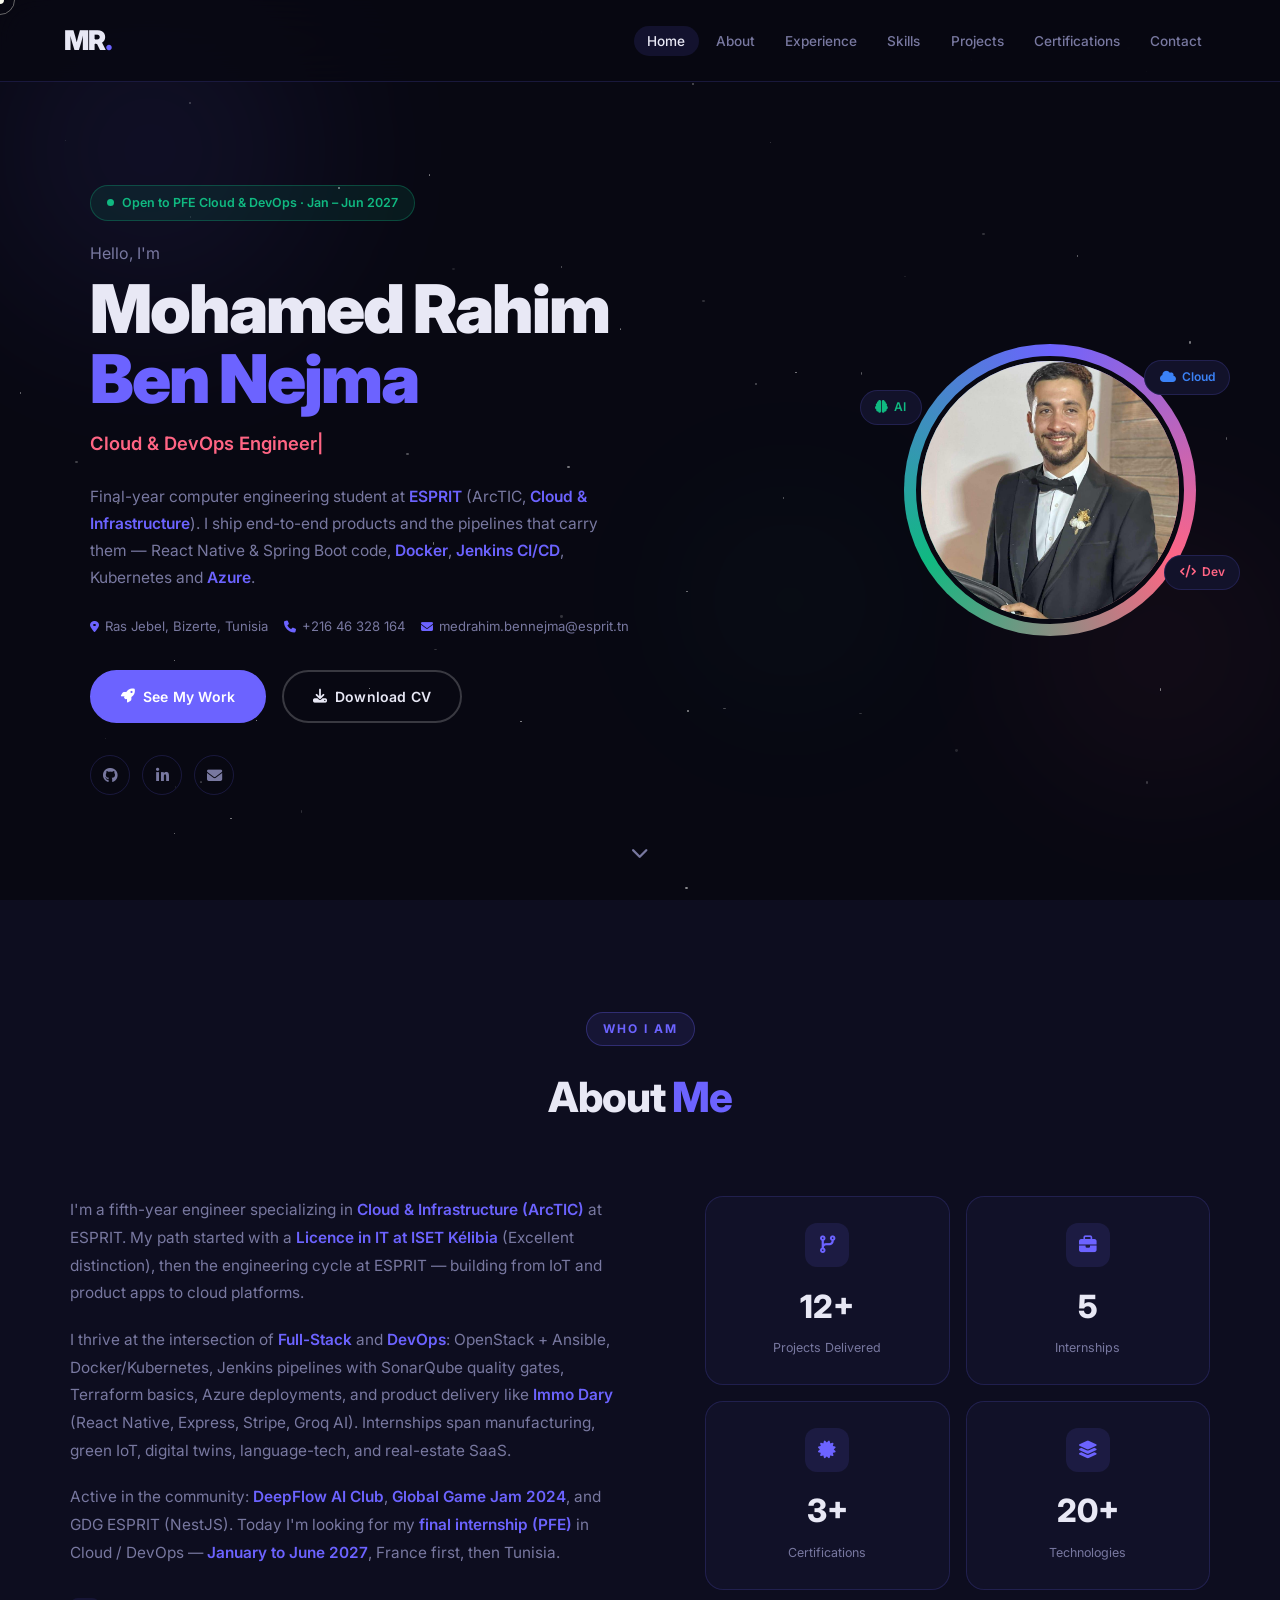
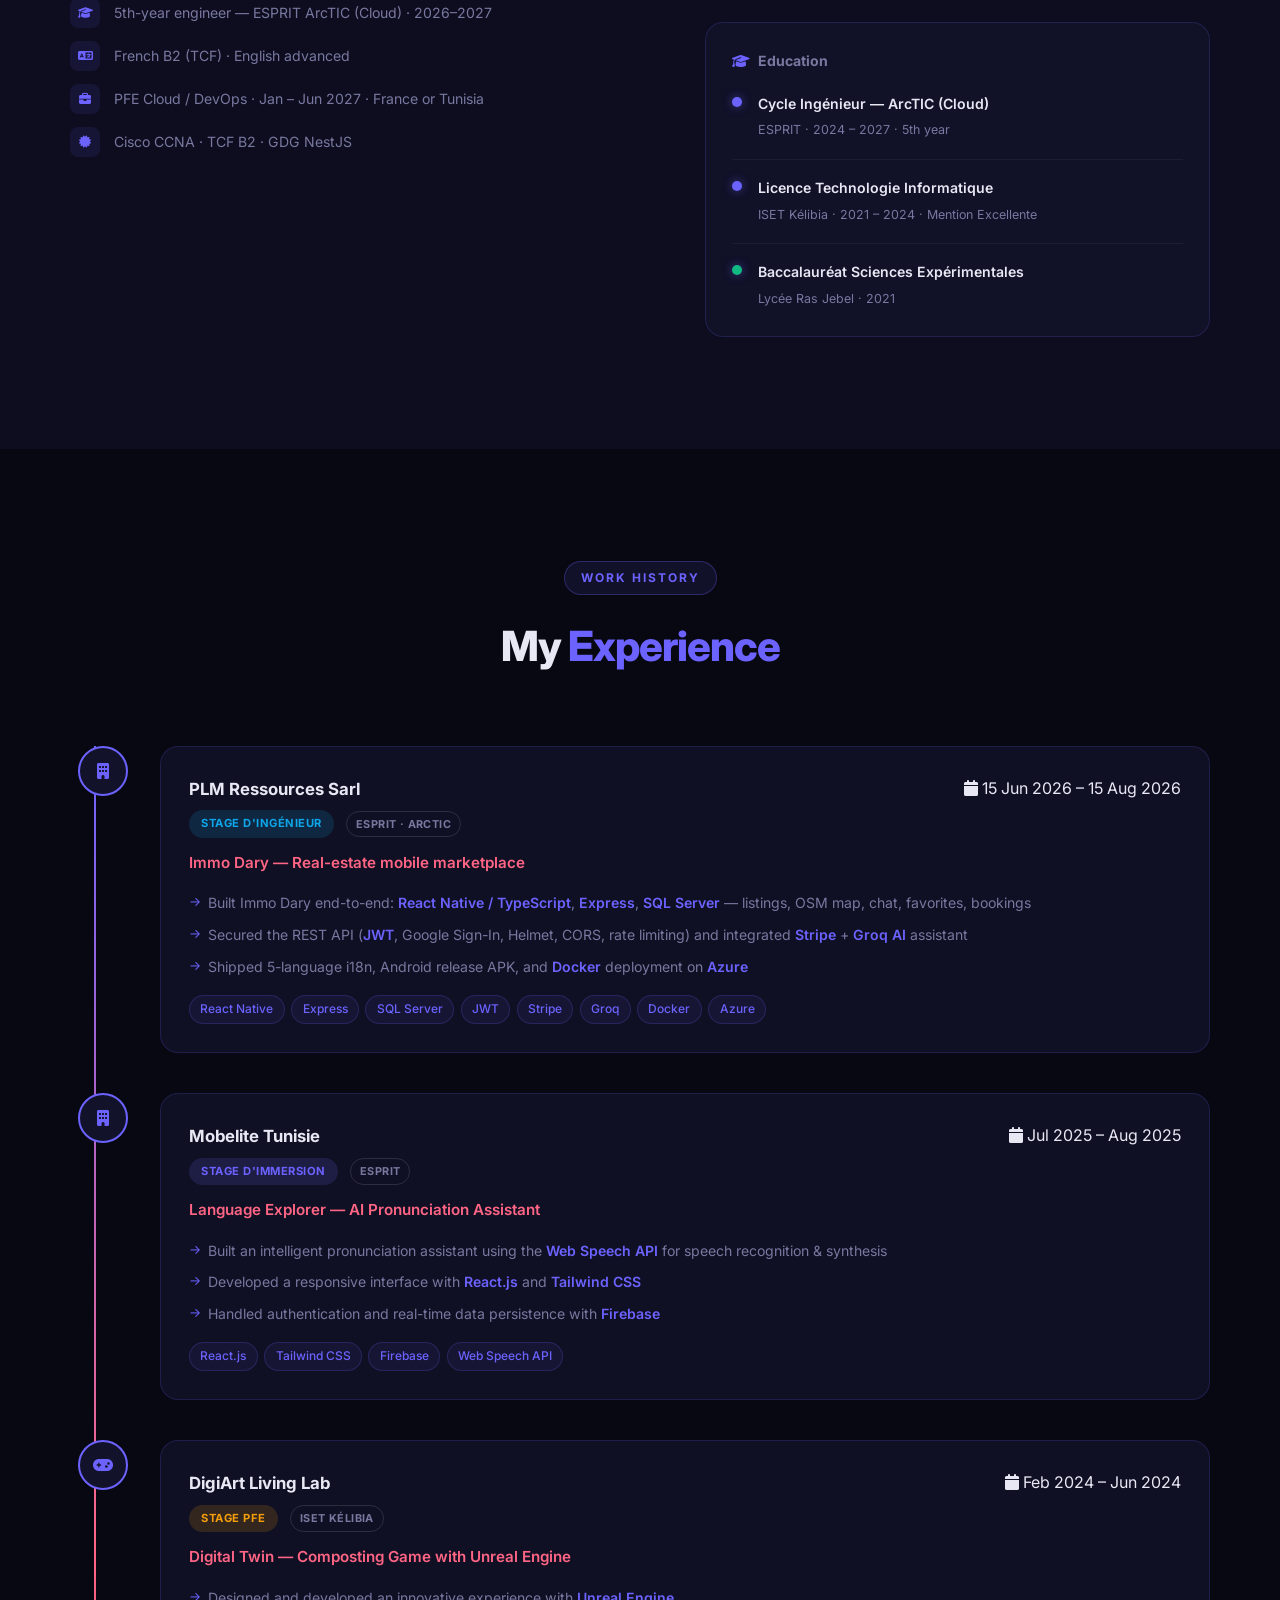
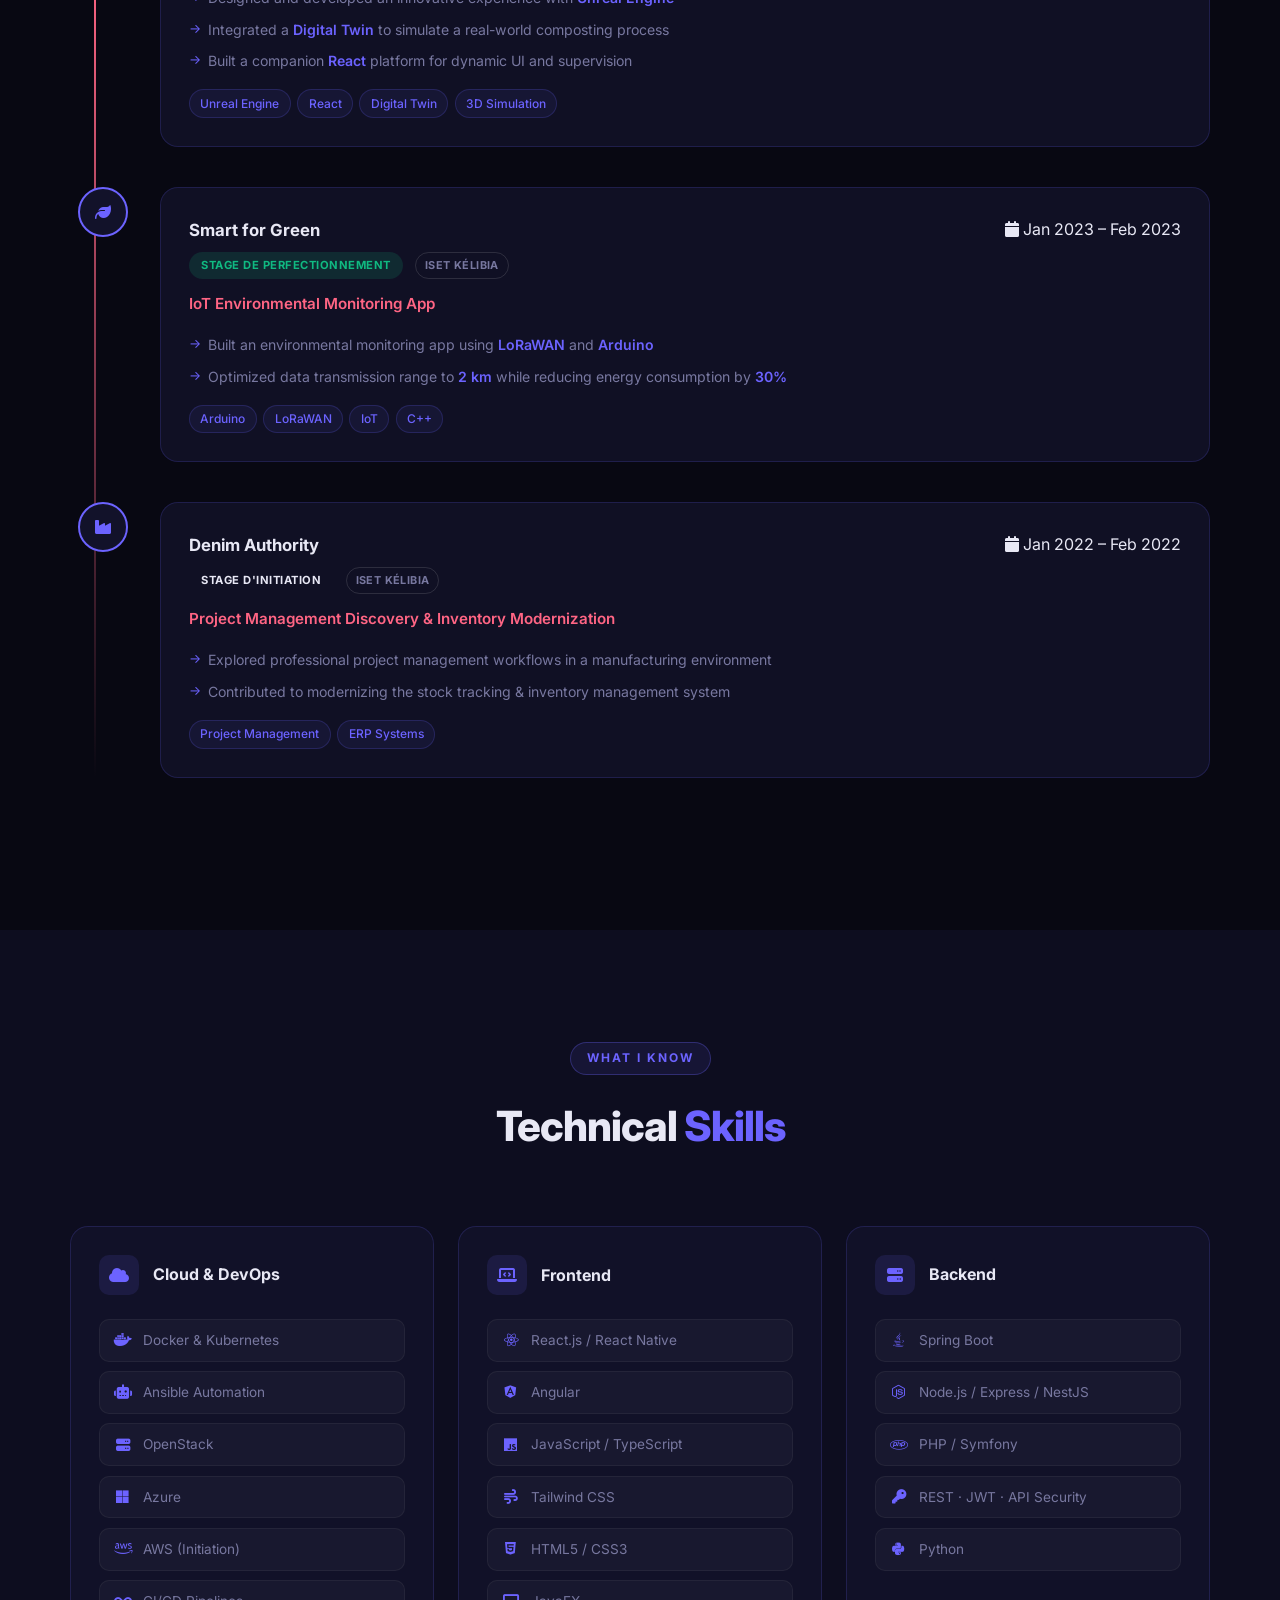
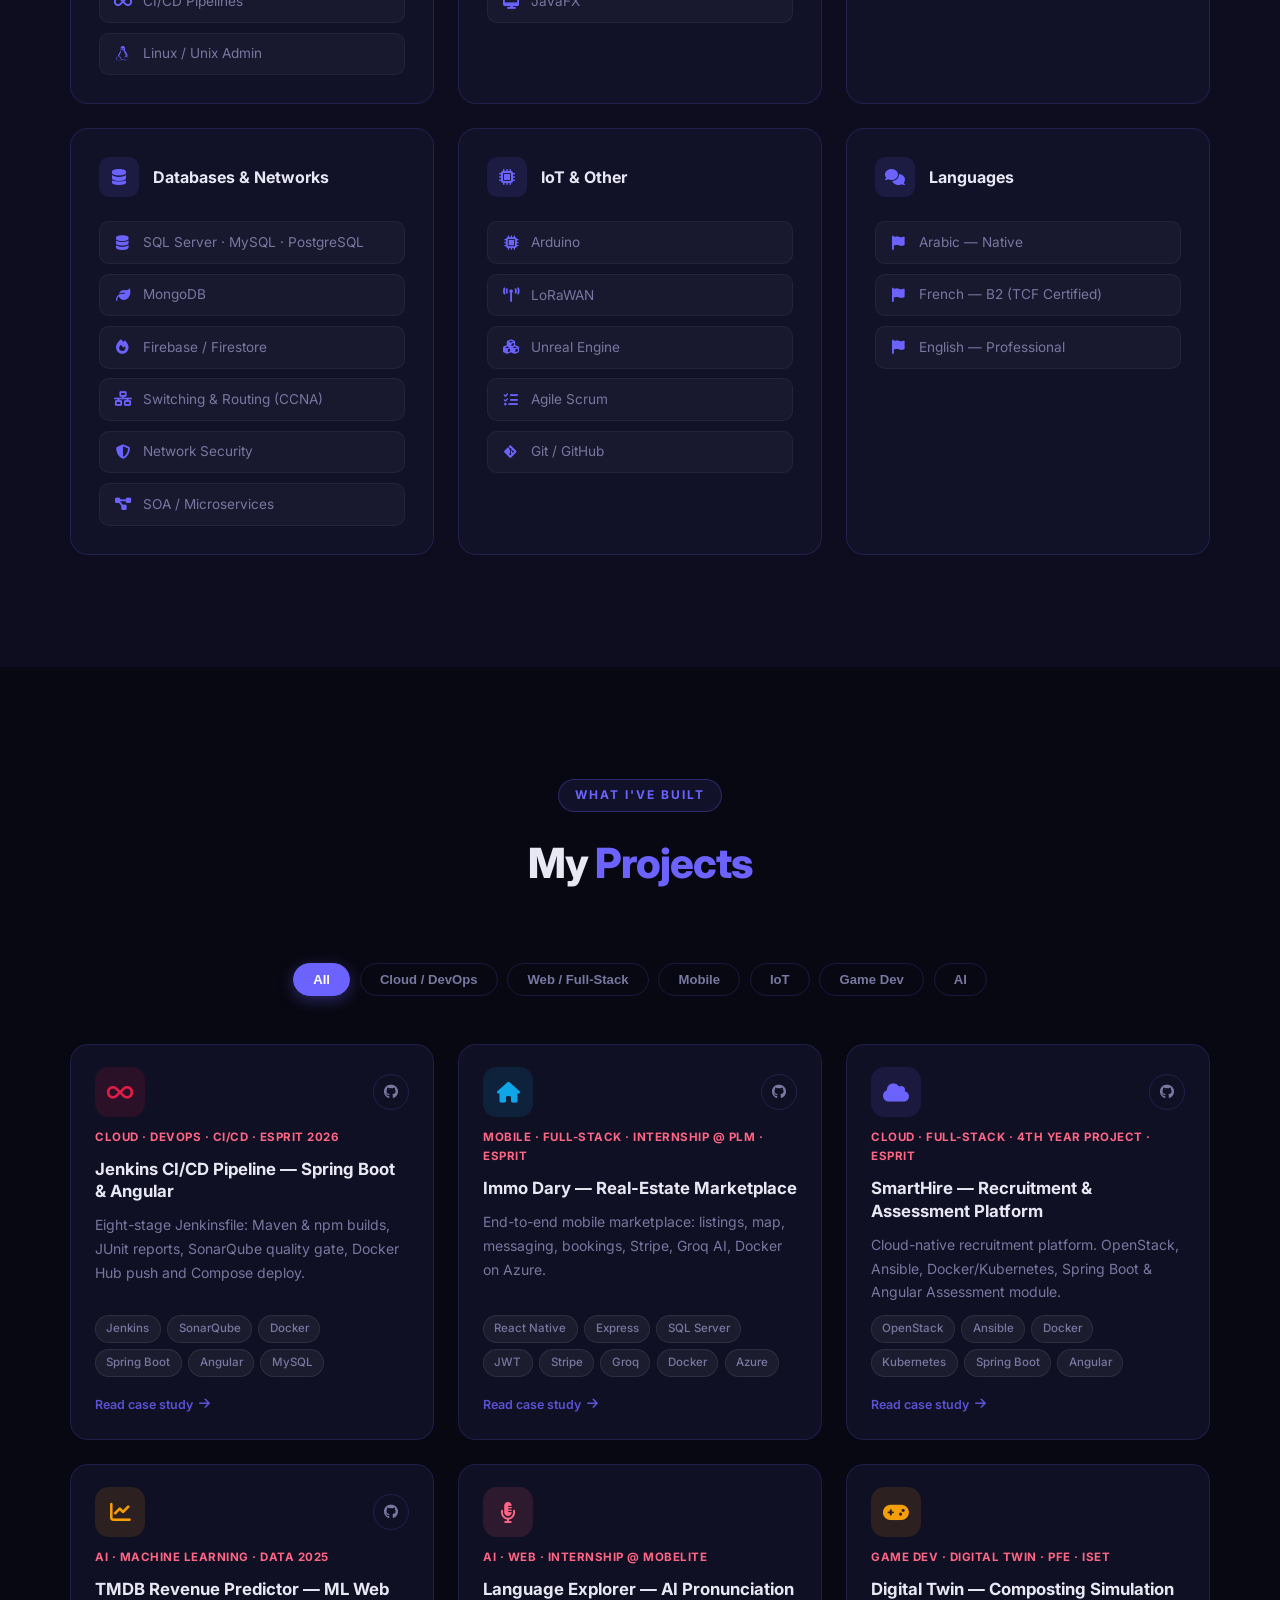
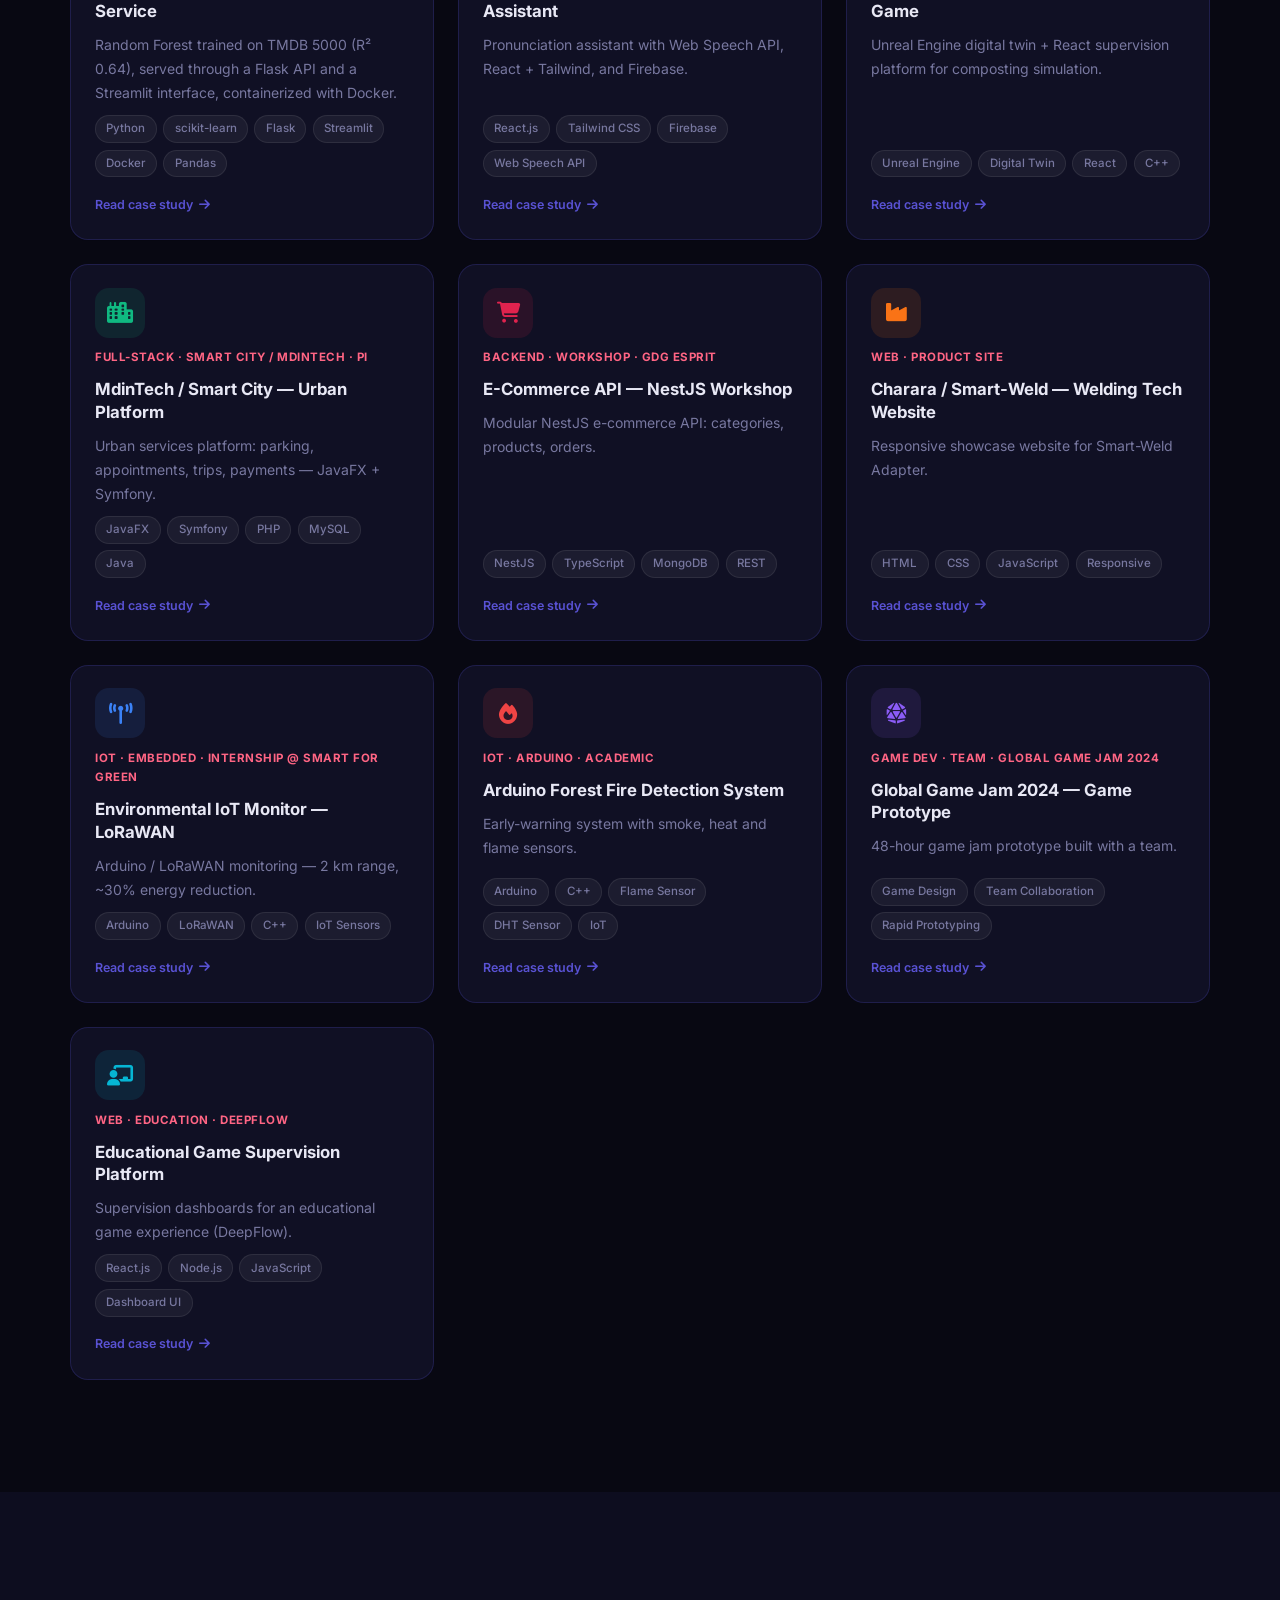
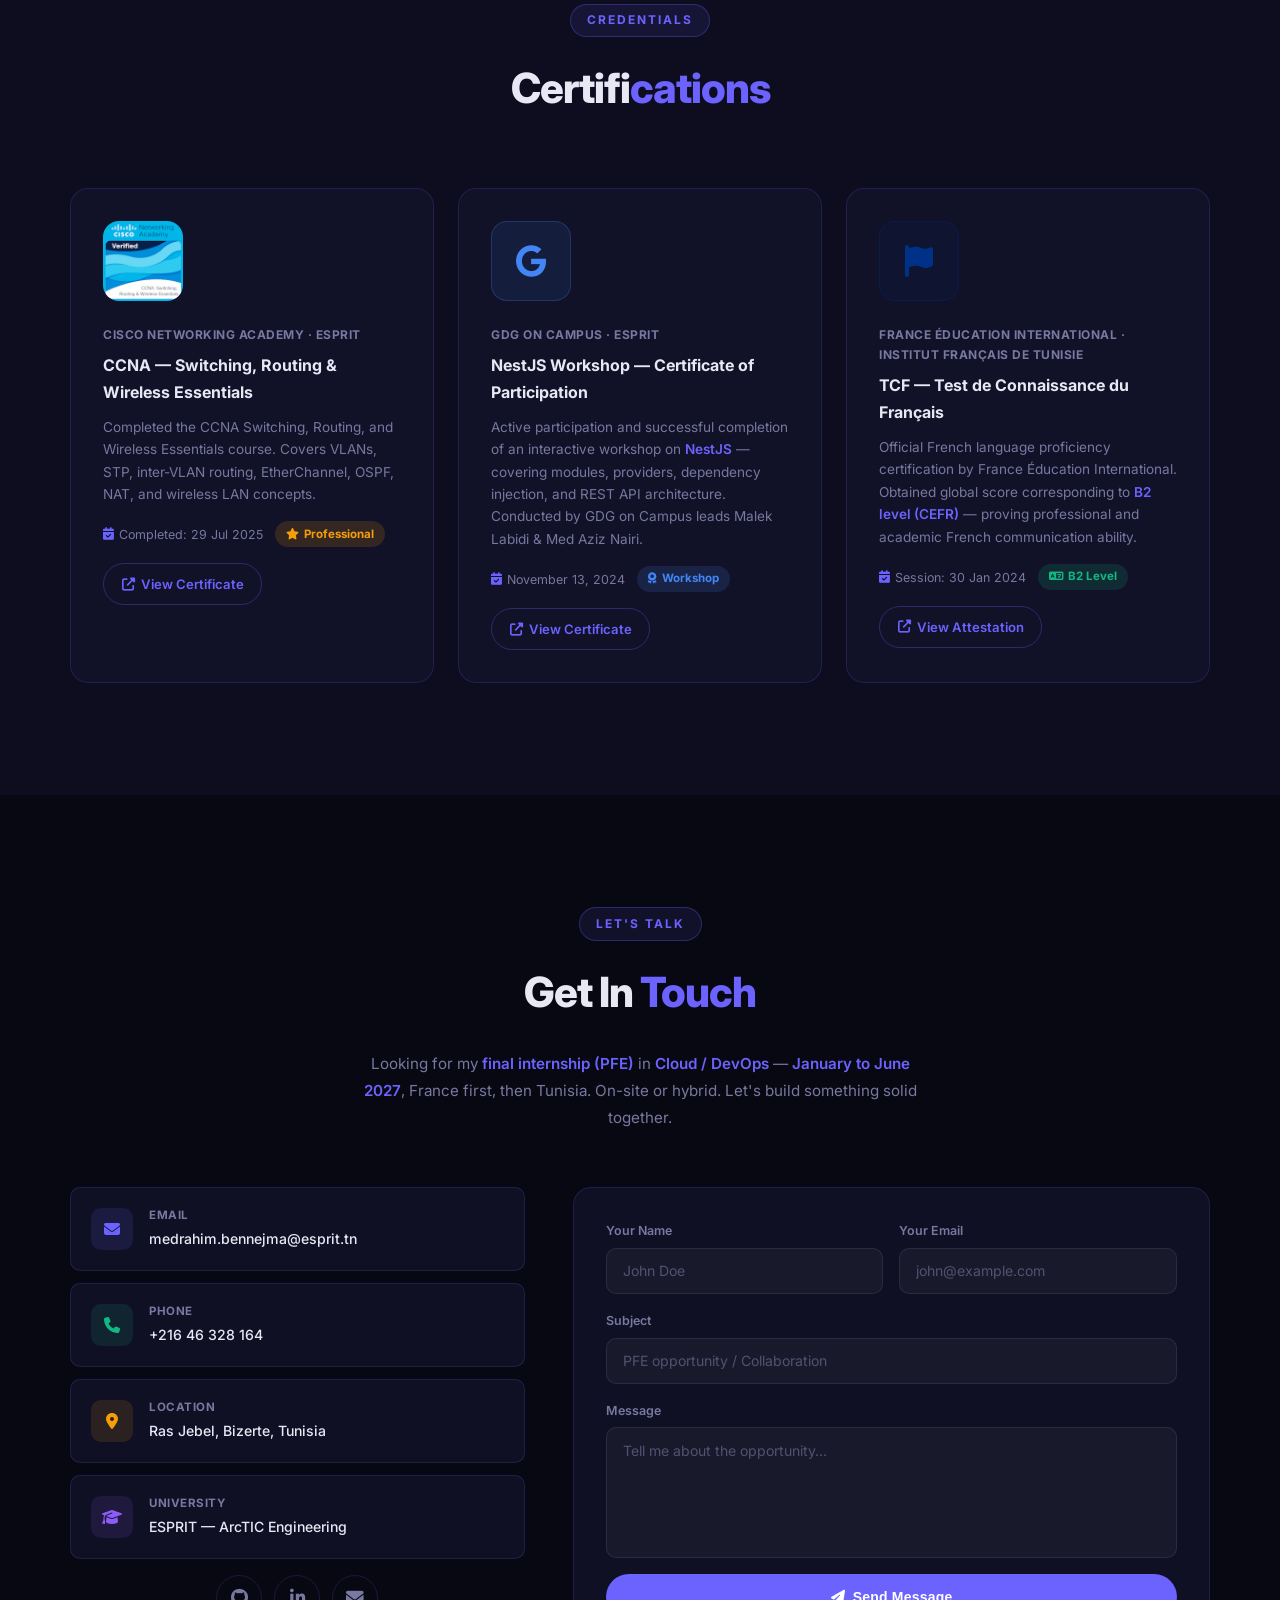
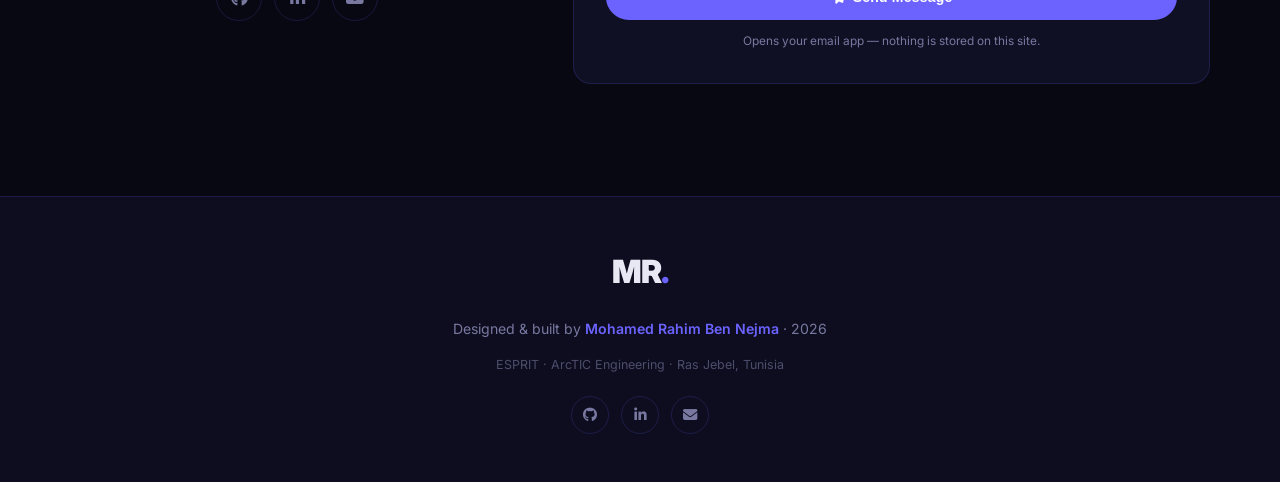
==== index.html @ d3653d21 "Update portfolio to final year and add recent DevOps/AI work - Move status to 5th-year ArcTIC and PF" ====
<!DOCTYPE html>
<html lang="en">
<head>
  <meta charset="UTF-8" />
  <meta name="viewport" content="width=device-width, initial-scale=1.0"/>
  <title>Med Rahim Ben Nejma | Cloud &amp; DevOps Engineer</title>
  <meta name="description" content="Mohamed Rahim Ben Nejma — computer engineer at ESPRIT (ArcTIC, Cloud &amp; Infrastructure). React Native, Spring Boot, Docker, Kubernetes, Jenkins CI/CD and Azure. Open to a Cloud / DevOps PFE, January–June 2027."/>
  <meta name="author" content="Mohamed Rahim Ben Nejma"/>
  <meta name="theme-color" content="#080812"/>
  <link rel="canonical" href="https://medrahim.github.io/"/>

  <!-- Open Graph / social preview -->
  <meta property="og:type" content="website"/>
  <meta property="og:url" content="https://medrahim.github.io/"/>
  <meta property="og:title" content="Med Rahim Ben Nejma — Cloud &amp; DevOps Engineer"/>
  <meta property="og:description" content="Cloud &amp; Infrastructure engineer at ESPRIT — React Native, Spring Boot, Docker, Kubernetes, Jenkins CI/CD, Azure. Open to a PFE, January–June 2027."/>
  <meta property="og:image" content="https://medrahim.github.io/og-image.png"/>
  <meta property="og:image:width" content="1200"/>
  <meta property="og:image:height" content="630"/>
  <meta property="og:image:alt" content="Mohamed Rahim Ben Nejma — Cloud &amp; DevOps Engineer"/>
  <meta property="og:site_name" content="Med Rahim Ben Nejma"/>
  <meta property="og:locale" content="en_US"/>
  <meta name="twitter:card" content="summary_large_image"/>
  <meta name="twitter:title" content="Med Rahim Ben Nejma — Cloud &amp; DevOps Engineer"/>
  <meta name="twitter:description" content="Cloud &amp; Infrastructure engineer at ESPRIT — Docker, Kubernetes, Jenkins CI/CD, Azure. Open to a PFE, January–June 2027."/>
  <meta name="twitter:image" content="https://medrahim.github.io/og-image.png"/>

  <link rel="icon" href="data:image/svg+xml,%3Csvg xmlns='http://www.w3.org/2000/svg' viewBox='0 0 100 100'%3E%3Crect width='100' height='100' rx='22' fill='%23080812'/%3E%3Ctext x='50' y='68' font-family='Inter,Arial,sans-serif' font-size='52' font-weight='800' text-anchor='middle' fill='%236c63ff'%3EMR%3C/text%3E%3C/svg%3E"/>
  <link rel="preconnect" href="https://fonts.googleapis.com"/>
  <link rel="preconnect" href="https://fonts.gstatic.com" crossorigin/>
  <link rel="stylesheet" href="style.css?v=3"/>
  <link href="https://fonts.googleapis.com/css2?family=Inter:wght@300;400;500;600;700;800;900&display=swap" rel="stylesheet"/>
  <link rel="stylesheet" href="https://cdnjs.cloudflare.com/ajax/libs/font-awesome/6.5.0/css/all.min.css"/>
</head>
<body>

  <!-- ========== PRELOADER ========== -->
  <div id="preloader">
    <div class="loader-ring"><div></div><div></div><div></div><div></div></div>
  </div>

  <!-- ========== CURSOR ========== -->
  <div class="cursor" id="cursor"></div>
  <div class="cursor-follower" id="cursorFollower"></div>

  <!-- ========== NAVBAR ========== -->
  <nav id="navbar">
    <div class="nav-logo">MR<span>.</span></div>
    <ul class="nav-links" id="navLinks">
      <li><a href="#hero">Home</a></li>
      <li><a href="#about">About</a></li>
      <li><a href="#experience">Experience</a></li>
      <li><a href="#skills">Skills</a></li>
      <li><a href="#projects">Projects</a></li>
      <li><a href="#certifications">Certifications</a></li>
      <li><a href="#contact">Contact</a></li>
    </ul>
    <button class="hamburger" id="hamburger" aria-label="Toggle menu">
      <span></span><span></span><span></span>
    </button>
  </nav>

  <!-- ========== HERO ========== -->
  <section id="hero">
    <div class="hero-bg-shapes">
      <div class="shape shape-1"></div>
      <div class="shape shape-2"></div>
      <div class="shape shape-3"></div>
    </div>
    <div class="hero-content">
      <div class="hero-left">
        <div class="hero-badge"><span class="badge-dot"></span>Open to PFE Cloud &amp; DevOps · Jan – Jun 2027</div>
        <p class="hero-greeting">Hello, I'm</p>
        <h1 class="hero-name">Mohamed Rahim<br/><span>Ben Nejma</span></h1>
        <div class="hero-typewriter">
          <span id="typewriter"></span><span class="cursor-blink">|</span>
        </div>
        <p class="hero-desc">
          Final-year computer engineering student at <strong>ESPRIT</strong> (ArcTIC, <strong>Cloud &amp; Infrastructure</strong>).
          I ship end-to-end products and the pipelines that carry them — React Native &amp; Spring Boot code,
          <strong>Docker</strong>, <strong>Jenkins CI/CD</strong>, Kubernetes and <strong>Azure</strong>.
        </p>
        <div class="hero-info-row">
          <span><i class="fas fa-map-marker-alt"></i> Ras Jebel, Bizerte, Tunisia</span>
          <span><i class="fas fa-phone"></i> +216 46 328 164</span>
          <span><i class="fas fa-envelope"></i> medrahim.bennejma@esprit.tn</span>
        </div>
        <div class="hero-btns">
          <a href="#projects" class="btn btn-primary"><i class="fas fa-rocket"></i> See My Work</a>
          <a href="./LastCV.pdf" class="btn btn-outline" download><i class="fas fa-download"></i> Download CV</a>
        </div>
        <div class="hero-socials">
          <a href="https://github.com/MedRahim" target="_blank" aria-label="GitHub" title="GitHub"><i class="fab fa-github"></i></a>
          <a href="https://www.linkedin.com/in/med-rahim-ben-nejma-4a3b242a5/" target="_blank" aria-label="LinkedIn" title="LinkedIn"><i class="fab fa-linkedin-in"></i></a>
          <a href="mailto:medrahim.bennejma@esprit.tn" aria-label="Email" title="Email"><i class="fas fa-envelope"></i></a>
        </div>
      </div>
      <div class="hero-right">
        <div class="photo-wrapper">
          <div class="photo-ring"></div>
          <div class="photo-inner">
            <img src="./me.jpg" alt="Mohamed Rahim Ben Nejma"/>
          </div>
          <div class="photo-badge badge-cloud"><i class="fas fa-cloud"></i><span>Cloud</span></div>
          <div class="photo-badge badge-code"><i class="fas fa-code"></i><span>Dev</span></div>
          <div class="photo-badge badge-ai"><i class="fas fa-brain"></i><span>AI</span></div>
        </div>
      </div>
    </div>
    <a href="#about" class="scroll-indicator"><i class="fas fa-chevron-down"></i></a>
  </section>

  <!-- ========== ABOUT ========== -->
  <section id="about">
    <div class="container">
      <div class="section-header">
        <span class="section-tag">Who I Am</span>
        <h2 class="section-title">About <span>Me</span></h2>
      </div>
      <div class="about-grid">
        <div class="about-text" data-reveal>
          <p>
            I'm a fifth-year engineer specializing in <strong>Cloud &amp; Infrastructure (ArcTIC)</strong> at ESPRIT.
            My path started with a <strong>Licence in IT at ISET Kélibia</strong> (Excellent distinction), then
            the engineering cycle at ESPRIT — building from IoT and product apps to cloud platforms.
          </p>
          <p>
            I thrive at the intersection of <strong>Full-Stack</strong> and <strong>DevOps</strong>: OpenStack + Ansible,
            Docker/Kubernetes, Jenkins pipelines with SonarQube quality gates, Terraform basics, Azure deployments,
            and product delivery like <strong>Immo Dary</strong> (React Native, Express, Stripe, Groq AI).
            Internships span manufacturing, green IoT, digital twins, language-tech, and real-estate SaaS.
          </p>
          <p>
            Active in the community: <strong>DeepFlow AI Club</strong>, <strong>Global Game Jam 2024</strong>, and
            GDG ESPRIT (NestJS). Today I'm looking for my <strong>final internship (PFE)</strong> in Cloud / DevOps —
            <strong>January to June 2027</strong>, France first, then Tunisia.
          </p>
          <div class="about-highlights">
            <div class="highlight-item">
              <i class="fas fa-graduation-cap"></i>
              <span>5th-year engineer — ESPRIT ArcTIC (Cloud) · 2026–2027</span>
            </div>
            <div class="highlight-item">
              <i class="fas fa-language"></i>
              <span>French B2 (TCF) · English advanced</span>
            </div>
            <div class="highlight-item">
              <i class="fas fa-briefcase"></i>
              <span>PFE Cloud / DevOps · Jan – Jun 2027 · France or Tunisia</span>
            </div>
            <div class="highlight-item">
              <i class="fas fa-certificate"></i>
              <span>Cisco CCNA · TCF B2 · GDG NestJS</span>
            </div>
          </div>
        </div>
        <div class="about-stats-col" data-reveal>
          <div class="stat-grid">
            <div class="stat-card">
              <div class="stat-icon"><i class="fas fa-code-branch"></i></div>
              <h3>12+</h3>
              <p>Projects Delivered</p>
            </div>
            <div class="stat-card">
              <div class="stat-icon"><i class="fas fa-briefcase"></i></div>
              <h3>5</h3>
              <p>Internships</p>
            </div>
            <div class="stat-card">
              <div class="stat-icon"><i class="fas fa-certificate"></i></div>
              <h3>3+</h3>
              <p>Certifications</p>
            </div>
            <div class="stat-card">
              <div class="stat-icon"><i class="fas fa-layer-group"></i></div>
              <h3>20+</h3>
              <p>Technologies</p>
            </div>
          </div>
          <div class="education-timeline">
            <h3 class="timeline-label"><i class="fas fa-graduation-cap"></i> Education</h3>
            <div class="edu-item">
              <div class="edu-dot"></div>
              <div class="edu-info">
                <strong>Cycle Ingénieur — ArcTIC (Cloud)</strong>
                <span>ESPRIT · 2024 – 2027 · 5th year</span>
              </div>
            </div>
            <div class="edu-item">
              <div class="edu-dot"></div>
              <div class="edu-info">
                <strong>Licence Technologie Informatique</strong>
                <span>ISET Kélibia · 2021 – 2024 · Mention Excellente</span>
              </div>
            </div>
            <div class="edu-item">
              <div class="edu-dot edu-dot-end"></div>
              <div class="edu-info">
                <strong>Baccalauréat Sciences Expérimentales</strong>
                <span>Lycée Ras Jebel · 2021</span>
              </div>
            </div>
          </div>
        </div>
      </div>
    </div>
  </section>

  <!-- ========== EXPERIENCE ========== -->
  <section id="experience">
    <div class="container">
      <div class="section-header">
        <span class="section-tag">Work History</span>
        <h2 class="section-title">My <span>Experience</span></h2>
      </div>
      <div class="timeline">

        <div class="timeline-item" data-reveal>
          <div class="timeline-dot"><i class="fas fa-building"></i></div>
          <div class="timeline-card">
            <div class="tl-header">
              <div class="tl-company">
                <h3>PLM Ressources Sarl</h3>
                <span class="tl-type eng">Stage d'ingénieur</span>
                <span class="tl-school">ESPRIT · ArcTIC</span>
              </div>
              <span class="tl-date"><i class="fas fa-calendar"></i> 15 Jun 2026 – 15 Aug 2026</span>
            </div>
            <h4 class="tl-project">Immo Dary — Real-estate mobile marketplace</h4>
            <ul class="tl-bullets">
              <li>Built Immo Dary end-to-end: <strong>React Native / TypeScript</strong>, <strong>Express</strong>, <strong>SQL Server</strong> — listings, OSM map, chat, favorites, bookings</li>
              <li>Secured the REST API (<strong>JWT</strong>, Google Sign-In, Helmet, CORS, rate limiting) and integrated <strong>Stripe</strong> + <strong>Groq AI</strong> assistant</li>
              <li>Shipped 5-language i18n, Android release APK, and <strong>Docker</strong> deployment on <strong>Azure</strong></li>
            </ul>
            <div class="tl-tech">
              <span>React Native</span><span>Express</span><span>SQL Server</span><span>JWT</span><span>Stripe</span><span>Groq</span><span>Docker</span><span>Azure</span>
            </div>
          </div>
        </div>

        <div class="timeline-item" data-reveal>
          <div class="timeline-dot"><i class="fas fa-building"></i></div>
          <div class="timeline-card">
            <div class="tl-header">
              <div class="tl-company">
                <h3>Mobelite Tunisie</h3>
                <span class="tl-type intern">Stage d'Immersion</span>
                <span class="tl-school">ESPRIT</span>
              </div>
              <span class="tl-date"><i class="fas fa-calendar"></i> Jul 2025 – Aug 2025</span>
            </div>
            <h4 class="tl-project">Language Explorer — AI Pronunciation Assistant</h4>
            <ul class="tl-bullets">
              <li>Built an intelligent pronunciation assistant using the <strong>Web Speech API</strong> for speech recognition &amp; synthesis</li>
              <li>Developed a responsive interface with <strong>React.js</strong> and <strong>Tailwind CSS</strong></li>
              <li>Handled authentication and real-time data persistence with <strong>Firebase</strong></li>
            </ul>
            <div class="tl-tech">
              <span>React.js</span><span>Tailwind CSS</span><span>Firebase</span><span>Web Speech API</span>
            </div>
          </div>
        </div>

        <div class="timeline-item" data-reveal>
          <div class="timeline-dot"><i class="fas fa-gamepad"></i></div>
          <div class="timeline-card">
            <div class="tl-header">
              <div class="tl-company">
                <h3>DigiArt Living Lab</h3>
                <span class="tl-type pfe">Stage PFE</span>
                <span class="tl-school">ISET Kélibia</span>
              </div>
              <span class="tl-date"><i class="fas fa-calendar"></i> Feb 2024 – Jun 2024</span>
            </div>
            <h4 class="tl-project">Digital Twin — Composting Game with Unreal Engine</h4>
            <ul class="tl-bullets">
              <li>Designed and developed an innovative experience with <strong>Unreal Engine</strong></li>
              <li>Integrated a <strong>Digital Twin</strong> to simulate a real-world composting process</li>
              <li>Built a companion <strong>React</strong> platform for dynamic UI and supervision</li>
            </ul>
            <div class="tl-tech">
              <span>Unreal Engine</span><span>React</span><span>Digital Twin</span><span>3D Simulation</span>
            </div>
          </div>
        </div>

        <div class="timeline-item" data-reveal>
          <div class="timeline-dot"><i class="fas fa-leaf"></i></div>
          <div class="timeline-card">
            <div class="tl-header">
              <div class="tl-company">
                <h3>Smart for Green</h3>
                <span class="tl-type perf">Stage de Perfectionnement</span>
                <span class="tl-school">ISET Kélibia</span>
              </div>
              <span class="tl-date"><i class="fas fa-calendar"></i> Jan 2023 – Feb 2023</span>
            </div>
            <h4 class="tl-project">IoT Environmental Monitoring App</h4>
            <ul class="tl-bullets">
              <li>Built an environmental monitoring app using <strong>LoRaWAN</strong> and <strong>Arduino</strong></li>
              <li>Optimized data transmission range to <strong>2 km</strong> while reducing energy consumption by <strong>30%</strong></li>
            </ul>
            <div class="tl-tech">
              <span>Arduino</span><span>LoRaWAN</span><span>IoT</span><span>C++</span>
            </div>
          </div>
        </div>

        <div class="timeline-item" data-reveal>
          <div class="timeline-dot"><i class="fas fa-industry"></i></div>
          <div class="timeline-card">
            <div class="tl-header">
              <div class="tl-company">
                <h3>Denim Authority</h3>
                <span class="tl-type init">Stage d'Initiation</span>
                <span class="tl-school">ISET Kélibia</span>
              </div>
              <span class="tl-date"><i class="fas fa-calendar"></i> Jan 2022 – Feb 2022</span>
            </div>
            <h4 class="tl-project">Project Management Discovery &amp; Inventory Modernization</h4>
            <ul class="tl-bullets">
              <li>Explored professional project management workflows in a manufacturing environment</li>
              <li>Contributed to modernizing the stock tracking &amp; inventory management system</li>
            </ul>
            <div class="tl-tech">
              <span>Project Management</span><span>ERP Systems</span>
            </div>
          </div>
        </div>

      </div>
    </div>
  </section>

  <!-- ========== SKILLS ========== -->
  <section id="skills">
    <div class="container">
      <div class="section-header">
        <span class="section-tag">What I Know</span>
        <h2 class="section-title">Technical <span>Skills</span></h2>
      </div>
      <div class="skills-wrapper">

        <div class="skill-group" data-reveal>
          <div class="skill-group-header">
            <div class="skill-group-icon"><i class="fas fa-cloud"></i></div>
            <h3>Cloud &amp; DevOps</h3>
          </div>
          <div class="skill-items">
            <div class="skill-item"><i class="fab fa-docker"></i><span>Docker &amp; Kubernetes</span></div>
            <div class="skill-item"><i class="fas fa-robot"></i><span>Ansible Automation</span></div>
            <div class="skill-item"><i class="fas fa-server"></i><span>OpenStack</span></div>
            <div class="skill-item"><i class="fab fa-microsoft"></i><span>Azure</span></div>
            <div class="skill-item"><i class="fab fa-aws"></i><span>AWS (Initiation)</span></div>
            <div class="skill-item"><i class="fas fa-infinity"></i><span>CI/CD Pipelines</span></div>
            <div class="skill-item"><i class="fab fa-linux"></i><span>Linux / Unix Admin</span></div>
          </div>
        </div>

        <div class="skill-group" data-reveal>
          <div class="skill-group-header">
            <div class="skill-group-icon"><i class="fas fa-laptop-code"></i></div>
            <h3>Frontend</h3>
          </div>
          <div class="skill-items">
            <div class="skill-item"><i class="fab fa-react"></i><span>React.js / React Native</span></div>
            <div class="skill-item"><i class="fab fa-angular"></i><span>Angular</span></div>
            <div class="skill-item"><i class="fab fa-js"></i><span>JavaScript / TypeScript</span></div>
            <div class="skill-item"><i class="fas fa-wind"></i><span>Tailwind CSS</span></div>
            <div class="skill-item"><i class="fab fa-html5"></i><span>HTML5 / CSS3</span></div>
            <div class="skill-item"><i class="fas fa-desktop"></i><span>JavaFX</span></div>
          </div>
        </div>

        <div class="skill-group" data-reveal>
          <div class="skill-group-header">
            <div class="skill-group-icon"><i class="fas fa-server"></i></div>
            <h3>Backend</h3>
          </div>
          <div class="skill-items">
            <div class="skill-item"><i class="fab fa-java"></i><span>Spring Boot</span></div>
            <div class="skill-item"><i class="fab fa-node-js"></i><span>Node.js / Express / NestJS</span></div>
            <div class="skill-item"><i class="fab fa-php"></i><span>PHP / Symfony</span></div>
            <div class="skill-item"><i class="fas fa-key"></i><span>REST · JWT · API Security</span></div>
            <div class="skill-item"><i class="fab fa-python"></i><span>Python</span></div>
          </div>
        </div>

        <div class="skill-group" data-reveal>
          <div class="skill-group-header">
            <div class="skill-group-icon"><i class="fas fa-database"></i></div>
            <h3>Databases &amp; Networks</h3>
          </div>
          <div class="skill-items">
            <div class="skill-item"><i class="fas fa-database"></i><span>SQL Server · MySQL · PostgreSQL</span></div>
            <div class="skill-item"><i class="fas fa-leaf"></i><span>MongoDB</span></div>
            <div class="skill-item"><i class="fas fa-fire"></i><span>Firebase / Firestore</span></div>
            <div class="skill-item"><i class="fas fa-network-wired"></i><span>Switching &amp; Routing (CCNA)</span></div>
            <div class="skill-item"><i class="fas fa-shield-alt"></i><span>Network Security</span></div>
            <div class="skill-item"><i class="fas fa-project-diagram"></i><span>SOA / Microservices</span></div>
          </div>
        </div>

        <div class="skill-group" data-reveal>
          <div class="skill-group-header">
            <div class="skill-group-icon"><i class="fas fa-microchip"></i></div>
            <h3>IoT &amp; Other</h3>
          </div>
          <div class="skill-items">
            <div class="skill-item"><i class="fas fa-microchip"></i><span>Arduino</span></div>
            <div class="skill-item"><i class="fas fa-broadcast-tower"></i><span>LoRaWAN</span></div>
            <div class="skill-item"><i class="fas fa-cubes"></i><span>Unreal Engine</span></div>
            <div class="skill-item"><i class="fas fa-tasks"></i><span>Agile Scrum</span></div>
            <div class="skill-item"><i class="fab fa-git-alt"></i><span>Git / GitHub</span></div>
          </div>
        </div>

        <div class="skill-group" data-reveal>
          <div class="skill-group-header">
            <div class="skill-group-icon"><i class="fas fa-comments"></i></div>
            <h3>Languages</h3>
          </div>
          <div class="skill-items">
            <div class="skill-item"><i class="fas fa-flag"></i><span>Arabic — Native</span></div>
            <div class="skill-item"><i class="fas fa-flag"></i><span>French — B2 (TCF Certified)</span></div>
            <div class="skill-item"><i class="fas fa-flag"></i><span>English — Professional</span></div>
          </div>
        </div>

      </div>
    </div>
  </section>

  <!-- ========== PROJECTS ========== -->
  <section id="projects">
    <div class="container">
      <div class="section-header">
        <span class="section-tag">What I've Built</span>
        <h2 class="section-title">My <span>Projects</span></h2>
      </div>

      <div class="project-filters">
        <button class="filter-btn active" data-filter="all">All</button>
        <button class="filter-btn" data-filter="cloud">Cloud / DevOps</button>
        <button class="filter-btn" data-filter="web">Web / Full-Stack</button>
        <button class="filter-btn" data-filter="mobile">Mobile</button>
        <button class="filter-btn" data-filter="iot">IoT</button>
        <button class="filter-btn" data-filter="game">Game Dev</button>
        <button class="filter-btn" data-filter="ai">AI</button>
      </div>

      <div class="projects-grid">

        <!-- CI/CD Pipeline -->
        <div class="project-card project-card--clickable no-image" data-project="cicd" data-category="cloud" data-reveal>
          <div class="project-card-body">
          <div class="project-card-top">
            <div class="project-icon-wrap" style="--icon-color:#e11d48"><i class="fas fa-infinity"></i></div>
            <div class="project-links">
              <a href="https://github.com/MedRahim/DevOps-AppGestionDesProjets" class="proj-link" title="View repository" target="_blank" rel="noopener noreferrer" data-stop><i class="fab fa-github"></i></a>
            </div>
          </div>
          <span class="project-category-tag">Cloud · DevOps · CI/CD · ESPRIT 2026</span>
          <h3>Jenkins CI/CD Pipeline — Spring Boot &amp; Angular</h3>
          <p>
            Eight-stage Jenkinsfile: Maven &amp; npm builds, JUnit reports, SonarQube quality gate, Docker Hub push and Compose deploy.
          </p>
          <div class="project-tech">
            <span>Jenkins</span><span>SonarQube</span><span>Docker</span><span>Spring Boot</span>
            <span>Angular</span><span>MySQL</span>
          </div>
          <span class="project-more">Read case study <i class="fas fa-arrow-right"></i></span>
          </div>
        </div>

        <!-- Immo Dary -->
        <div class="project-card project-card--clickable no-image" data-project="immo" data-category="web mobile cloud ai" data-reveal>
          <div class="project-card-body">
          <div class="project-card-top">
            <div class="project-icon-wrap" style="--icon-color:#0ea5e9"><i class="fas fa-home"></i></div>
            <div class="project-links">
              <a href="https://github.com/MedRahim/GestionImmobiliere" class="proj-link" title="View repository" target="_blank" rel="noopener noreferrer" data-stop><i class="fab fa-github"></i></a>
            </div>
          </div>
          <span class="project-category-tag">Mobile · Full-Stack · Internship @ PLM · ESPRIT</span>
          <h3>Immo Dary — Real-Estate Marketplace</h3>
          <p>
            End-to-end mobile marketplace: listings, map, messaging, bookings, Stripe, Groq AI, Docker on Azure.
          </p>
          <div class="project-tech">
            <span>React Native</span><span>Express</span><span>SQL Server</span>
            <span>JWT</span><span>Stripe</span><span>Groq</span><span>Docker</span><span>Azure</span>
          </div>
          <span class="project-more">Read case study <i class="fas fa-arrow-right"></i></span>
          </div>
        </div>

        <!-- SmartHire -->
        <div class="project-card project-card--clickable no-image" data-project="smarthire" data-category="cloud web" data-reveal>
          <div class="project-card-body">
          <div class="project-card-top">
            <div class="project-icon-wrap" style="--icon-color:#6c63ff"><i class="fas fa-cloud"></i></div>
            <div class="project-links">
              <a href="https://github.com/MedRahim/Smart-Hire-Frontend" class="proj-link" title="View repository" target="_blank" rel="noopener noreferrer" data-stop><i class="fab fa-github"></i></a>
            </div>
          </div>
          <span class="project-category-tag">Cloud · Full-Stack · 4th Year Project · ESPRIT</span>
          <h3>SmartHire — Recruitment &amp; Assessment Platform</h3>
          <p>
            Cloud-native recruitment platform. OpenStack, Ansible, Docker/Kubernetes, Spring Boot &amp; Angular Assessment module.
          </p>
          <div class="project-tech">
            <span>OpenStack</span><span>Ansible</span><span>Docker</span><span>Kubernetes</span>
            <span>Spring Boot</span><span>Angular</span>
          </div>
          <span class="project-more">Read case study <i class="fas fa-arrow-right"></i></span>
          </div>
        </div>

        <!-- TMDB Revenue Predictor -->
        <div class="project-card project-card--clickable no-image" data-project="tmdb" data-category="ai" data-reveal>
          <div class="project-card-body">
          <div class="project-card-top">
            <div class="project-icon-wrap" style="--icon-color:#f59e0b"><i class="fas fa-chart-line"></i></div>
            <div class="project-links">
              <a href="https://github.com/MedRahim/tmdb_revenue_predictor" class="proj-link" title="View repository" target="_blank" rel="noopener noreferrer" data-stop><i class="fab fa-github"></i></a>
            </div>
          </div>
          <span class="project-category-tag">AI · Machine Learning · Data 2025</span>
          <h3>TMDB Revenue Predictor — ML Web Service</h3>
          <p>
            Random Forest trained on TMDB 5000 (R² 0.64), served through a Flask API and a Streamlit interface, containerized with Docker.
          </p>
          <div class="project-tech">
            <span>Python</span><span>scikit-learn</span><span>Flask</span><span>Streamlit</span><span>Docker</span><span>Pandas</span>
          </div>
          <span class="project-more">Read case study <i class="fas fa-arrow-right"></i></span>
          </div>
        </div>

        <!-- Language Explorer -->
        <div class="project-card project-card--clickable no-image" data-project="language" data-category="web ai" data-reveal>
          <div class="project-card-body">
          <div class="project-card-top">
            <div class="project-icon-wrap" style="--icon-color:#ff6584"><i class="fas fa-microphone-alt"></i></div>
          </div>
          <span class="project-category-tag">AI · Web · Internship @ Mobelite</span>
          <h3>Language Explorer — AI Pronunciation Assistant</h3>
          <p>
            Pronunciation assistant with Web Speech API, React + Tailwind, and Firebase.
          </p>
          <div class="project-tech">
            <span>React.js</span><span>Tailwind CSS</span><span>Firebase</span><span>Web Speech API</span>
          </div>
          <span class="project-more">Read case study <i class="fas fa-arrow-right"></i></span>
          </div>
        </div>

        <!-- Digital Twin -->
        <div class="project-card project-card--clickable no-image" data-project="digitaltwin" data-category="game web" data-reveal>
          <div class="project-card-body">
          <div class="project-card-top">
            <div class="project-icon-wrap" style="--icon-color:#f59e0b"><i class="fas fa-gamepad"></i></div>
          </div>
          <span class="project-category-tag">Game Dev · Digital Twin · PFE · ISET</span>
          <h3>Digital Twin — Composting Simulation Game</h3>
          <p>
            Unreal Engine digital twin + React supervision platform for composting simulation.
          </p>
          <div class="project-tech">
            <span>Unreal Engine</span><span>Digital Twin</span><span>React</span><span>C++</span>
          </div>
          <span class="project-more">Read case study <i class="fas fa-arrow-right"></i></span>
          </div>
        </div>

        <!-- Smart City JavaFX/Symfony -->
        <div class="project-card project-card--clickable no-image" data-project="mdintech" data-category="web" data-reveal>
          <div class="project-card-body">
          <div class="project-card-top">
            <div class="project-icon-wrap" style="--icon-color:#10b981"><i class="fas fa-city"></i></div>
          </div>
          <span class="project-category-tag">Full-Stack · Smart City / MdinTech · PI</span>
          <h3>MdinTech / Smart City — Urban Platform</h3>
          <p>
            Urban services platform: parking, appointments, trips, payments — JavaFX + Symfony.
          </p>
          <div class="project-tech">
            <span>JavaFX</span><span>Symfony</span><span>PHP</span><span>MySQL</span><span>Java</span>
          </div>
          <span class="project-more">Read case study <i class="fas fa-arrow-right"></i></span>
          </div>
        </div>

        <!-- NestJS E-Commerce -->
        <div class="project-card project-card--clickable no-image" data-project="nestjs" data-category="web" data-reveal>
          <div class="project-card-body">
          <div class="project-card-top">
            <div class="project-icon-wrap" style="--icon-color:#e0234e"><i class="fas fa-shopping-cart"></i></div>
          </div>
          <span class="project-category-tag">Backend · Workshop · GDG ESPRIT</span>
          <h3>E-Commerce API — NestJS Workshop</h3>
          <p>
            Modular NestJS e-commerce API: categories, products, orders.
          </p>
          <div class="project-tech">
            <span>NestJS</span><span>TypeScript</span><span>MongoDB</span><span>REST</span>
          </div>
          <span class="project-more">Read case study <i class="fas fa-arrow-right"></i></span>
          </div>
        </div>

        <!-- Charara -->
        <div class="project-card project-card--clickable no-image" data-project="charara" data-category="web" data-reveal>
          <div class="project-card-body">
          <div class="project-card-top">
            <div class="project-icon-wrap" style="--icon-color:#f97316"><i class="fas fa-industry"></i></div>
          </div>
          <span class="project-category-tag">Web · Product Site</span>
          <h3>Charara / Smart-Weld — Welding Tech Website</h3>
          <p>
            Responsive showcase website for Smart-Weld Adapter.
          </p>
          <div class="project-tech">
            <span>HTML</span><span>CSS</span><span>JavaScript</span><span>Responsive</span>
          </div>
          <span class="project-more">Read case study <i class="fas fa-arrow-right"></i></span>
          </div>
        </div>

        <!-- IoT LoRaWAN -->
        <div class="project-card project-card--clickable no-image" data-project="iot" data-category="iot" data-reveal>
          <div class="project-card-body">
          <div class="project-card-top">
            <div class="project-icon-wrap" style="--icon-color:#3b82f6"><i class="fas fa-broadcast-tower"></i></div>
          </div>
          <span class="project-category-tag">IoT · Embedded · Internship @ Smart for Green</span>
          <h3>Environmental IoT Monitor — LoRaWAN</h3>
          <p>
            Arduino / LoRaWAN monitoring — 2 km range, ~30% energy reduction.
          </p>
          <div class="project-tech">
            <span>Arduino</span><span>LoRaWAN</span><span>C++</span><span>IoT Sensors</span>
          </div>
          <span class="project-more">Read case study <i class="fas fa-arrow-right"></i></span>
          </div>
        </div>

        <!-- IoT Fire Detection -->
        <div class="project-card project-card--clickable no-image" data-project="fire" data-category="iot ai" data-reveal>
          <div class="project-card-body">
          <div class="project-card-top">
            <div class="project-icon-wrap" style="--icon-color:#ef4444"><i class="fas fa-fire"></i></div>
          </div>
          <span class="project-category-tag">IoT · Arduino · Academic</span>
          <h3>Arduino Forest Fire Detection System</h3>
          <p>
            Early-warning system with smoke, heat and flame sensors.
          </p>
          <div class="project-tech">
            <span>Arduino</span><span>C++</span><span>Flame Sensor</span><span>DHT Sensor</span><span>IoT</span>
          </div>
          <span class="project-more">Read case study <i class="fas fa-arrow-right"></i></span>
          </div>
        </div>

        <!-- Global Game Jam -->
        <div class="project-card project-card--clickable no-image" data-project="gamejam" data-category="game" data-reveal>
          <div class="project-card-body">
          <div class="project-card-top">
            <div class="project-icon-wrap" style="--icon-color:#8b5cf6"><i class="fas fa-dice-d20"></i></div>
          </div>
          <span class="project-category-tag">Game Dev · Team · Global Game Jam 2024</span>
          <h3>Global Game Jam 2024 — Game Prototype</h3>
          <p>
            48-hour game jam prototype built with a team.
          </p>
          <div class="project-tech">
            <span>Game Design</span><span>Team Collaboration</span><span>Rapid Prototyping</span>
          </div>
          <span class="project-more">Read case study <i class="fas fa-arrow-right"></i></span>
          </div>
        </div>

        <!-- Educational Game Platform -->
        <div class="project-card project-card--clickable no-image" data-project="edu" data-category="web game" data-reveal>
          <div class="project-card-body">
          <div class="project-card-top">
            <div class="project-icon-wrap" style="--icon-color:#06b6d4"><i class="fas fa-chalkboard-teacher"></i></div>
          </div>
          <span class="project-category-tag">Web · Education · DeepFlow</span>
          <h3>Educational Game Supervision Platform</h3>
          <p>
            Supervision dashboards for an educational game experience (DeepFlow).
          </p>
          <div class="project-tech">
            <span>React.js</span><span>Node.js</span><span>JavaScript</span><span>Dashboard UI</span>
          </div>
          <span class="project-more">Read case study <i class="fas fa-arrow-right"></i></span>
          </div>
        </div>

      </div>
    </div>
  </section>

  <!-- ========== CERTIFICATIONS ========== -->
  <section id="certifications">
    <div class="container">
      <div class="section-header">
        <span class="section-tag">Credentials</span>
        <h2 class="section-title">Certifi<span>cations</span></h2>
      </div>
      <div class="certs-grid">

        <div class="cert-card" data-reveal>
          <div class="cert-badge">
            <img src="./ccna-switching-routing-and-wireless-essentials.1.png" alt="CCNA Badge"/>
          </div>
          <div class="cert-body">
            <span class="cert-org">Cisco Networking Academy · ESPRIT</span>
            <h3>CCNA — Switching, Routing &amp; Wireless Essentials</h3>
            <p>Completed the CCNA Switching, Routing, and Wireless Essentials course. Covers VLANs, STP,
            inter-VLAN routing, EtherChannel, OSPF, NAT, and wireless LAN concepts.</p>
            <div class="cert-meta">
              <span class="cert-date"><i class="fas fa-calendar-check"></i> Completed: 29 Jul 2025</span>
              <span class="cert-level cert-gold"><i class="fas fa-star"></i> Professional</span>
            </div>
            <a href="./CCNA-_Switching-_Routing-_and_Wireless_Essentials_certificate_medrahim-bennejma-esprit-tn_f015cf54-d04f-47f4-aac3-c3bb276957ea.pdf" class="cert-btn" target="_blank">
              <i class="fas fa-external-link-alt"></i> View Certificate
            </a>
          </div>
        </div>

        <div class="cert-card" data-reveal>
          <div class="cert-badge cert-badge-icon" style="--badge-color:#4285f4">
            <i class="fab fa-google"></i>
          </div>
          <div class="cert-body">
            <span class="cert-org">GDG on Campus · ESPRIT</span>
            <h3>NestJS Workshop — Certificate of Participation</h3>
            <p>Active participation and successful completion of an interactive workshop on
            <strong>NestJS</strong> — covering modules, providers, dependency injection, and REST API
            architecture. Conducted by GDG on Campus leads Malek Labidi &amp; Med Aziz Nairi.</p>
            <div class="cert-meta">
              <span class="cert-date"><i class="fas fa-calendar-check"></i> November 13, 2024</span>
              <span class="cert-level cert-blue"><i class="fas fa-award"></i> Workshop</span>
            </div>
            <a href="./certificate of Participation- 2024_2025 (3).pdf" class="cert-btn" target="_blank">
              <i class="fas fa-external-link-alt"></i> View Certificate
            </a>
          </div>
        </div>

        <div class="cert-card" data-reveal>
          <div class="cert-badge cert-badge-icon" style="--badge-color:#003189">
            <i class="fas fa-flag"></i>
          </div>
          <div class="cert-body">
            <span class="cert-org">France Éducation International · Institut Français de Tunisie</span>
            <h3>TCF — Test de Connaissance du Français</h3>
            <p>Official French language proficiency certification by France Éducation International.
            Obtained global score corresponding to <strong>B2 level (CEFR)</strong> — proving professional
            and academic French communication ability.</p>
            <div class="cert-meta">
              <span class="cert-date"><i class="fas fa-calendar-check"></i> Session: 30 Jan 2024</span>
              <span class="cert-level cert-green"><i class="fas fa-language"></i> B2 Level</span>
            </div>
            <a href="./TCF-B2.pdf" class="cert-btn" target="_blank">
              <i class="fas fa-external-link-alt"></i> View Attestation
            </a>
          </div>
        </div>

      </div>
    </div>
  </section>

  <!-- ========== CONTACT ========== -->
  <section id="contact">
    <div class="container">
      <div class="section-header">
        <span class="section-tag">Let's Talk</span>
        <h2 class="section-title">Get In <span>Touch</span></h2>
      </div>
      <p class="contact-subtitle">
        Looking for my <strong>final internship (PFE)</strong> in <strong>Cloud / DevOps</strong> —
        <strong>January to June 2027</strong>, France first, then Tunisia. On-site or hybrid.
        Let's build something solid together.
      </p>
      <div class="contact-grid">
        <div class="contact-info" data-reveal>
          <div class="contact-card">
            <a href="mailto:medrahim.bennejma@esprit.tn" class="contact-item-link">
              <div class="contact-item-icon"><i class="fas fa-envelope"></i></div>
              <div class="contact-item-text">
                <span>Email</span>
                <strong>medrahim.bennejma@esprit.tn</strong>
              </div>
            </a>
          </div>
          <div class="contact-card">
            <a href="tel:+21646328164" class="contact-item-link">
              <div class="contact-item-icon" style="--ci:#10b981"><i class="fas fa-phone"></i></div>
              <div class="contact-item-text">
                <span>Phone</span>
                <strong>+216 46 328 164</strong>
              </div>
            </a>
          </div>
          <div class="contact-card">
            <div class="contact-item-link">
              <div class="contact-item-icon" style="--ci:#f59e0b"><i class="fas fa-map-marker-alt"></i></div>
              <div class="contact-item-text">
                <span>Location</span>
                <strong>Ras Jebel, Bizerte, Tunisia</strong>
              </div>
            </div>
          </div>
          <div class="contact-card">
            <div class="contact-item-link">
              <div class="contact-item-icon" style="--ci:#8b5cf6"><i class="fas fa-graduation-cap"></i></div>
              <div class="contact-item-text">
                <span>University</span>
                <strong>ESPRIT — ArcTIC Engineering</strong>
              </div>
            </div>
          </div>
          <div class="contact-socials">
            <a href="https://github.com/MedRahim" target="_blank" aria-label="GitHub">
              <i class="fab fa-github"></i>
            </a>
            <a href="https://www.linkedin.com/in/med-rahim-ben-nejma-4a3b242a5/" target="_blank" aria-label="LinkedIn">
              <i class="fab fa-linkedin-in"></i>
            </a>
            <a href="mailto:medrahim.bennejma@esprit.tn" aria-label="Email">
              <i class="fas fa-envelope"></i>
            </a>
          </div>
        </div>
        <form class="contact-form" id="contactForm" data-reveal>
          <div class="form-row">
            <div class="form-group">
              <label for="cfName">Your Name</label>
              <input type="text" id="cfName" name="name" placeholder="John Doe" autocomplete="name" required/>
            </div>
            <div class="form-group">
              <label for="cfEmail">Your Email</label>
              <input type="email" id="cfEmail" name="email" placeholder="john@example.com" autocomplete="email" required/>
            </div>
          </div>
          <div class="form-group">
            <label for="cfSubject">Subject</label>
            <input type="text" id="cfSubject" name="subject" placeholder="PFE opportunity / Collaboration"/>
          </div>
          <div class="form-group">
            <label for="cfMessage">Message</label>
            <textarea id="cfMessage" name="message" rows="6" placeholder="Tell me about the opportunity..." required></textarea>
          </div>
          <button type="submit" class="btn btn-primary btn-full">
            <i class="fas fa-paper-plane"></i> Send Message
          </button>
          <p class="form-note">Opens your email app — nothing is stored on this site.</p>
        </form>
      </div>
    </div>
  </section>

  <!-- ========== PROJECT MODAL ========== -->
  <div class="project-modal" id="projectModal" aria-hidden="true">
    <div class="project-modal-backdrop" data-close-modal></div>
    <div class="project-modal-dialog" role="dialog" aria-modal="true" aria-labelledby="modalTitle">
      <button class="project-modal-close" type="button" data-close-modal aria-label="Close">&times;</button>
      <div class="project-modal-content">
        <span class="project-category-tag" id="modalTag"></span>
        <h3 id="modalTitle"></h3>
        <p id="modalSummary"></p>
        <ul class="modal-details" id="modalDetails"></ul>
        <p class="modal-note" id="modalNote" hidden></p>
        <div class="project-tech" id="modalTech"></div>
        <a class="modal-repo" id="modalRepo" href="#" target="_blank" rel="noopener noreferrer" hidden>
          <i class="fab fa-github"></i> View repository
        </a>
        <div id="modalGalleryWrap" hidden aria-hidden="true">
          <h4 class="modal-gallery-title"><i class="fas fa-images"></i> Captures <span id="modalCaptureCount"></span></h4>
          <div class="modal-gallery" id="modalGallery"></div>
        </div>
      </div>
    </div>
  </div>

  <div class="lightbox" id="lightbox" aria-hidden="true">
    <button class="lightbox-close" type="button" data-close-lightbox aria-label="Close">&times;</button>
    <button class="lightbox-nav prev" type="button" id="lightboxPrev" aria-label="Previous"><i class="fas fa-chevron-left"></i></button>
    <img id="lightboxImg" src="" alt=""/>
    <button class="lightbox-nav next" type="button" id="lightboxNext" aria-label="Next"><i class="fas fa-chevron-right"></i></button>
    <div class="lightbox-counter" id="lightboxCounter"></div>
  </div>

  <!-- ========== FOOTER ========== -->
  <footer>
    <div class="footer-inner">
      <div class="footer-logo">MR<span>.</span></div>
      <p>Designed &amp; built by <strong>Mohamed Rahim Ben Nejma</strong> · 2026</p>
      <p class="footer-sub">ESPRIT · ArcTIC Engineering · Ras Jebel, Tunisia</p>
      <div class="footer-socials">
        <a href="https://github.com/MedRahim" target="_blank"><i class="fab fa-github"></i></a>
        <a href="https://www.linkedin.com/in/med-rahim-ben-nejma-4a3b242a5/" target="_blank"><i class="fab fa-linkedin-in"></i></a>
        <a href="mailto:medrahim.bennejma@esprit.tn"><i class="fas fa-envelope"></i></a>
      </div>
    </div>
  </footer>

  <!-- Back to top -->
  <button class="back-to-top" id="backToTop" aria-label="Back to top">
    <i class="fas fa-arrow-up"></i>
  </button>

  <script type="application/ld+json">
  {
    "@context": "https://schema.org",
    "@type": "Person",
    "name": "Mohamed Rahim Ben Nejma",
    "url": "https://medrahim.github.io/",
    "image": "https://medrahim.github.io/me.jpg",
    "email": "mailto:medrahim.bennejma@esprit.tn",
    "jobTitle": "Cloud & DevOps Engineer",
    "address": { "@type": "PostalAddress", "addressLocality": "Ras Jebel, Bizerte", "addressCountry": "TN" },
    "alumniOf": [
      { "@type": "Organization", "name": "ESPRIT — École Supérieure Privée d'Ingénierie et de Technologies" },
      { "@type": "Organization", "name": "ISET Kélibia" }
    ],
    "knowsAbout": [
      "Cloud computing", "DevOps", "Docker", "Kubernetes", "Jenkins", "CI/CD",
      "Ansible", "Terraform", "OpenStack", "Azure", "Spring Boot", "React Native",
      "Node.js", "REST APIs", "SQL Server", "Linux"
    ],
    "sameAs": [
      "https://github.com/MedRahim",
      "https://www.linkedin.com/in/med-rahim-ben-nejma-4a3b242a5/"
    ]
  }
  </script>

  <script src="projects-data.js?v=3"></script>
  <script src="script.js?v=3"></script>
</body>
</html>
---- style.css ----
/* ===================================================
   RESET & VARIABLES
=================================================== */
*, *::before, *::after { margin: 0; padding: 0; box-sizing: border-box; }

:root {
  --primary: #6c63ff;
  --primary-dark: #574fd6;
  --accent: #ff6584;
  --teal: #10b981;
  --amber: #f59e0b;
  --blue: #3b82f6;
  --purple: #8b5cf6;

  --bg: #080812;
  --bg2: #0d0d1f;
  --bg3: #12122a;
  --bg4: #1a1a35;

  --text: #e8e8f5;
  --text-muted: #7878a0;
  --border: rgba(108,99,255,0.18);
  --glass: rgba(20,20,45,0.7);
  --radius: 18px;
  --radius-sm: 10px;
  --shadow: 0 20px 60px rgba(0,0,0,0.4);
  --transition: 0.3s cubic-bezier(0.4,0,0.2,1);
}

html { scroll-behavior: smooth; font-size: 16px; }
body {
  font-family: 'Inter', sans-serif;
  background: var(--bg);
  color: var(--text);
  line-height: 1.7;
  overflow-x: hidden;
}
a { text-decoration: none; color: inherit; }
img { max-width: 100%; display: block; }
strong { color: var(--primary); font-weight: 600; }

/* ===================================================
   SCROLLBAR
=================================================== */
::-webkit-scrollbar { width: 5px; }
::-webkit-scrollbar-track { background: var(--bg); }
::-webkit-scrollbar-thumb { background: var(--primary); border-radius: 3px; }

/* ===================================================
   PRELOADER
=================================================== */
#preloader {
  position: fixed; inset: 0;
  background: var(--bg);
  z-index: 10000;
  display: flex; align-items: center; justify-content: center;
  transition: opacity 0.5s, visibility 0.5s;
}
#preloader.hidden { opacity: 0; visibility: hidden; }

.loader-ring {
  width: 60px; height: 60px;
  position: relative;
}
.loader-ring div {
  box-sizing: border-box;
  display: block;
  position: absolute;
  width: 48px; height: 48px;
  margin: 6px;
  border: 4px solid transparent;
  border-top-color: var(--primary);
  border-radius: 50%;
  animation: spin 1.2s cubic-bezier(0.5,0,0.5,1) infinite;
}
.loader-ring div:nth-child(1) { animation-delay: -0.45s; }
.loader-ring div:nth-child(2) { animation-delay: -0.3s; border-top-color: var(--accent); }
.loader-ring div:nth-child(3) { animation-delay: -0.15s; border-top-color: var(--teal); }
@keyframes spin { to { transform: rotate(360deg); } }

/* ===================================================
   CURSOR
=================================================== */
.cursor, .cursor-follower {
  position: fixed;
  border-radius: 50%;
  pointer-events: none;
  z-index: 9999;
  mix-blend-mode: difference;
}
.cursor {
  width: 8px; height: 8px;
  background: white;
  top: 0; left: 0;
  transform: translate(-50%,-50%);
  transition: transform 0.1s;
}
.cursor-follower {
  width: 30px; height: 30px;
  border: 1.5px solid rgba(255,255,255,0.4);
  top: 0; left: 0;
  transform: translate(-50%,-50%);
  transition: all 0.12s ease;
}
@media (max-width: 768px) {
  .cursor, .cursor-follower { display: none; }
}

/* ===================================================
   NAVBAR
=================================================== */
#navbar {
  position: fixed; top: 0; left: 0; right: 0;
  z-index: 999;
  display: flex; align-items: center; justify-content: space-between;
  padding: 1.1rem 5%;
  background: rgba(8,8,18,0.8);
  backdrop-filter: blur(20px);
  border-bottom: 1px solid var(--border);
  transition: var(--transition);
}
#navbar.scrolled { padding: 0.7rem 5%; box-shadow: 0 4px 30px rgba(0,0,0,0.5); }

.nav-logo {
  font-size: 1.7rem; font-weight: 900;
  letter-spacing: -1px; color: var(--text);
  cursor: pointer;
}
.nav-logo span { color: var(--primary); }

.nav-links {
  list-style: none;
  display: flex; gap: 0.2rem;
}
.nav-links a {
  font-size: 0.85rem; font-weight: 500;
  color: var(--text-muted);
  padding: 0.45rem 0.85rem;
  border-radius: 50px;
  transition: var(--transition);
}
.nav-links a:hover, .nav-links a.active {
  color: var(--text);
  background: rgba(108,99,255,0.12);
}

.hamburger {
  display: none;
  flex-direction: column; gap: 5px;
  background: none; border: none; cursor: pointer; padding: 4px;
}
.hamburger span {
  display: block; width: 22px; height: 2px;
  background: var(--text); border-radius: 2px;
  transition: var(--transition);
}
.hamburger.open span:nth-child(1) { transform: rotate(45deg) translate(5px,5px); }
.hamburger.open span:nth-child(2) { opacity: 0; }
.hamburger.open span:nth-child(3) { transform: rotate(-45deg) translate(5px,-5px); }

/* ===================================================
   BUTTONS
=================================================== */
.btn {
  display: inline-flex; align-items: center; gap: 8px;
  padding: 0.8rem 1.8rem;
  border-radius: 50px;
  font-size: 0.875rem; font-weight: 600;
  cursor: pointer; border: 2px solid transparent;
  transition: var(--transition); letter-spacing: 0.2px;
}
.btn-primary {
  background: var(--primary); color: #fff; border-color: var(--primary);
}
.btn-primary:hover {
  background: var(--primary-dark); border-color: var(--primary-dark);
  transform: translateY(-3px);
  box-shadow: 0 10px 30px rgba(108,99,255,0.4);
}
.btn-outline {
  background: transparent; color: var(--text); border-color: rgba(255,255,255,0.2);
}
.btn-outline:hover {
  border-color: var(--primary); color: var(--primary);
  transform: translateY(-3px);
}
.btn-full { width: 100%; justify-content: center; }

/* ===================================================
   SECTION BASE
=================================================== */
section { padding: 7rem 5%; }
.container { max-width: 1140px; margin: 0 auto; }

.section-header {
  text-align: center;
  margin-bottom: 4rem;
}
.section-tag {
  display: inline-block;
  font-size: 0.75rem; font-weight: 700;
  letter-spacing: 2px; text-transform: uppercase;
  color: var(--primary);
  background: rgba(108,99,255,0.1);
  border: 1px solid rgba(108,99,255,0.3);
  padding: 0.35rem 1rem; border-radius: 50px;
  margin-bottom: 1rem;
}
.section-title {
  font-size: clamp(1.8rem, 4vw, 2.6rem);
  font-weight: 800; letter-spacing: -1px;
}
.section-title span { color: var(--primary); }

/* ===================================================
   REVEAL ANIMATION
=================================================== */
[data-reveal] {
  opacity: 0;
  transform: translateY(40px);
  transition: opacity 0.7s ease, transform 0.7s ease;
}
[data-reveal].visible {
  opacity: 1;
  transform: none;
}

/* ===================================================
   HERO
=================================================== */
#hero {
  min-height: 100vh;
  display: flex; flex-direction: column;
  align-items: center; justify-content: center;
  padding: 9rem 5% 4rem;
  position: relative; overflow: hidden;
}

.hero-bg-shapes { position: absolute; inset: 0; pointer-events: none; }
.shape {
  position: absolute; border-radius: 50%;
  filter: blur(80px); opacity: 0.5;
}
.shape-1 {
  width: 500px; height: 500px;
  background: radial-gradient(circle, rgba(108,99,255,0.25), transparent 70%);
  top: -100px; left: -100px;
  animation: floatShape 10s ease-in-out infinite;
}
.shape-2 {
  width: 400px; height: 400px;
  background: radial-gradient(circle, rgba(255,101,132,0.15), transparent 70%);
  bottom: 50px; right: -80px;
  animation: floatShape 14s ease-in-out infinite reverse;
}
.shape-3 {
  width: 300px; height: 300px;
  background: radial-gradient(circle, rgba(16,185,129,0.12), transparent 70%);
  top: 50%; left: 50%;
  animation: floatShape 8s ease-in-out infinite;
}
@keyframes floatShape {
  0%, 100% { transform: translate(0,0) scale(1); }
  50% { transform: translate(20px, -20px) scale(1.05); }
}

.hero-content {
  display: grid;
  grid-template-columns: 1fr auto;
  gap: 5rem;
  align-items: center;
  max-width: 1100px; width: 100%;
  position: relative; z-index: 1;
}

.hero-badge {
  display: inline-flex; align-items: center; gap: 8px;
  font-size: 0.78rem; font-weight: 600;
  color: var(--teal);
  background: rgba(16,185,129,0.1);
  border: 1px solid rgba(16,185,129,0.3);
  padding: 0.4rem 1rem; border-radius: 50px;
  margin-bottom: 1.2rem;
}
.badge-dot {
  width: 7px; height: 7px; border-radius: 50%;
  background: var(--teal);
  animation: pulse 1.8s ease-in-out infinite;
}
@keyframes pulse {
  0%, 100% { opacity: 1; transform: scale(1); }
  50% { opacity: 0.4; transform: scale(0.7); }
}

.hero-greeting { font-size: 1rem; color: var(--text-muted); margin-bottom: 0.4rem; }

.hero-name {
  font-size: clamp(2.6rem, 5.5vw, 4.2rem);
  font-weight: 900; line-height: 1.05;
  letter-spacing: -2px;
  margin-bottom: 0.8rem;
}
.hero-name span { color: var(--primary); }

.hero-typewriter {
  font-size: 1.15rem; font-weight: 600;
  color: var(--accent); margin-bottom: 1.5rem;
  min-height: 1.8rem;
}
.cursor-blink { animation: blink 0.8s step-end infinite; }
@keyframes blink { 50% { opacity: 0; } }

.hero-desc {
  font-size: 0.97rem; color: var(--text-muted);
  max-width: 520px; margin-bottom: 1.5rem; line-height: 1.75;
}

.hero-info-row {
  display: flex; flex-wrap: wrap; gap: 1rem;
  margin-bottom: 2rem;
}
.hero-info-row span {
  display: flex; align-items: center; gap: 6px;
  font-size: 0.82rem; color: var(--text-muted);
}
.hero-info-row i { color: var(--primary); font-size: 0.75rem; }

.hero-btns { display: flex; gap: 1rem; flex-wrap: wrap; margin-bottom: 2rem; }

.hero-socials { display: flex; gap: 0.75rem; }
.hero-socials a {
  width: 40px; height: 40px; border-radius: 50%;
  border: 1px solid var(--border);
  display: flex; align-items: center; justify-content: center;
  font-size: 0.95rem; color: var(--text-muted);
  transition: var(--transition);
}
.hero-socials a:hover {
  border-color: var(--primary); color: var(--primary);
  transform: translateY(-3px);
  box-shadow: 0 6px 20px rgba(108,99,255,0.25);
}

/* Photo */
.photo-wrapper {
  position: relative;
  width: 280px; height: 280px;
  flex-shrink: 0;
}
.photo-ring {
  position: absolute; inset: -6px;
  border-radius: 50%;
  background: conic-gradient(var(--primary), var(--accent), var(--teal), var(--primary));
  animation: rotateBorder 6s linear infinite;
}
@keyframes rotateBorder { to { transform: rotate(360deg); } }
.photo-inner {
  position: absolute; inset: 6px;
  border-radius: 50%; overflow: hidden;
  border: 5px solid var(--bg);
  background: var(--bg3);
}
.photo-inner img {
  width: 100%; height: 100%; object-fit: cover;
}

.photo-badge {
  position: absolute;
  display: flex; align-items: center; gap: 6px;
  background: var(--bg3);
  border: 1px solid var(--border);
  border-radius: 50px;
  padding: 0.4rem 0.9rem;
  font-size: 0.75rem; font-weight: 600;
  white-space: nowrap;
  animation: floatBadge 3s ease-in-out infinite;
}
.photo-badge i { font-size: 0.8rem; }
.badge-cloud { top: 10px; right: -40px; color: var(--blue); }
.badge-cloud i { color: var(--blue); }
.badge-cloud { animation-delay: 0s; }
.badge-code { bottom: 40px; right: -50px; color: var(--accent); }
.badge-code i { color: var(--accent); }
.badge-code { animation-delay: 1s; }
.badge-ai { top: 40px; left: -50px; color: var(--teal); }
.badge-ai i { color: var(--teal); }
.badge-ai { animation-delay: 0.5s; }

@keyframes floatBadge {
  0%, 100% { transform: translateY(0); }
  50% { transform: translateY(-8px); }
}

.scroll-indicator {
  position: absolute; bottom: 2rem;
  left: 50%; transform: translateX(-50%);
  font-size: 1.1rem; color: var(--text-muted);
  animation: bounceArrow 2s ease-in-out infinite;
  transition: var(--transition);
}
.scroll-indicator:hover { color: var(--primary); }
@keyframes bounceArrow {
  0%, 100% { transform: translateX(-50%) translateY(0); }
  50% { transform: translateX(-50%) translateY(8px); }
}

/* ===================================================
   ABOUT
=================================================== */
#about { background: var(--bg2); }

.about-grid {
  display: grid; grid-template-columns: 1.1fr 1fr;
  gap: 5rem; align-items: start;
}
.about-text p {
  color: var(--text-muted); margin-bottom: 1.2rem;
  font-size: 0.96rem; line-height: 1.8;
}

.about-highlights { margin-top: 2rem; display: flex; flex-direction: column; gap: 0.8rem; }
.highlight-item {
  display: flex; align-items: center; gap: 0.85rem;
  font-size: 0.88rem; color: var(--text-muted);
}
.highlight-item i {
  width: 30px; height: 30px; border-radius: 8px;
  background: rgba(108,99,255,0.1);
  display: flex; align-items: center; justify-content: center;
  color: var(--primary); font-size: 0.75rem; flex-shrink: 0;
}

.stat-grid {
  display: grid; grid-template-columns: 1fr 1fr; gap: 1rem;
  margin-bottom: 2rem;
}
.stat-card {
  background: var(--glass);
  border: 1px solid var(--border);
  border-radius: var(--radius);
  padding: 1.6rem;
  text-align: center;
  transition: var(--transition);
  backdrop-filter: blur(10px);
}
.stat-card:hover {
  border-color: var(--primary);
  transform: translateY(-5px);
  box-shadow: 0 15px 40px rgba(108,99,255,0.2);
}
.stat-icon {
  width: 44px; height: 44px; border-radius: 12px;
  background: rgba(108,99,255,0.12);
  display: flex; align-items: center; justify-content: center;
  margin: 0 auto 0.8rem;
  font-size: 1.1rem; color: var(--primary);
}
.stat-card h3 { font-size: 2rem; font-weight: 800; color: var(--text); }
.stat-card p { font-size: 0.78rem; color: var(--text-muted); margin-top: 0.2rem; }

.education-timeline {
  background: var(--glass);
  border: 1px solid var(--border);
  border-radius: var(--radius);
  padding: 1.6rem;
  backdrop-filter: blur(10px);
}
.timeline-label {
  font-size: 0.88rem; font-weight: 700;
  color: var(--text-muted); margin-bottom: 1.2rem;
  display: flex; align-items: center; gap: 0.5rem;
}
.timeline-label i { color: var(--primary); }
.edu-item {
  display: flex; align-items: flex-start; gap: 1rem;
  margin-bottom: 1rem;
  padding-bottom: 1rem;
  border-bottom: 1px solid rgba(255,255,255,0.05);
}
.edu-item:last-child { margin-bottom: 0; padding-bottom: 0; border-bottom: none; }
.edu-dot {
  width: 10px; height: 10px; border-radius: 50%;
  background: var(--primary); flex-shrink: 0;
  margin-top: 5px; box-shadow: 0 0 10px rgba(108,99,255,0.5);
}
.edu-dot-end { background: var(--teal); }
.edu-info strong { display: block; font-size: 0.88rem; font-weight: 600; color: var(--text); }
.edu-info span { font-size: 0.78rem; color: var(--text-muted); }

/* ===================================================
   EXPERIENCE
=================================================== */
#experience { background: var(--bg); }

.timeline { position: relative; }
.timeline::before {
  content: '';
  position: absolute; left: 24px; top: 0; bottom: 0;
  width: 2px;
  background: linear-gradient(to bottom, var(--primary), var(--accent), transparent);
}

.timeline-item {
  display: flex; gap: 2rem;
  margin-bottom: 2.5rem;
  padding-left: 0.5rem;
}
.timeline-dot {
  width: 50px; height: 50px; border-radius: 50%;
  background: var(--bg3);
  border: 2px solid var(--primary);
  display: flex; align-items: center; justify-content: center;
  font-size: 1rem; color: var(--primary);
  flex-shrink: 0; z-index: 1;
  transition: var(--transition);
}
.timeline-item:hover .timeline-dot {
  background: var(--primary); color: #fff;
  box-shadow: 0 0 20px rgba(108,99,255,0.5);
}

.timeline-card {
  flex: 1;
  background: var(--glass);
  border: 1px solid var(--border);
  border-radius: var(--radius);
  padding: 1.75rem;
  backdrop-filter: blur(10px);
  transition: var(--transition);
}
.timeline-card:hover {
  border-color: var(--primary);
  box-shadow: 0 10px 40px rgba(108,99,255,0.12);
  transform: translateX(6px);
}

.tl-header {
  display: flex; justify-content: space-between;
  align-items: flex-start; flex-wrap: wrap; gap: 0.75rem;
  margin-bottom: 0.75rem;
}
.tl-company h3 { font-size: 1.05rem; font-weight: 700; color: var(--text); }
.tl-type {
  font-size: 0.7rem; font-weight: 700;
  padding: 0.25rem 0.75rem; border-radius: 50px;
  text-transform: uppercase; letter-spacing: 0.5px;
}
.tl-type.intern { background: rgba(108,99,255,0.15); color: var(--primary); }
.tl-type.pfe { background: rgba(245,158,11,0.15); color: var(--amber); }
.tl-type.perf { background: rgba(16,185,129,0.15); color: var(--teal); }
.tl-type.eng { background: rgba(14,165,233,0.15); color: #0ea5e9; }
.tl-school {
  display: inline-block;
  margin-left: 0.35rem;
  font-size: 0.68rem;
  font-weight: 700;
  letter-spacing: 0.4px;
  text-transform: uppercase;
  color: var(--text-muted);
  border: 1px solid rgba(255,255,255,0.12);
  padding: 0.2rem 0.55rem;
  border-radius: 50px;
}
.tl-company { display: flex; flex-wrap: wrap; align-items: center; gap: 0.45rem; }
.tl-company h3 { width: 100%; }
  font-size: 0.8rem; color: var(--text-muted);
  display: flex; align-items: center; gap: 5px;
}
.tl-date i { color: var(--primary); }

.tl-project {
  font-size: 0.95rem; font-weight: 600;
  color: var(--accent); margin-bottom: 1rem;
}
.tl-bullets {
  list-style: none; margin-bottom: 1rem;
  display: flex; flex-direction: column; gap: 0.5rem;
}
.tl-bullets li {
  font-size: 0.88rem; color: var(--text-muted);
  padding-left: 1.2rem; position: relative;
}
.tl-bullets li::before {
  content: '→';
  position: absolute; left: 0;
  color: var(--primary); font-size: 0.8rem;
}
.tl-tech { display: flex; flex-wrap: wrap; gap: 0.4rem; }
.tl-tech span {
  background: rgba(108,99,255,0.08);
  border: 1px solid rgba(108,99,255,0.2);
  color: var(--primary);
  padding: 0.2rem 0.65rem;
  border-radius: 50px; font-size: 0.75rem; font-weight: 500;
}

/* ===================================================
   SKILLS
=================================================== */
#skills { background: var(--bg2); }

.skills-wrapper {
  display: grid;
  grid-template-columns: repeat(auto-fit, minmax(300px, 1fr));
  gap: 1.5rem;
}

.skill-group {
  background: var(--glass);
  border: 1px solid var(--border);
  border-radius: var(--radius);
  padding: 1.75rem;
  backdrop-filter: blur(10px);
  transition: var(--transition);
}
.skill-group:hover {
  border-color: var(--primary);
  box-shadow: 0 10px 40px rgba(108,99,255,0.12);
}

.skill-group-header {
  display: flex; align-items: center; gap: 0.85rem;
  margin-bottom: 1.5rem;
}
.skill-group-icon {
  width: 40px; height: 40px; border-radius: 10px;
  background: rgba(108,99,255,0.12);
  display: flex; align-items: center; justify-content: center;
  font-size: 1rem; color: var(--primary);
}
.skill-group-header h3 {
  font-size: 1rem; font-weight: 700; color: var(--text);
}

.skill-items { display: flex; flex-direction: column; gap: 0.6rem; }
.skill-item {
  display: flex; align-items: center; gap: 0.7rem;
  padding: 0.55rem 0.85rem;
  background: rgba(255,255,255,0.03);
  border: 1px solid rgba(255,255,255,0.05);
  border-radius: var(--radius-sm);
  font-size: 0.85rem; color: var(--text-muted);
  transition: var(--transition);
}
.skill-item:hover {
  background: rgba(108,99,255,0.08);
  border-color: rgba(108,99,255,0.2);
  color: var(--text);
  transform: translateX(5px);
}
.skill-item i { width: 18px; color: var(--primary); font-size: 0.9rem; text-align: center; }

/* ===================================================
   PROJECTS
=================================================== */
#projects { background: var(--bg); }

.project-filters {
  display: flex; flex-wrap: wrap; gap: 0.6rem;
  justify-content: center; margin-bottom: 3rem;
}
.filter-btn {
  padding: 0.5rem 1.2rem;
  border-radius: 50px;
  font-size: 0.82rem; font-weight: 600;
  cursor: pointer; border: 1px solid var(--border);
  background: transparent; color: var(--text-muted);
  transition: var(--transition);
}
.filter-btn:hover, .filter-btn.active {
  background: var(--primary); color: #fff;
  border-color: var(--primary);
  box-shadow: 0 4px 15px rgba(108,99,255,0.35);
}

.projects-grid {
  display: grid;
  grid-template-columns: repeat(auto-fill, minmax(340px, 1fr));
  gap: 1.5rem;
}

.project-card {
  background: var(--glass);
  border: 1px solid var(--border);
  border-radius: var(--radius);
  padding: 0;
  backdrop-filter: blur(10px);
  transition: var(--transition);
  display: flex; flex-direction: column; gap: 0;
  position: relative; overflow: hidden;
}
.project-card--clickable { cursor: pointer; }
.project-thumb {
  width: 100%;
  aspect-ratio: 16 / 10;
  overflow: hidden;
  background: var(--bg3);
  border-bottom: 1px solid var(--border);
  position: relative;
}
.project-thumb img {
  width: 100%;
  height: 100%;
  object-fit: cover;
  transition: transform 0.5s ease;
  pointer-events: none;
}
.project-card:hover .project-thumb img { transform: scale(1.05); }
.project-card-body {
  padding: 1.25rem 1.5rem 1.5rem;
  display: flex; flex-direction: column; gap: 0.65rem;
  flex: 1;
  pointer-events: none;
}
.project-card-body .proj-link { pointer-events: auto; }
.project-card-top { display: flex; justify-content: space-between; align-items: center; }
.project-card h3 {
  font-size: 1.05rem; font-weight: 700; color: var(--text); line-height: 1.35;
}
.project-card p {
  font-size: 0.875rem; color: var(--text-muted); line-height: 1.7;
  flex: 1;
}

/* Modal */
.project-modal {
  position: fixed; inset: 0; z-index: 2000;
  display: flex; align-items: center; justify-content: center;
  padding: 1.25rem;
  opacity: 0; visibility: hidden;
  pointer-events: none;
  transition: opacity 0.25s ease, visibility 0.25s ease;
}
.project-modal.open {
  opacity: 1; visibility: visible;
  pointer-events: auto;
}
.project-modal-backdrop {
  position: absolute; inset: 0;
  background: rgba(4,4,12,0.78);
  backdrop-filter: blur(8px);
}
.project-modal-dialog {
  position: relative; z-index: 1;
  width: min(920px, 100%);
  max-height: min(90vh, 920px);
  overflow: auto;
  background: var(--bg3);
  border: 1px solid var(--border);
  border-radius: 20px;
  box-shadow: 0 30px 80px rgba(0,0,0,0.55);
  transform: translateY(18px) scale(0.98);
  transition: transform 0.28s ease;
}
.project-modal.open .project-modal-dialog { transform: none; }
.project-modal-close {
  position: sticky; top: 12px; float: right;
  margin: 12px 12px 0 0;
  width: 40px; height: 40px; border-radius: 50%;
  border: 1px solid var(--border);
  background: rgba(8,8,18,0.8); color: var(--text);
  font-size: 1.4rem; cursor: pointer; z-index: 2;
}
.project-modal-content { padding: 1.4rem 1.6rem 1.8rem; }
.project-modal-content h3 {
  font-size: 1.45rem; font-weight: 800; margin: 0.45rem 0 0.75rem;
}
.project-modal-content > p {
  color: var(--text-muted); font-size: 0.95rem; line-height: 1.7; margin-bottom: 0.9rem;
}
.modal-details {
  margin: 0 0 1rem;
  padding-left: 1.15rem;
  display: flex;
  flex-direction: column;
  gap: 0.45rem;
}
.modal-details li {
  color: var(--text-muted);
  font-size: 0.9rem;
  line-height: 1.55;
}
.project-card.no-image .project-thumb { display: none; }
.project-card.no-image .project-card-body { padding-top: 1.4rem; }
#modalGalleryWrap { display: none !important; }
.modal-gallery-title {
  margin: 1.2rem 0 0.8rem;
  font-size: 0.95rem;
  color: var(--text);
  display: flex; align-items: center; gap: 0.5rem;
}
.modal-gallery-title i { color: var(--primary); }
.modal-gallery {
  display: grid;
  grid-template-columns: repeat(auto-fill, minmax(140px, 1fr));
  gap: 0.65rem;
}
.modal-gallery button {
  padding: 0; border: 1px solid rgba(255,255,255,0.08);
  border-radius: 12px; overflow: hidden; cursor: pointer;
  background: var(--bg); aspect-ratio: 9 / 14;
}
.modal-gallery button img {
  width: 100%; height: 100%; object-fit: cover;
  transition: transform 0.3s ease;
}
.modal-gallery button:hover img { transform: scale(1.06); }

/* Lightbox */
.lightbox {
  position: fixed; inset: 0; z-index: 3000;
  background: rgba(0,0,0,0.92);
  display: flex; align-items: center; justify-content: center;
  opacity: 0; visibility: hidden;
  pointer-events: none;
  transition: 0.2s ease;
  padding: 1rem;
}
.lightbox.open {
  opacity: 1; visibility: visible;
  pointer-events: auto;
}
.lightbox img {
  max-width: min(92vw, 1100px);
  max-height: 86vh;
  object-fit: contain;
  border-radius: 12px;
  box-shadow: 0 20px 60px rgba(0,0,0,0.5);
}
.lightbox-close {
  position: absolute; top: 18px; right: 18px;
  width: 44px; height: 44px; border-radius: 50%;
  border: 1px solid rgba(255,255,255,0.2);
  background: rgba(255,255,255,0.08); color: #fff;
  font-size: 1.5rem; cursor: pointer;
}
.lightbox-nav {
  position: absolute; top: 50%; transform: translateY(-50%);
  width: 48px; height: 48px; border-radius: 50%;
  border: 1px solid rgba(255,255,255,0.2);
  background: rgba(255,255,255,0.08); color: #fff;
  cursor: pointer; font-size: 1.1rem;
}
.lightbox-nav.prev { left: 18px; }
.lightbox-nav.next { right: 18px; }
.lightbox-counter {
  position: absolute; bottom: 18px; left: 50%; transform: translateX(-50%);
  color: rgba(255,255,255,0.75); font-size: 0.85rem;
}
.project-card::after {
  content: '';
  position: absolute; bottom: 0; left: 0; right: 0;
  height: 3px;
  background: linear-gradient(90deg, var(--primary), var(--accent));
  transform: scaleX(0); transform-origin: left;
  transition: var(--transition);
}
.project-card:hover {
  border-color: rgba(108,99,255,0.4);
  transform: translateY(-8px);
  box-shadow: 0 25px 60px rgba(0,0,0,0.4), 0 0 0 1px rgba(108,99,255,0.1);
}
.project-card:hover::after { transform: scaleX(1); }
.project-card.hidden { display: none; }

.project-card-top {
  display: flex; justify-content: space-between; align-items: center;
}
.project-icon-wrap {
  width: 50px; height: 50px; border-radius: 14px;
  background: rgba(var(--icon-color), 0.1);
  display: flex; align-items: center; justify-content: center;
  font-size: 1.3rem; color: var(--icon-color);
  background: color-mix(in srgb, var(--icon-color) 12%, transparent);
}
.project-links { display: flex; gap: 0.5rem; }
.proj-link {
  width: 36px; height: 36px; border-radius: 50%;
  border: 1px solid var(--border);
  display: flex; align-items: center; justify-content: center;
  font-size: 0.9rem; color: var(--text-muted);
  transition: var(--transition);
}
.proj-link:hover { border-color: var(--primary); color: var(--primary); }

.project-category-tag {
  font-size: 0.72rem; font-weight: 700; text-transform: uppercase;
  letter-spacing: 0.5px; color: var(--accent);
}

.project-card h3 {
  font-size: 1.05rem; font-weight: 700; color: var(--text); line-height: 1.35;
}
.project-card p {
  font-size: 0.875rem; color: var(--text-muted); line-height: 1.7;
  flex: 1;
}
.project-tech { display: flex; flex-wrap: wrap; gap: 0.4rem; }
.project-tech span {
  background: rgba(255,255,255,0.05);
  border: 1px solid rgba(255,255,255,0.08);
  color: var(--text-muted);
  padding: 0.2rem 0.65rem;
  border-radius: 50px; font-size: 0.72rem; font-weight: 500;
}

/* ===================================================
   CERTIFICATIONS
=================================================== */
#certifications { background: var(--bg2); }

.certs-grid {
  display: grid;
  grid-template-columns: repeat(auto-fit, minmax(330px, 1fr));
  gap: 1.5rem;
}

.cert-card {
  background: var(--glass);
  border: 1px solid var(--border);
  border-radius: var(--radius);
  padding: 2rem;
  display: flex; flex-direction: column; gap: 1.5rem;
  backdrop-filter: blur(10px);
  transition: var(--transition);
}
.cert-card:hover {
  border-color: var(--primary);
  transform: translateY(-6px);
  box-shadow: 0 20px 50px rgba(108,99,255,0.15);
}

.cert-badge {
  width: 80px; height: 80px; border-radius: 16px;
  overflow: hidden; background: rgba(255,255,255,0.05);
  display: flex; align-items: center; justify-content: center;
  flex-shrink: 0;
}
.cert-badge img { width: 100%; height: 100%; object-fit: contain; }
.cert-badge-icon {
  font-size: 2rem;
  background: color-mix(in srgb, var(--badge-color) 10%, transparent);
  color: var(--badge-color);
  border: 1px solid color-mix(in srgb, var(--badge-color) 25%, transparent);
}

.cert-org {
  font-size: 0.75rem; font-weight: 700;
  text-transform: uppercase; letter-spacing: 0.5px;
  color: var(--text-muted); display: block; margin-bottom: 0.4rem;
}
.cert-body h3 {
  font-size: 1rem; font-weight: 700; margin-bottom: 0.6rem; color: var(--text);
}
.cert-body p { font-size: 0.85rem; color: var(--text-muted); line-height: 1.65; }

.cert-meta {
  display: flex; flex-wrap: wrap; gap: 0.75rem; margin-top: 1rem;
}
.cert-date {
  font-size: 0.78rem; color: var(--text-muted);
  display: flex; align-items: center; gap: 5px;
}
.cert-date i { color: var(--primary); }
.cert-level {
  font-size: 0.72rem; font-weight: 700;
  padding: 0.2rem 0.7rem; border-radius: 50px;
  display: flex; align-items: center; gap: 5px;
}
.cert-gold { background: rgba(245,158,11,0.15); color: var(--amber); }
.cert-blue { background: rgba(66,133,244,0.15); color: #4285f4; }
.cert-green { background: rgba(16,185,129,0.15); color: var(--teal); }

.cert-btn {
  display: inline-flex; align-items: center; gap: 6px;
  font-size: 0.82rem; font-weight: 600; color: var(--primary);
  padding: 0.55rem 1.1rem;
  border: 1px solid rgba(108,99,255,0.3);
  border-radius: 50px; margin-top: 1rem;
  transition: var(--transition);
  width: fit-content;
}
.cert-btn:hover {
  background: var(--primary); color: #fff;
  border-color: var(--primary);
}

/* ===================================================
   CONTACT
=================================================== */
#contact { background: var(--bg); }

.contact-subtitle {
  text-align: center;
  font-size: 0.95rem; color: var(--text-muted);
  max-width: 580px; margin: -2.5rem auto 3.5rem;
  line-height: 1.75;
}

.contact-grid {
  display: grid; grid-template-columns: 1fr 1.4fr;
  gap: 3rem; align-items: start;
}

.contact-card {
  background: var(--glass);
  border: 1px solid var(--border);
  border-radius: var(--radius-sm);
  margin-bottom: 0.75rem;
  transition: var(--transition);
  overflow: hidden;
}
.contact-card:hover { border-color: var(--primary); }

.contact-item-link {
  display: flex; align-items: center; gap: 1rem;
  padding: 1.1rem 1.25rem;
  cursor: pointer;
}
.contact-item-icon {
  width: 42px; height: 42px; border-radius: 10px;
  background: rgba(108,99,255,0.12);
  display: flex; align-items: center; justify-content: center;
  font-size: 1rem; color: var(--primary); flex-shrink: 0;
  background: color-mix(in srgb, var(--ci, var(--primary)) 12%, transparent);
  color: var(--ci, var(--primary));
}
.contact-item-text span {
  font-size: 0.72rem; font-weight: 700;
  text-transform: uppercase; letter-spacing: 0.5px;
  color: var(--text-muted); display: block;
}
.contact-item-text strong {
  font-size: 0.88rem; color: var(--text); font-weight: 500;
}

.contact-socials {
  display: flex; gap: 0.75rem; margin-top: 1rem; justify-content: center;
}
.contact-socials a {
  width: 46px; height: 46px; border-radius: 50%;
  border: 1px solid var(--border);
  display: flex; align-items: center; justify-content: center;
  font-size: 1.1rem; color: var(--text-muted);
  transition: var(--transition);
}
.contact-socials a:hover {
  border-color: var(--primary); color: var(--primary);
  transform: translateY(-3px);
  box-shadow: 0 6px 20px rgba(108,99,255,0.25);
}

.contact-form {
  background: var(--glass);
  border: 1px solid var(--border);
  border-radius: var(--radius);
  padding: 2rem;
  backdrop-filter: blur(10px);
  display: flex; flex-direction: column; gap: 1rem;
}
.form-row { display: grid; grid-template-columns: 1fr 1fr; gap: 1rem; }
.form-group { display: flex; flex-direction: column; gap: 0.4rem; }
.form-group label { font-size: 0.78rem; font-weight: 600; color: var(--text-muted); }
.form-group input,
.form-group textarea {
  background: rgba(255,255,255,0.04);
  border: 1px solid rgba(255,255,255,0.08);
  border-radius: var(--radius-sm);
  padding: 0.85rem 1rem;
  color: var(--text); font-family: 'Inter', sans-serif;
  font-size: 0.88rem; outline: none;
  transition: var(--transition); resize: none;
}
.form-group input:focus,
.form-group textarea:focus {
  border-color: var(--primary);
  box-shadow: 0 0 0 3px rgba(108,99,255,0.12);
  background: rgba(108,99,255,0.04);
}
.form-group input::placeholder,
.form-group textarea::placeholder { color: rgba(120,120,160,0.6); }

/* ===================================================
   FOOTER
=================================================== */
footer {
  background: var(--bg2);
  border-top: 1px solid var(--border);
  padding: 3rem 5%;
  text-align: center;
}
.footer-inner {
  max-width: 600px; margin: 0 auto;
  display: flex; flex-direction: column; align-items: center; gap: 0.8rem;
}
.footer-logo {
  font-size: 2rem; font-weight: 900; letter-spacing: -1px;
  margin-bottom: 0.3rem;
}
.footer-logo span { color: var(--primary); }
footer p { font-size: 0.88rem; color: var(--text-muted); }
footer strong { color: var(--primary); }
.footer-sub { font-size: 0.78rem !important; color: rgba(120,120,160,0.6) !important; }
.footer-socials { display: flex; gap: 0.75rem; margin-top: 0.5rem; }
.footer-socials a {
  width: 38px; height: 38px; border-radius: 50%;
  border: 1px solid var(--border);
  display: flex; align-items: center; justify-content: center;
  font-size: 0.9rem; color: var(--text-muted);
  transition: var(--transition);
}
.footer-socials a:hover { border-color: var(--primary); color: var(--primary); }

/* ===================================================
   BACK TO TOP
=================================================== */
.back-to-top {
  position: fixed; bottom: 2rem; right: 2rem; z-index: 99;
  width: 48px; height: 48px; border-radius: 50%;
  background: var(--primary); color: #fff;
  border: none; cursor: pointer; font-size: 1rem;
  display: flex; align-items: center; justify-content: center;
  transition: var(--transition);
  opacity: 0; visibility: hidden; transform: translateY(10px);
  box-shadow: 0 8px 24px rgba(108,99,255,0.4);
}
.back-to-top.show {
  opacity: 1; visibility: visible; transform: none;
}
.back-to-top:hover {
  background: var(--primary-dark);
  transform: translateY(-3px);
}

/* ===================================================
   RESPONSIVE
=================================================== */
@media (max-width: 1024px) {
  .hero-content { grid-template-columns: 1fr; text-align: center; gap: 3rem; }
  .hero-right { display: flex; justify-content: center; }
  .hero-desc, .hero-info-row, .hero-btns, .hero-socials { justify-content: center; }
  .hero-desc { max-width: 100%; }
  .about-grid { grid-template-columns: 1fr; gap: 3rem; }
  .contact-grid { grid-template-columns: 1fr; gap: 2rem; }
  .photo-badge { display: none; }
}

@media (max-width: 768px) {
  section { padding: 5rem 5%; }
  .nav-links {
    display: none; flex-direction: column;
    position: fixed; top: 0; right: 0;
    width: min(300px, 80vw); height: 100vh;
    background: var(--bg3);
    border-left: 1px solid var(--border);
    padding: 5rem 2rem 2rem;
    gap: 0.5rem; z-index: 998;
    transition: transform 0.35s cubic-bezier(0.4,0,0.2,1);
    transform: translateX(100%);
  }
  .nav-links.open { display: flex; transform: translateX(0); }
  .nav-links a { font-size: 1rem; padding: 0.75rem 1rem; border-radius: 10px; }
  .hamburger { display: flex; z-index: 999; }

  .projects-grid { grid-template-columns: 1fr; }
  .certs-grid { grid-template-columns: 1fr; }
  .skills-wrapper { grid-template-columns: 1fr; }
  .form-row { grid-template-columns: 1fr; }
  .timeline::before { display: none; }
  .timeline-item { flex-direction: column; gap: 1rem; }
  .timeline-dot { display: none; }
}

@media (max-width: 480px) {
  .hero-btns { flex-direction: column; align-items: center; }
  .stat-grid { grid-template-columns: 1fr 1fr; }
  .section-title { font-size: 1.7rem; }
  .hero-name { font-size: 2.2rem; }
}


/* ===================================================
   CASE-STUDY AFFORDANCE / REPO / FORM NOTE
=================================================== */
.project-more {
  margin-top: 0.4rem;
  display: inline-flex; align-items: center; gap: 0.4rem;
  font-size: 0.78rem; font-weight: 600;
  color: var(--primary);
  opacity: 0.8;
  transition: var(--transition);
}
.project-card:hover .project-more { gap: 0.65rem; opacity: 1; }

.modal-repo {
  display: inline-flex; align-items: center; gap: 0.5rem;
  margin-top: 0.4rem;
  padding: 0.55rem 1.1rem;
  border: 1px solid var(--border);
  border-radius: 50px;
  font-size: 0.82rem; font-weight: 600;
  color: var(--text);
  background: rgba(108,99,255,0.08);
  transition: var(--transition);
}
.modal-repo:hover {
  border-color: var(--primary);
  color: var(--primary);
  background: rgba(108,99,255,0.14);
}
.modal-repo[hidden] { display: none; }

.form-note {
  font-size: 0.74rem;
  color: var(--text-muted);
  text-align: center;
  margin-top: -0.3rem;
}

/* ===================================================
   ACCESSIBILITY
=================================================== */
a:focus-visible, button:focus-visible,
input:focus-visible, textarea:focus-visible {
  outline: 2px solid var(--primary);
  outline-offset: 3px;
}

@media (max-width: 480px) {
  .hero-badge { font-size: 0.7rem; padding: 0.35rem 0.8rem; text-align: left; }
}

@media (prefers-reduced-motion: reduce) {
  html { scroll-behavior: auto; }
  *, *::before, *::after {
    animation-duration: 0.001ms !important;
    animation-iteration-count: 1 !important;
    transition-duration: 0.001ms !important;
  }
  .cursor, .cursor-follower { display: none; }
}

/* Keep the modal title clear of the floating close button */
.project-modal-content h3 { padding-right: 2.6rem; }
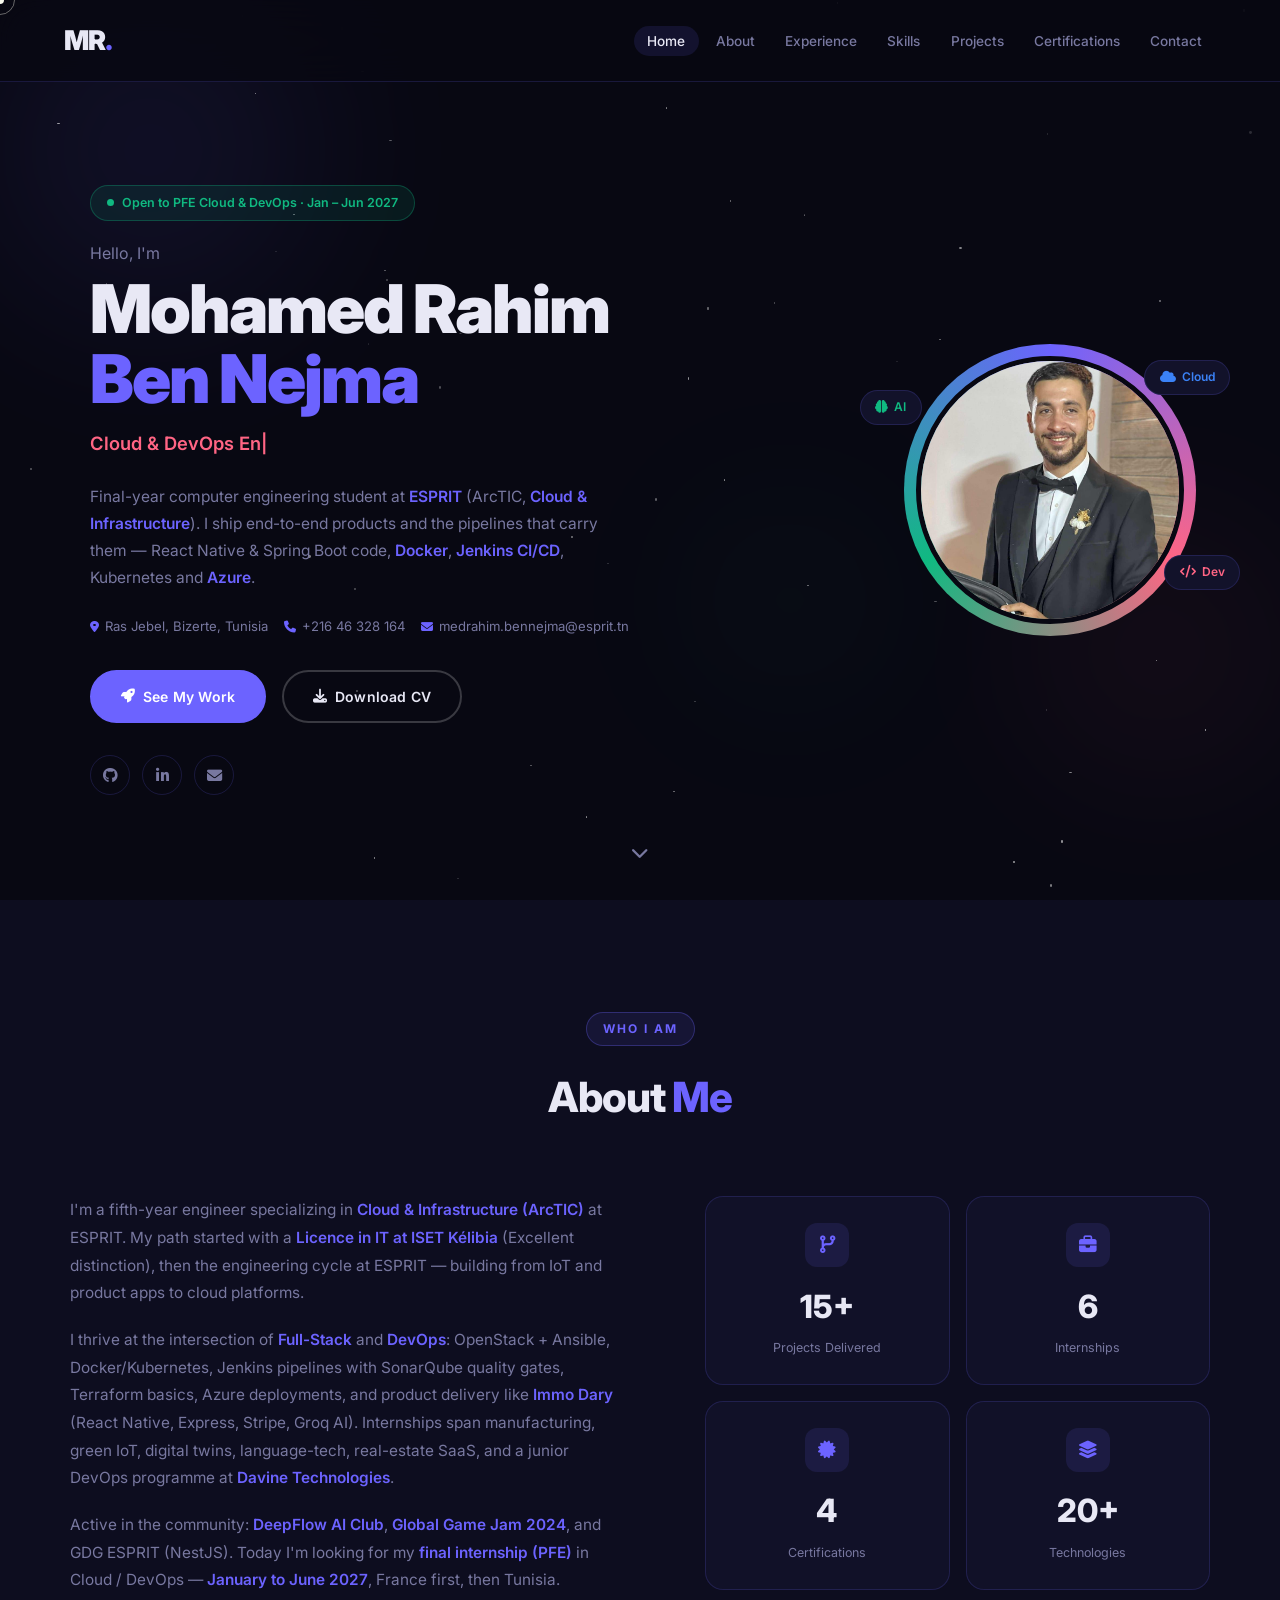
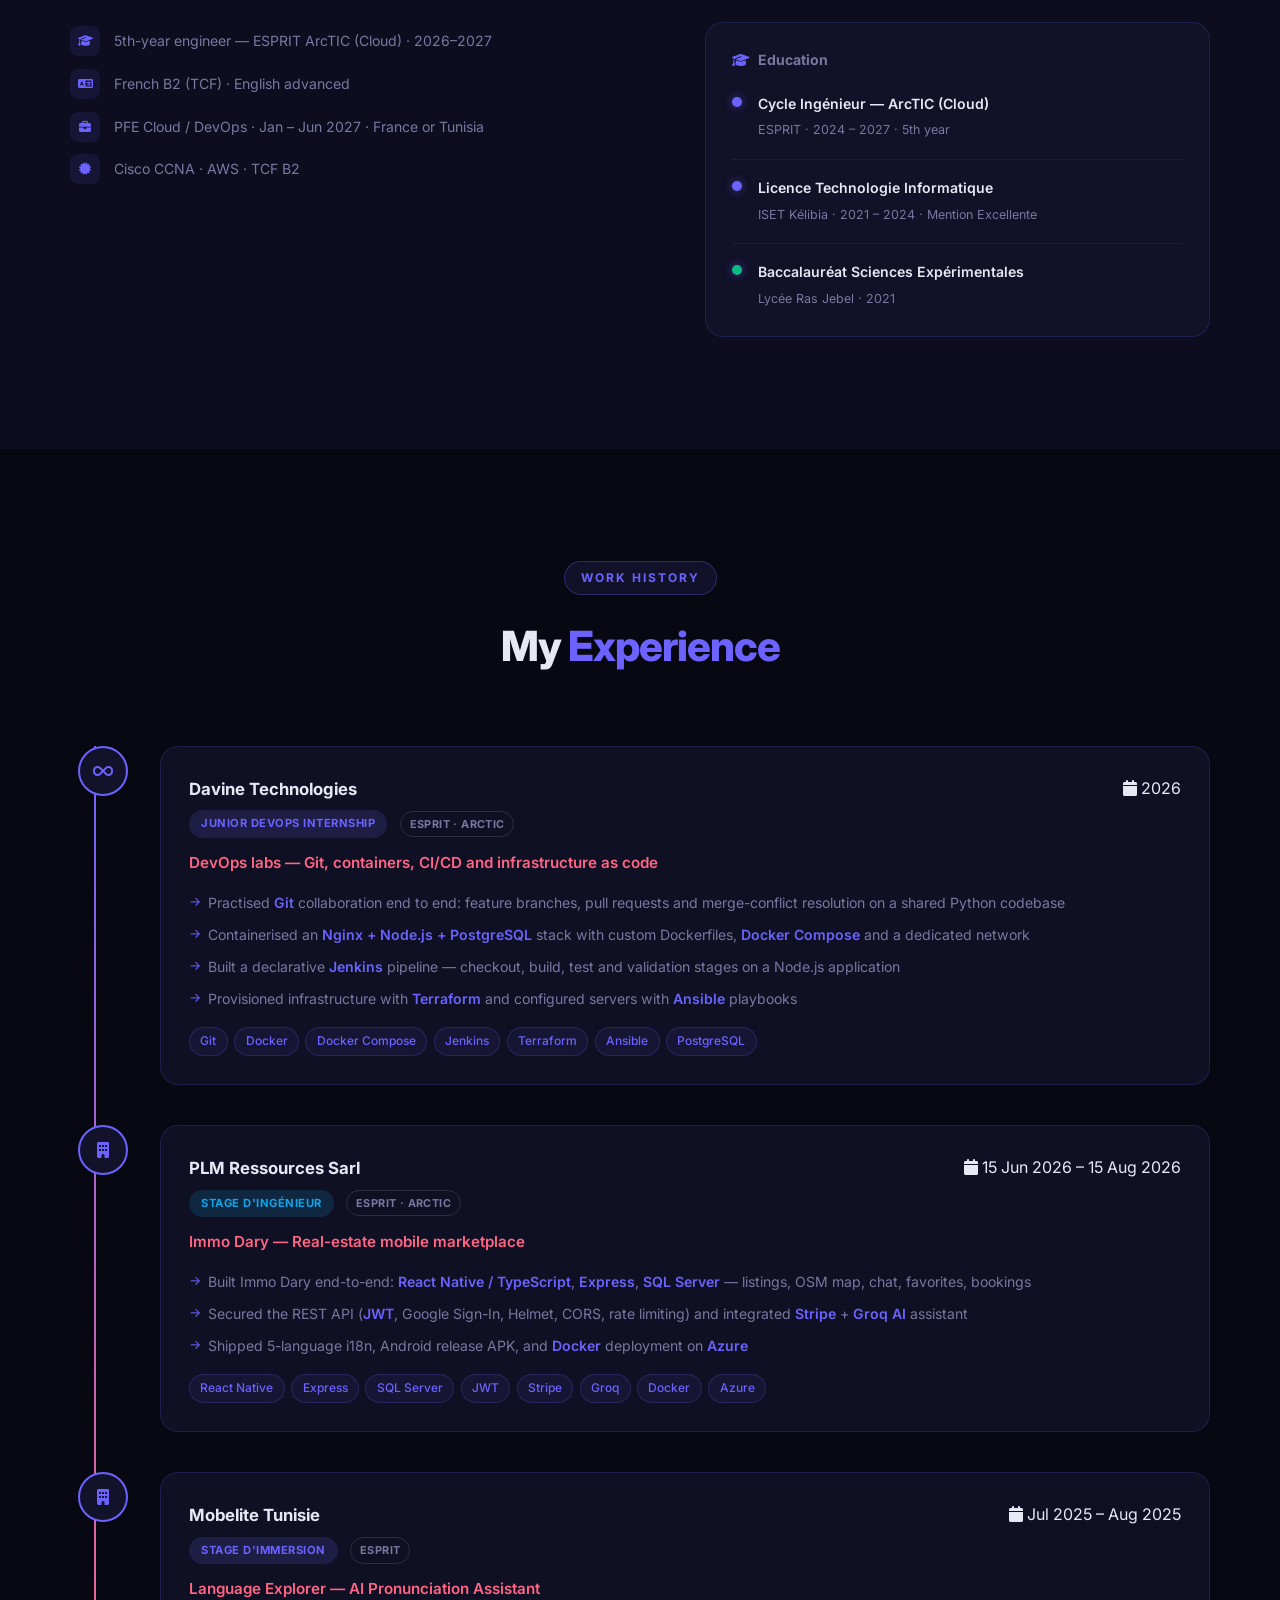
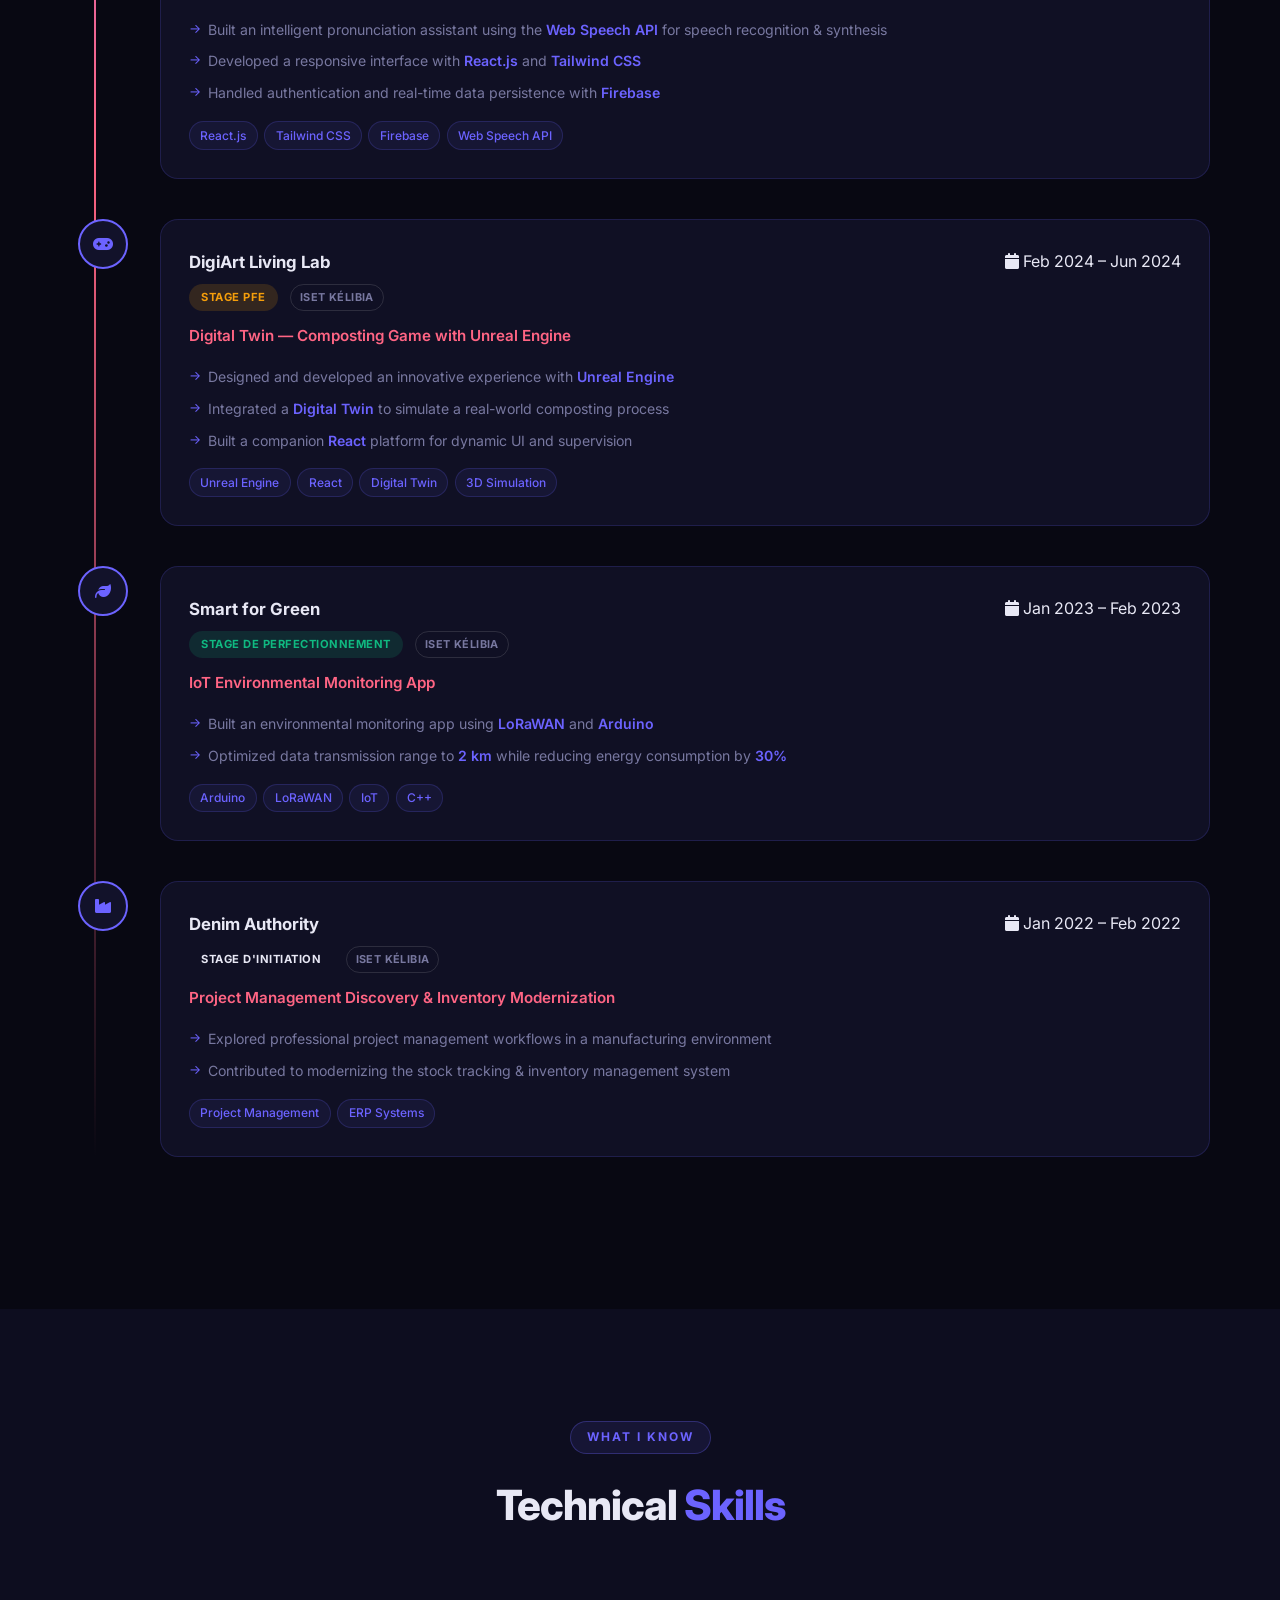
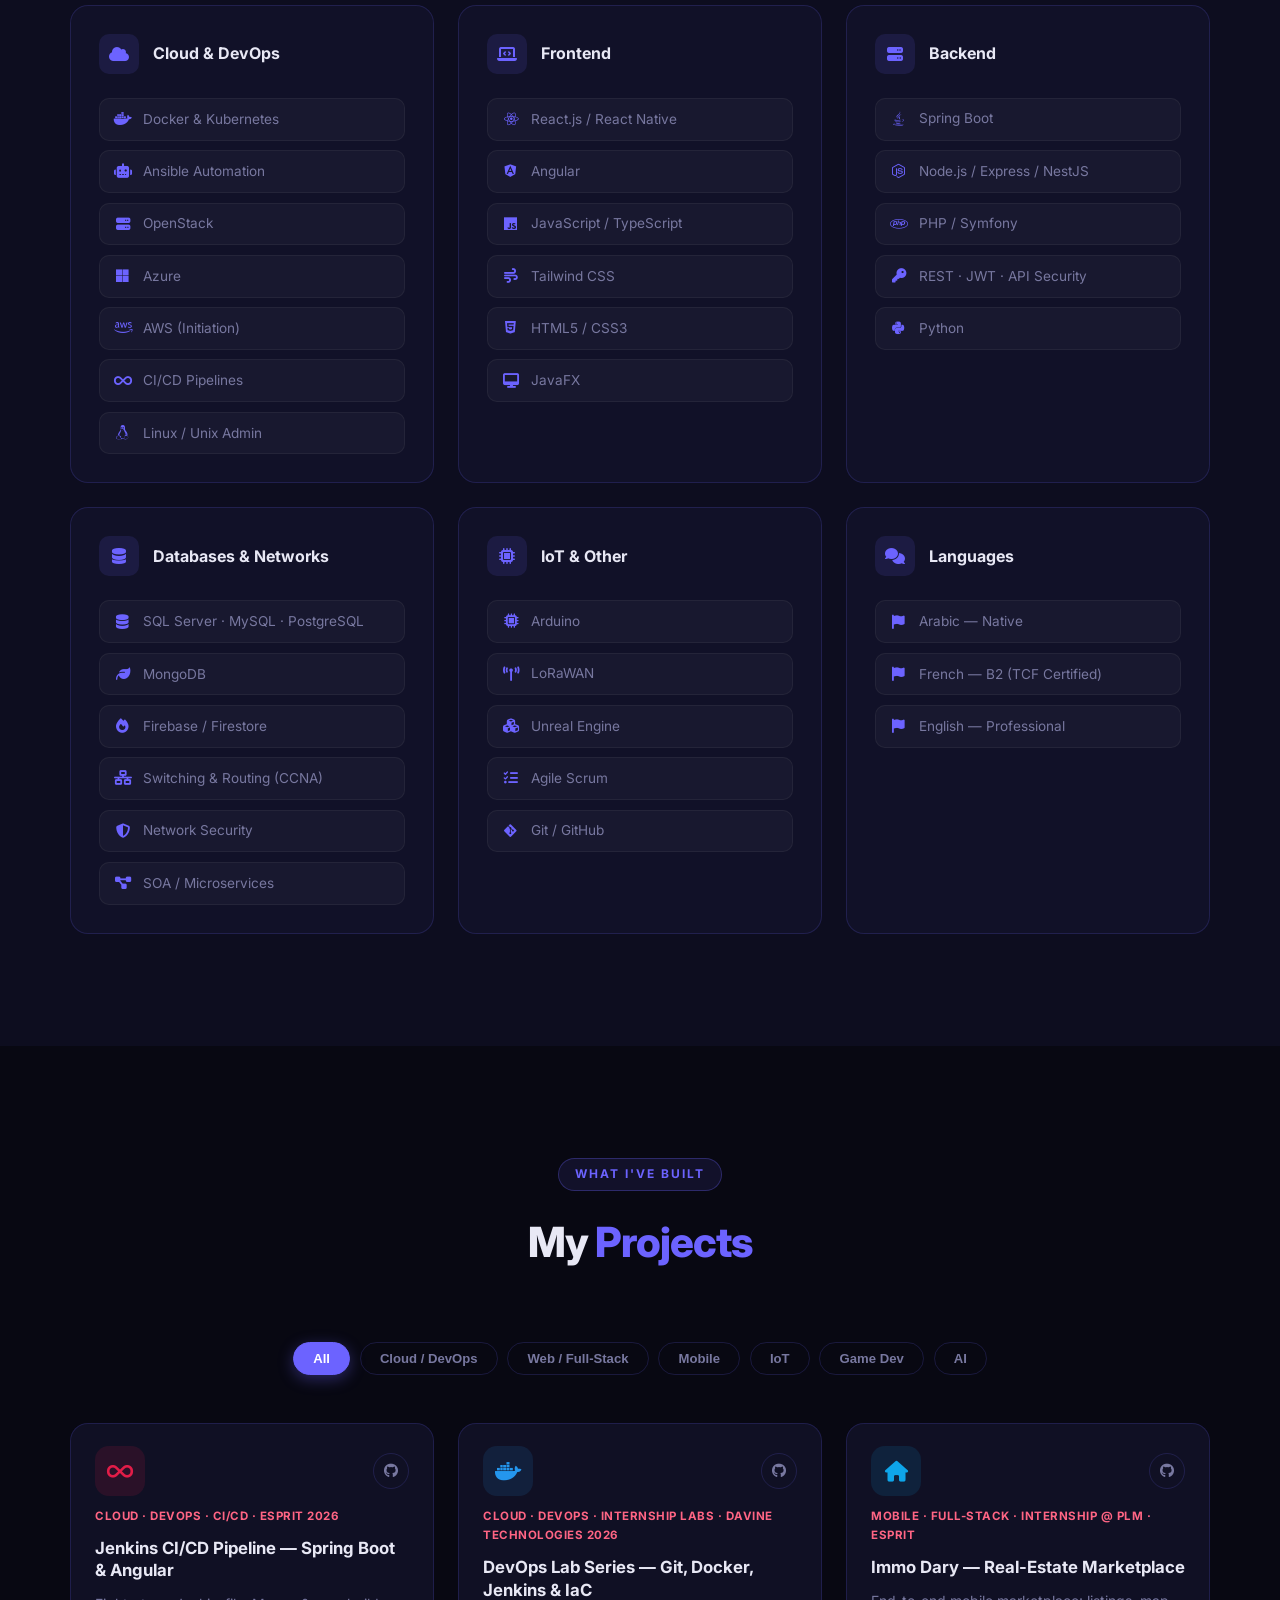
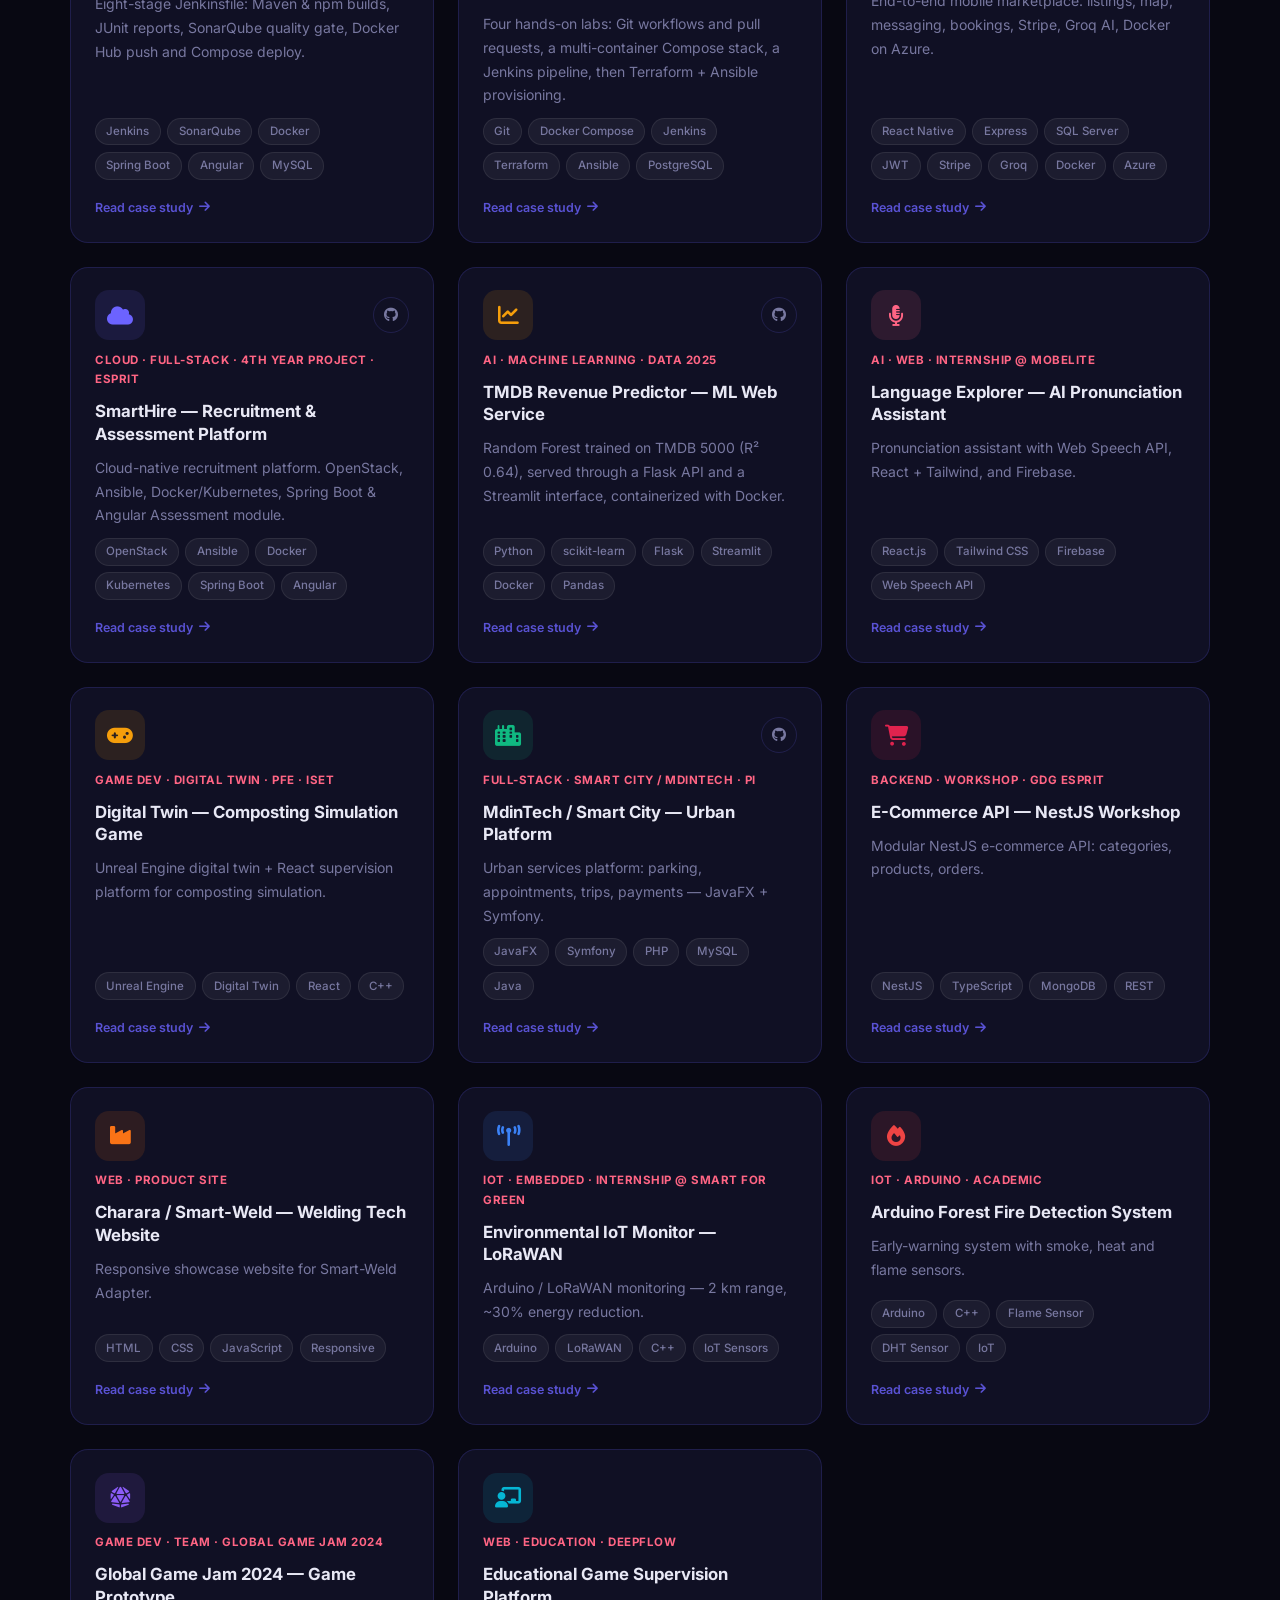
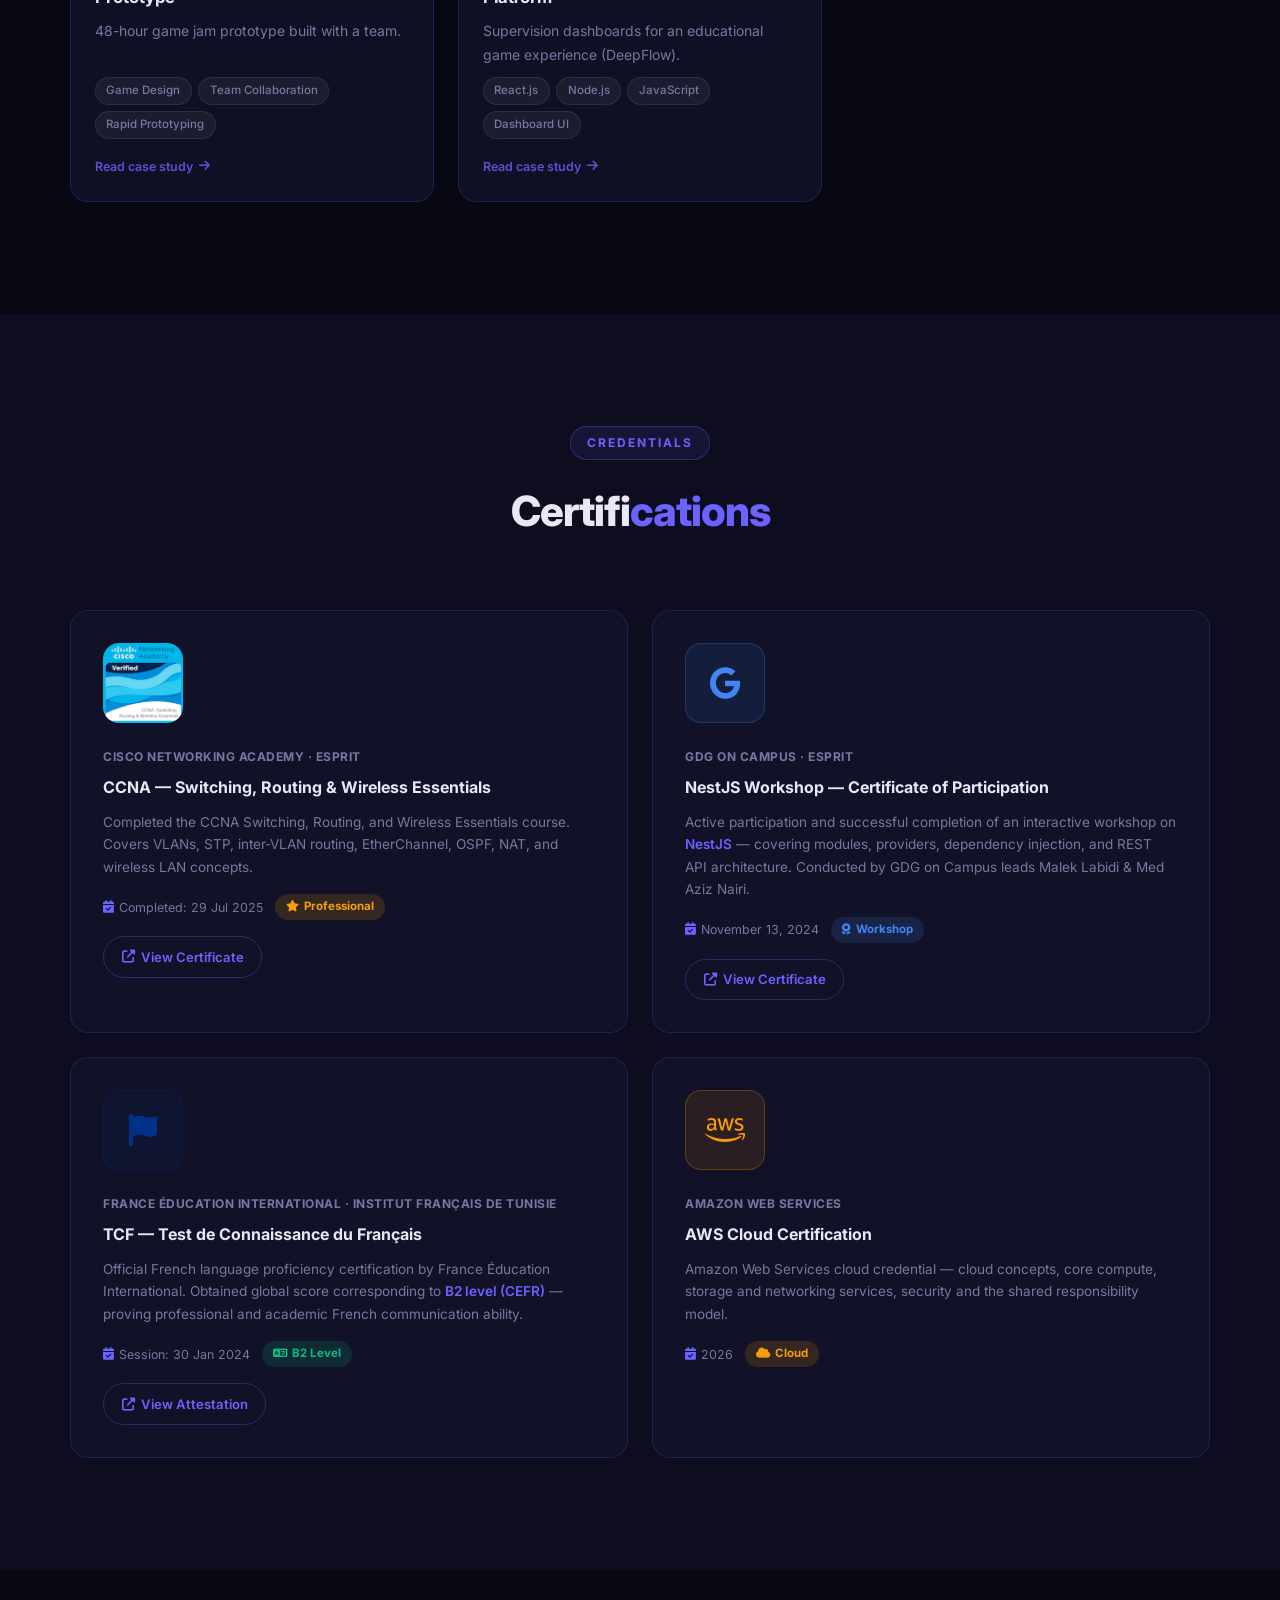
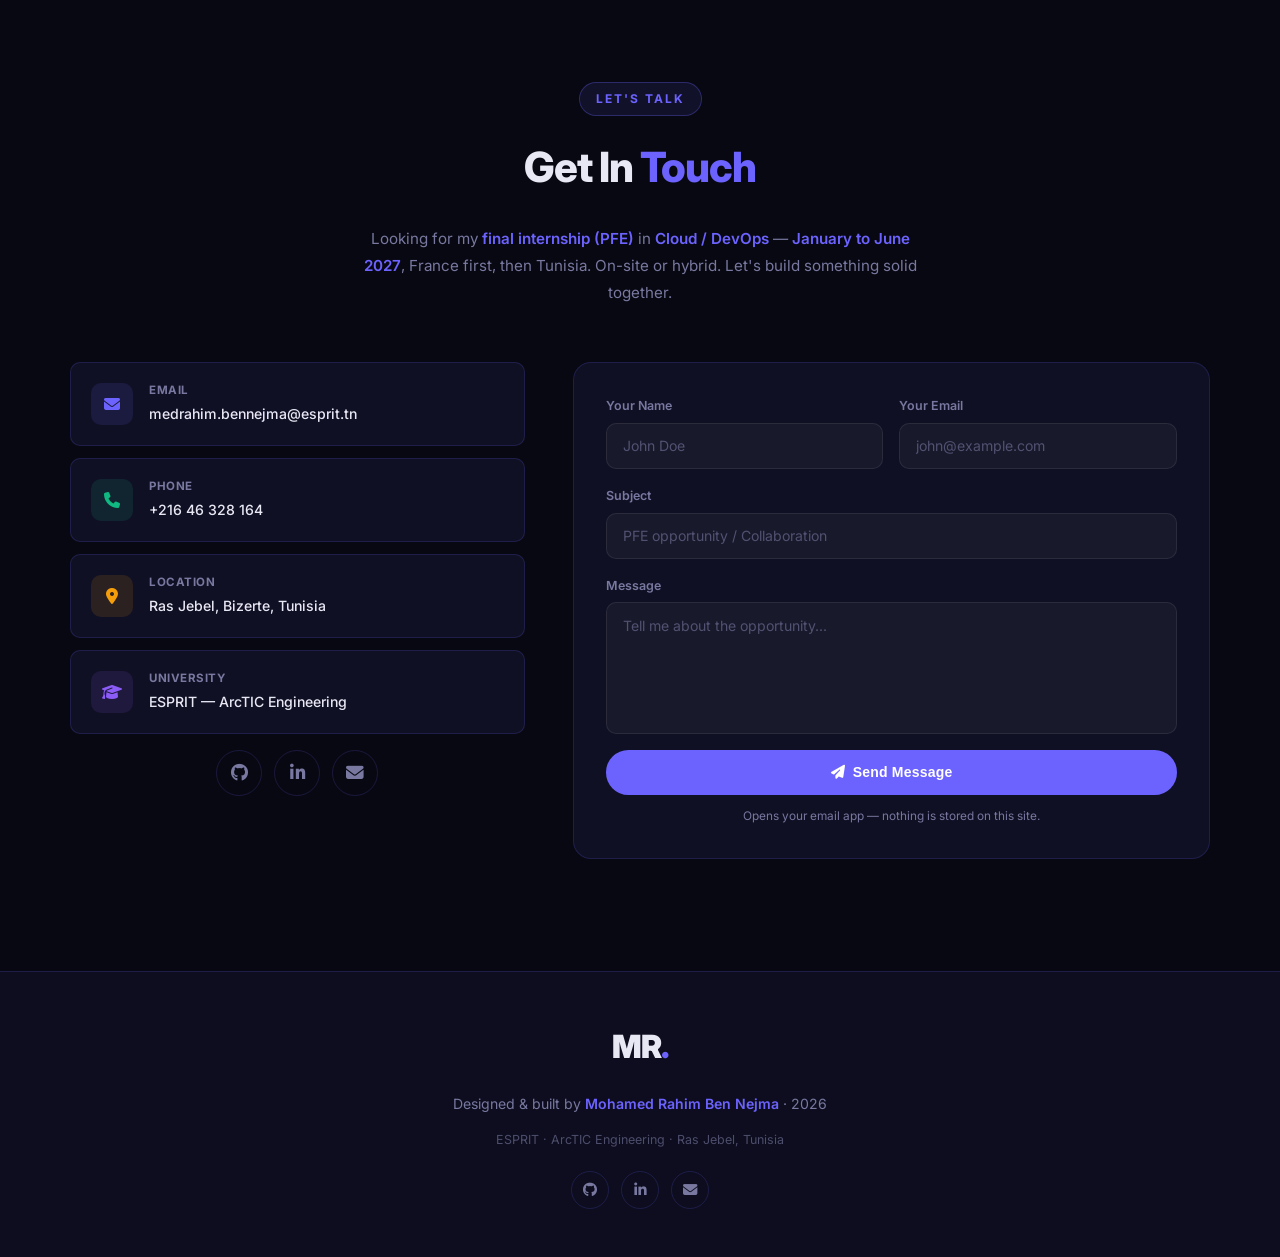
==== commit ae179f9e: "Add DevOps internship, lab series and AWS credential - Add the Davine Technologies junior DevOps int" ====
--- a/index.html
+++ b/index.html
@@ -128,7 +128,8 @@
             I thrive at the intersection of <strong>Full-Stack</strong> and <strong>DevOps</strong>: OpenStack + Ansible,
             Docker/Kubernetes, Jenkins pipelines with SonarQube quality gates, Terraform basics, Azure deployments,
             and product delivery like <strong>Immo Dary</strong> (React Native, Express, Stripe, Groq AI).
-            Internships span manufacturing, green IoT, digital twins, language-tech, and real-estate SaaS.
+            Internships span manufacturing, green IoT, digital twins, language-tech, real-estate SaaS,
+            and a junior DevOps programme at <strong>Davine Technologies</strong>.
           </p>
           <p>
             Active in the community: <strong>DeepFlow AI Club</strong>, <strong>Global Game Jam 2024</strong>, and
@@ -150,7 +151,7 @@
             </div>
             <div class="highlight-item">
               <i class="fas fa-certificate"></i>
-              <span>Cisco CCNA · TCF B2 · GDG NestJS</span>
+              <span>Cisco CCNA · AWS · TCF B2</span>
             </div>
           </div>
         </div>
@@ -158,17 +159,17 @@
           <div class="stat-grid">
             <div class="stat-card">
               <div class="stat-icon"><i class="fas fa-code-branch"></i></div>
-              <h3>12+</h3>
+              <h3>15+</h3>
               <p>Projects Delivered</p>
             </div>
             <div class="stat-card">
               <div class="stat-icon"><i class="fas fa-briefcase"></i></div>
-              <h3>5</h3>
+              <h3>6</h3>
               <p>Internships</p>
             </div>
             <div class="stat-card">
               <div class="stat-icon"><i class="fas fa-certificate"></i></div>
-              <h3>3+</h3>
+              <h3>4</h3>
               <p>Certifications</p>
             </div>
             <div class="stat-card">
@@ -214,6 +215,30 @@
         <h2 class="section-title">My <span>Experience</span></h2>
       </div>
       <div class="timeline">
+
+        <div class="timeline-item" data-reveal>
+          <div class="timeline-dot"><i class="fas fa-infinity"></i></div>
+          <div class="timeline-card">
+            <div class="tl-header">
+              <div class="tl-company">
+                <h3>Davine Technologies</h3>
+                <span class="tl-type intern">Junior DevOps Internship</span>
+                <span class="tl-school">ESPRIT · ArcTIC</span>
+              </div>
+              <span class="tl-date"><i class="fas fa-calendar"></i> 2026</span>
+            </div>
+            <h4 class="tl-project">DevOps labs — Git, containers, CI/CD and infrastructure as code</h4>
+            <ul class="tl-bullets">
+              <li>Practised <strong>Git</strong> collaboration end to end: feature branches, pull requests and merge-conflict resolution on a shared Python codebase</li>
+              <li>Containerised an <strong>Nginx + Node.js + PostgreSQL</strong> stack with custom Dockerfiles, <strong>Docker Compose</strong> and a dedicated network</li>
+              <li>Built a declarative <strong>Jenkins</strong> pipeline — checkout, build, test and validation stages on a Node.js application</li>
+              <li>Provisioned infrastructure with <strong>Terraform</strong> and configured servers with <strong>Ansible</strong> playbooks</li>
+            </ul>
+            <div class="tl-tech">
+              <span>Git</span><span>Docker</span><span>Docker Compose</span><span>Jenkins</span><span>Terraform</span><span>Ansible</span><span>PostgreSQL</span>
+            </div>
+          </div>
+        </div>
 
         <div class="timeline-item" data-reveal>
           <div class="timeline-dot"><i class="fas fa-building"></i></div>
@@ -473,6 +498,27 @@
           </div>
         </div>
 
+        <!-- DevOps Lab Series -->
+        <div class="project-card project-card--clickable no-image" data-project="devopslabs" data-category="cloud" data-reveal>
+          <div class="project-card-body">
+          <div class="project-card-top">
+            <div class="project-icon-wrap" style="--icon-color:#2496ed"><i class="fab fa-docker"></i></div>
+            <div class="project-links">
+              <a href="https://github.com/MedRahim/DevOps-Week-06" class="proj-link" title="View repository" target="_blank" rel="noopener noreferrer" data-stop><i class="fab fa-github"></i></a>
+            </div>
+          </div>
+          <span class="project-category-tag">Cloud · DevOps · Internship labs · Davine Technologies 2026</span>
+          <h3>DevOps Lab Series — Git, Docker, Jenkins &amp; IaC</h3>
+          <p>
+            Four hands-on labs: Git workflows and pull requests, a multi-container Compose stack, a Jenkins pipeline, then Terraform + Ansible provisioning.
+          </p>
+          <div class="project-tech">
+            <span>Git</span><span>Docker Compose</span><span>Jenkins</span><span>Terraform</span><span>Ansible</span><span>PostgreSQL</span>
+          </div>
+          <span class="project-more">Read case study <i class="fas fa-arrow-right"></i></span>
+          </div>
+        </div>
+
         <!-- Immo Dary -->
         <div class="project-card project-card--clickable no-image" data-project="immo" data-category="web mobile cloud ai" data-reveal>
           <div class="project-card-body">
@@ -579,6 +625,9 @@
           <div class="project-card-body">
           <div class="project-card-top">
             <div class="project-icon-wrap" style="--icon-color:#10b981"><i class="fas fa-city"></i></div>
+            <div class="project-links">
+              <a href="https://github.com/MedRahim/pidev_Symfony" class="proj-link" title="View repository" target="_blank" rel="noopener noreferrer" data-stop><i class="fab fa-github"></i></a>
+            </div>
           </div>
           <span class="project-category-tag">Full-Stack · Smart City / MdinTech · PI</span>
           <h3>MdinTech / Smart City — Urban Platform</h3>
@@ -769,6 +818,22 @@
             <a href="./TCF-B2.pdf" class="cert-btn" target="_blank">
               <i class="fas fa-external-link-alt"></i> View Attestation
             </a>
+          </div>
+        </div>
+
+        <div class="cert-card" data-reveal>
+          <div class="cert-badge cert-badge-icon" style="--badge-color:#ff9900">
+            <i class="fab fa-aws"></i>
+          </div>
+          <div class="cert-body">
+            <span class="cert-org">Amazon Web Services</span>
+            <h3>AWS Cloud Certification</h3>
+            <p>Amazon Web Services cloud credential — cloud concepts, core compute, storage and networking
+            services, security and the shared responsibility model.</p>
+            <div class="cert-meta">
+              <span class="cert-date"><i class="fas fa-calendar-check"></i> 2026</span>
+              <span class="cert-level cert-gold"><i class="fas fa-cloud"></i> Cloud</span>
+            </div>
           </div>
         </div>
 
--- a/style.css
+++ b/style.css
@@ -911,7 +911,7 @@
 
 .certs-grid {
   display: grid;
-  grid-template-columns: repeat(auto-fit, minmax(330px, 1fr));
+  grid-template-columns: repeat(auto-fit, minmax(420px, 1fr));
   gap: 1.5rem;
 }
 
@@ -1242,3 +1242,11 @@
 
 /* Keep the modal title clear of the floating close button */
 .project-modal-content h3 { padding-right: 2.6rem; }
+
+/* Links inside project case studies */
+.modal-details a {
+  color: var(--primary);
+  text-decoration: underline;
+  text-underline-offset: 2px;
+}
+.modal-details a:hover { color: var(--accent); }
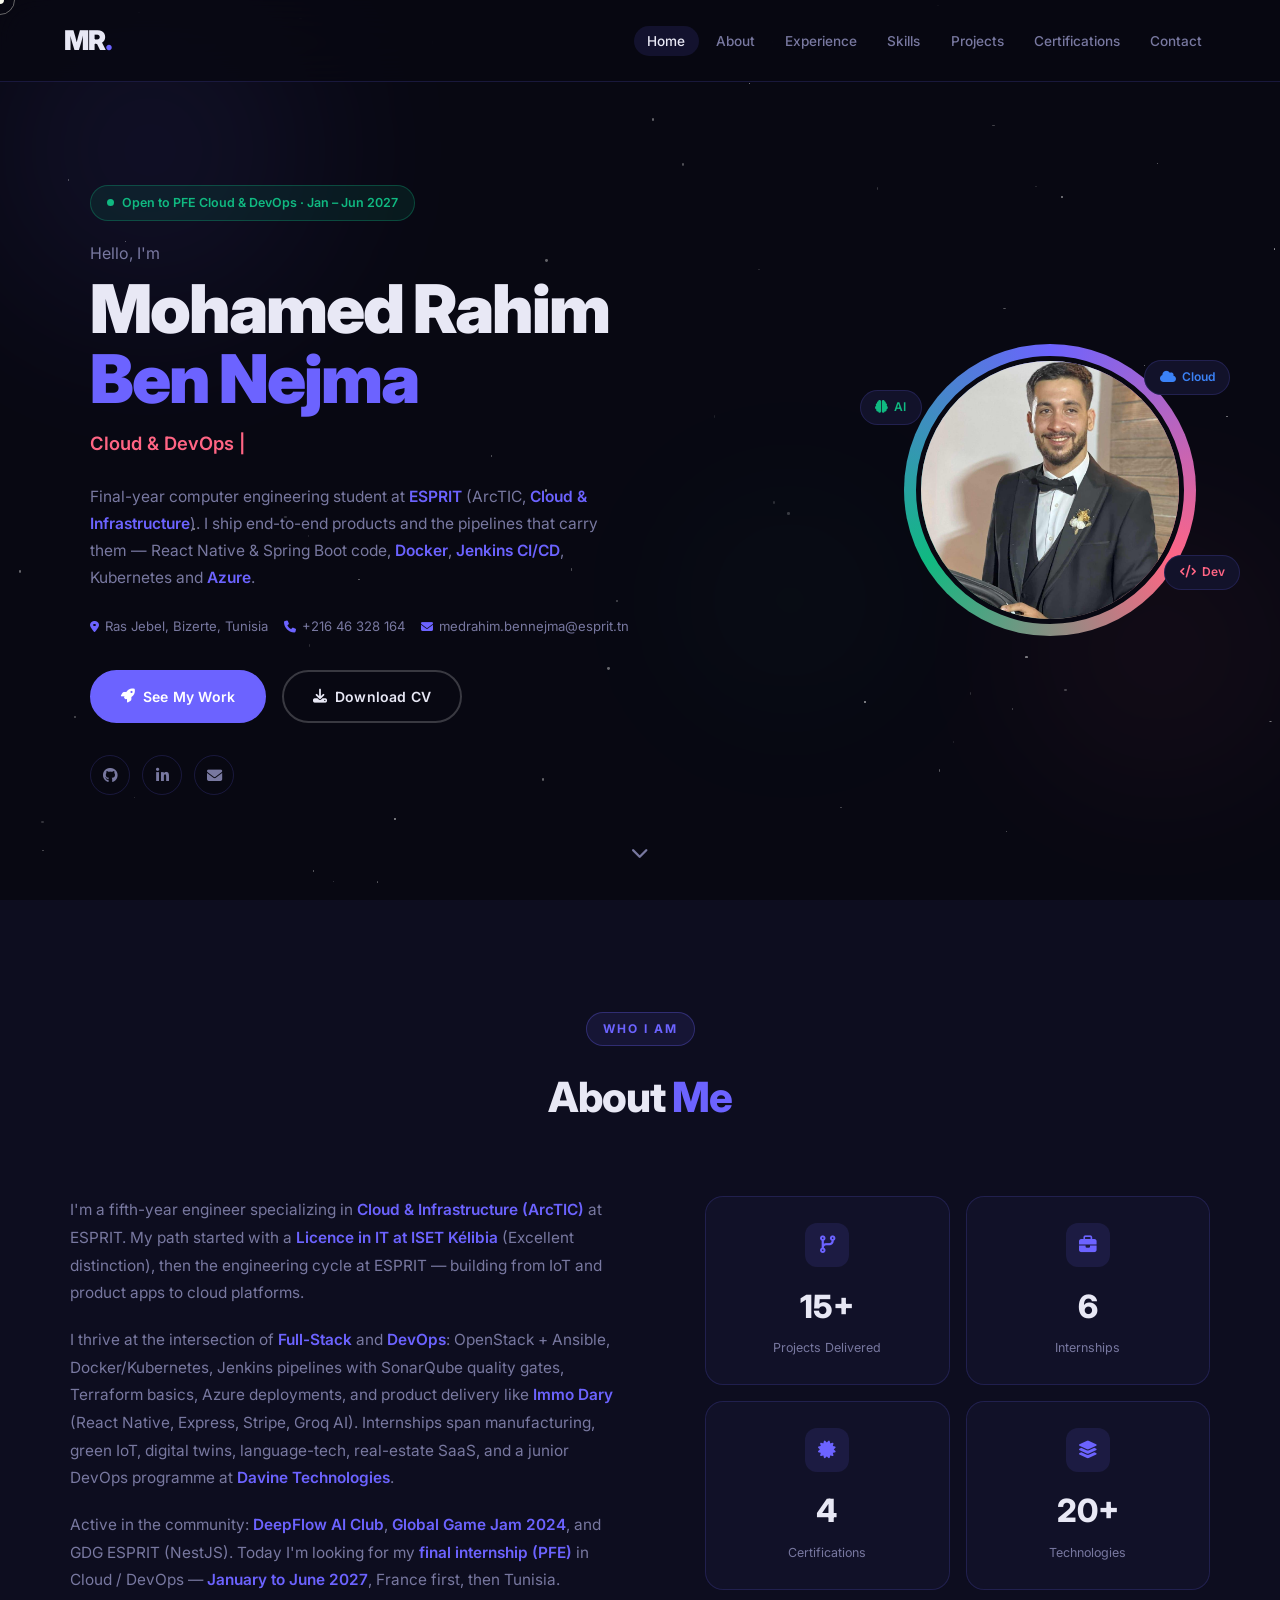
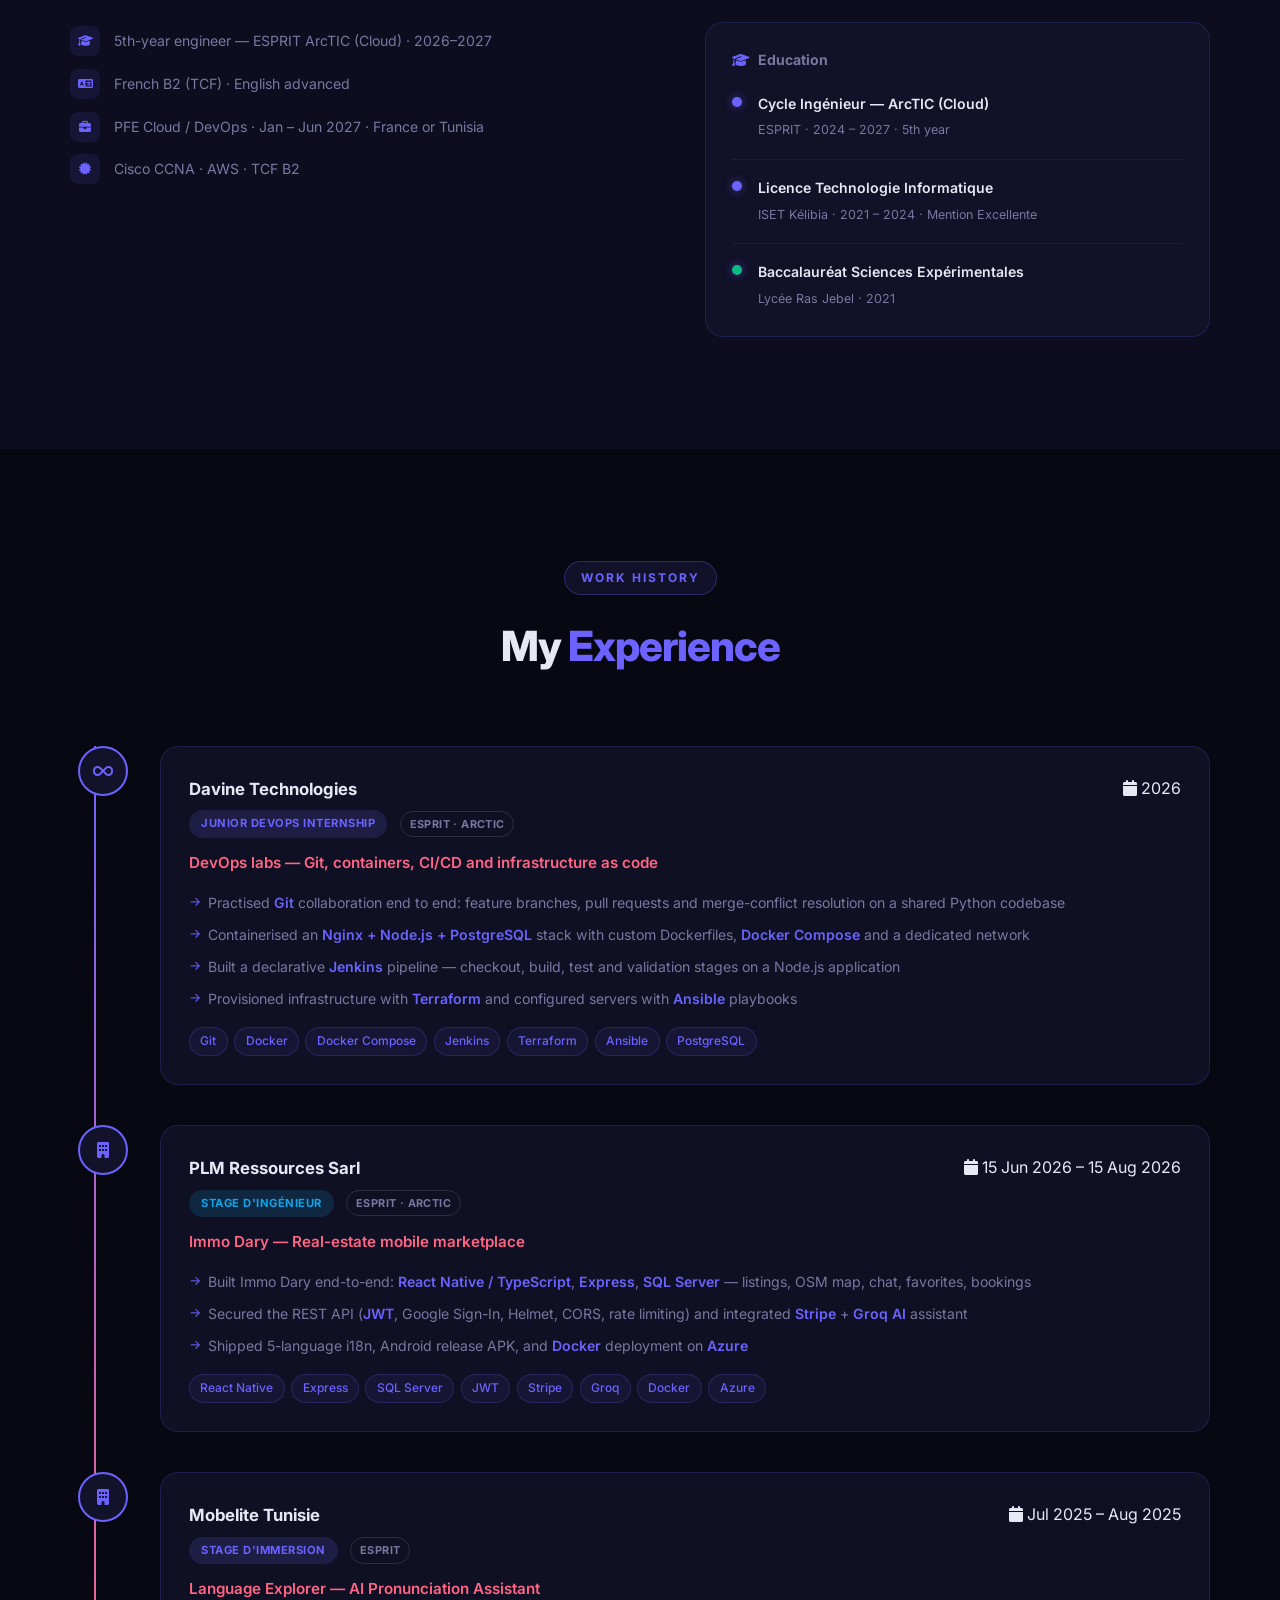
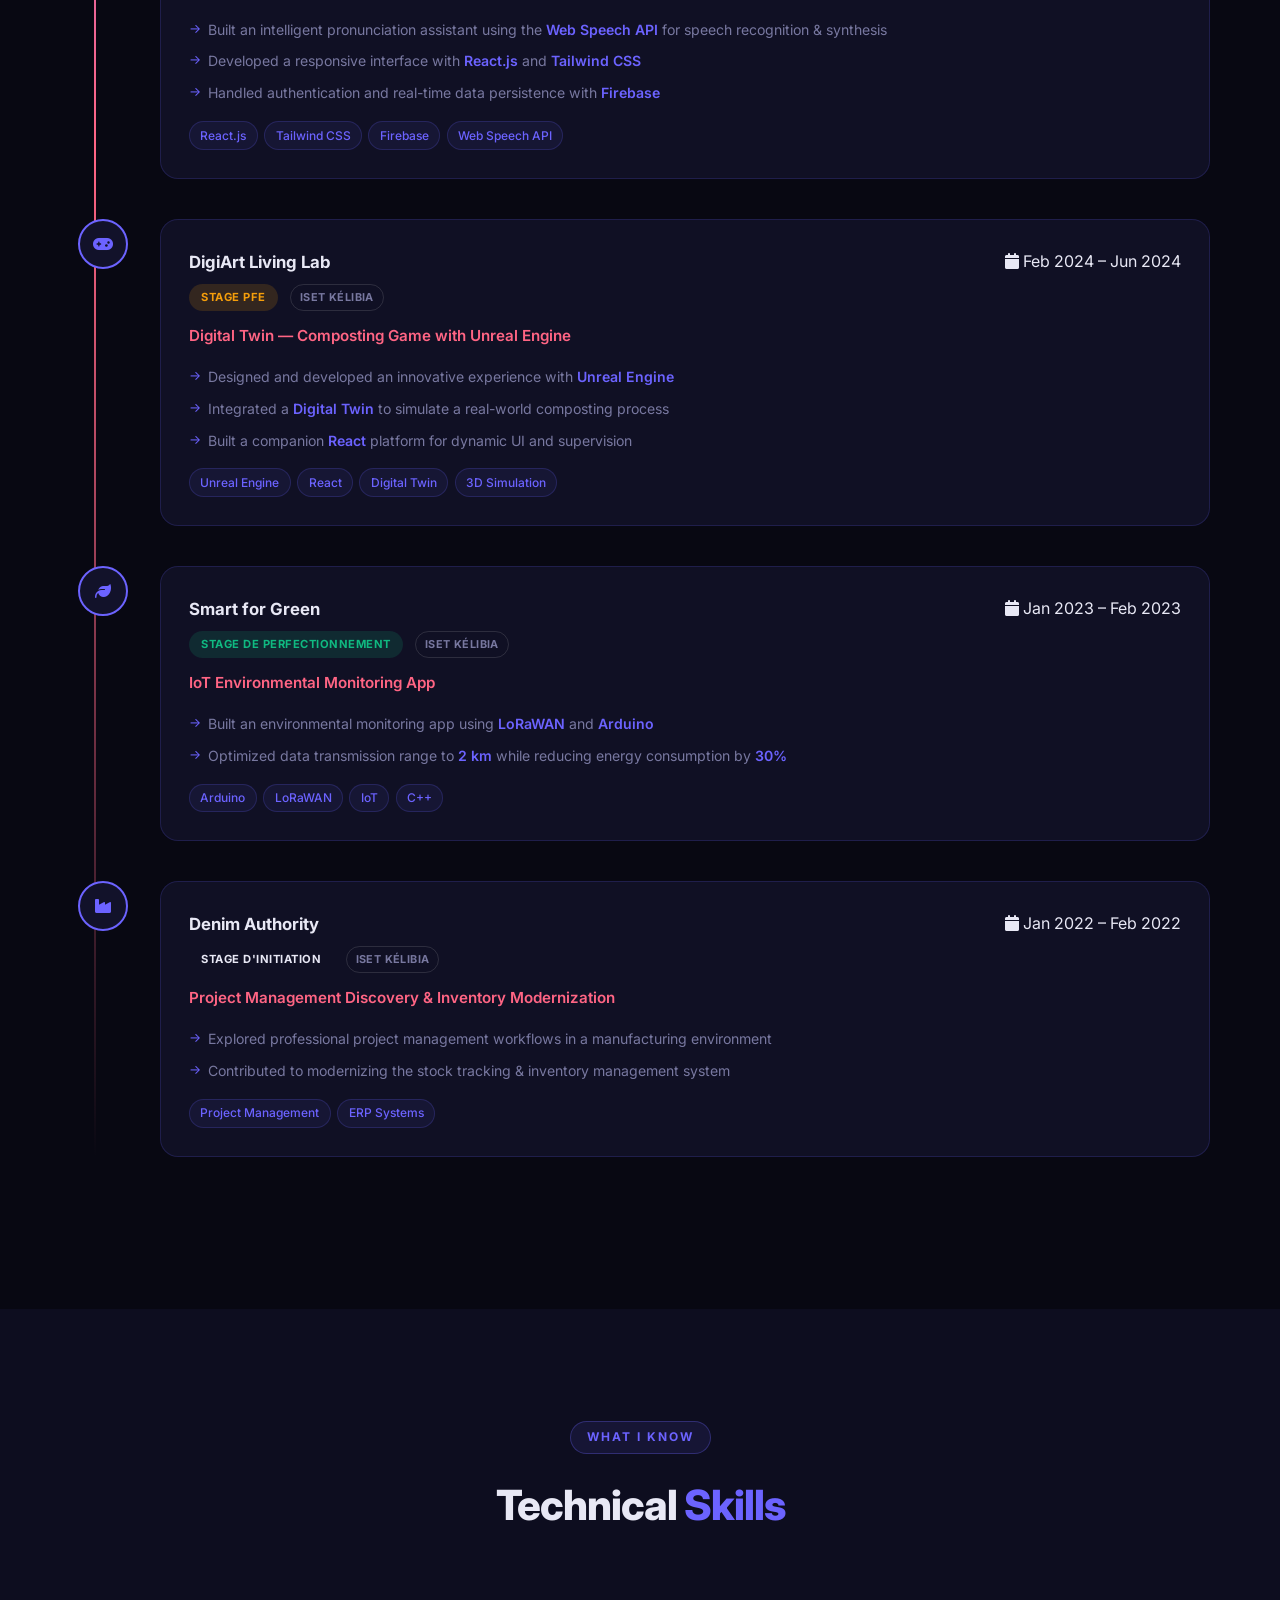
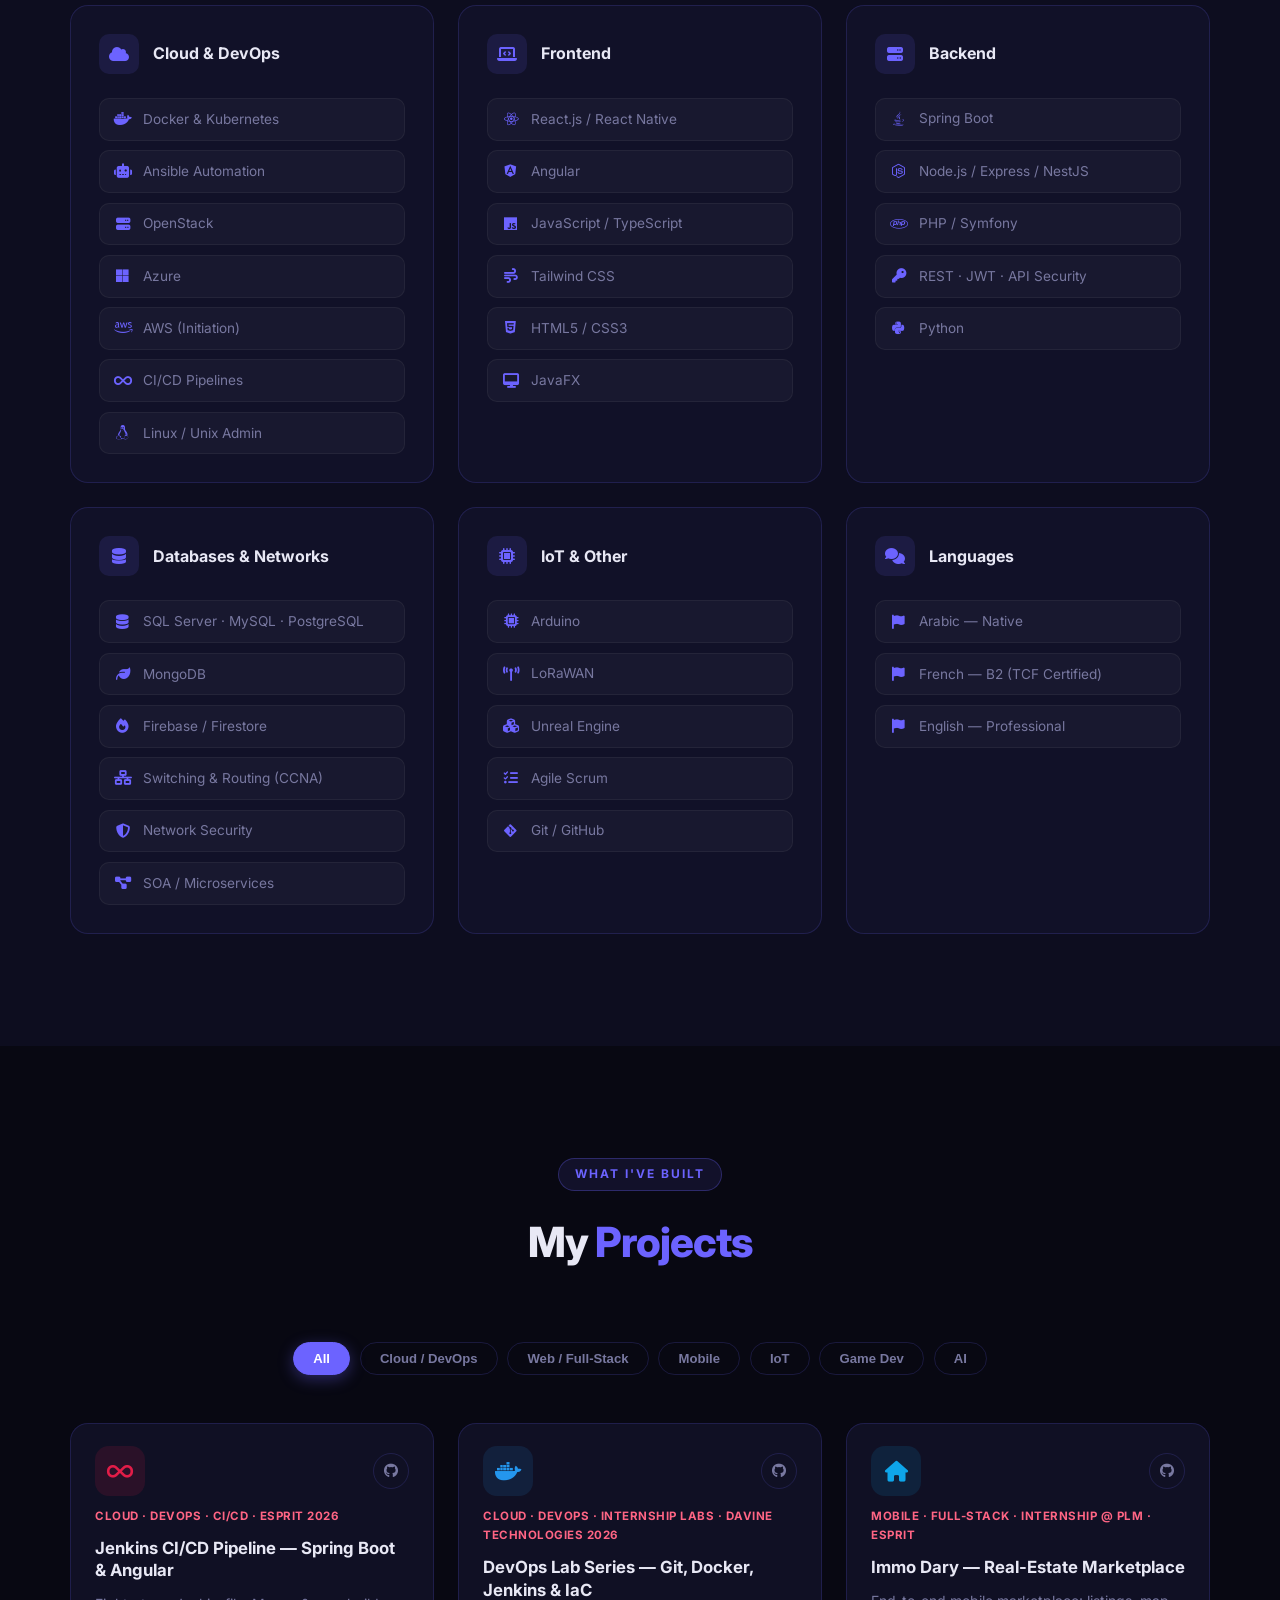
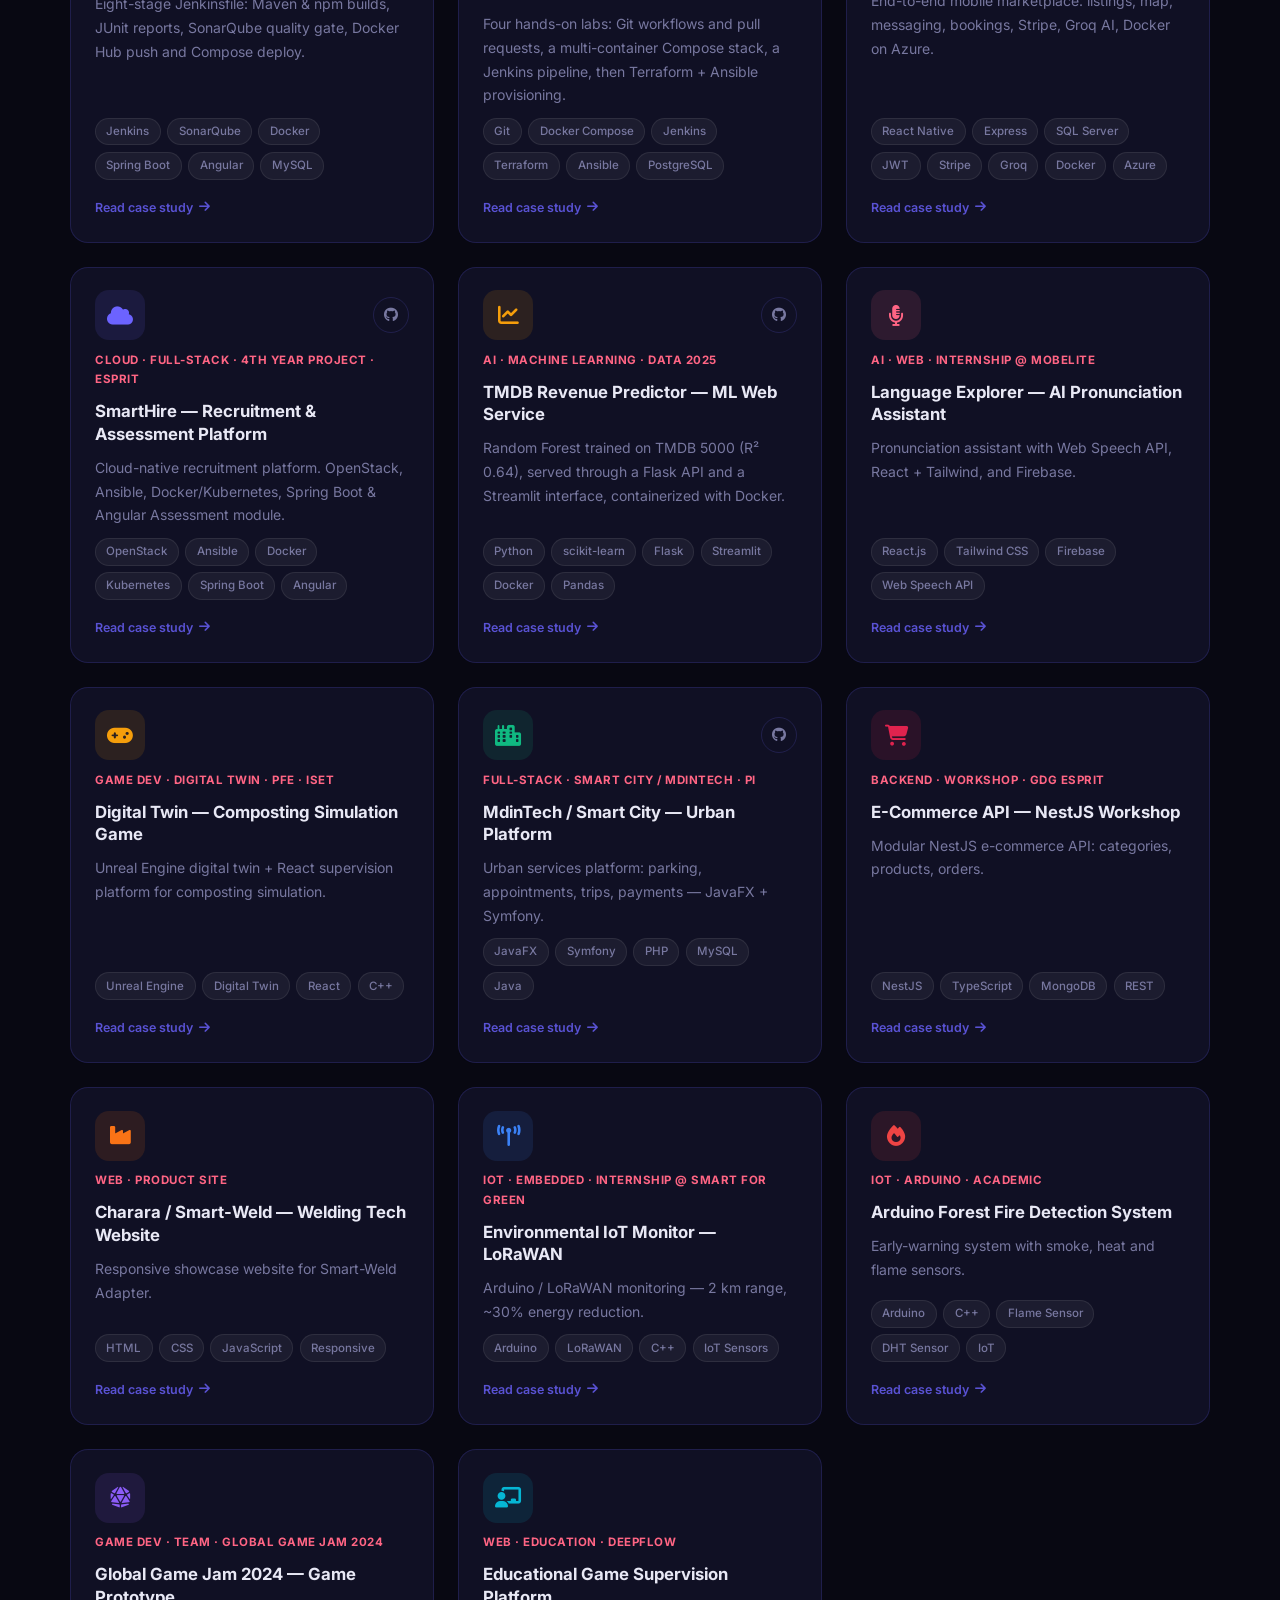
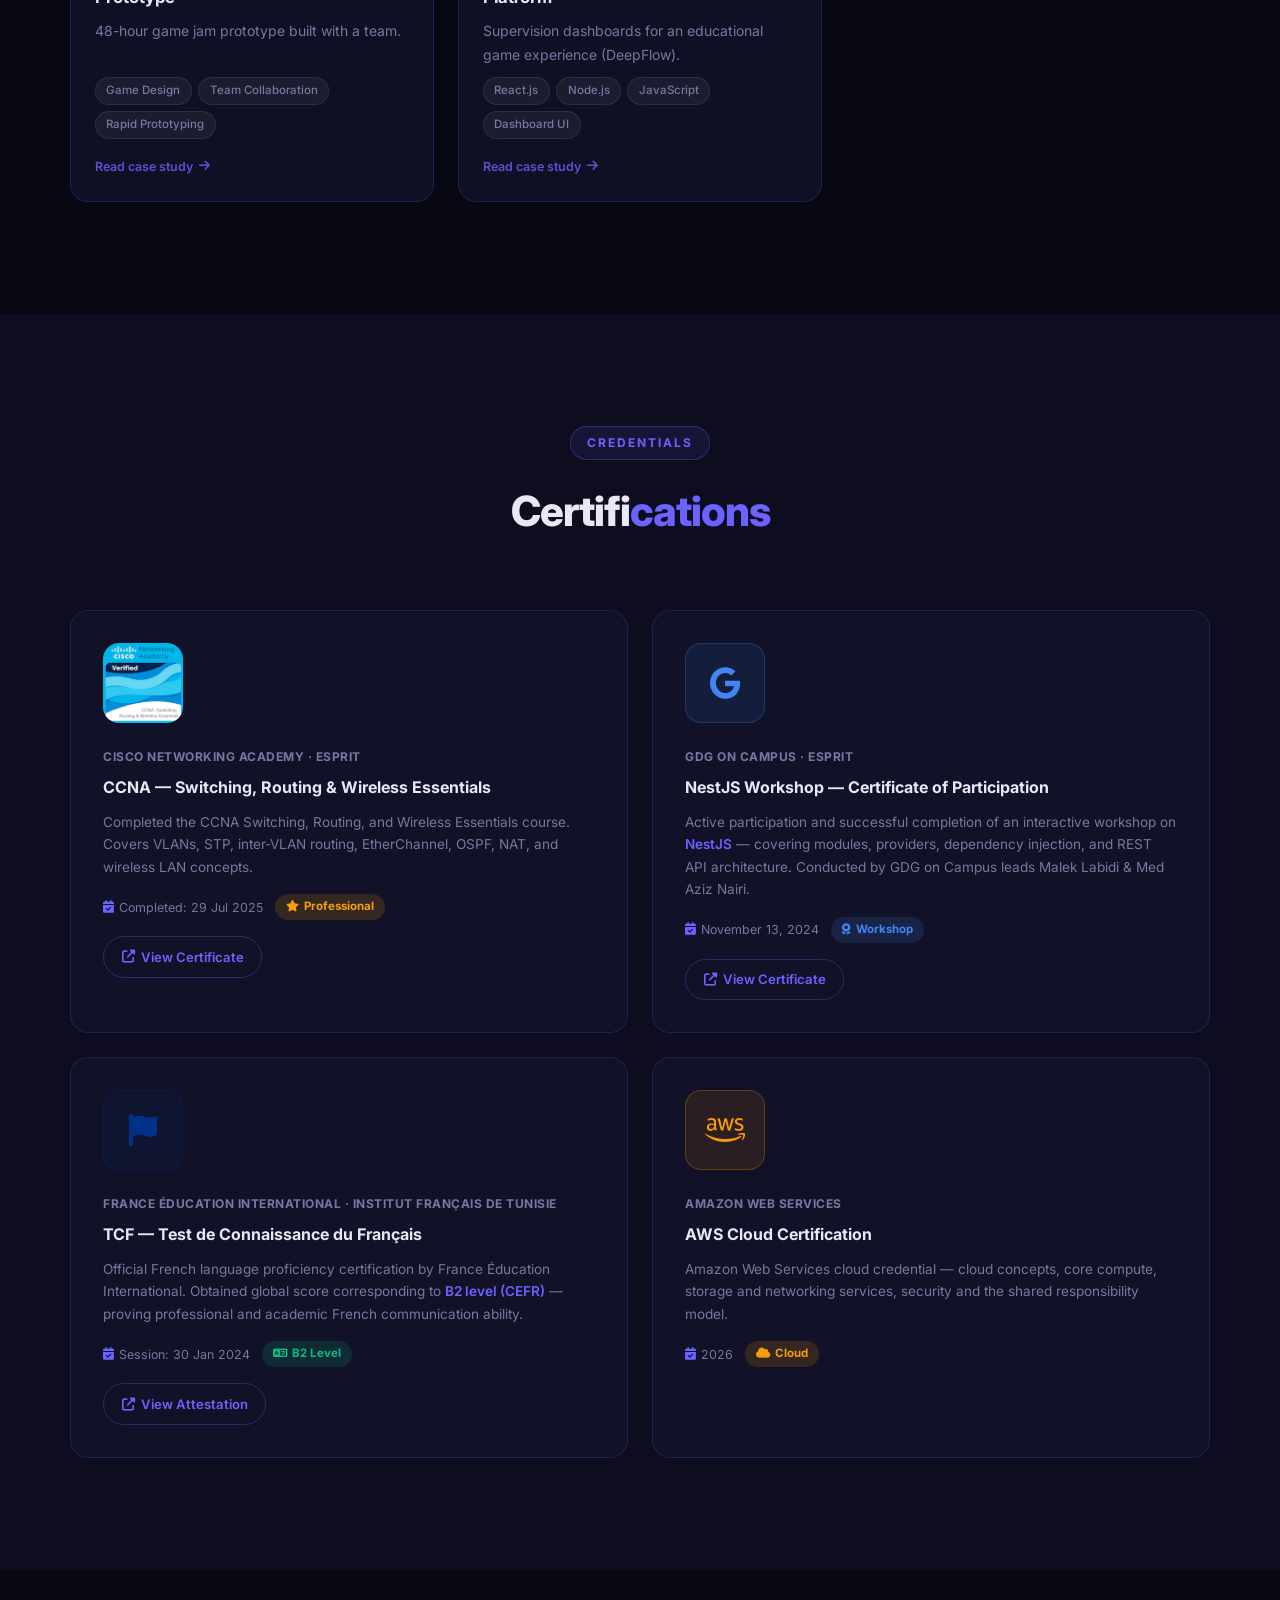
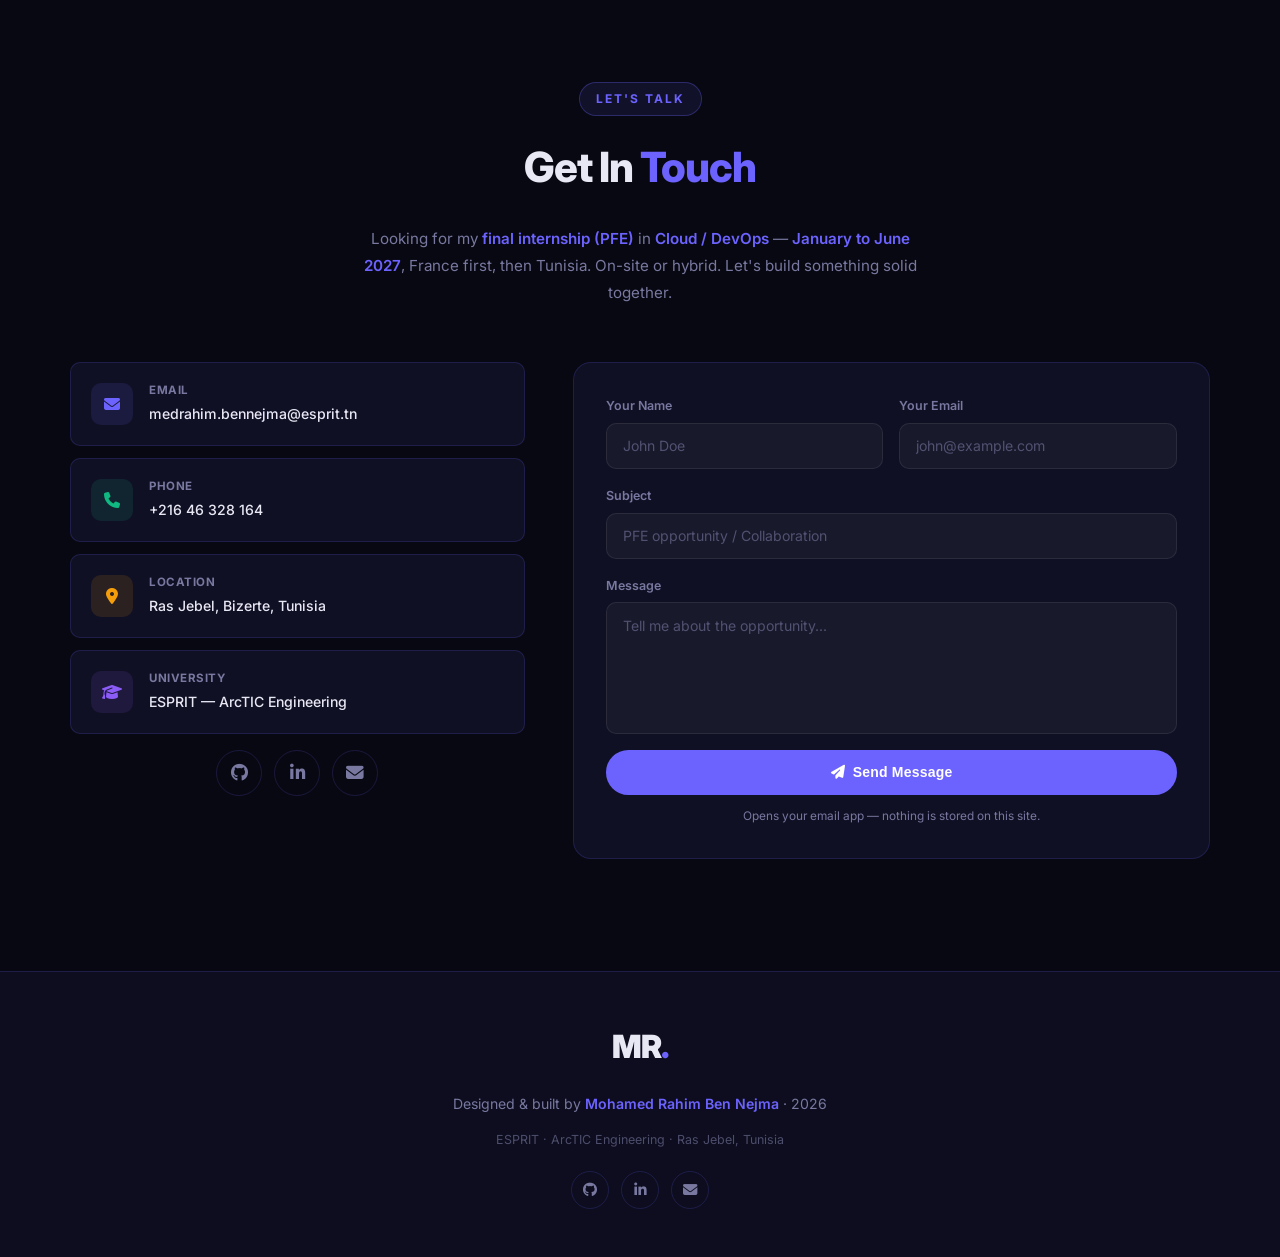
==== commit 53242085: "Bump asset version for the new styles and project data" ====
--- a/index.html
+++ b/index.html
@@ -28,7 +28,7 @@
   <link rel="icon" href="data:image/svg+xml,%3Csvg xmlns='http://www.w3.org/2000/svg' viewBox='0 0 100 100'%3E%3Crect width='100' height='100' rx='22' fill='%23080812'/%3E%3Ctext x='50' y='68' font-family='Inter,Arial,sans-serif' font-size='52' font-weight='800' text-anchor='middle' fill='%236c63ff'%3EMR%3C/text%3E%3C/svg%3E"/>
   <link rel="preconnect" href="https://fonts.googleapis.com"/>
   <link rel="preconnect" href="https://fonts.gstatic.com" crossorigin/>
-  <link rel="stylesheet" href="style.css?v=3"/>
+  <link rel="stylesheet" href="style.css?v=4"/>
   <link href="https://fonts.googleapis.com/css2?family=Inter:wght@300;400;500;600;700;800;900&display=swap" rel="stylesheet"/>
   <link rel="stylesheet" href="https://cdnjs.cloudflare.com/ajax/libs/font-awesome/6.5.0/css/all.min.css"/>
 </head>
@@ -1007,7 +1007,7 @@
   }
   </script>
 
-  <script src="projects-data.js?v=3"></script>
-  <script src="script.js?v=3"></script>
+  <script src="projects-data.js?v=4"></script>
+  <script src="script.js?v=4"></script>
 </body>
 </html>
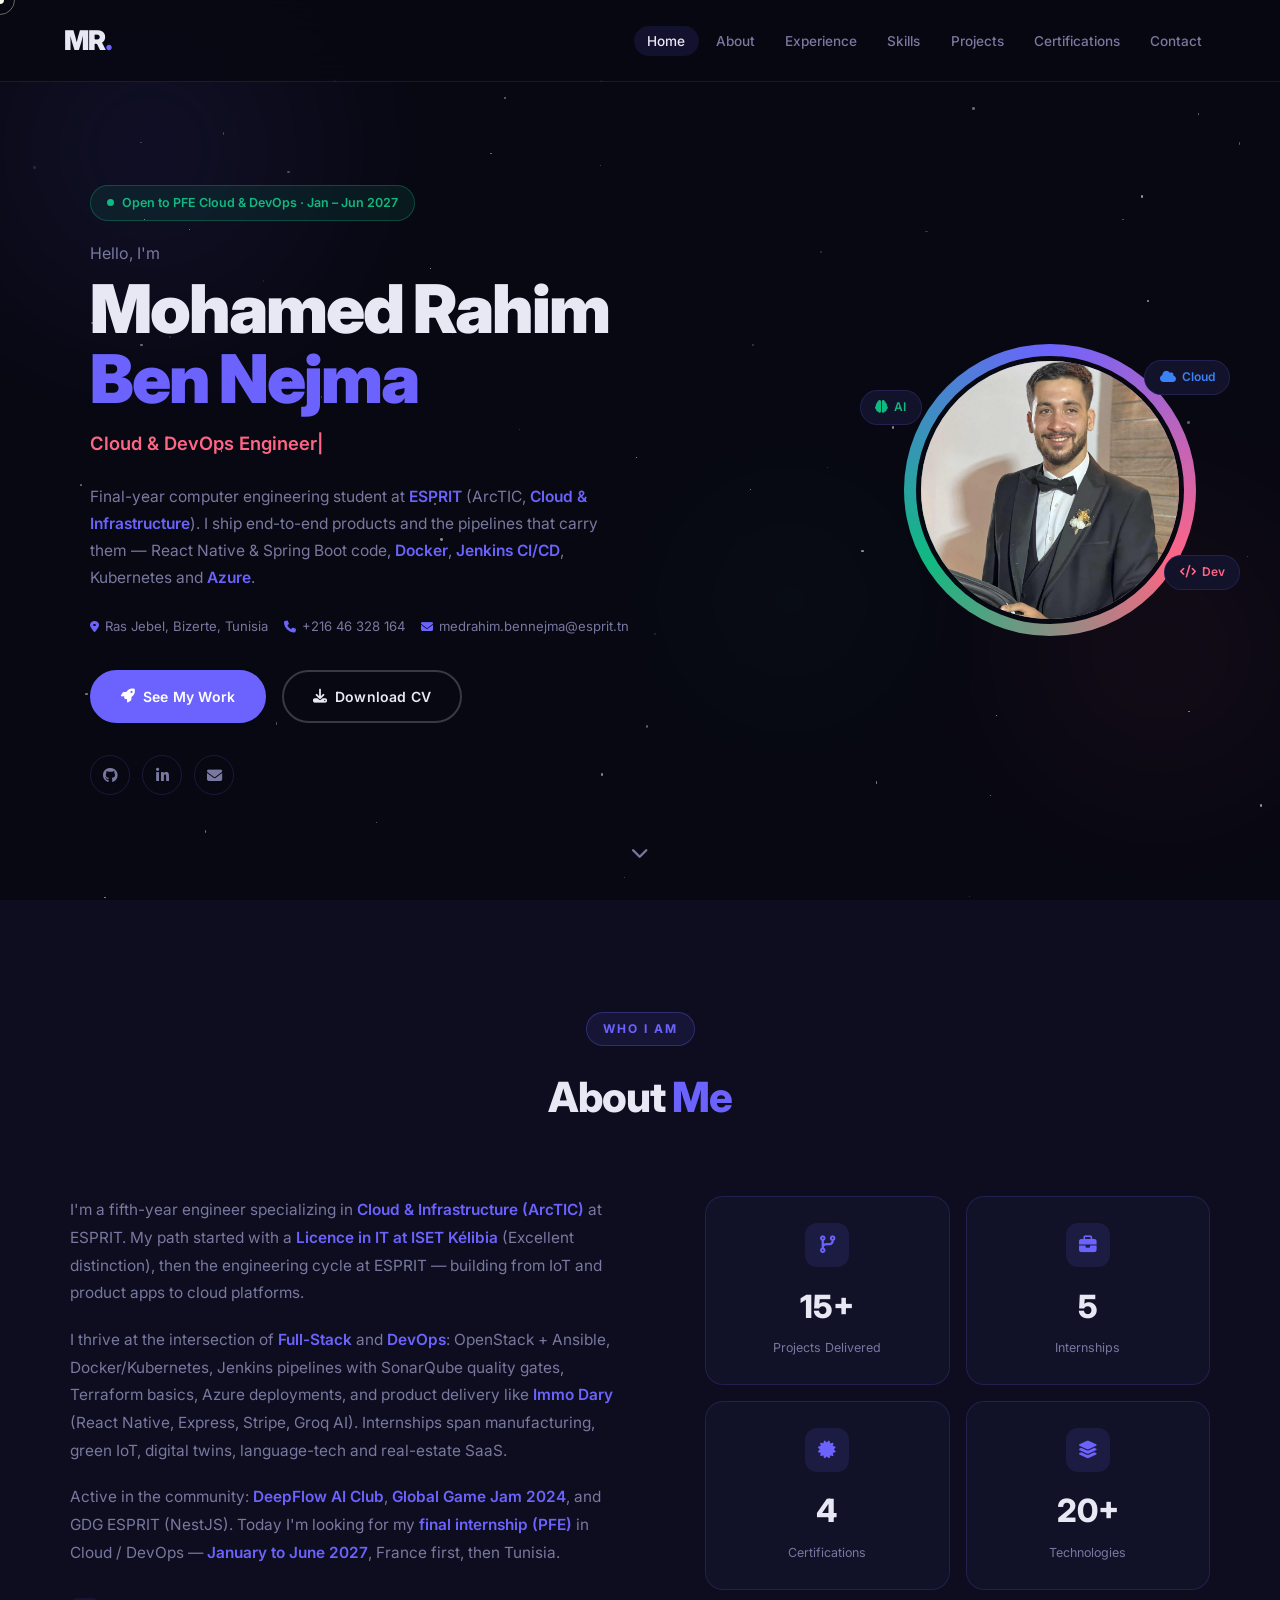
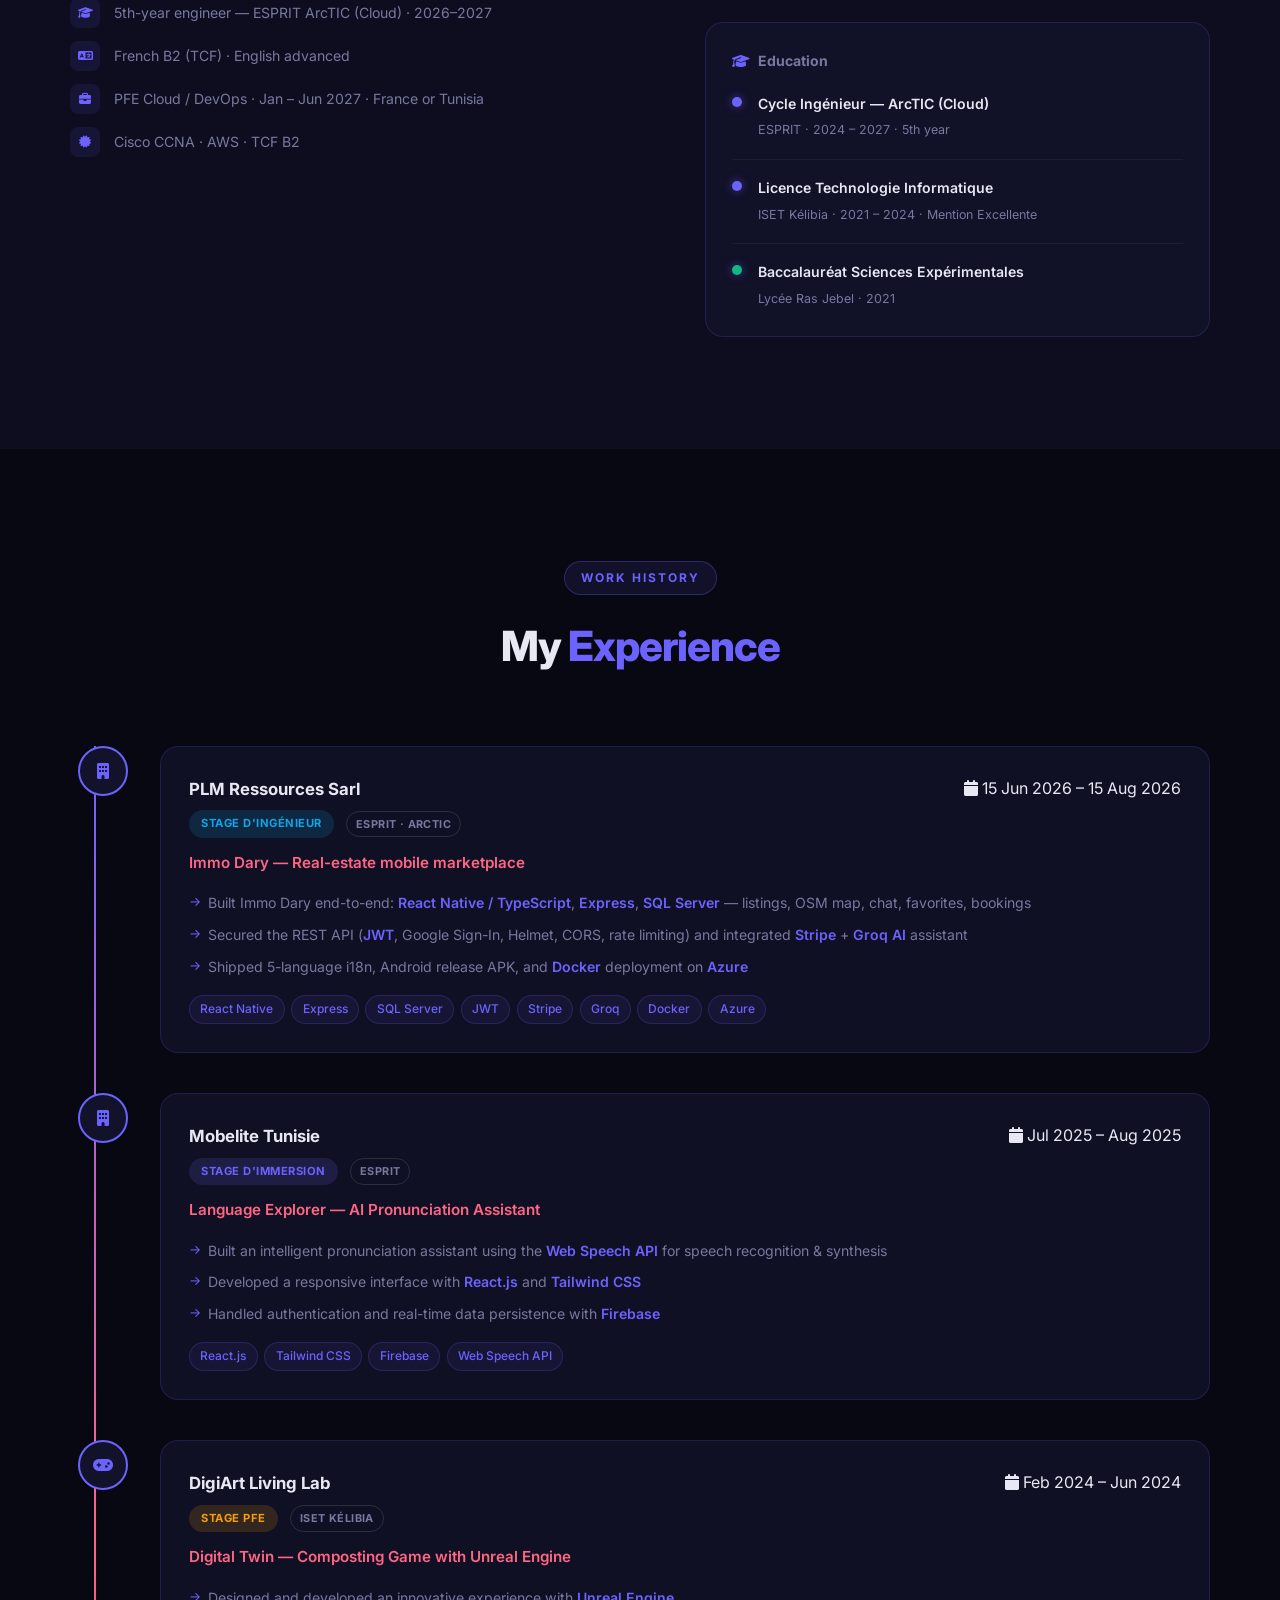
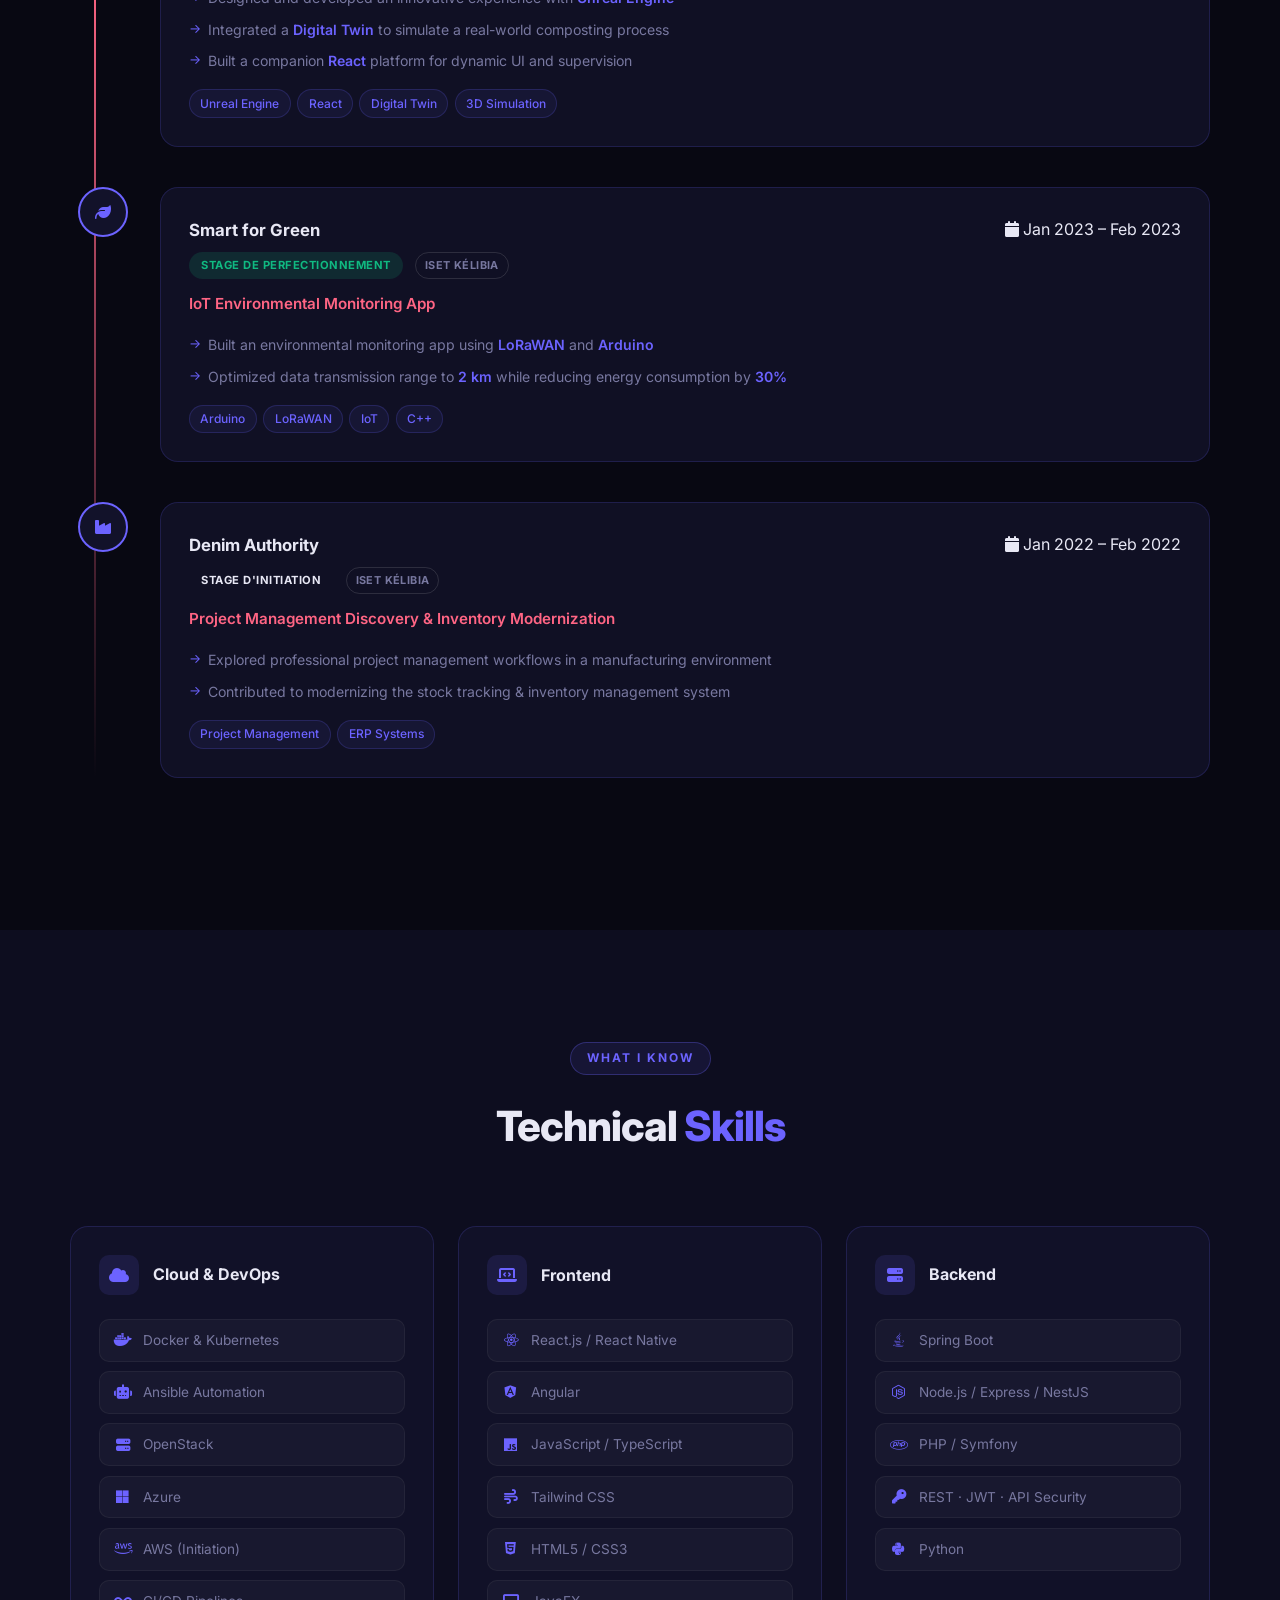
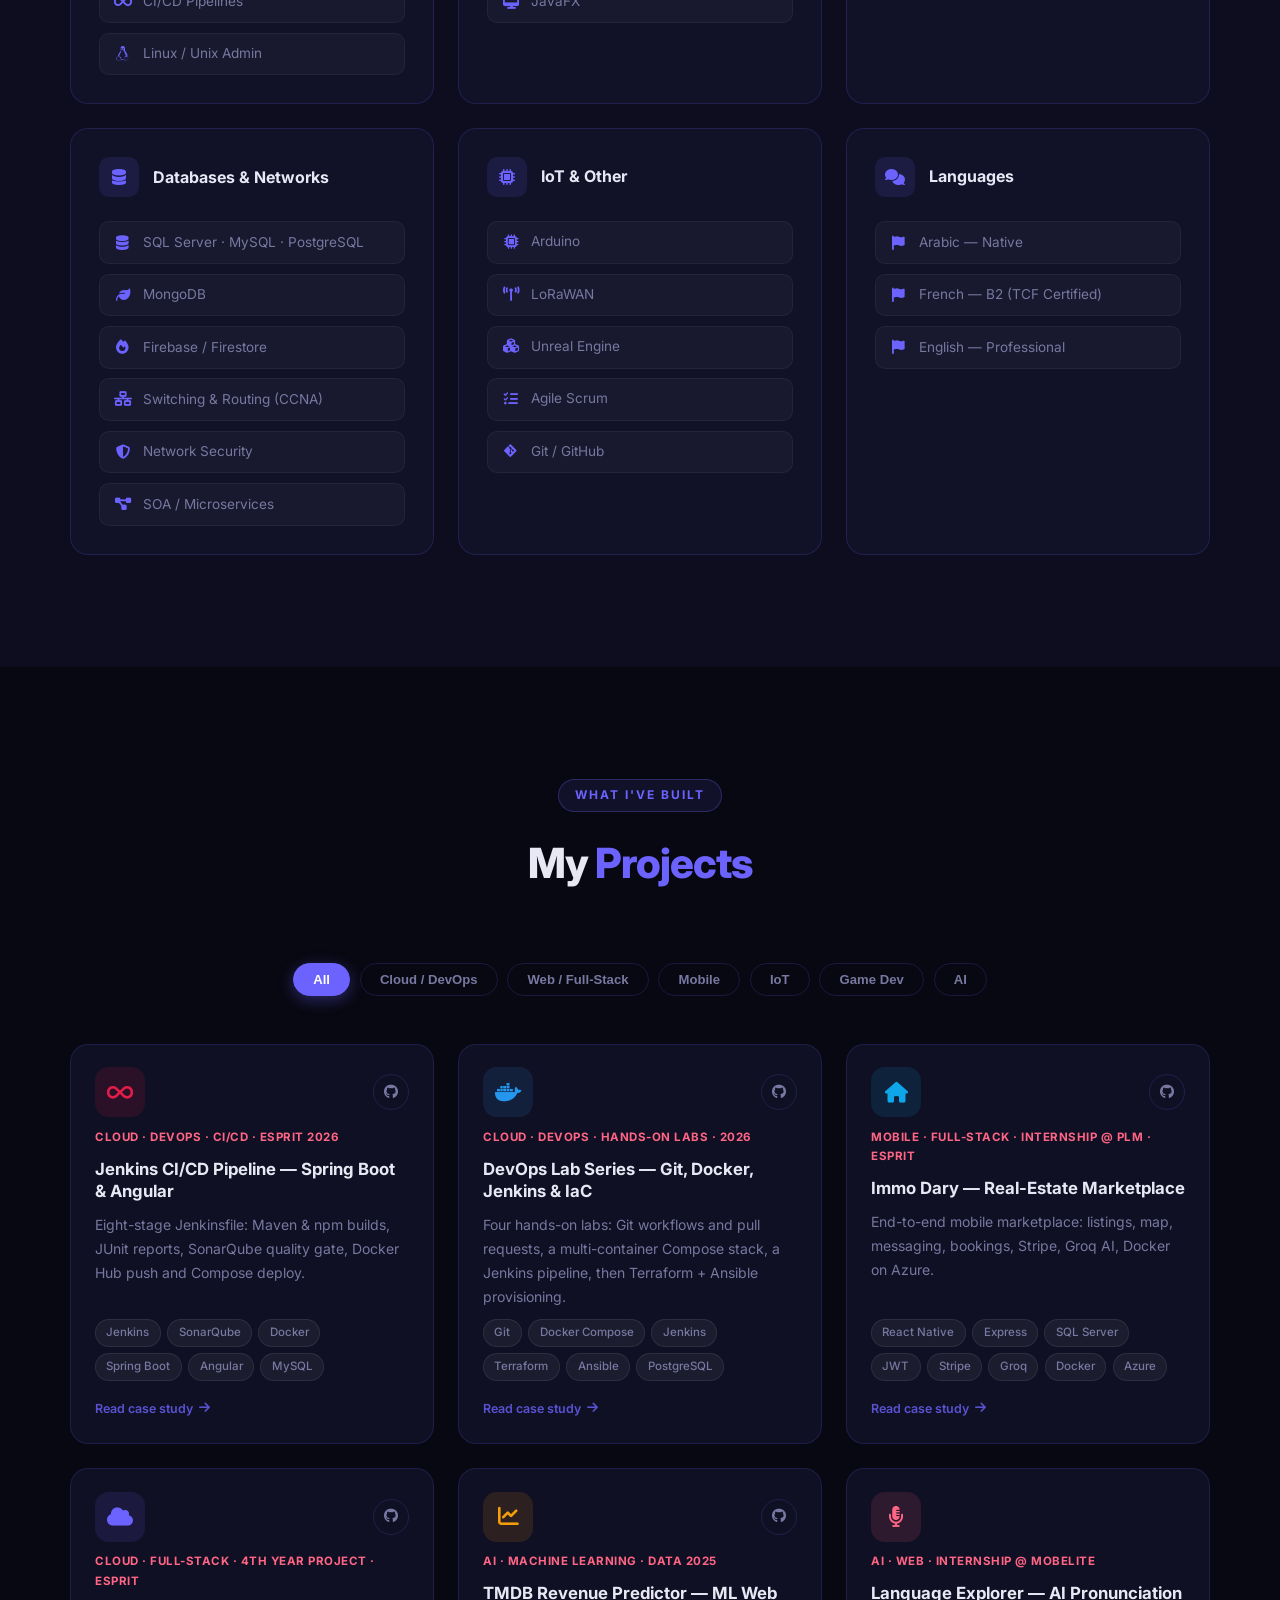
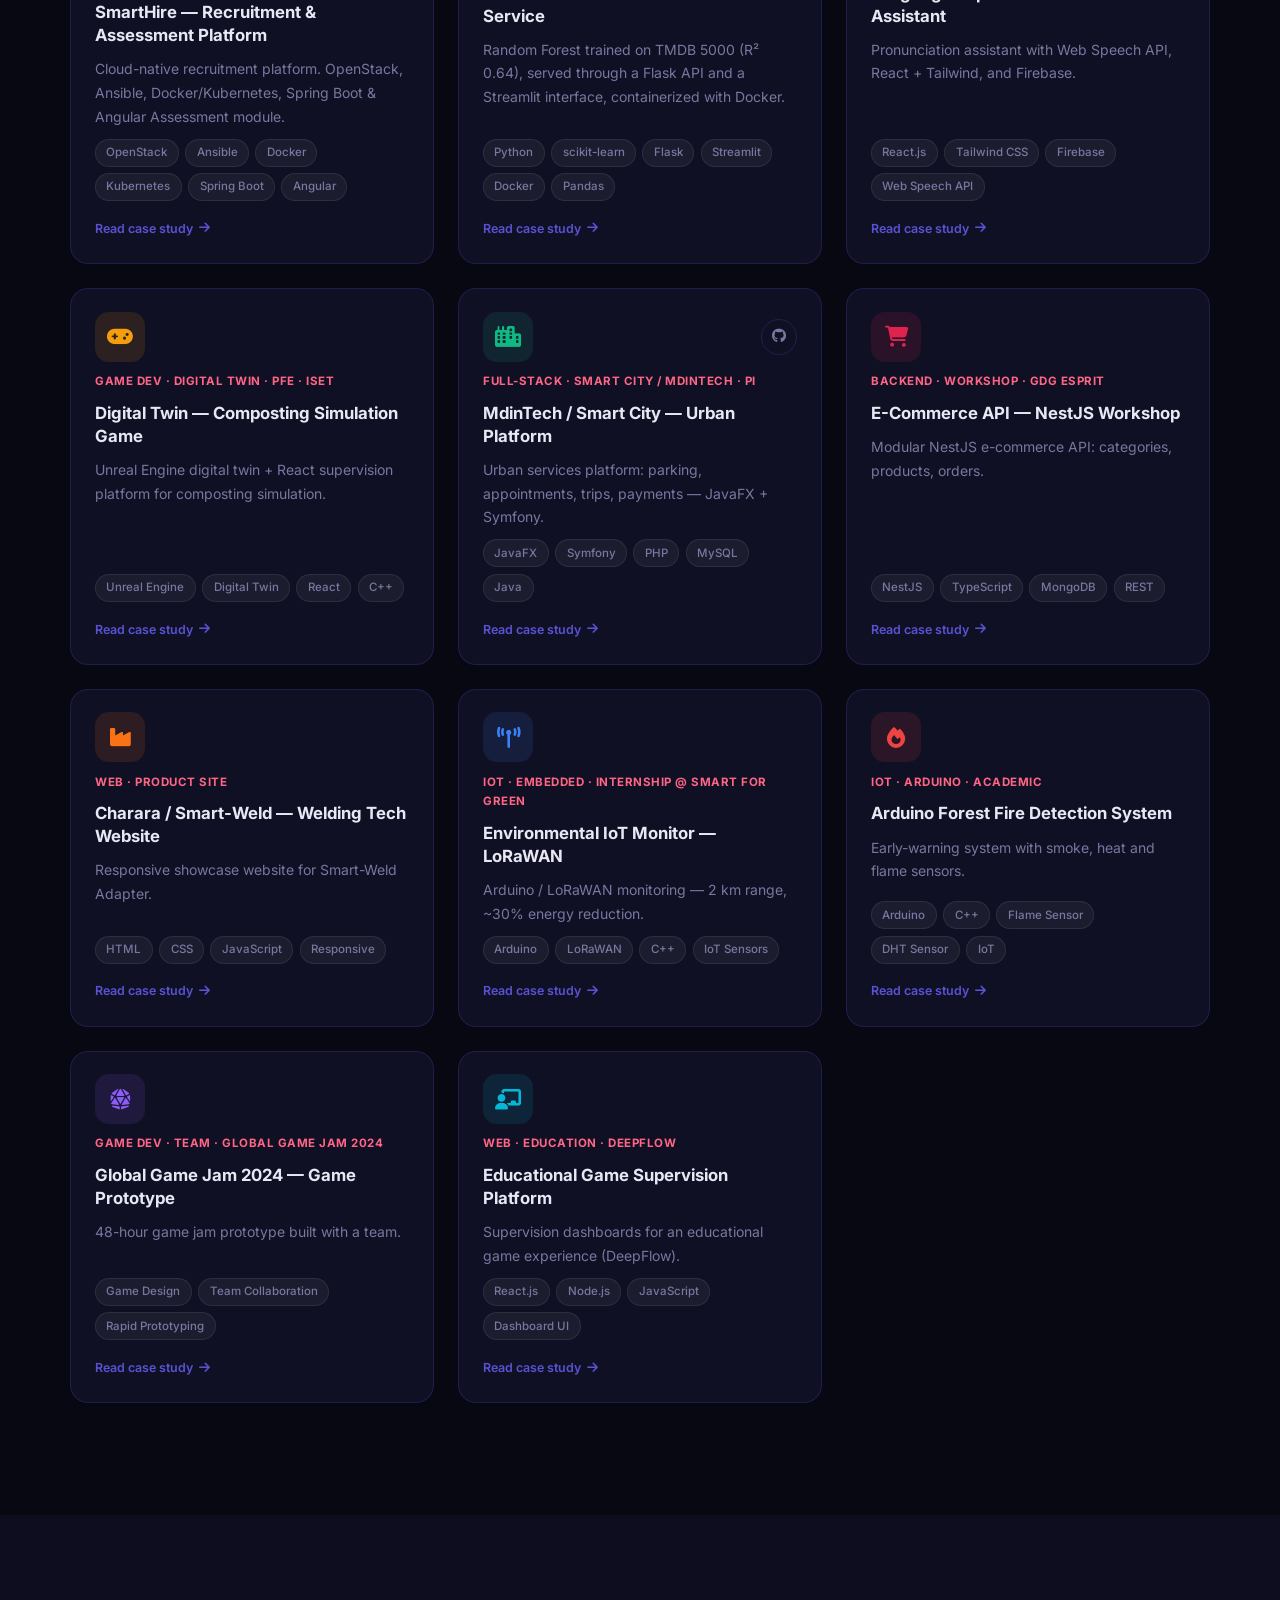
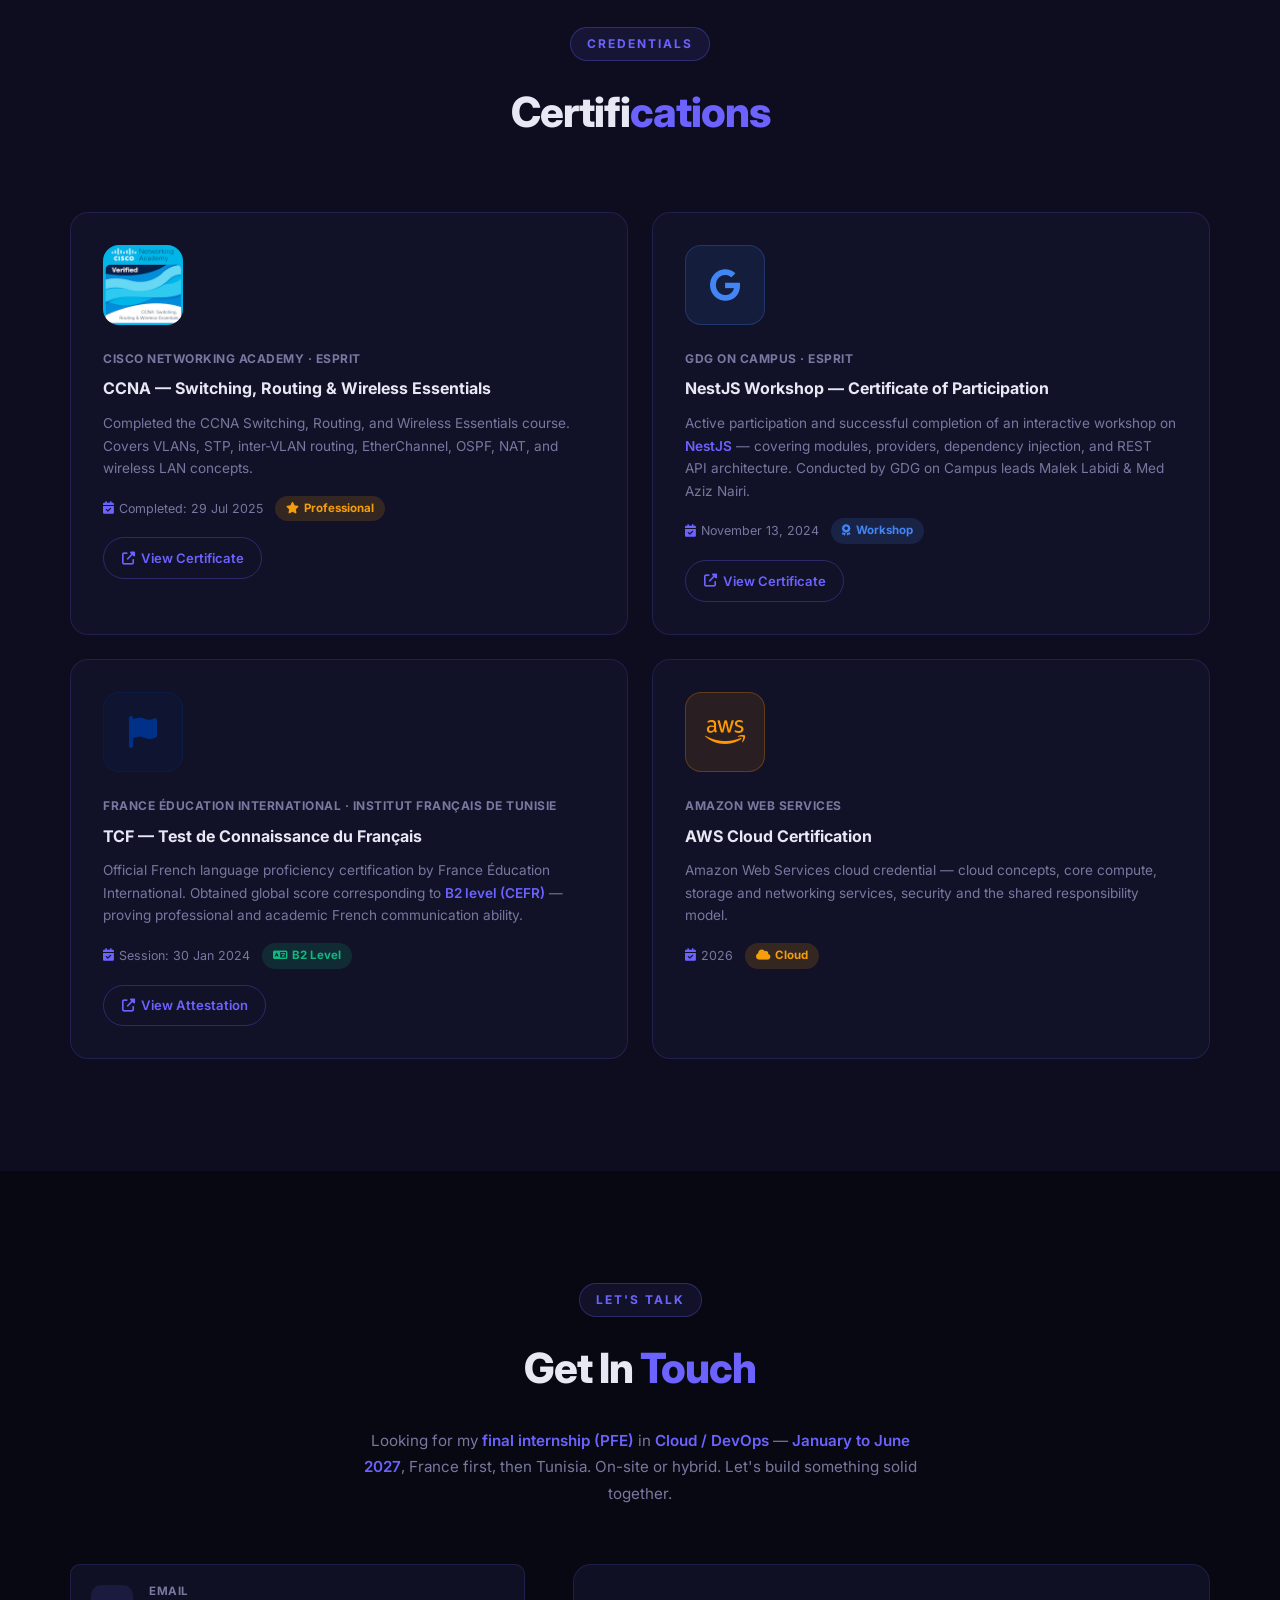
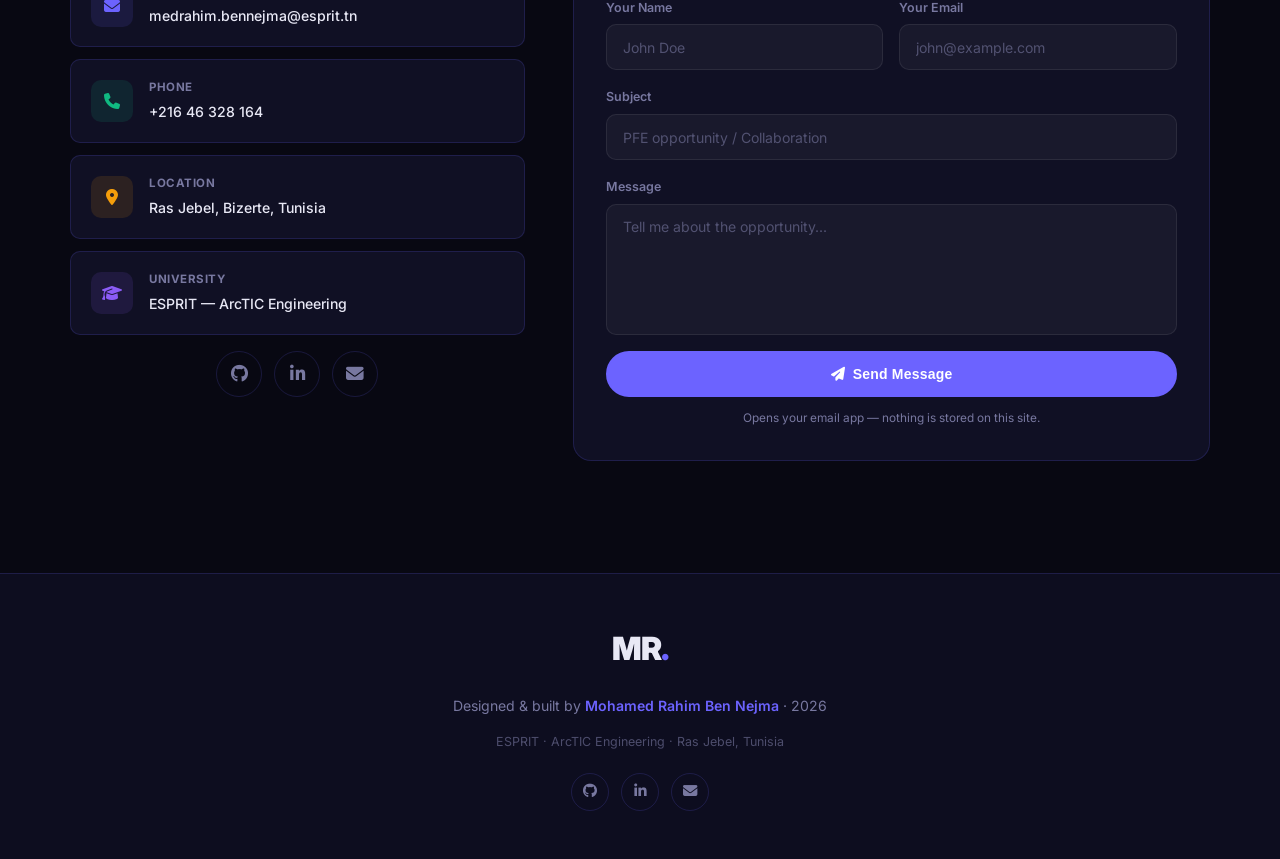
==== commit 62d47147: "Remove the Davine Technologies entry and keep the labs as standalone practice" ====
--- a/index.html
+++ b/index.html
@@ -28,7 +28,7 @@
   <link rel="icon" href="data:image/svg+xml,%3Csvg xmlns='http://www.w3.org/2000/svg' viewBox='0 0 100 100'%3E%3Crect width='100' height='100' rx='22' fill='%23080812'/%3E%3Ctext x='50' y='68' font-family='Inter,Arial,sans-serif' font-size='52' font-weight='800' text-anchor='middle' fill='%236c63ff'%3EMR%3C/text%3E%3C/svg%3E"/>
   <link rel="preconnect" href="https://fonts.googleapis.com"/>
   <link rel="preconnect" href="https://fonts.gstatic.com" crossorigin/>
-  <link rel="stylesheet" href="style.css?v=4"/>
+  <link rel="stylesheet" href="style.css?v=5"/>
   <link href="https://fonts.googleapis.com/css2?family=Inter:wght@300;400;500;600;700;800;900&display=swap" rel="stylesheet"/>
   <link rel="stylesheet" href="https://cdnjs.cloudflare.com/ajax/libs/font-awesome/6.5.0/css/all.min.css"/>
 </head>
@@ -128,8 +128,7 @@
             I thrive at the intersection of <strong>Full-Stack</strong> and <strong>DevOps</strong>: OpenStack + Ansible,
             Docker/Kubernetes, Jenkins pipelines with SonarQube quality gates, Terraform basics, Azure deployments,
             and product delivery like <strong>Immo Dary</strong> (React Native, Express, Stripe, Groq AI).
-            Internships span manufacturing, green IoT, digital twins, language-tech, real-estate SaaS,
-            and a junior DevOps programme at <strong>Davine Technologies</strong>.
+            Internships span manufacturing, green IoT, digital twins, language-tech and real-estate SaaS.
           </p>
           <p>
             Active in the community: <strong>DeepFlow AI Club</strong>, <strong>Global Game Jam 2024</strong>, and
@@ -164,7 +163,7 @@
             </div>
             <div class="stat-card">
               <div class="stat-icon"><i class="fas fa-briefcase"></i></div>
-              <h3>6</h3>
+              <h3>5</h3>
               <p>Internships</p>
             </div>
             <div class="stat-card">
@@ -215,30 +214,6 @@
         <h2 class="section-title">My <span>Experience</span></h2>
       </div>
       <div class="timeline">
-
-        <div class="timeline-item" data-reveal>
-          <div class="timeline-dot"><i class="fas fa-infinity"></i></div>
-          <div class="timeline-card">
-            <div class="tl-header">
-              <div class="tl-company">
-                <h3>Davine Technologies</h3>
-                <span class="tl-type intern">Junior DevOps Internship</span>
-                <span class="tl-school">ESPRIT · ArcTIC</span>
-              </div>
-              <span class="tl-date"><i class="fas fa-calendar"></i> 2026</span>
-            </div>
-            <h4 class="tl-project">DevOps labs — Git, containers, CI/CD and infrastructure as code</h4>
-            <ul class="tl-bullets">
-              <li>Practised <strong>Git</strong> collaboration end to end: feature branches, pull requests and merge-conflict resolution on a shared Python codebase</li>
-              <li>Containerised an <strong>Nginx + Node.js + PostgreSQL</strong> stack with custom Dockerfiles, <strong>Docker Compose</strong> and a dedicated network</li>
-              <li>Built a declarative <strong>Jenkins</strong> pipeline — checkout, build, test and validation stages on a Node.js application</li>
-              <li>Provisioned infrastructure with <strong>Terraform</strong> and configured servers with <strong>Ansible</strong> playbooks</li>
-            </ul>
-            <div class="tl-tech">
-              <span>Git</span><span>Docker</span><span>Docker Compose</span><span>Jenkins</span><span>Terraform</span><span>Ansible</span><span>PostgreSQL</span>
-            </div>
-          </div>
-        </div>
 
         <div class="timeline-item" data-reveal>
           <div class="timeline-dot"><i class="fas fa-building"></i></div>
@@ -507,7 +482,7 @@
               <a href="https://github.com/MedRahim/DevOps-Week-06" class="proj-link" title="View repository" target="_blank" rel="noopener noreferrer" data-stop><i class="fab fa-github"></i></a>
             </div>
           </div>
-          <span class="project-category-tag">Cloud · DevOps · Internship labs · Davine Technologies 2026</span>
+          <span class="project-category-tag">Cloud · DevOps · Hands-on labs · 2026</span>
           <h3>DevOps Lab Series — Git, Docker, Jenkins &amp; IaC</h3>
           <p>
             Four hands-on labs: Git workflows and pull requests, a multi-container Compose stack, a Jenkins pipeline, then Terraform + Ansible provisioning.
@@ -1007,7 +982,7 @@
   }
   </script>
 
-  <script src="projects-data.js?v=4"></script>
-  <script src="script.js?v=4"></script>
+  <script src="projects-data.js?v=5"></script>
+  <script src="script.js?v=5"></script>
 </body>
 </html>
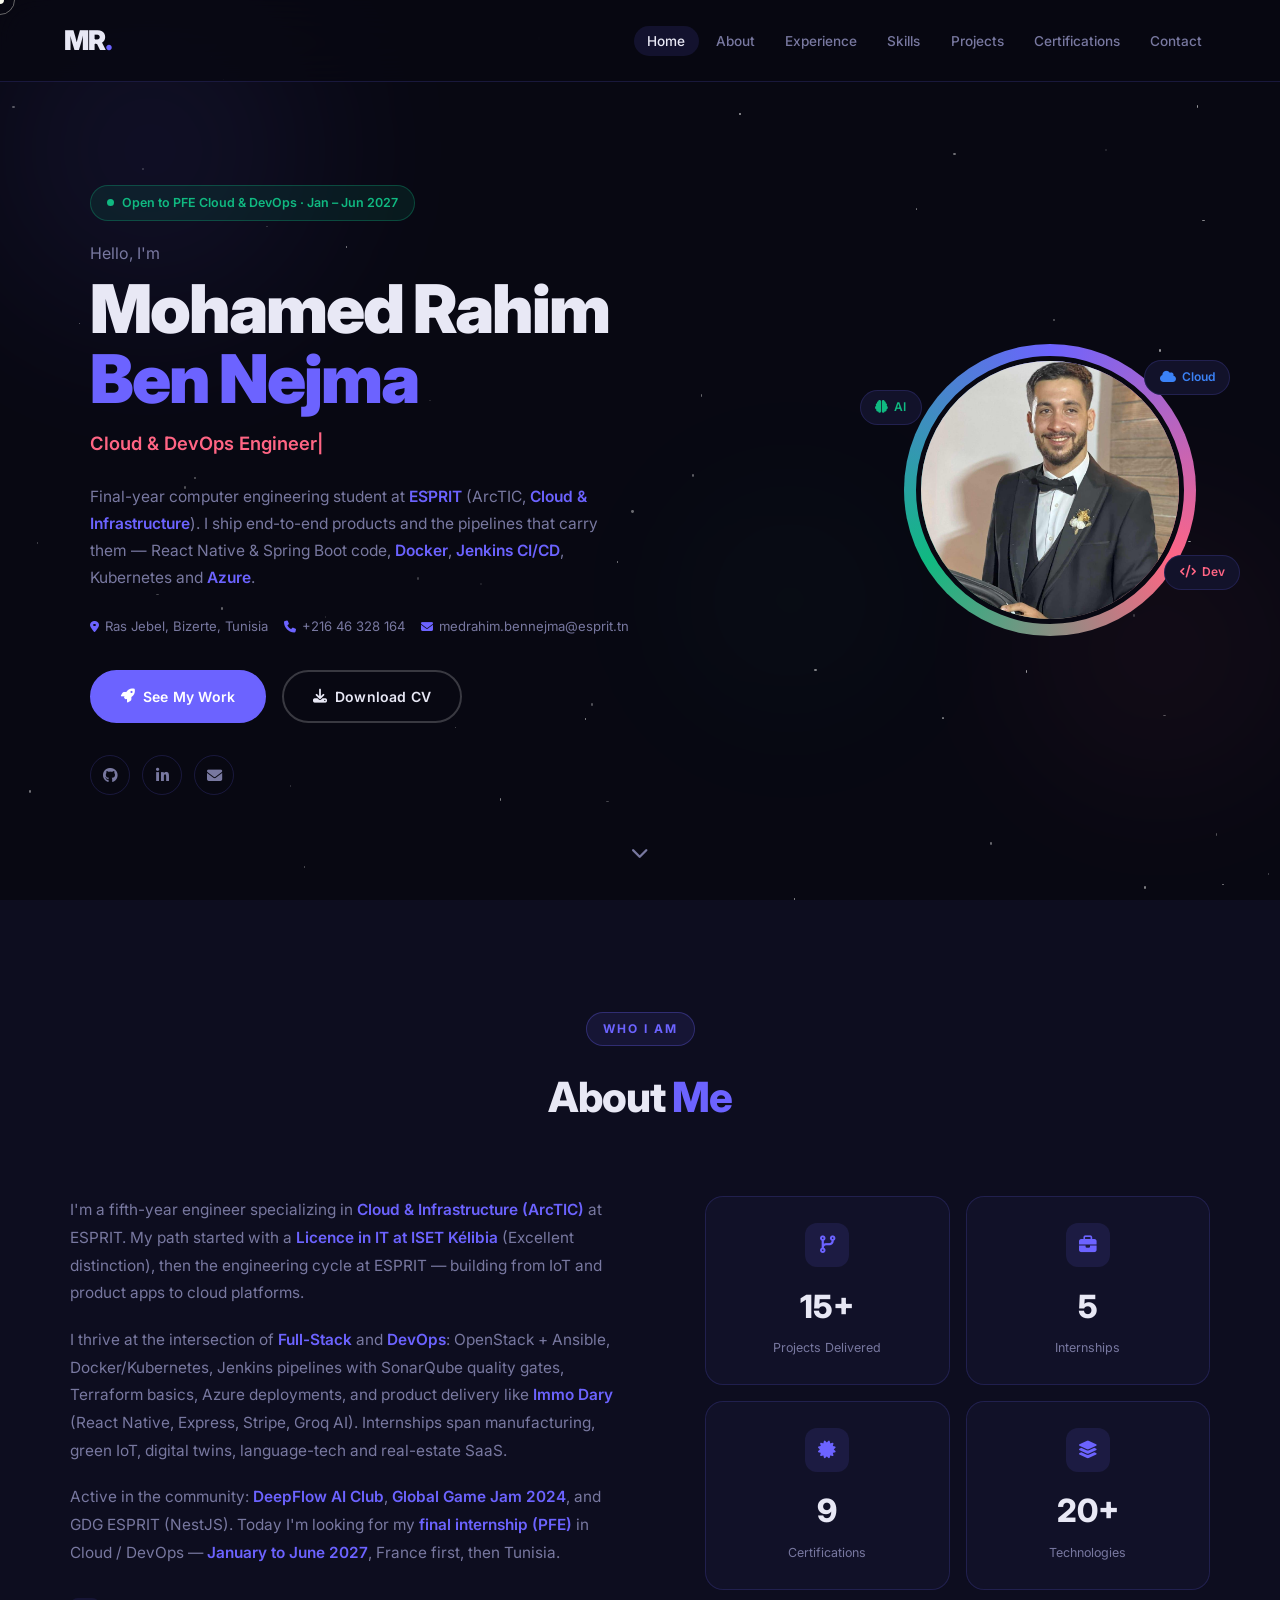
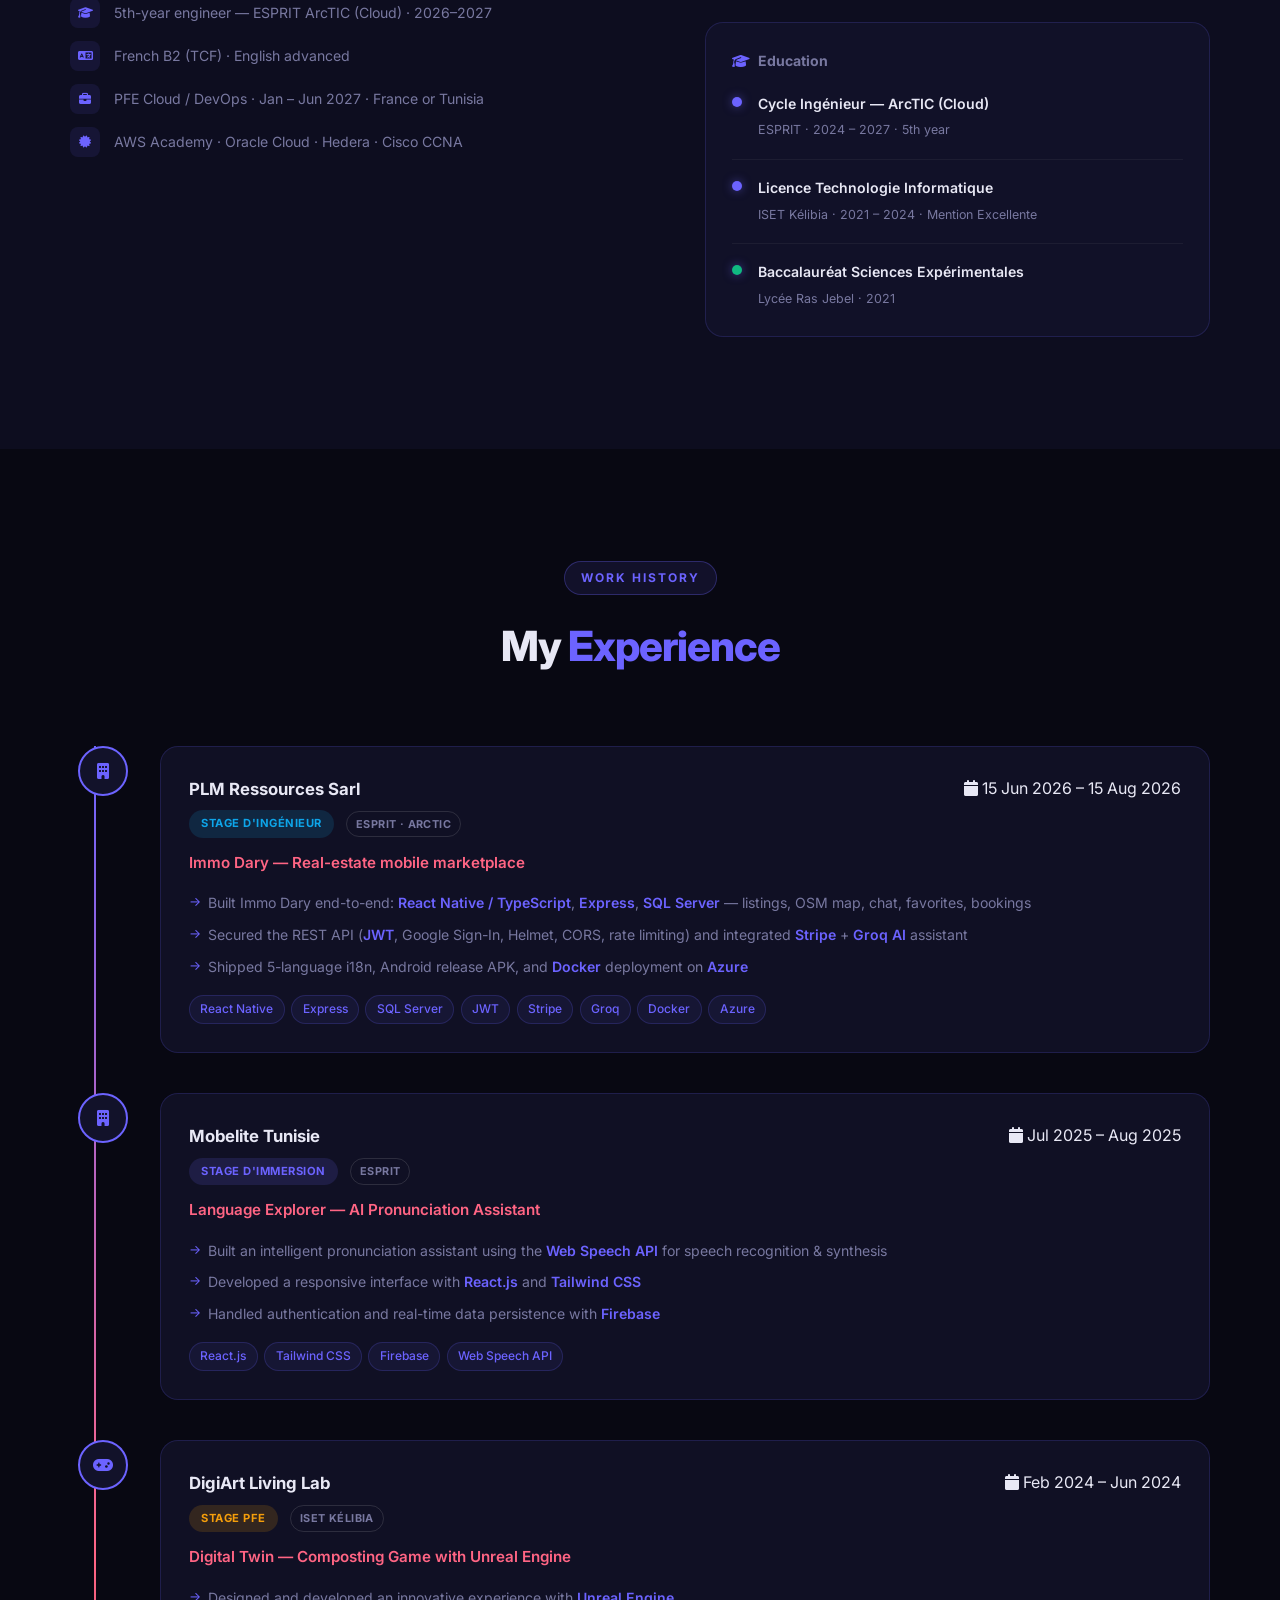
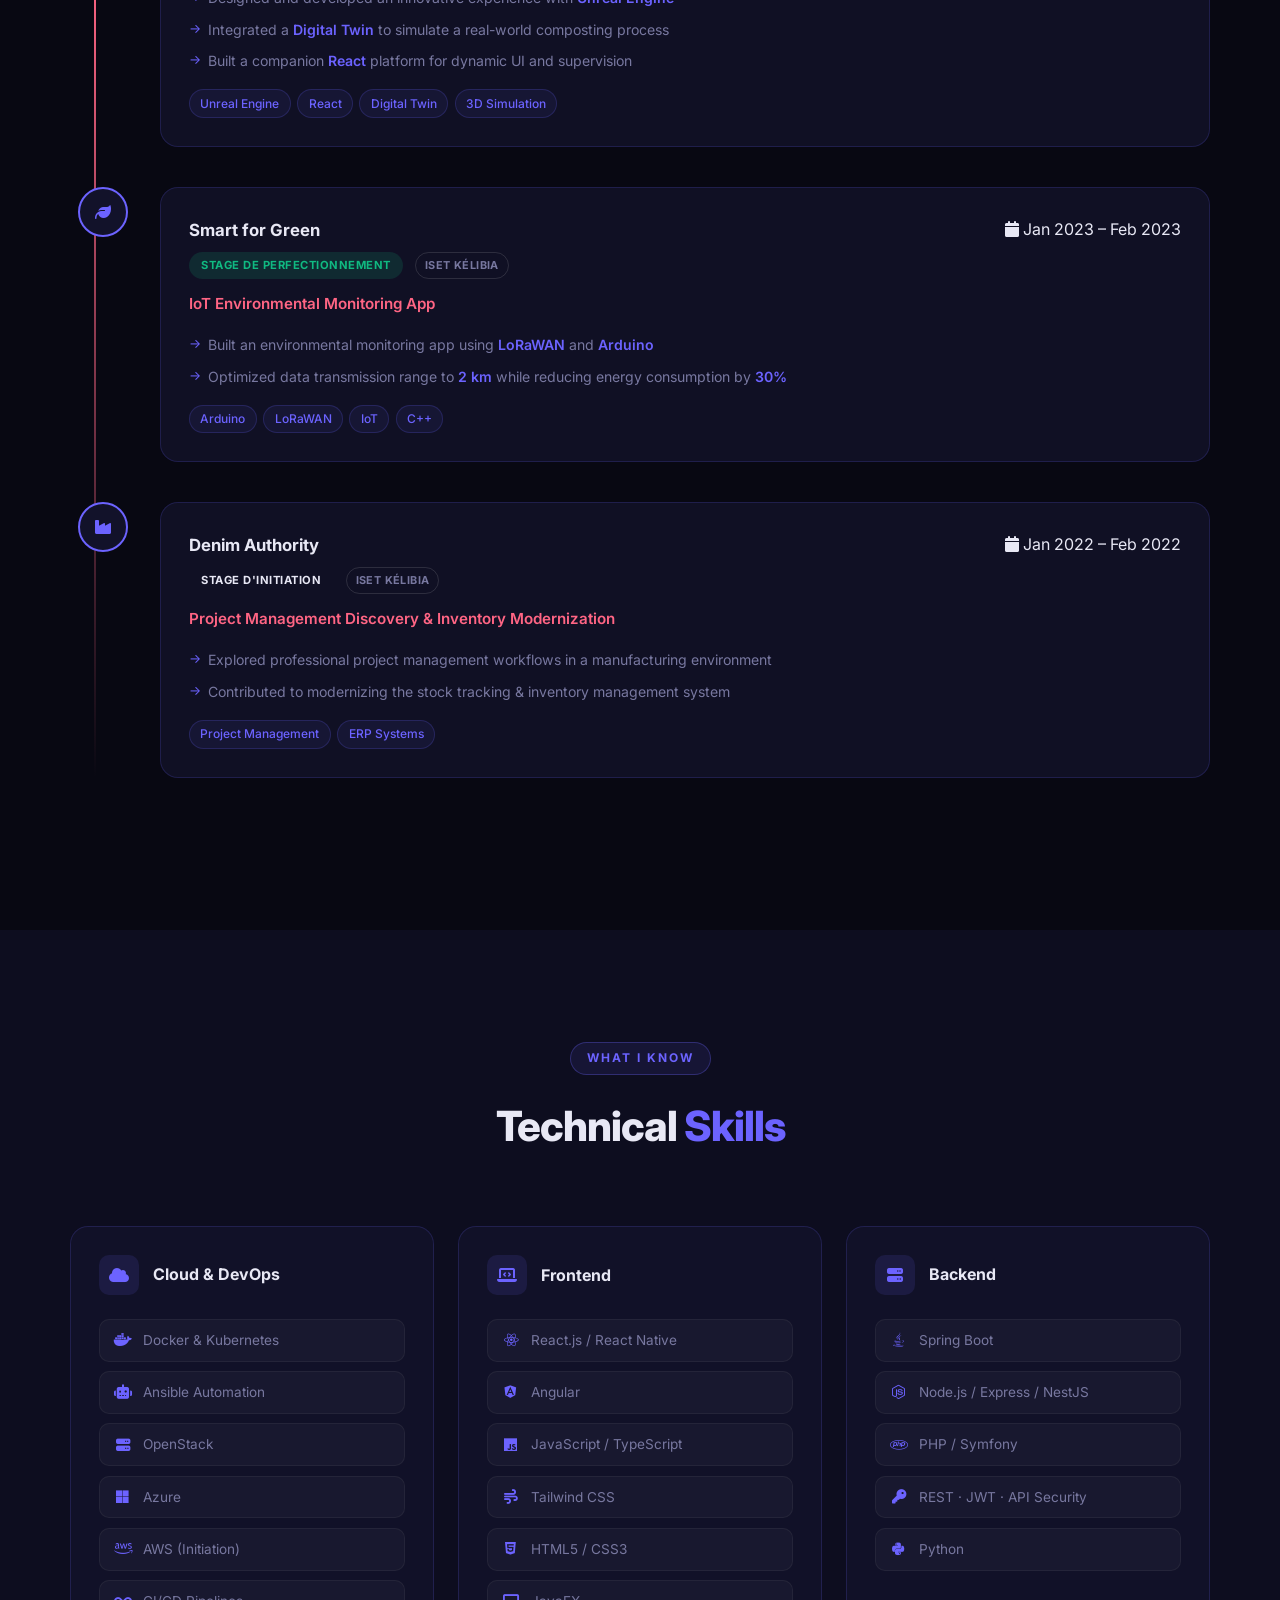
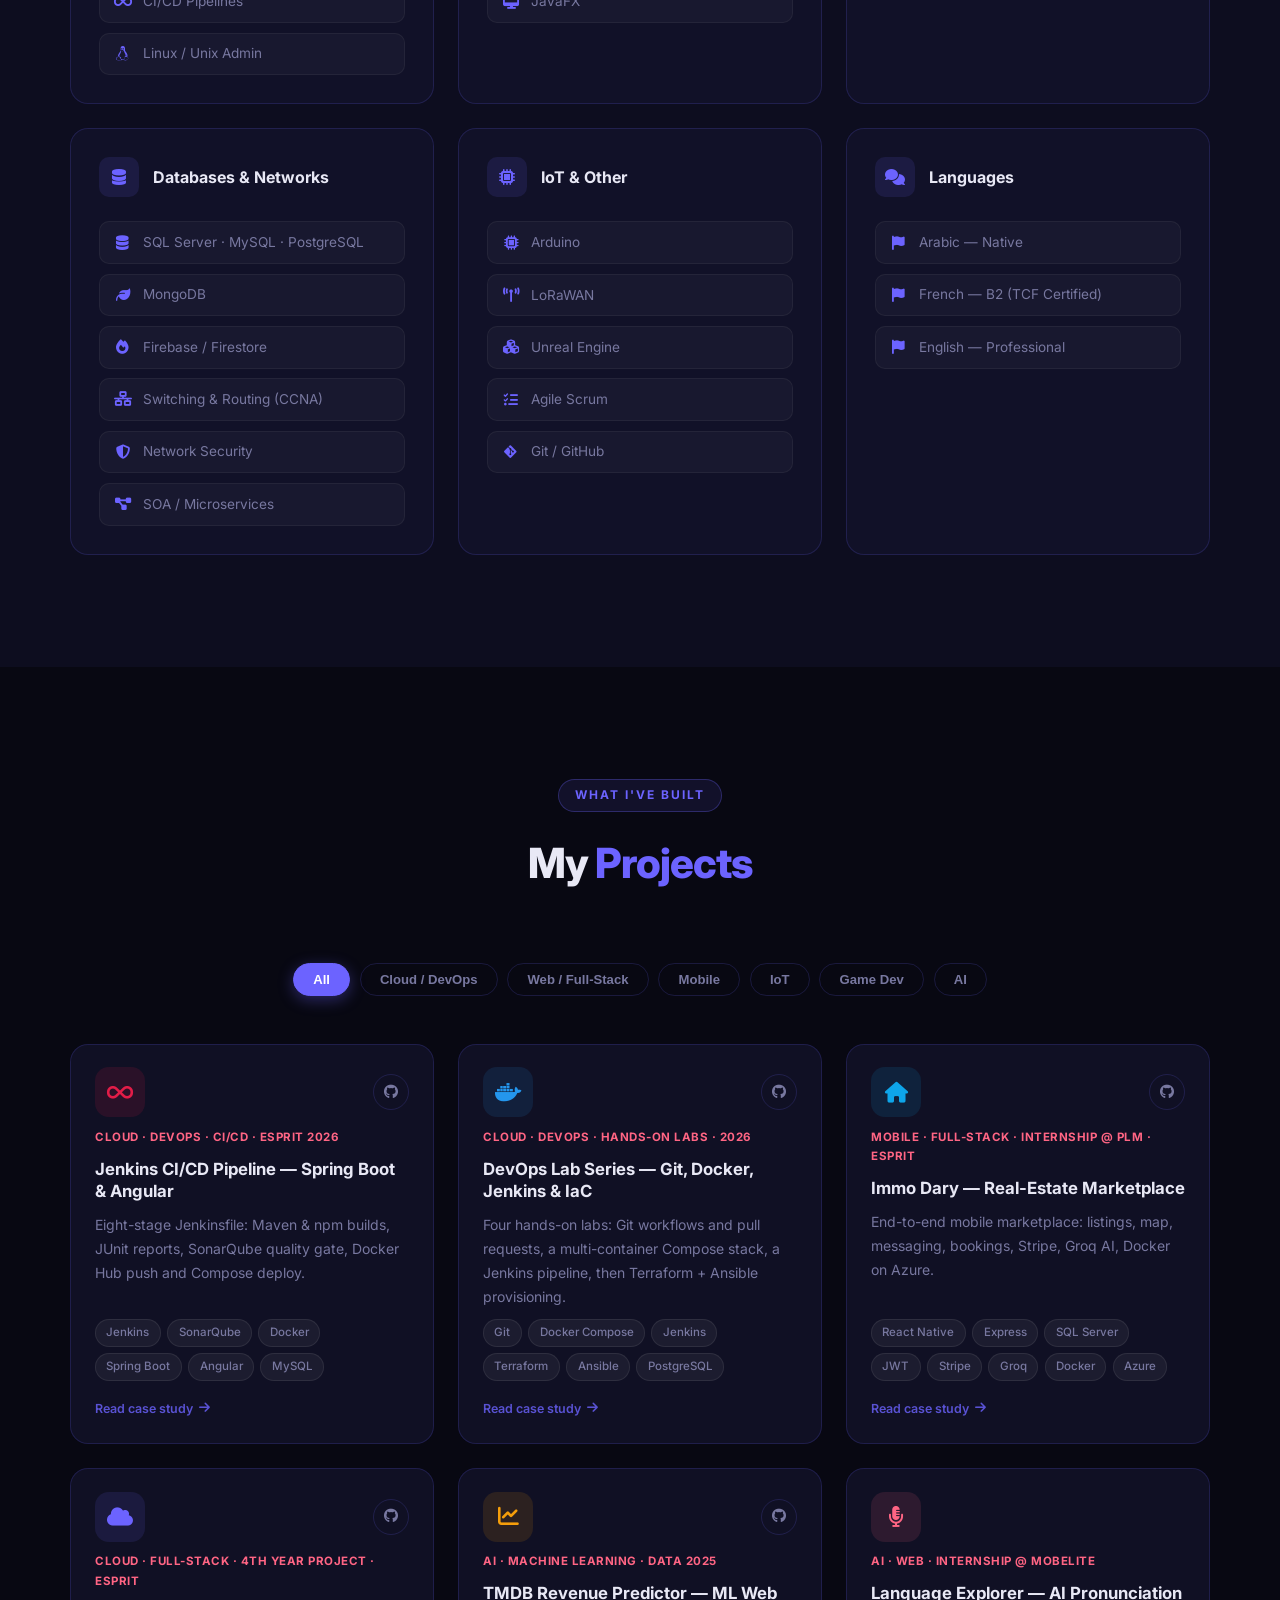
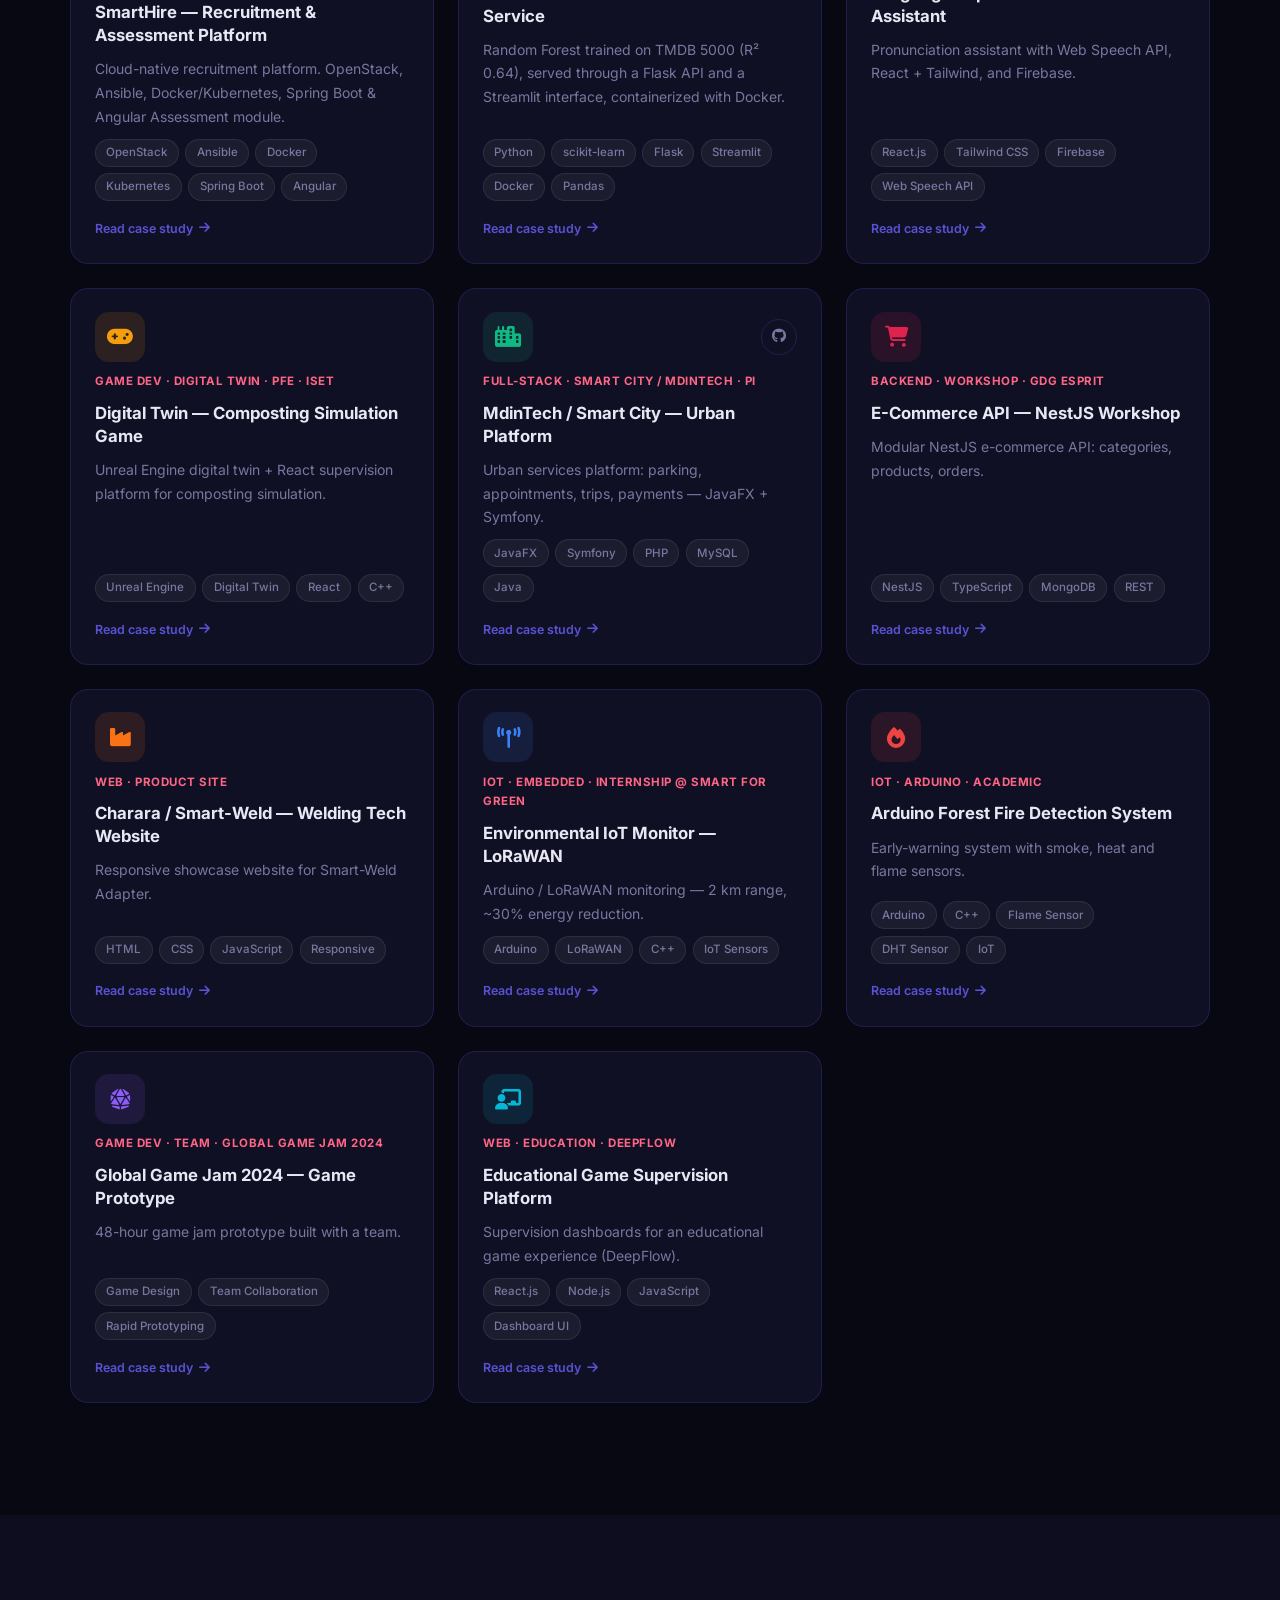
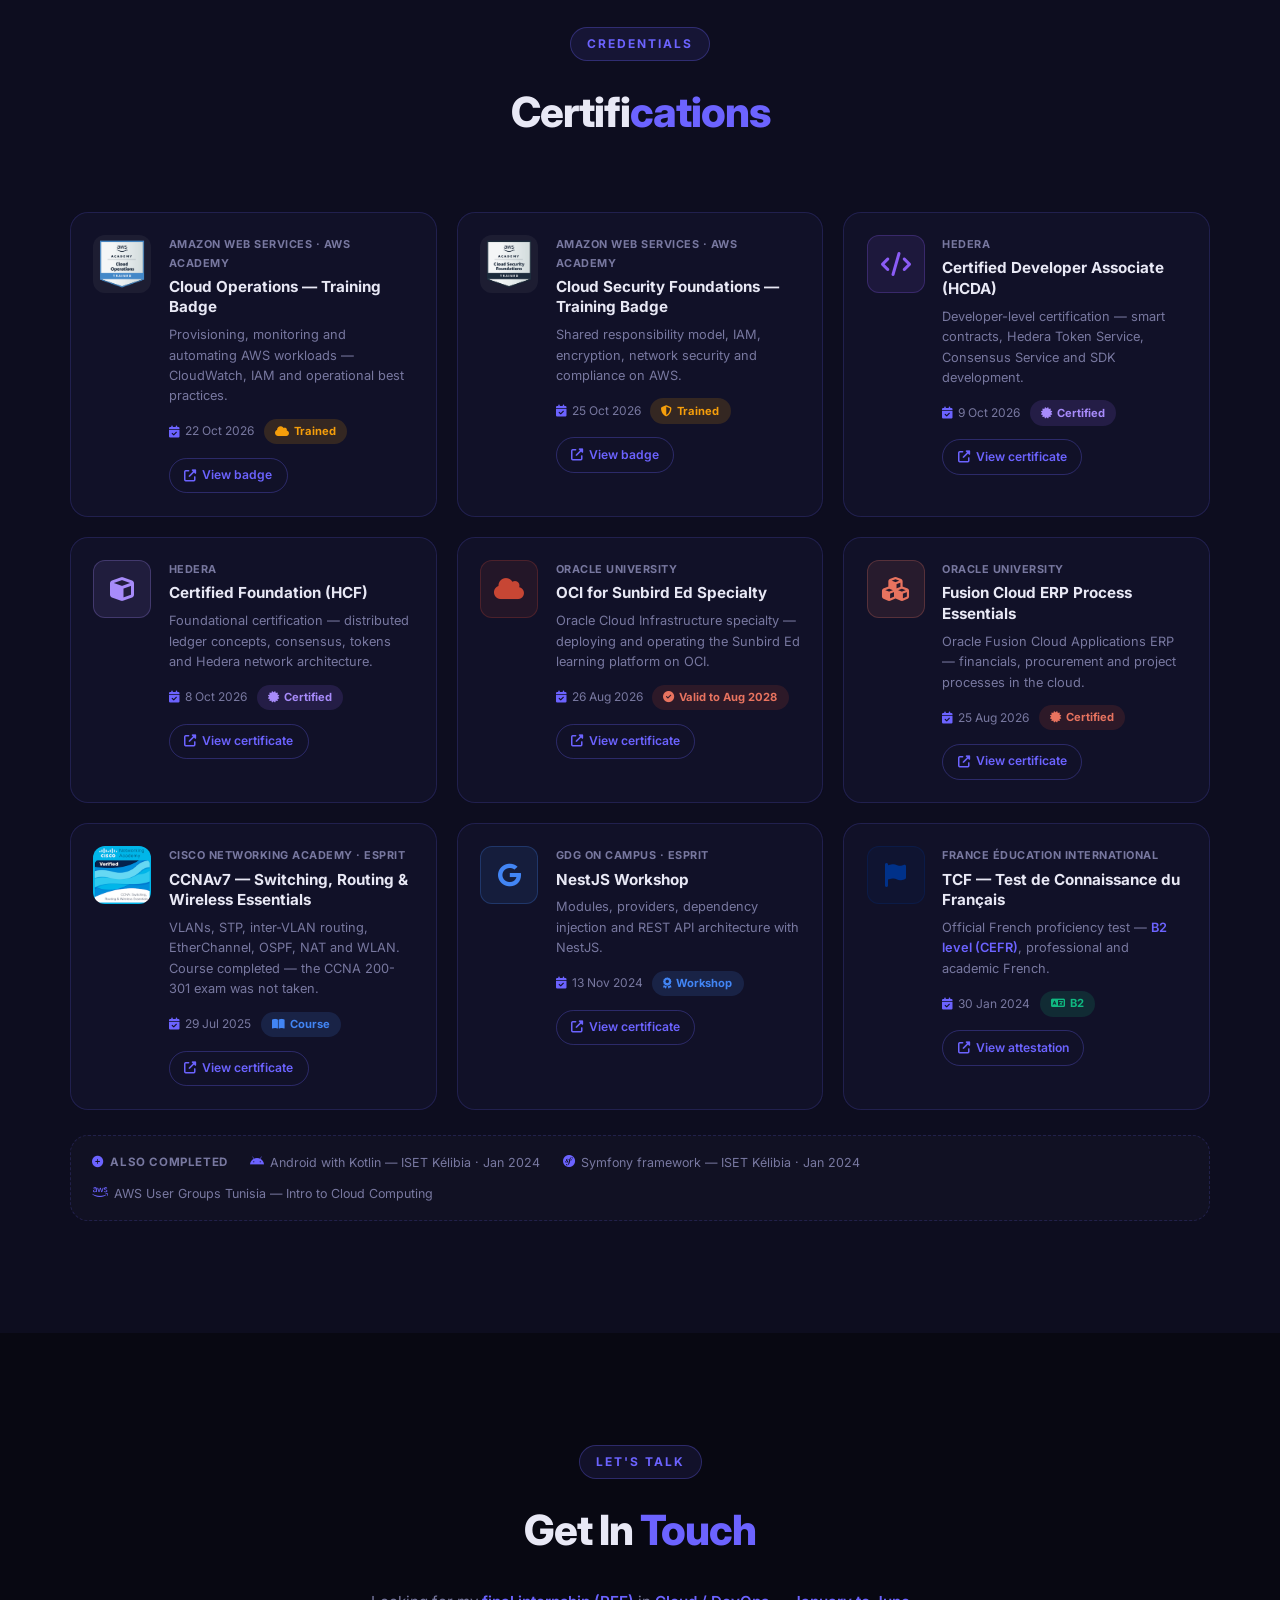
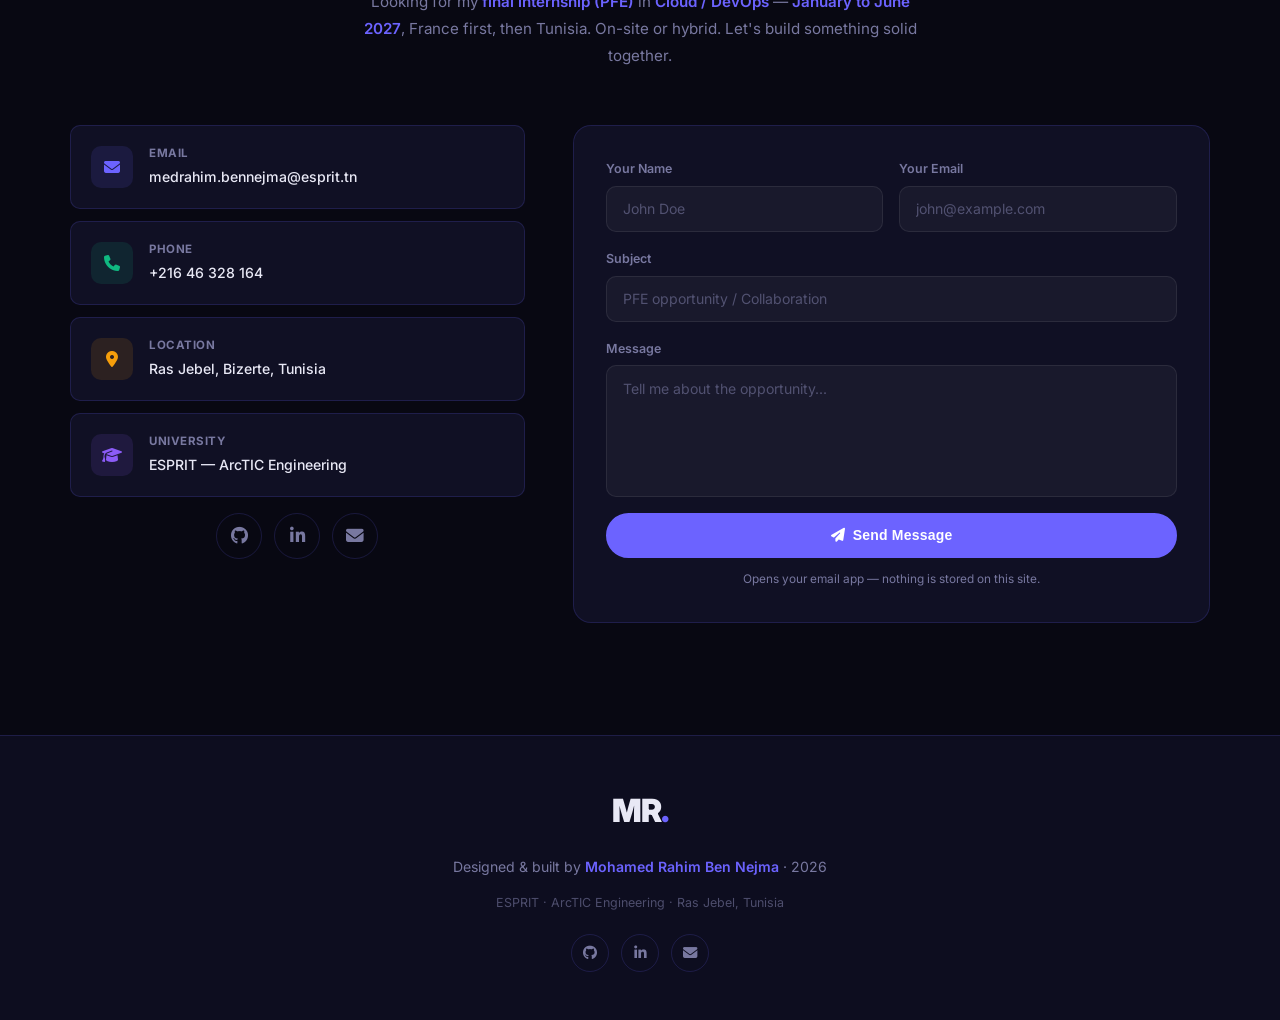
==== commit ace012a3: "Replace the generic AWS card with verified certifications Add AWS Academy Cloud Operations and Cloud" ====
--- a/index.html
+++ b/index.html
@@ -4,7 +4,7 @@
   <meta charset="UTF-8" />
   <meta name="viewport" content="width=device-width, initial-scale=1.0"/>
   <title>Med Rahim Ben Nejma | Cloud &amp; DevOps Engineer</title>
-  <meta name="description" content="Mohamed Rahim Ben Nejma — computer engineer at ESPRIT (ArcTIC, Cloud &amp; Infrastructure). React Native, Spring Boot, Docker, Kubernetes, Jenkins CI/CD and Azure. Open to a Cloud / DevOps PFE, January–June 2027."/>
+  <meta name="description" content="Mohamed Rahim Ben Nejma — computer engineer at ESPRIT (ArcTIC, Cloud &amp; Infrastructure). AWS Academy, Oracle Cloud and Hedera certified. React Native, Spring Boot, Docker, Kubernetes, Jenkins CI/CD and Azure. Open to a Cloud / DevOps PFE, January–June 2027."/>
   <meta name="author" content="Mohamed Rahim Ben Nejma"/>
   <meta name="theme-color" content="#080812"/>
   <link rel="canonical" href="https://medrahim.github.io/"/>
@@ -13,7 +13,7 @@
   <meta property="og:type" content="website"/>
   <meta property="og:url" content="https://medrahim.github.io/"/>
   <meta property="og:title" content="Med Rahim Ben Nejma — Cloud &amp; DevOps Engineer"/>
-  <meta property="og:description" content="Cloud &amp; Infrastructure engineer at ESPRIT — React Native, Spring Boot, Docker, Kubernetes, Jenkins CI/CD, Azure. Open to a PFE, January–June 2027."/>
+  <meta property="og:description" content="Cloud &amp; Infrastructure engineer at ESPRIT — AWS Academy, Oracle Cloud and Hedera certified. React Native, Spring Boot, Docker, Kubernetes, Jenkins CI/CD, Azure. Open to a PFE, January–June 2027."/>
   <meta property="og:image" content="https://medrahim.github.io/og-image.png"/>
   <meta property="og:image:width" content="1200"/>
   <meta property="og:image:height" content="630"/>
@@ -28,7 +28,7 @@
   <link rel="icon" href="data:image/svg+xml,%3Csvg xmlns='http://www.w3.org/2000/svg' viewBox='0 0 100 100'%3E%3Crect width='100' height='100' rx='22' fill='%23080812'/%3E%3Ctext x='50' y='68' font-family='Inter,Arial,sans-serif' font-size='52' font-weight='800' text-anchor='middle' fill='%236c63ff'%3EMR%3C/text%3E%3C/svg%3E"/>
   <link rel="preconnect" href="https://fonts.googleapis.com"/>
   <link rel="preconnect" href="https://fonts.gstatic.com" crossorigin/>
-  <link rel="stylesheet" href="style.css?v=5"/>
+  <link rel="stylesheet" href="style.css?v=6"/>
   <link href="https://fonts.googleapis.com/css2?family=Inter:wght@300;400;500;600;700;800;900&display=swap" rel="stylesheet"/>
   <link rel="stylesheet" href="https://cdnjs.cloudflare.com/ajax/libs/font-awesome/6.5.0/css/all.min.css"/>
 </head>
@@ -150,7 +150,7 @@
             </div>
             <div class="highlight-item">
               <i class="fas fa-certificate"></i>
-              <span>Cisco CCNA · AWS · TCF B2</span>
+              <span>AWS Academy · Oracle Cloud · Hedera · Cisco CCNA</span>
             </div>
           </div>
         </div>
@@ -168,7 +168,7 @@
             </div>
             <div class="stat-card">
               <div class="stat-icon"><i class="fas fa-certificate"></i></div>
-              <h3>4</h3>
+              <h3>9</h3>
               <p>Certifications</p>
             </div>
             <div class="stat-card">
@@ -739,19 +739,126 @@
 
         <div class="cert-card" data-reveal>
           <div class="cert-badge">
-            <img src="./ccna-switching-routing-and-wireless-essentials.1.png" alt="CCNA Badge"/>
+            <img src="./certifs/aws-academy-cloud-operations.png" alt="AWS Academy Cloud Operations badge"/>
+          </div>
+          <div class="cert-body">
+            <span class="cert-org">Amazon Web Services · AWS Academy</span>
+            <h3>Cloud Operations — Training Badge</h3>
+            <p>Provisioning, monitoring and automating AWS workloads — CloudWatch, IAM and operational best practices.</p>
+            <div class="cert-meta">
+              <span class="cert-date"><i class="fas fa-calendar-check"></i> 22 Oct 2026</span>
+              <span class="cert-level cert-gold"><i class="fas fa-cloud"></i> Trained</span>
+            </div>
+            <a href="./certifs/aws-academy-cloud-operations.png" class="cert-btn" target="_blank">
+              <i class="fas fa-external-link-alt"></i> View badge
+            </a>
+          </div>
+        </div>
+
+        <div class="cert-card" data-reveal>
+          <div class="cert-badge">
+            <img src="./certifs/aws-academy-cloud-security-foundations.png" alt="AWS Academy Cloud Security Foundations badge"/>
+          </div>
+          <div class="cert-body">
+            <span class="cert-org">Amazon Web Services · AWS Academy</span>
+            <h3>Cloud Security Foundations — Training Badge</h3>
+            <p>Shared responsibility model, IAM, encryption, network security and compliance on AWS.</p>
+            <div class="cert-meta">
+              <span class="cert-date"><i class="fas fa-calendar-check"></i> 25 Oct 2026</span>
+              <span class="cert-level cert-gold"><i class="fas fa-shield-alt"></i> Trained</span>
+            </div>
+            <a href="./certifs/aws-academy-cloud-security-foundations.png" class="cert-btn" target="_blank">
+              <i class="fas fa-external-link-alt"></i> View badge
+            </a>
+          </div>
+        </div>
+
+        <div class="cert-card" data-reveal>
+          <div class="cert-badge cert-badge-icon" style="--badge-color:#8b5cf6">
+            <i class="fas fa-code"></i>
+          </div>
+          <div class="cert-body">
+            <span class="cert-org">Hedera</span>
+            <h3>Certified Developer Associate (HCDA)</h3>
+            <p>Developer-level certification — smart contracts, Hedera Token Service, Consensus Service and SDK development.</p>
+            <div class="cert-meta">
+              <span class="cert-date"><i class="fas fa-calendar-check"></i> 9 Oct 2026</span>
+              <span class="cert-level cert-purple"><i class="fas fa-certificate"></i> Certified</span>
+            </div>
+            <a href="./certifs/hedera-hcda.pdf" class="cert-btn" target="_blank">
+              <i class="fas fa-external-link-alt"></i> View certificate
+            </a>
+          </div>
+        </div>
+
+        <div class="cert-card" data-reveal>
+          <div class="cert-badge cert-badge-icon" style="--badge-color:#a78bfa">
+            <i class="fas fa-cube"></i>
+          </div>
+          <div class="cert-body">
+            <span class="cert-org">Hedera</span>
+            <h3>Certified Foundation (HCF)</h3>
+            <p>Foundational certification — distributed ledger concepts, consensus, tokens and Hedera network architecture.</p>
+            <div class="cert-meta">
+              <span class="cert-date"><i class="fas fa-calendar-check"></i> 8 Oct 2026</span>
+              <span class="cert-level cert-purple"><i class="fas fa-certificate"></i> Certified</span>
+            </div>
+            <a href="./certifs/hedera-hcf.pdf" class="cert-btn" target="_blank">
+              <i class="fas fa-external-link-alt"></i> View certificate
+            </a>
+          </div>
+        </div>
+
+        <div class="cert-card" data-reveal>
+          <div class="cert-badge cert-badge-icon" style="--badge-color:#c74634">
+            <i class="fas fa-cloud"></i>
+          </div>
+          <div class="cert-body">
+            <span class="cert-org">Oracle University</span>
+            <h3>OCI for Sunbird Ed Specialty</h3>
+            <p>Oracle Cloud Infrastructure specialty — deploying and operating the Sunbird Ed learning platform on OCI.</p>
+            <div class="cert-meta">
+              <span class="cert-date"><i class="fas fa-calendar-check"></i> 26 Aug 2026</span>
+              <span class="cert-level cert-red"><i class="fas fa-check-circle"></i> Valid to Aug 2028</span>
+            </div>
+            <a href="./certifs/oracle-oci-sunbird-specialty.pdf" class="cert-btn" target="_blank">
+              <i class="fas fa-external-link-alt"></i> View certificate
+            </a>
+          </div>
+        </div>
+
+        <div class="cert-card" data-reveal>
+          <div class="cert-badge cert-badge-icon" style="--badge-color:#e8735f">
+            <i class="fas fa-cubes"></i>
+          </div>
+          <div class="cert-body">
+            <span class="cert-org">Oracle University</span>
+            <h3>Fusion Cloud ERP Process Essentials</h3>
+            <p>Oracle Fusion Cloud Applications ERP — financials, procurement and project processes in the cloud.</p>
+            <div class="cert-meta">
+              <span class="cert-date"><i class="fas fa-calendar-check"></i> 25 Aug 2026</span>
+              <span class="cert-level cert-red"><i class="fas fa-certificate"></i> Certified</span>
+            </div>
+            <a href="./certifs/oracle-fusion-erp-essentials.pdf" class="cert-btn" target="_blank">
+              <i class="fas fa-external-link-alt"></i> View certificate
+            </a>
+          </div>
+        </div>
+
+        <div class="cert-card" data-reveal>
+          <div class="cert-badge">
+            <img src="./ccna-switching-routing-and-wireless-essentials.1.png" alt="CCNA badge"/>
           </div>
           <div class="cert-body">
             <span class="cert-org">Cisco Networking Academy · ESPRIT</span>
-            <h3>CCNA — Switching, Routing &amp; Wireless Essentials</h3>
-            <p>Completed the CCNA Switching, Routing, and Wireless Essentials course. Covers VLANs, STP,
-            inter-VLAN routing, EtherChannel, OSPF, NAT, and wireless LAN concepts.</p>
+            <h3>CCNAv7 — Switching, Routing &amp; Wireless Essentials</h3>
+            <p>VLANs, STP, inter-VLAN routing, EtherChannel, OSPF, NAT and WLAN. Course completed — the CCNA 200-301 exam was not taken.</p>
             <div class="cert-meta">
-              <span class="cert-date"><i class="fas fa-calendar-check"></i> Completed: 29 Jul 2025</span>
-              <span class="cert-level cert-gold"><i class="fas fa-star"></i> Professional</span>
+              <span class="cert-date"><i class="fas fa-calendar-check"></i> 29 Jul 2025</span>
+              <span class="cert-level cert-blue"><i class="fas fa-book-open"></i> Course</span>
             </div>
             <a href="./CCNA-_Switching-_Routing-_and_Wireless_Essentials_certificate_medrahim-bennejma-esprit-tn_f015cf54-d04f-47f4-aac3-c3bb276957ea.pdf" class="cert-btn" target="_blank">
-              <i class="fas fa-external-link-alt"></i> View Certificate
+              <i class="fas fa-external-link-alt"></i> View certificate
             </a>
           </div>
         </div>
@@ -762,16 +869,14 @@
           </div>
           <div class="cert-body">
             <span class="cert-org">GDG on Campus · ESPRIT</span>
-            <h3>NestJS Workshop — Certificate of Participation</h3>
-            <p>Active participation and successful completion of an interactive workshop on
-            <strong>NestJS</strong> — covering modules, providers, dependency injection, and REST API
-            architecture. Conducted by GDG on Campus leads Malek Labidi &amp; Med Aziz Nairi.</p>
+            <h3>NestJS Workshop</h3>
+            <p>Modules, providers, dependency injection and REST API architecture with NestJS.</p>
             <div class="cert-meta">
-              <span class="cert-date"><i class="fas fa-calendar-check"></i> November 13, 2024</span>
+              <span class="cert-date"><i class="fas fa-calendar-check"></i> 13 Nov 2024</span>
               <span class="cert-level cert-blue"><i class="fas fa-award"></i> Workshop</span>
             </div>
             <a href="./certificate of Participation- 2024_2025 (3).pdf" class="cert-btn" target="_blank">
-              <i class="fas fa-external-link-alt"></i> View Certificate
+              <i class="fas fa-external-link-alt"></i> View certificate
             </a>
           </div>
         </div>
@@ -781,37 +886,26 @@
             <i class="fas fa-flag"></i>
           </div>
           <div class="cert-body">
-            <span class="cert-org">France Éducation International · Institut Français de Tunisie</span>
+            <span class="cert-org">France Éducation International</span>
             <h3>TCF — Test de Connaissance du Français</h3>
-            <p>Official French language proficiency certification by France Éducation International.
-            Obtained global score corresponding to <strong>B2 level (CEFR)</strong> — proving professional
-            and academic French communication ability.</p>
+            <p>Official French proficiency test — <strong>B2 level (CEFR)</strong>, professional and academic French.</p>
             <div class="cert-meta">
-              <span class="cert-date"><i class="fas fa-calendar-check"></i> Session: 30 Jan 2024</span>
-              <span class="cert-level cert-green"><i class="fas fa-language"></i> B2 Level</span>
+              <span class="cert-date"><i class="fas fa-calendar-check"></i> 30 Jan 2024</span>
+              <span class="cert-level cert-green"><i class="fas fa-language"></i> B2</span>
             </div>
             <a href="./TCF-B2.pdf" class="cert-btn" target="_blank">
-              <i class="fas fa-external-link-alt"></i> View Attestation
-            </a>
-          </div>
-        </div>
-
-        <div class="cert-card" data-reveal>
-          <div class="cert-badge cert-badge-icon" style="--badge-color:#ff9900">
-            <i class="fab fa-aws"></i>
-          </div>
-          <div class="cert-body">
-            <span class="cert-org">Amazon Web Services</span>
-            <h3>AWS Cloud Certification</h3>
-            <p>Amazon Web Services cloud credential — cloud concepts, core compute, storage and networking
-            services, security and the shared responsibility model.</p>
-            <div class="cert-meta">
-              <span class="cert-date"><i class="fas fa-calendar-check"></i> 2026</span>
-              <span class="cert-level cert-gold"><i class="fas fa-cloud"></i> Cloud</span>
-            </div>
-          </div>
-        </div>
-
+              <i class="fas fa-external-link-alt"></i> View attestation
+            </a>
+          </div>
+        </div>
+
+      </div>
+
+      <div class="certs-extra" data-reveal>
+        <span class="certs-extra-label"><i class="fas fa-plus-circle"></i> Also completed</span>
+        <a href="./certifs/iset-kotlin.jpeg" target="_blank" rel="noopener"><i class="fab fa-android"></i> Android with Kotlin — ISET Kélibia · Jan 2024</a>
+        <a href="./certifs/iset-symfony.jpeg" target="_blank" rel="noopener"><i class="fab fa-symfony"></i> Symfony framework — ISET Kélibia · Jan 2024</a>
+        <a href="./certifs/aws-user-group-tunisia.jpeg" target="_blank" rel="noopener"><i class="fab fa-aws"></i> AWS User Groups Tunisia — Intro to Cloud Computing</a>
       </div>
     </div>
   </section>
@@ -982,7 +1076,7 @@
   }
   </script>
 
-  <script src="projects-data.js?v=5"></script>
-  <script src="script.js?v=5"></script>
+  <script src="projects-data.js?v=6"></script>
+  <script src="script.js?v=6"></script>
 </body>
 </html>
--- a/style.css
+++ b/style.css
@@ -911,16 +911,17 @@
 
 .certs-grid {
   display: grid;
-  grid-template-columns: repeat(auto-fit, minmax(420px, 1fr));
-  gap: 1.5rem;
+  grid-template-columns: repeat(auto-fit, minmax(340px, 1fr));
+  gap: 1.25rem;
 }
 
 .cert-card {
   background: var(--glass);
   border: 1px solid var(--border);
   border-radius: var(--radius);
-  padding: 2rem;
-  display: flex; flex-direction: column; gap: 1.5rem;
+  padding: 1.4rem;
+  display: flex; flex-direction: row; gap: 1.1rem;
+  align-items: flex-start;
   backdrop-filter: blur(10px);
   transition: var(--transition);
 }
@@ -931,58 +932,89 @@
 }
 
 .cert-badge {
-  width: 80px; height: 80px; border-radius: 16px;
+  width: 58px; height: 58px; border-radius: 12px;
   overflow: hidden; background: rgba(255,255,255,0.05);
   display: flex; align-items: center; justify-content: center;
   flex-shrink: 0;
 }
 .cert-badge img { width: 100%; height: 100%; object-fit: contain; }
 .cert-badge-icon {
-  font-size: 2rem;
+  font-size: 1.5rem;
   background: color-mix(in srgb, var(--badge-color) 10%, transparent);
   color: var(--badge-color);
   border: 1px solid color-mix(in srgb, var(--badge-color) 25%, transparent);
 }
 
+.cert-body { min-width: 0; }
+
 .cert-org {
-  font-size: 0.75rem; font-weight: 700;
+  font-size: 0.68rem; font-weight: 700;
   text-transform: uppercase; letter-spacing: 0.5px;
-  color: var(--text-muted); display: block; margin-bottom: 0.4rem;
+  color: var(--text-muted); display: block; margin-bottom: 0.3rem;
 }
 .cert-body h3 {
-  font-size: 1rem; font-weight: 700; margin-bottom: 0.6rem; color: var(--text);
-}
-.cert-body p { font-size: 0.85rem; color: var(--text-muted); line-height: 1.65; }
+  font-size: 0.95rem; font-weight: 700; margin-bottom: 0.45rem; color: var(--text);
+  line-height: 1.35;
+}
+.cert-body p { font-size: 0.8rem; color: var(--text-muted); line-height: 1.6; }
 
 .cert-meta {
-  display: flex; flex-wrap: wrap; gap: 0.75rem; margin-top: 1rem;
+  display: flex; flex-wrap: wrap; gap: 0.6rem; margin-top: 0.75rem;
 }
 .cert-date {
-  font-size: 0.78rem; color: var(--text-muted);
+  font-size: 0.75rem; color: var(--text-muted);
   display: flex; align-items: center; gap: 5px;
 }
 .cert-date i { color: var(--primary); }
 .cert-level {
-  font-size: 0.72rem; font-weight: 700;
+  font-size: 0.7rem; font-weight: 700;
   padding: 0.2rem 0.7rem; border-radius: 50px;
   display: flex; align-items: center; gap: 5px;
 }
 .cert-gold { background: rgba(245,158,11,0.15); color: var(--amber); }
 .cert-blue { background: rgba(66,133,244,0.15); color: #4285f4; }
 .cert-green { background: rgba(16,185,129,0.15); color: var(--teal); }
+.cert-purple { background: rgba(139,92,246,0.15); color: #a78bfa; }
+.cert-red { background: rgba(199,70,52,0.15); color: #e8735f; }
 
 .cert-btn {
   display: inline-flex; align-items: center; gap: 6px;
-  font-size: 0.82rem; font-weight: 600; color: var(--primary);
-  padding: 0.55rem 1.1rem;
+  font-size: 0.76rem; font-weight: 600; color: var(--primary);
+  padding: 0.4rem 0.9rem;
   border: 1px solid rgba(108,99,255,0.3);
-  border-radius: 50px; margin-top: 1rem;
+  border-radius: 50px; margin-top: 0.85rem;
   transition: var(--transition);
   width: fit-content;
 }
 .cert-btn:hover {
   background: var(--primary); color: #fff;
   border-color: var(--primary);
+}
+
+.certs-extra {
+  display: flex; flex-wrap: wrap; align-items: center; gap: 0.6rem 1.4rem;
+  margin-top: 1.6rem; padding: 1rem 1.3rem;
+  border: 1px dashed var(--border);
+  border-radius: var(--radius);
+  background: rgba(255,255,255,0.02);
+}
+.certs-extra-label {
+  font-size: 0.72rem; font-weight: 700; text-transform: uppercase;
+  letter-spacing: 0.6px; color: var(--text-muted);
+  display: inline-flex; align-items: center; gap: 6px;
+}
+.certs-extra-label i { color: var(--primary); }
+.certs-extra a {
+  font-size: 0.78rem; color: var(--text-muted);
+  display: inline-flex; align-items: center; gap: 6px;
+  transition: var(--transition);
+}
+.certs-extra a i { color: var(--primary); }
+.certs-extra a:hover { color: var(--primary); }
+
+@media (max-width: 540px) {
+  .cert-card { flex-direction: column; gap: 0.9rem; padding: 1.2rem; }
+  .cert-badge { width: 48px; height: 48px; }
 }
 
 /* ===================================================
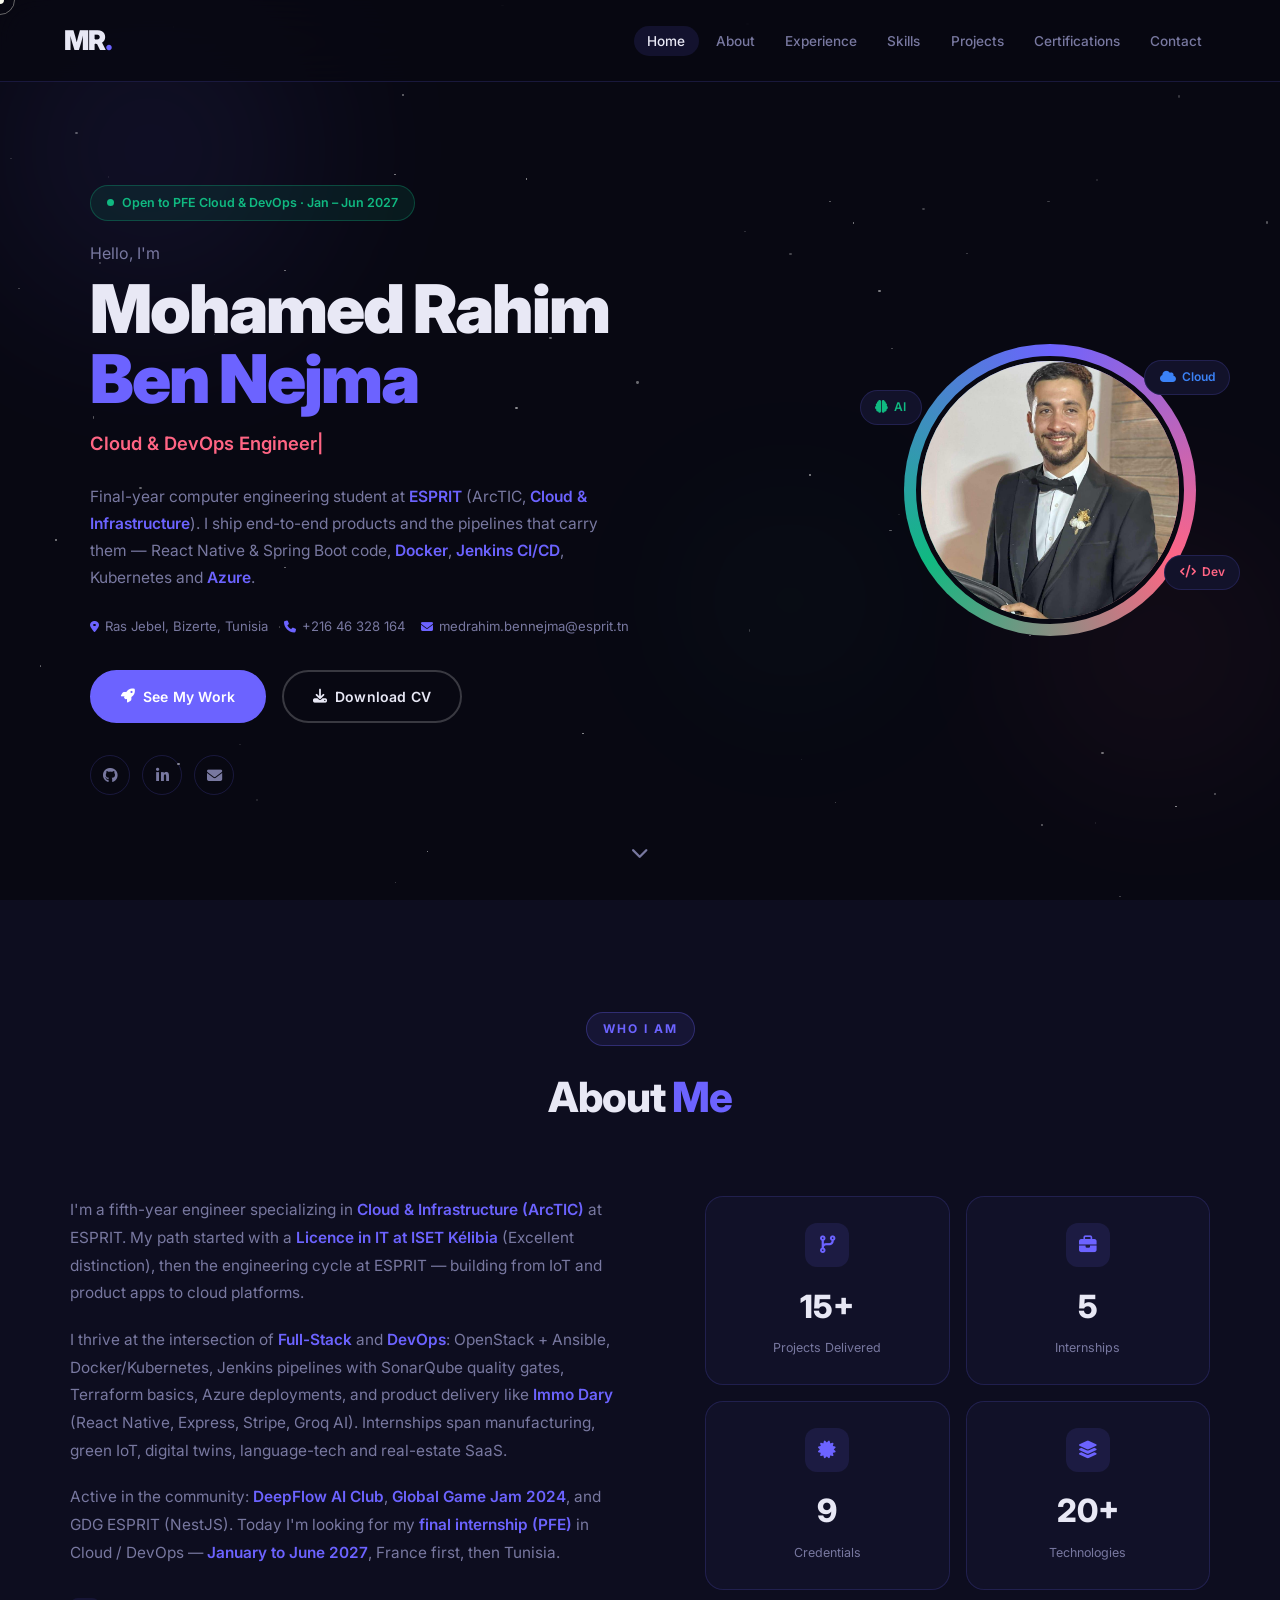
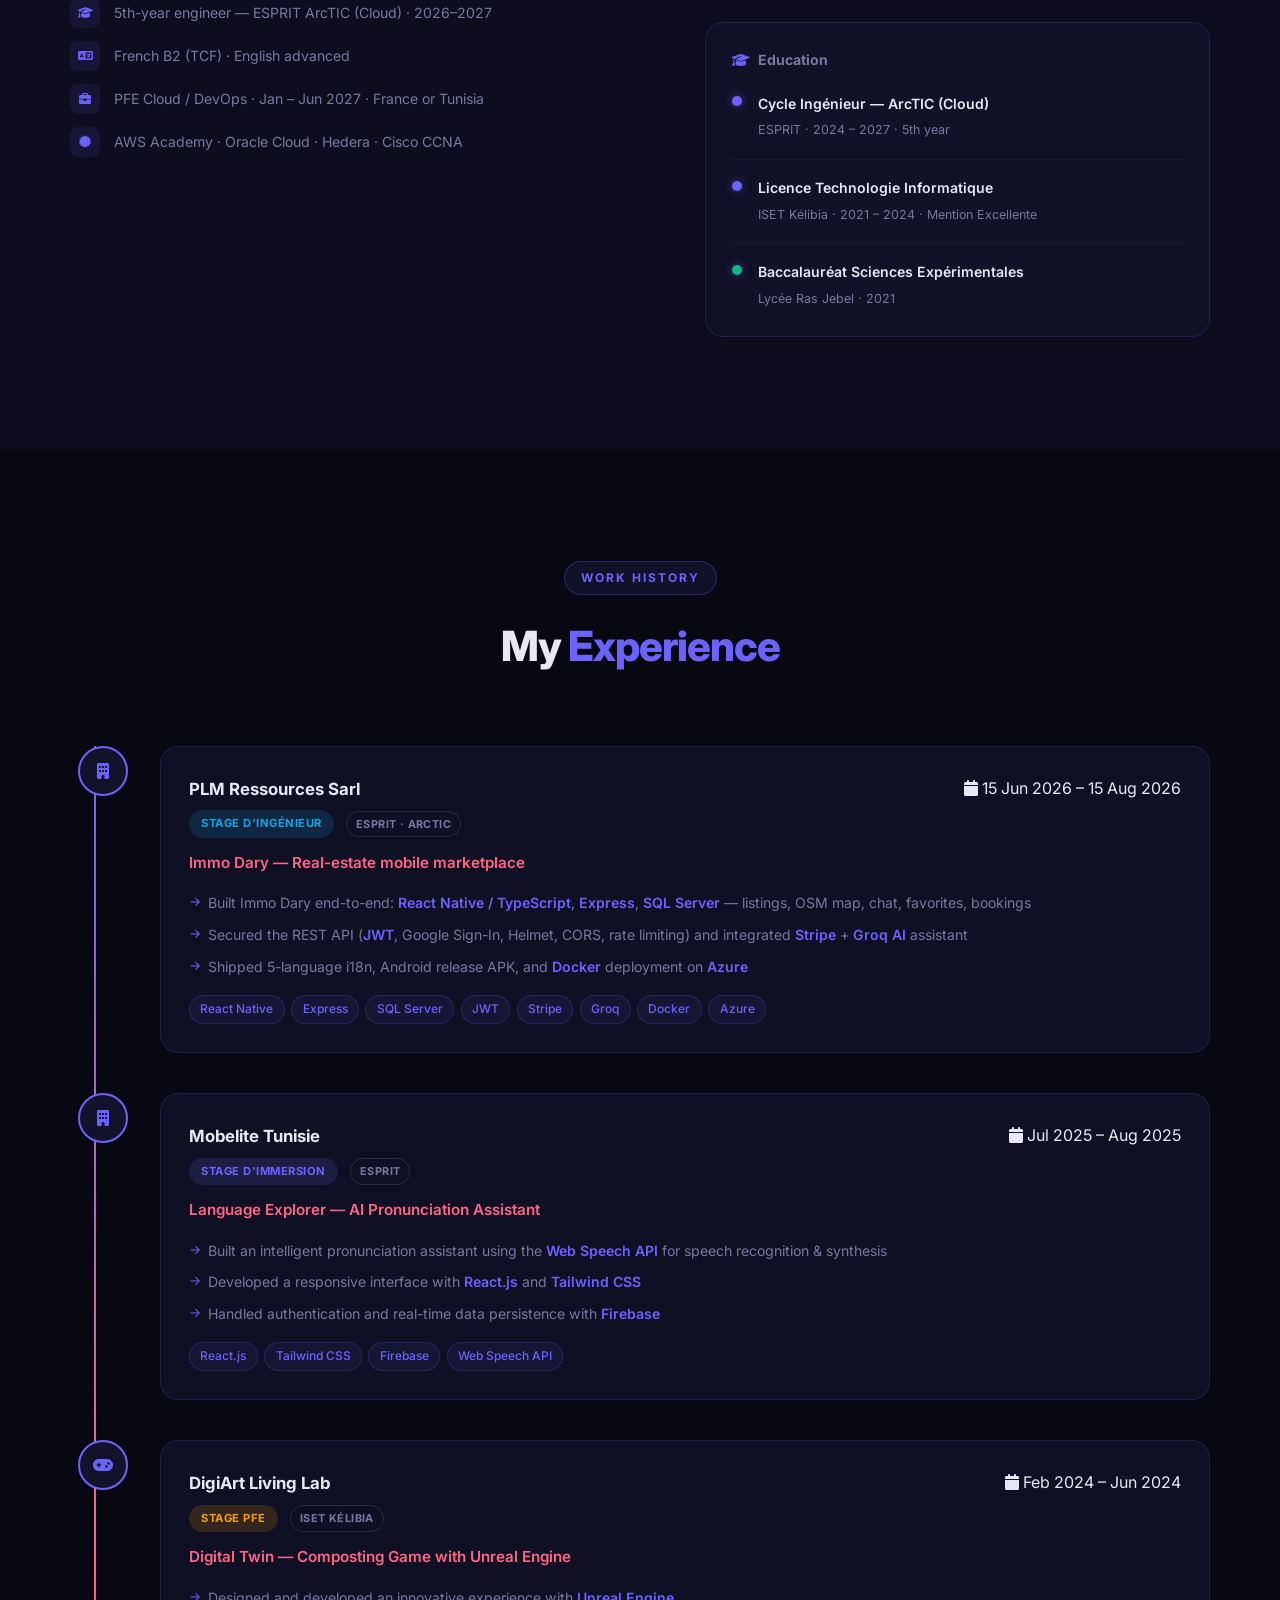
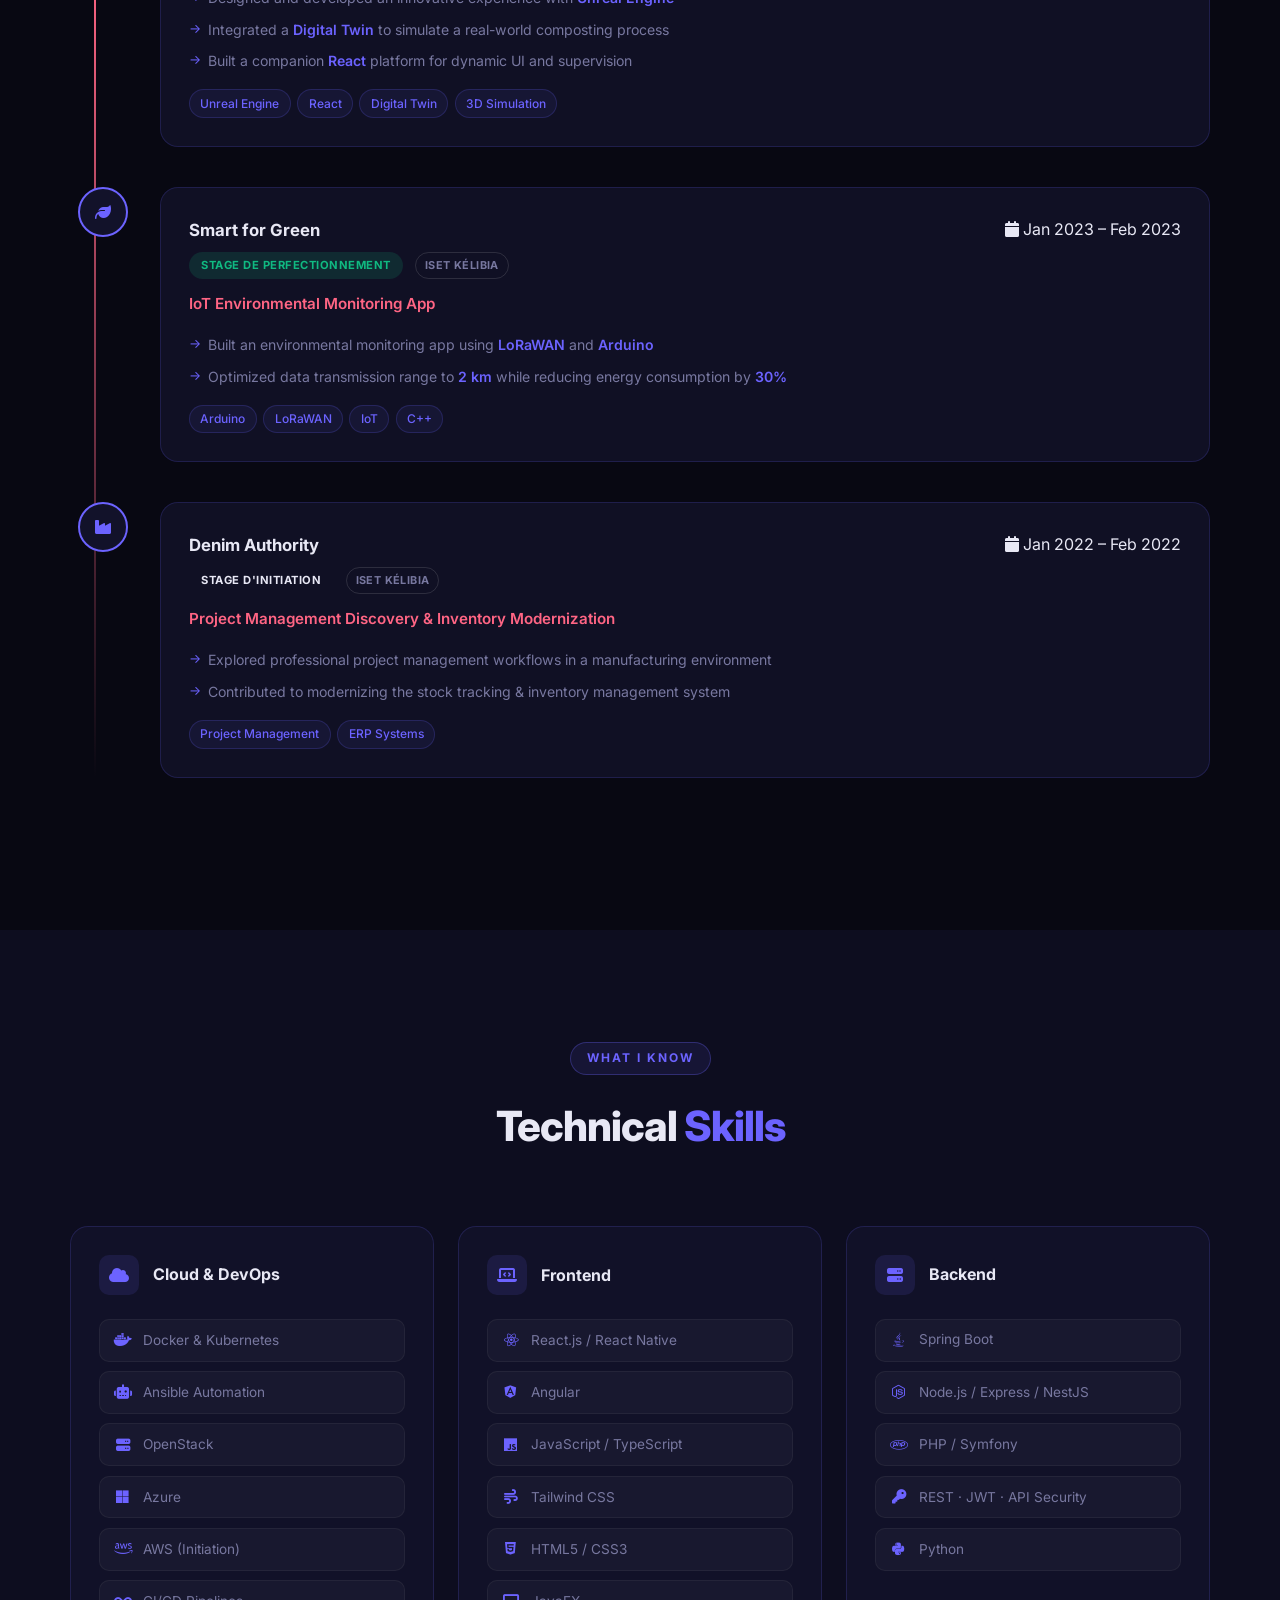
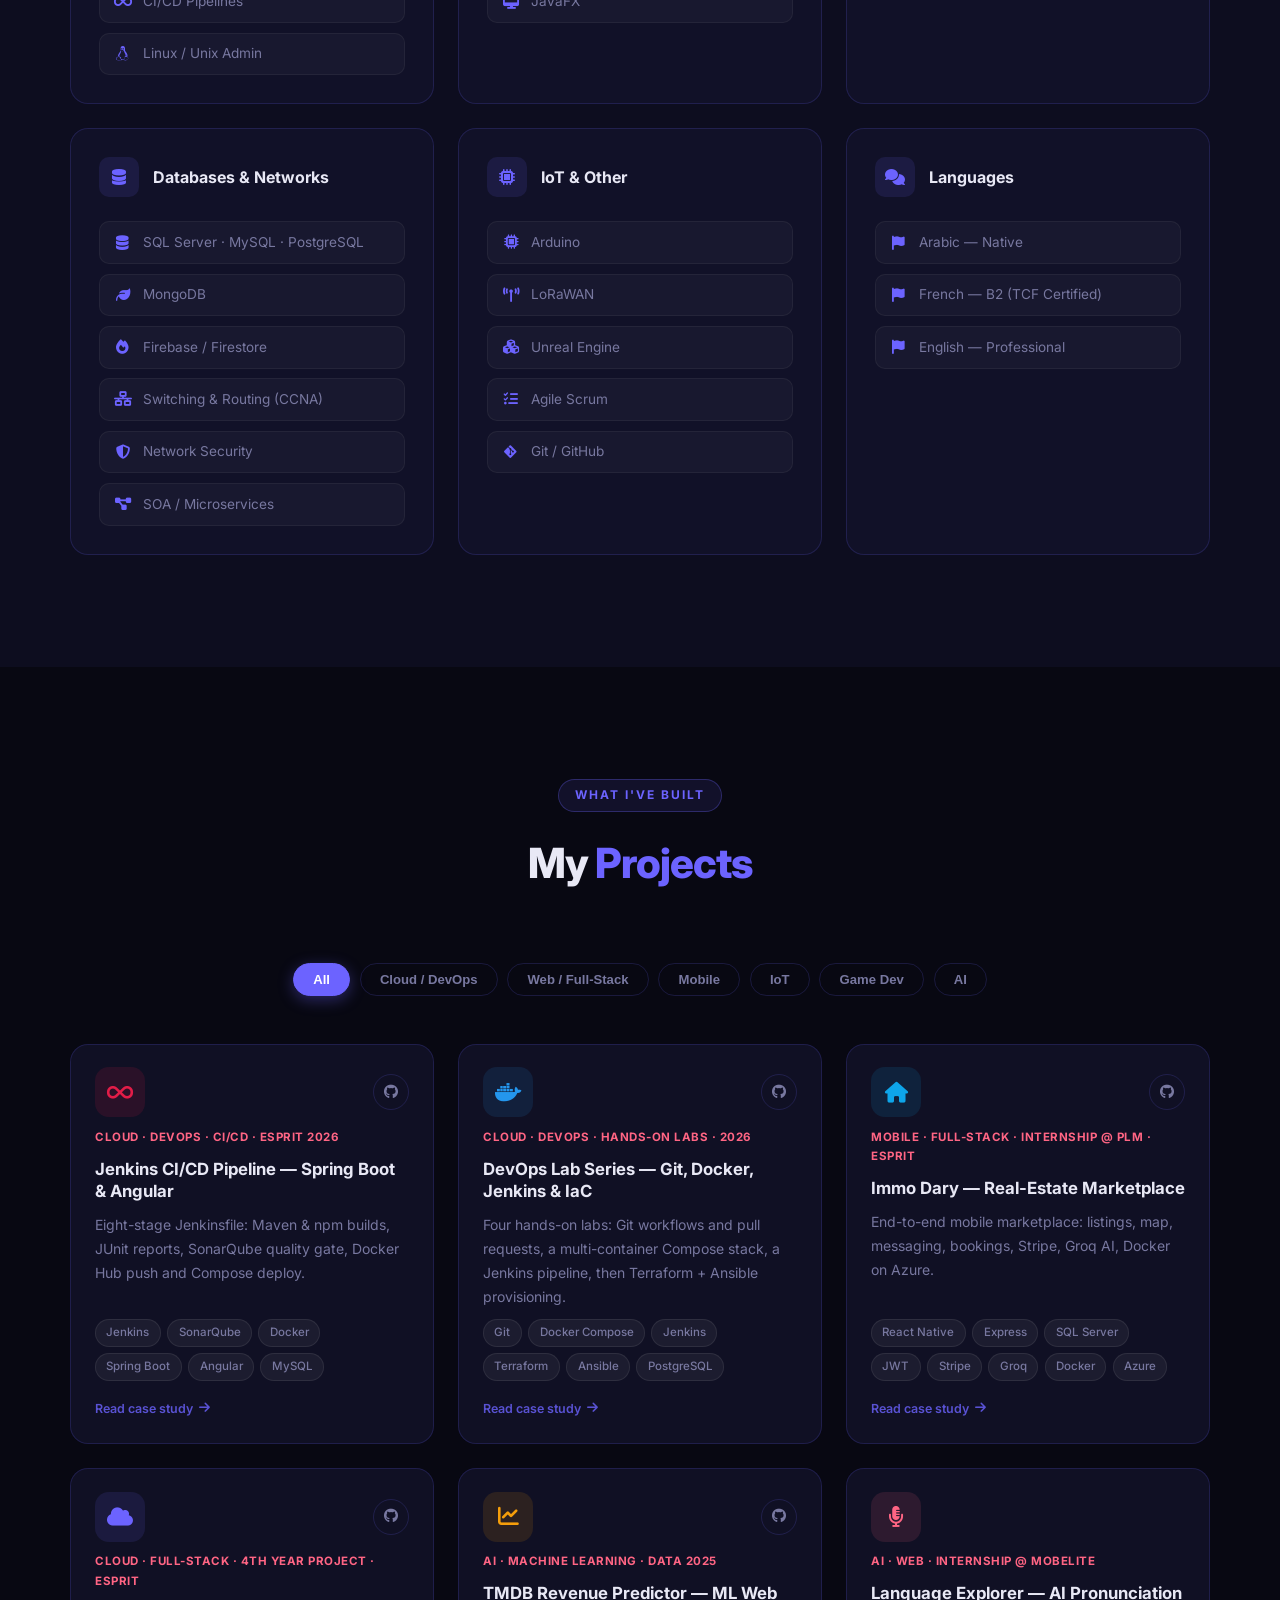
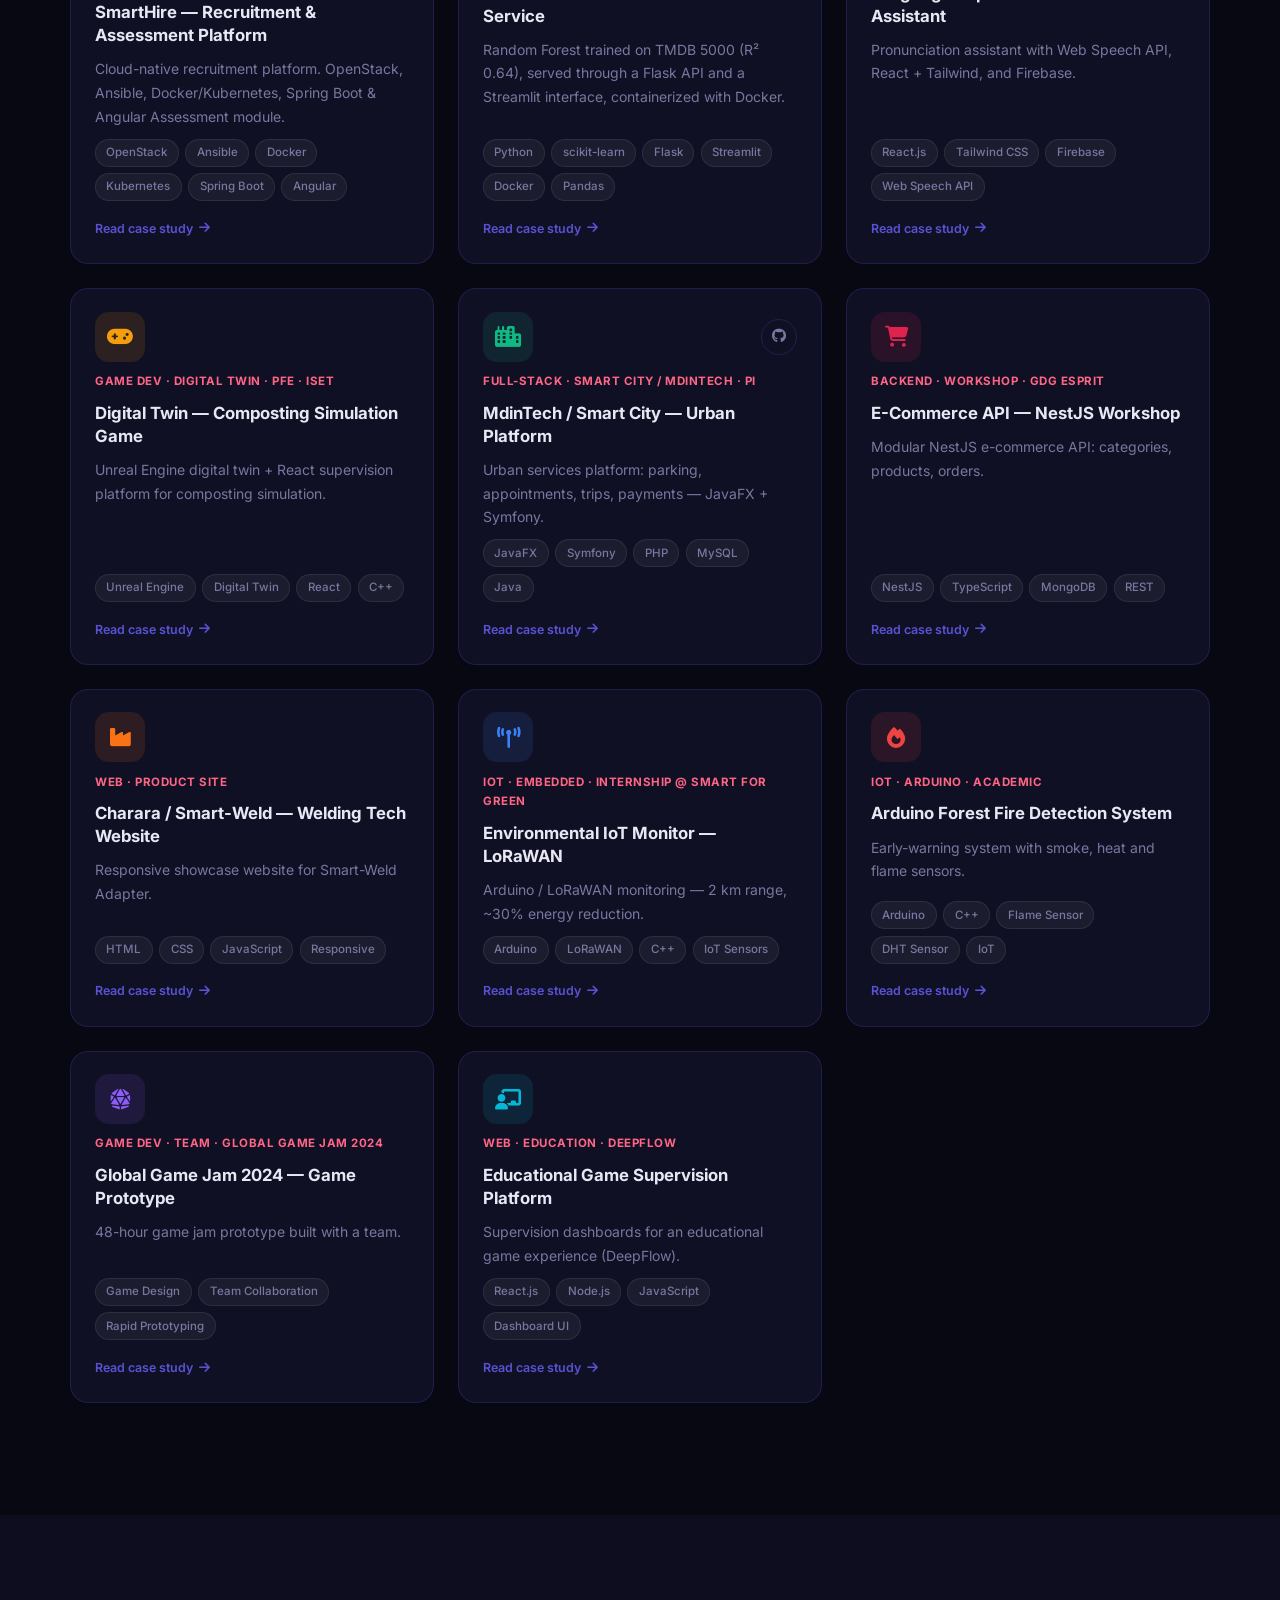
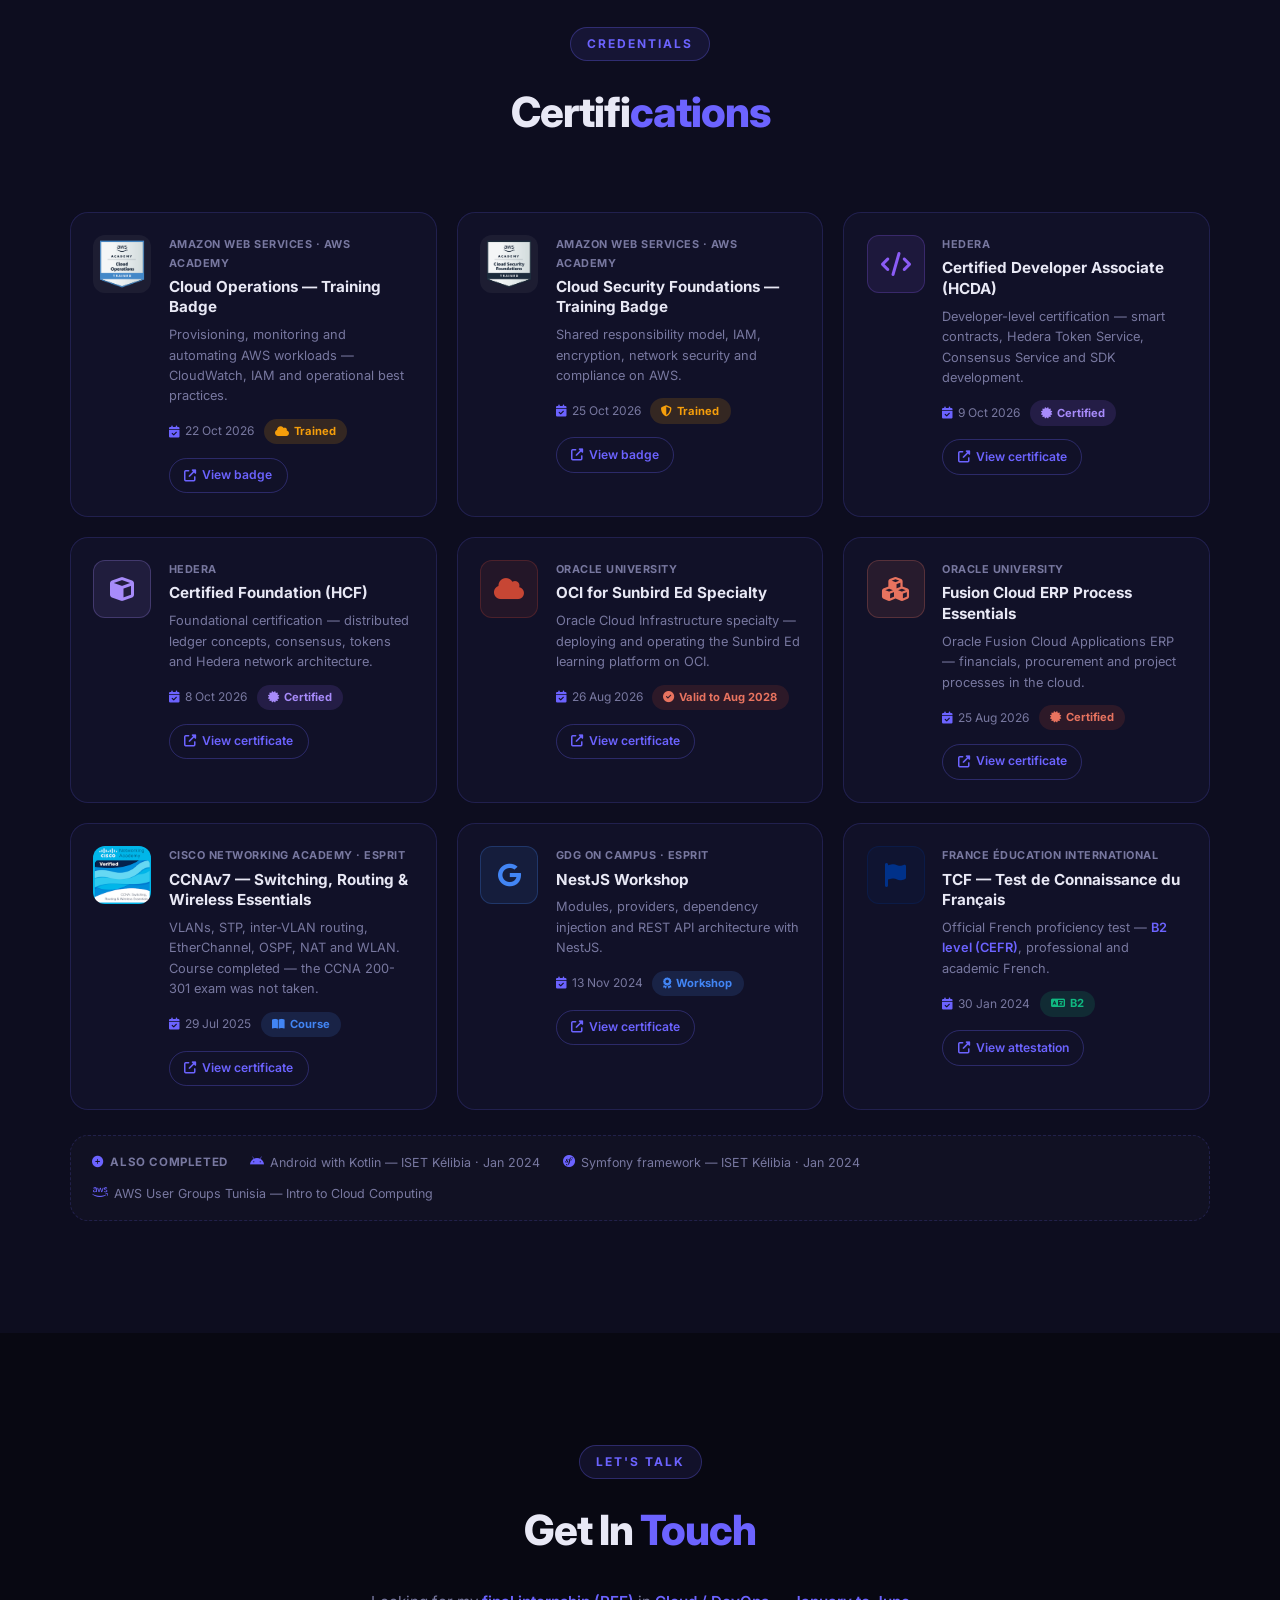
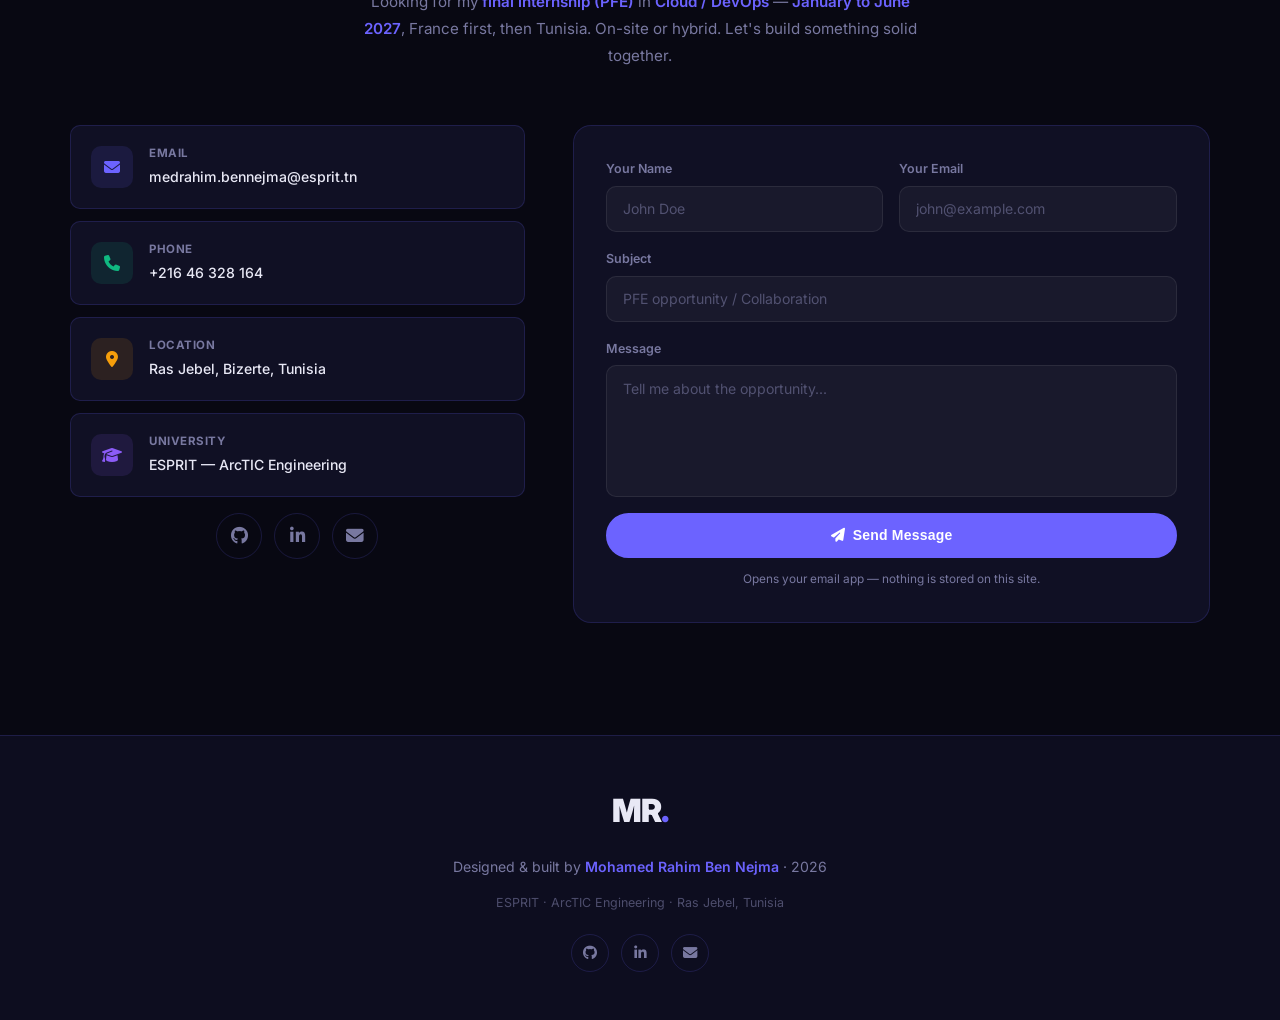
==== commit 036f9ca9: "Label the credential count and extend structured data" ====
--- a/index.html
+++ b/index.html
@@ -169,7 +169,7 @@
             <div class="stat-card">
               <div class="stat-icon"><i class="fas fa-certificate"></i></div>
               <h3>9</h3>
-              <p>Certifications</p>
+              <p>Credentials</p>
             </div>
             <div class="stat-card">
               <div class="stat-icon"><i class="fas fa-layer-group"></i></div>
@@ -1066,8 +1066,8 @@
     ],
     "knowsAbout": [
       "Cloud computing", "DevOps", "Docker", "Kubernetes", "Jenkins", "CI/CD",
-      "Ansible", "Terraform", "OpenStack", "Azure", "Spring Boot", "React Native",
-      "Node.js", "REST APIs", "SQL Server", "Linux"
+      "Ansible", "Terraform", "OpenStack", "AWS", "Oracle Cloud", "Hedera Hashgraph",
+      "Azure", "Spring Boot", "React Native", "Node.js", "REST APIs", "SQL Server", "Linux"
     ],
     "sameAs": [
       "https://github.com/MedRahim",
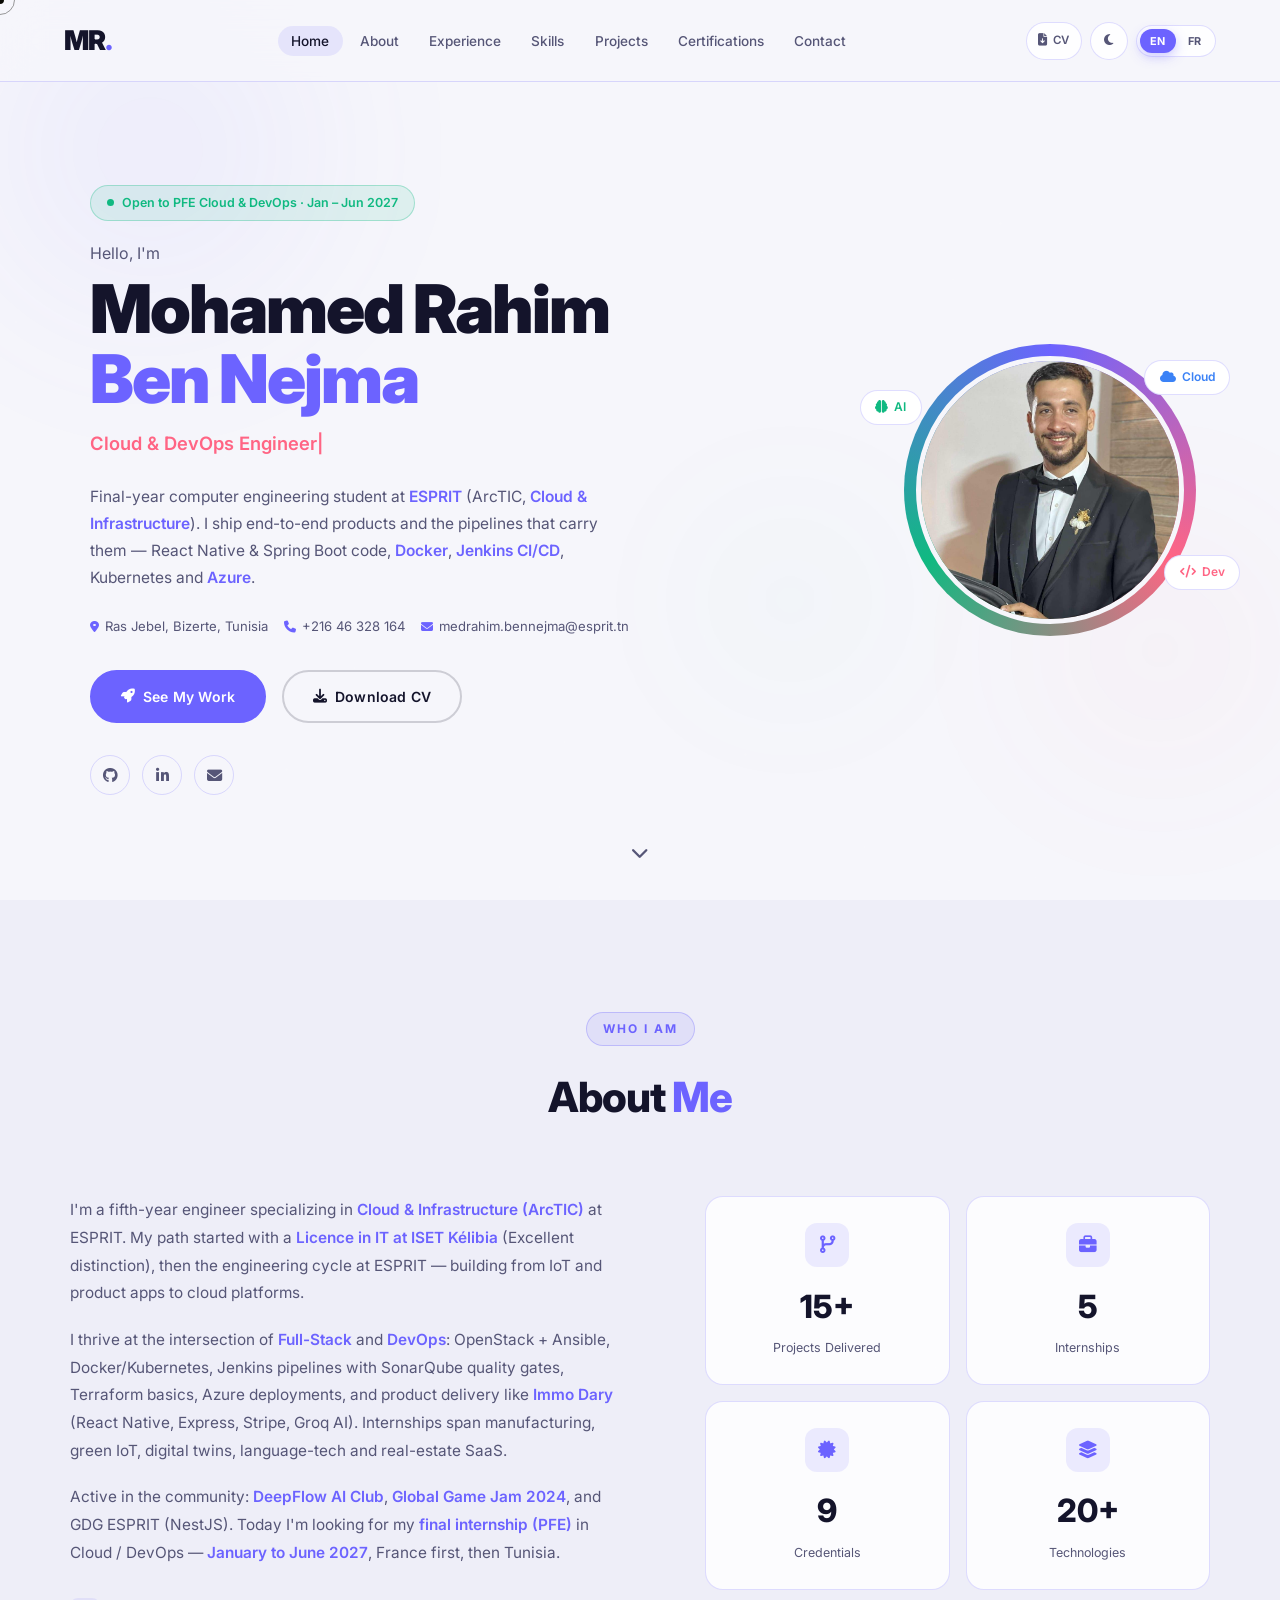
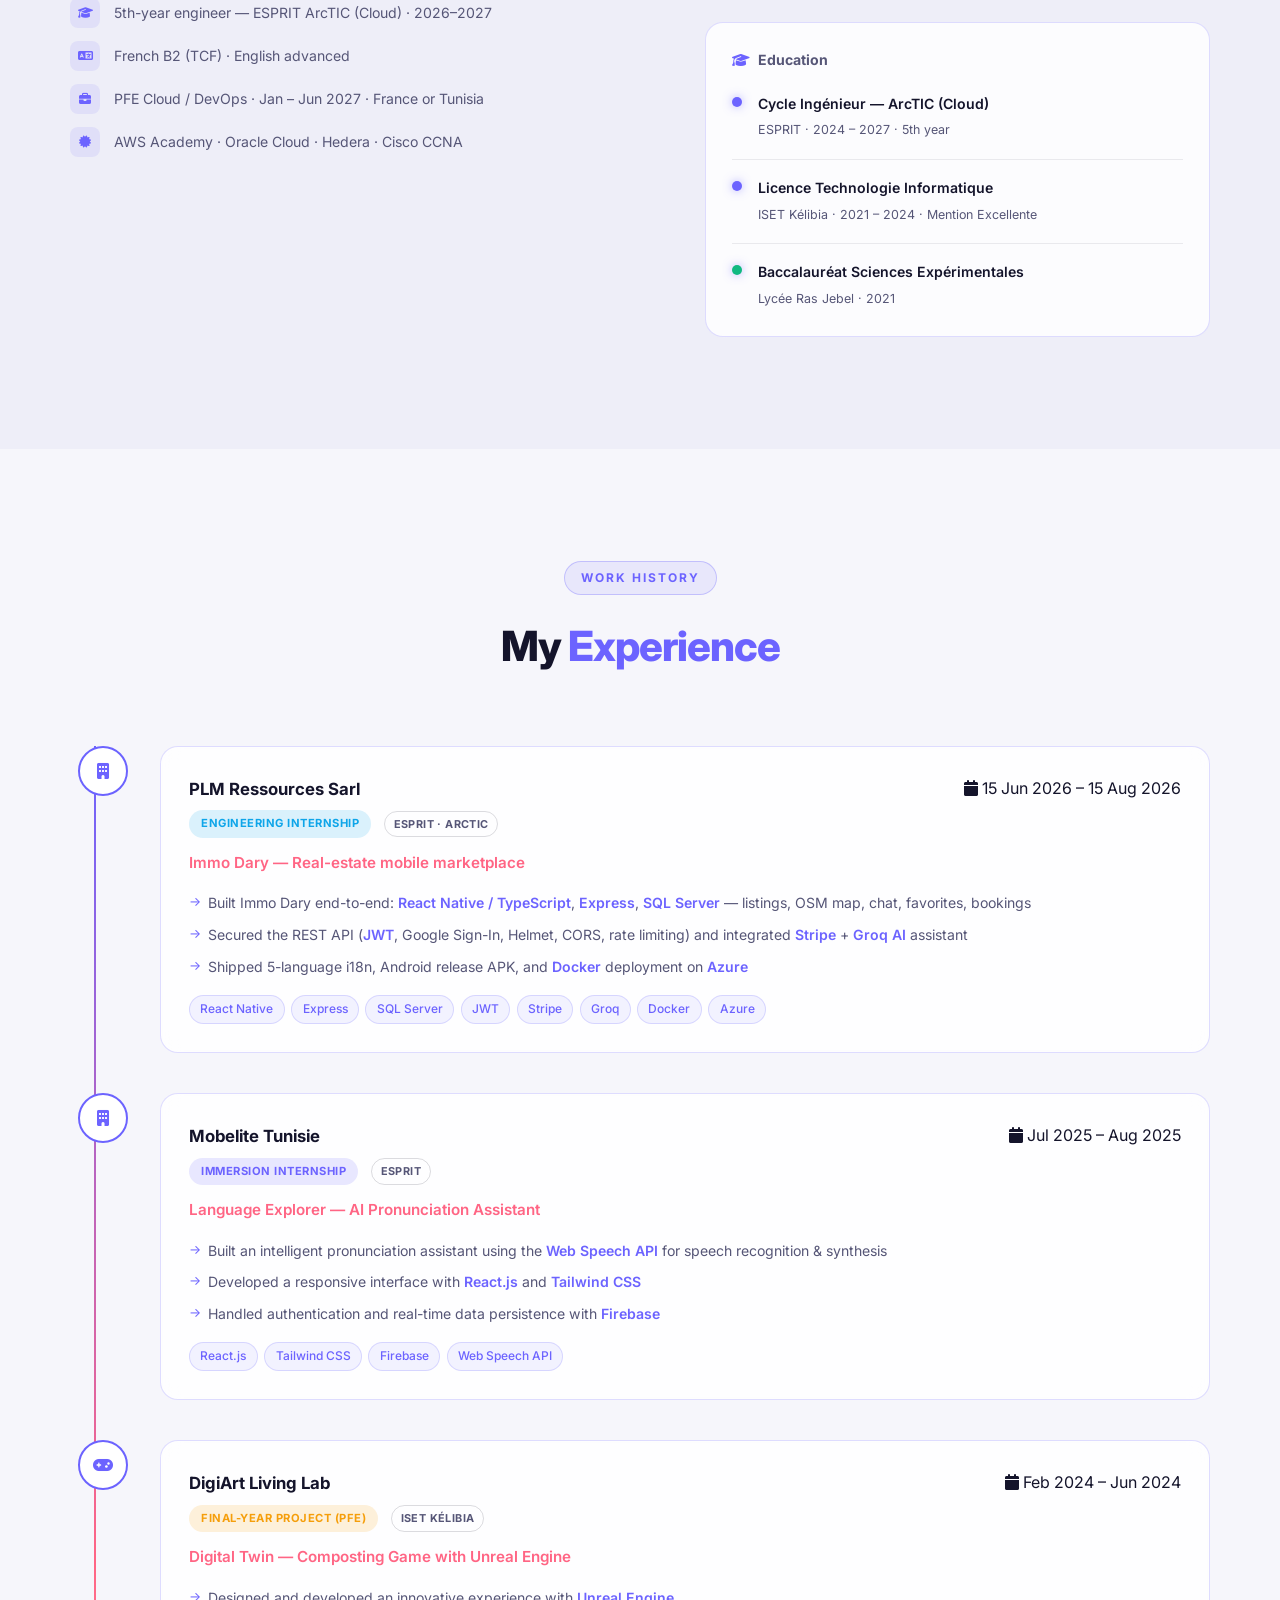
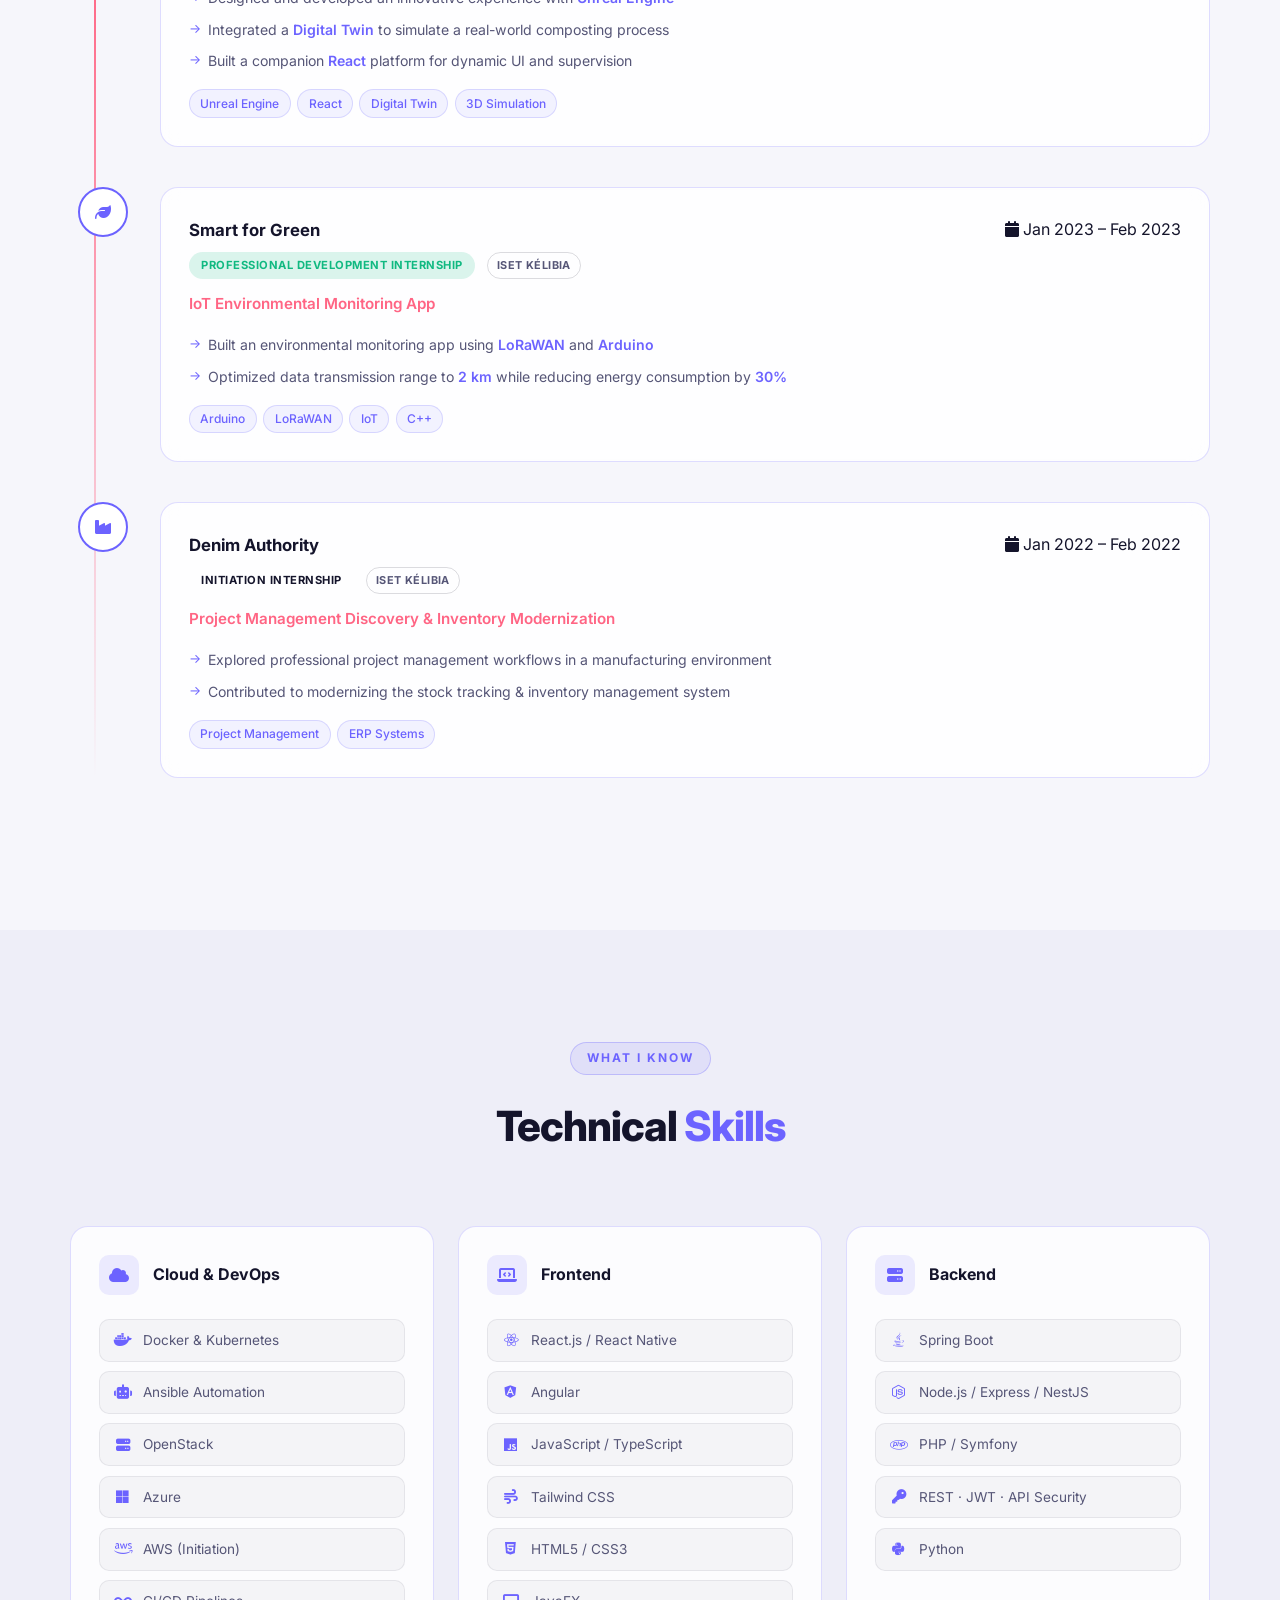
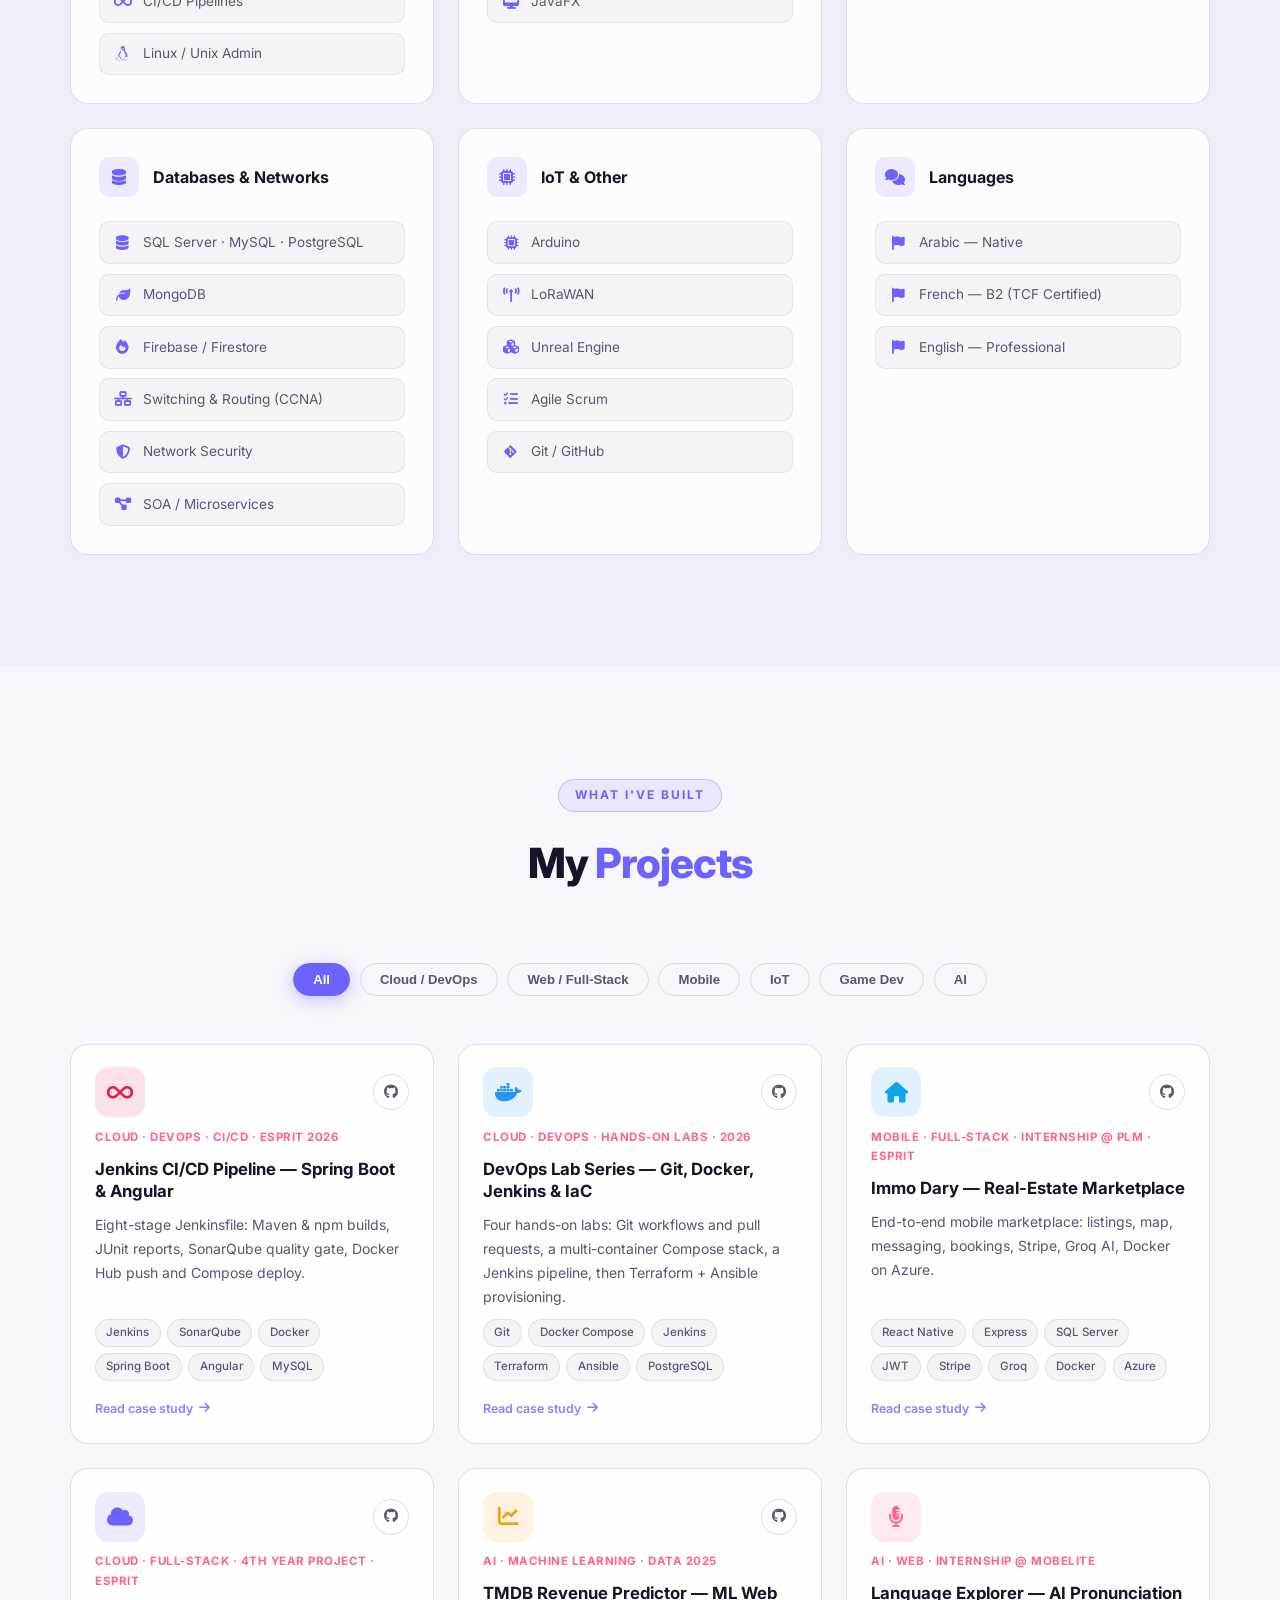
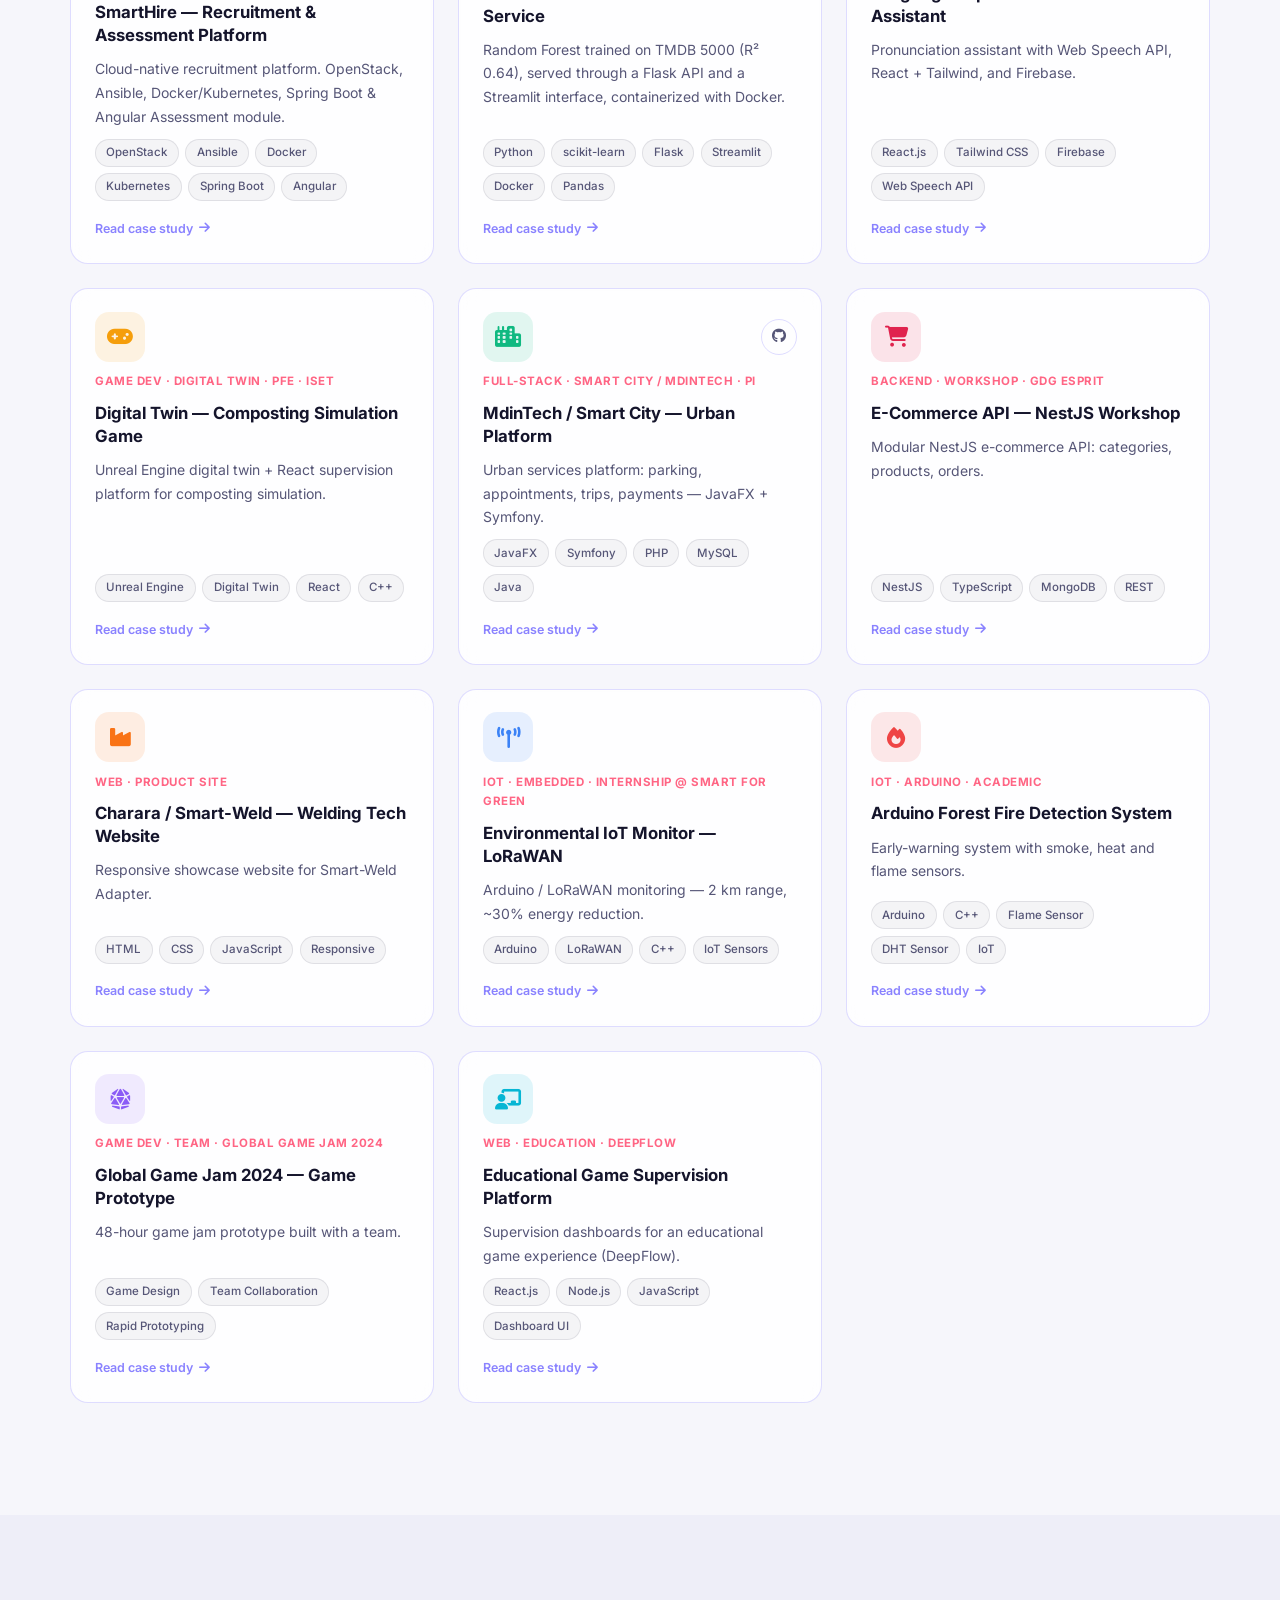
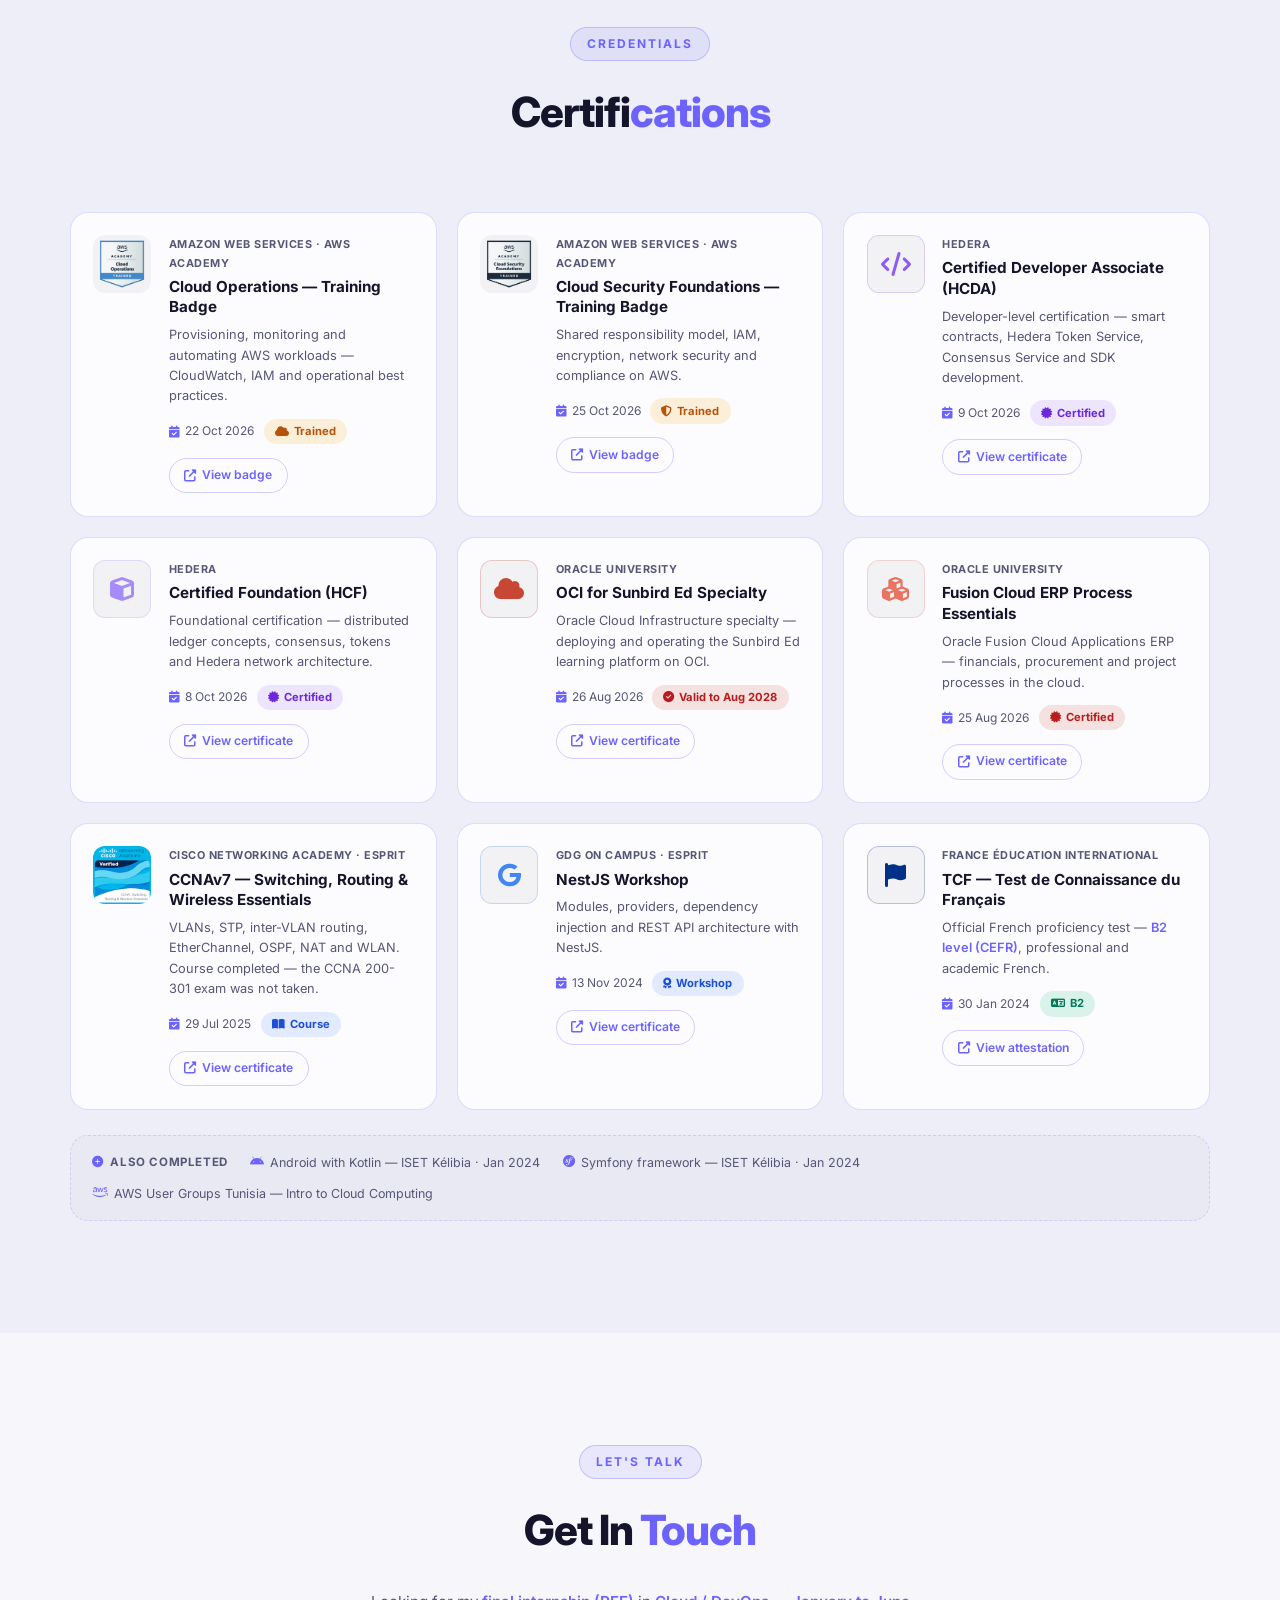
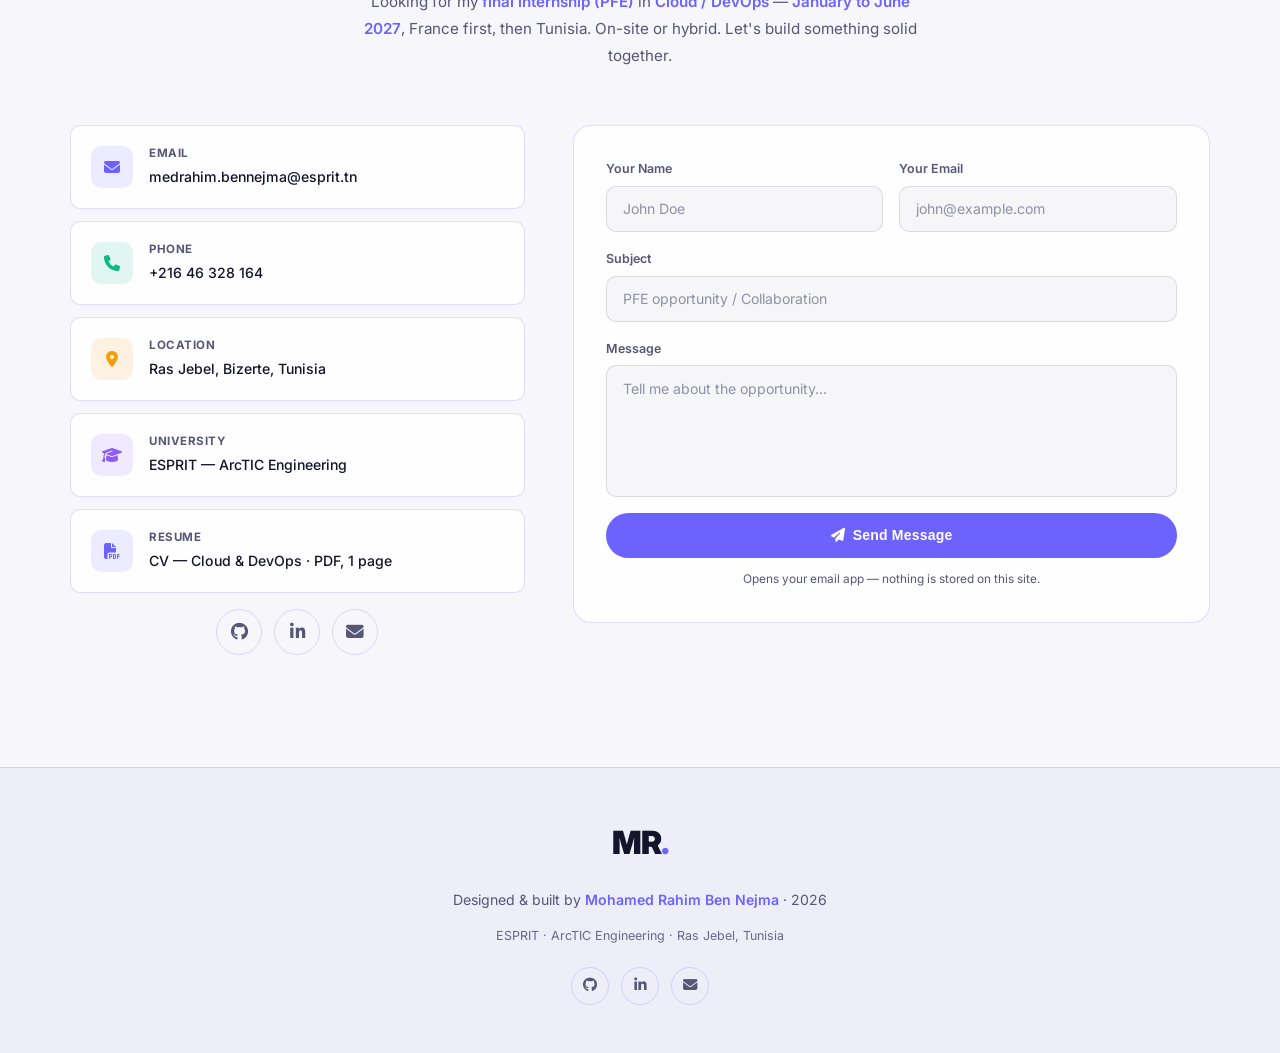
==== commit a846ebb7: "Add the one-page CV, French translation and a light theme Link the ATS-friendly CV from the navbar, " ====
--- a/index.html
+++ b/index.html
@@ -28,9 +28,23 @@
   <link rel="icon" href="data:image/svg+xml,%3Csvg xmlns='http://www.w3.org/2000/svg' viewBox='0 0 100 100'%3E%3Crect width='100' height='100' rx='22' fill='%23080812'/%3E%3Ctext x='50' y='68' font-family='Inter,Arial,sans-serif' font-size='52' font-weight='800' text-anchor='middle' fill='%236c63ff'%3EMR%3C/text%3E%3C/svg%3E"/>
   <link rel="preconnect" href="https://fonts.googleapis.com"/>
   <link rel="preconnect" href="https://fonts.gstatic.com" crossorigin/>
-  <link rel="stylesheet" href="style.css?v=6"/>
+  <link rel="stylesheet" href="style.css?v=7"/>
   <link href="https://fonts.googleapis.com/css2?family=Inter:wght@300;400;500;600;700;800;900&display=swap" rel="stylesheet"/>
   <link rel="stylesheet" href="https://cdnjs.cloudflare.com/ajax/libs/font-awesome/6.5.0/css/all.min.css"/>
+  <script>
+    // Apply the saved theme and language before paint to avoid a flash.
+    (function () {
+      try {
+        var t = localStorage.getItem('mr-theme');
+        if (t !== 'light' && t !== 'dark') {
+          t = window.matchMedia('(prefers-color-scheme: light)').matches ? 'light' : 'dark';
+        }
+        document.documentElement.setAttribute('data-theme', t);
+        var l = localStorage.getItem('mr-lang');
+        if (l === 'fr' || l === 'en') document.documentElement.lang = l;
+      } catch (e) {}
+    })();
+  </script>
 </head>
 <body>
 
@@ -55,9 +69,23 @@
       <li><a href="#certifications">Certifications</a></li>
       <li><a href="#contact">Contact</a></li>
     </ul>
-    <button class="hamburger" id="hamburger" aria-label="Toggle menu">
-      <span></span><span></span><span></span>
-    </button>
+    <div class="nav-actions">
+      <a class="nav-tool nav-cv" href="./CV_Mohamed_Rahim_Ben_Nejma.pdf" download
+         aria-label="Download CV (PDF)" title="Download CV (PDF)">
+        <i class="fas fa-file-arrow-down"></i><span>CV</span>
+      </a>
+      <button class="nav-tool" id="themeToggle" type="button"
+              aria-label="Switch theme" aria-pressed="false" title="Light / dark mode">
+        <i class="fas fa-sun" id="themeIcon"></i>
+      </button>
+      <div class="lang-switch" role="group" aria-label="Language / Langue">
+        <button type="button" data-lang="en" aria-pressed="true">EN</button>
+        <button type="button" data-lang="fr" aria-pressed="false">FR</button>
+      </div>
+      <button class="hamburger" id="hamburger" aria-label="Toggle menu">
+        <span></span><span></span><span></span>
+      </button>
+    </div>
   </nav>
 
   <!-- ========== HERO ========== -->
@@ -87,7 +115,7 @@
         </div>
         <div class="hero-btns">
           <a href="#projects" class="btn btn-primary"><i class="fas fa-rocket"></i> See My Work</a>
-          <a href="./LastCV.pdf" class="btn btn-outline" download><i class="fas fa-download"></i> Download CV</a>
+          <a href="./CV_Mohamed_Rahim_Ben_Nejma.pdf" class="btn btn-outline" download><i class="fas fa-download"></i> Download CV</a>
         </div>
         <div class="hero-socials">
           <a href="https://github.com/MedRahim" target="_blank" aria-label="GitHub" title="GitHub"><i class="fab fa-github"></i></a>
@@ -221,7 +249,7 @@
             <div class="tl-header">
               <div class="tl-company">
                 <h3>PLM Ressources Sarl</h3>
-                <span class="tl-type eng">Stage d'ingénieur</span>
+                <span class="tl-type eng">Engineering Internship</span>
                 <span class="tl-school">ESPRIT · ArcTIC</span>
               </div>
               <span class="tl-date"><i class="fas fa-calendar"></i> 15 Jun 2026 – 15 Aug 2026</span>
@@ -244,7 +272,7 @@
             <div class="tl-header">
               <div class="tl-company">
                 <h3>Mobelite Tunisie</h3>
-                <span class="tl-type intern">Stage d'Immersion</span>
+                <span class="tl-type intern">Immersion Internship</span>
                 <span class="tl-school">ESPRIT</span>
               </div>
               <span class="tl-date"><i class="fas fa-calendar"></i> Jul 2025 – Aug 2025</span>
@@ -267,7 +295,7 @@
             <div class="tl-header">
               <div class="tl-company">
                 <h3>DigiArt Living Lab</h3>
-                <span class="tl-type pfe">Stage PFE</span>
+                <span class="tl-type pfe">Final-Year Project (PFE)</span>
                 <span class="tl-school">ISET Kélibia</span>
               </div>
               <span class="tl-date"><i class="fas fa-calendar"></i> Feb 2024 – Jun 2024</span>
@@ -290,7 +318,7 @@
             <div class="tl-header">
               <div class="tl-company">
                 <h3>Smart for Green</h3>
-                <span class="tl-type perf">Stage de Perfectionnement</span>
+                <span class="tl-type perf">Professional Development Internship</span>
                 <span class="tl-school">ISET Kélibia</span>
               </div>
               <span class="tl-date"><i class="fas fa-calendar"></i> Jan 2023 – Feb 2023</span>
@@ -312,7 +340,7 @@
             <div class="tl-header">
               <div class="tl-company">
                 <h3>Denim Authority</h3>
-                <span class="tl-type init">Stage d'Initiation</span>
+                <span class="tl-type init">Initiation Internship</span>
                 <span class="tl-school">ISET Kélibia</span>
               </div>
               <span class="tl-date"><i class="fas fa-calendar"></i> Jan 2022 – Feb 2022</span>
@@ -960,6 +988,15 @@
               </div>
             </div>
           </div>
+          <div class="contact-card">
+            <a href="./CV_Mohamed_Rahim_Ben_Nejma.pdf" class="contact-item-link" download>
+              <div class="contact-item-icon" style="--ci:#6c63ff"><i class="fas fa-file-pdf"></i></div>
+              <div class="contact-item-text">
+                <span>Resume</span>
+                <strong>CV — Cloud &amp; DevOps · PDF, 1 page</strong>
+              </div>
+            </a>
+          </div>
           <div class="contact-socials">
             <a href="https://github.com/MedRahim" target="_blank" aria-label="GitHub">
               <i class="fab fa-github"></i>
@@ -976,20 +1013,20 @@
           <div class="form-row">
             <div class="form-group">
               <label for="cfName">Your Name</label>
-              <input type="text" id="cfName" name="name" placeholder="John Doe" autocomplete="name" required/>
+              <input type="text" id="cfName" name="name" placeholder="John Doe" data-i18n-placeholder="ph.name" autocomplete="name" required/>
             </div>
             <div class="form-group">
               <label for="cfEmail">Your Email</label>
-              <input type="email" id="cfEmail" name="email" placeholder="john@example.com" autocomplete="email" required/>
+              <input type="email" id="cfEmail" name="email" placeholder="john@example.com" data-i18n-placeholder="ph.email" autocomplete="email" required/>
             </div>
           </div>
           <div class="form-group">
             <label for="cfSubject">Subject</label>
-            <input type="text" id="cfSubject" name="subject" placeholder="PFE opportunity / Collaboration"/>
+            <input type="text" id="cfSubject" name="subject" placeholder="PFE opportunity / Collaboration" data-i18n-placeholder="ph.subject"/>
           </div>
           <div class="form-group">
             <label for="cfMessage">Message</label>
-            <textarea id="cfMessage" name="message" rows="6" placeholder="Tell me about the opportunity..." required></textarea>
+            <textarea id="cfMessage" name="message" rows="6" placeholder="Tell me about the opportunity..." data-i18n-placeholder="ph.message" required></textarea>
           </div>
           <button type="submit" class="btn btn-primary btn-full">
             <i class="fas fa-paper-plane"></i> Send Message
@@ -1076,7 +1113,10 @@
   }
   </script>
 
-  <script src="projects-data.js?v=6"></script>
-  <script src="script.js?v=6"></script>
+  <script src="i18n-fr.js?v=7"></script>
+  <script src="i18n.js?v=7"></script>
+  <script src="projects-data.js?v=7"></script>
+  <script src="projects-fr.js?v=7"></script>
+  <script src="script.js?v=7"></script>
 </body>
 </html>
--- a/style.css
+++ b/style.css
@@ -1274,6 +1274,7 @@
 
 /* Keep the modal title clear of the floating close button */
 .project-modal-content h3 { padding-right: 2.6rem; }
+.project-modal-content .project-category-tag { display: block; padding-right: 2.8rem; }
 
 /* Links inside project case studies */
 .modal-details a {
@@ -1282,3 +1283,131 @@
   text-underline-offset: 2px;
 }
 .modal-details a:hover { color: var(--accent); }
+
+/* ===================================================
+   NAV ACTIONS (CV · THEME · LANGUAGE)
+=================================================== */
+.nav-actions {
+  display: flex; align-items: center; gap: 0.5rem;
+  flex-shrink: 0;
+}
+.nav-tool {
+  display: inline-flex; align-items: center; justify-content: center; gap: 6px;
+  height: 38px; min-width: 38px; padding: 0 0.7rem;
+  border-radius: 50px;
+  border: 1px solid var(--border);
+  background: var(--glass);
+  color: var(--text-muted);
+  font-family: inherit; font-size: 0.78rem; font-weight: 600;
+  cursor: pointer; transition: var(--transition);
+}
+.nav-tool:hover, .nav-tool:focus-visible {
+  color: var(--primary);
+  border-color: var(--primary);
+  transform: translateY(-2px);
+}
+.nav-cv span { font-size: 0.72rem; letter-spacing: 0.5px; }
+
+.lang-switch {
+  display: inline-flex; align-items: center; gap: 2px;
+  padding: 3px; border-radius: 50px;
+  border: 1px solid var(--border);
+  background: var(--glass);
+}
+.lang-switch button {
+  border: 0; background: transparent;
+  color: var(--text-muted);
+  font-family: inherit; font-size: 0.68rem; font-weight: 700;
+  letter-spacing: 0.6px;
+  padding: 0.32rem 0.62rem; border-radius: 50px;
+  cursor: pointer; transition: var(--transition);
+}
+.lang-switch button:hover { color: var(--text); }
+.lang-switch button.active {
+  background: var(--primary); color: #fff;
+  box-shadow: 0 4px 12px rgba(108,99,255,0.35);
+}
+
+@media (max-width: 900px) {
+  .nav-links { gap: 0; }
+  .nav-links a { padding: 0.45rem 0.6rem; font-size: 0.8rem; }
+}
+@media (max-width: 540px) {
+  #navbar { padding: 1rem 4%; }
+  .nav-actions { gap: 0.35rem; }
+  .nav-cv { padding: 0 0.55rem; }
+  .nav-cv span { display: none; }
+  .lang-switch button { padding: 0.32rem 0.5rem; }
+}
+
+/* ===================================================
+   LIGHT THEME
+   Applied by the early inline script + the toggle in
+   the navbar; every surface above reads these tokens.
+=================================================== */
+html { color-scheme: dark; }
+html[data-theme="light"] {
+  color-scheme: light;
+  --bg: #f6f6fb;
+  --bg2: #eeeef8;
+  --bg3: #ffffff;
+  --bg4: #e7e7f4;
+
+  --text: #14142b;
+  --text-muted: #565677;
+  --border: rgba(108,99,255,0.22);
+  --glass: rgba(255,255,255,0.82);
+  --shadow: 0 20px 60px rgba(20,20,60,0.12);
+}
+body { transition: background-color 0.3s ease, color 0.3s ease; }
+
+html[data-theme="light"] #navbar { background: rgba(246,246,251,0.85); }
+html[data-theme="light"] #navbar.scrolled { box-shadow: 0 4px 30px rgba(20,20,50,0.1); }
+
+html[data-theme="light"] .btn-outline { border-color: rgba(20,20,43,0.18); }
+html[data-theme="light"] .tl-school { border-color: rgba(20,20,43,0.15); }
+html[data-theme="light"] .edu-item { border-bottom-color: rgba(20,20,43,0.08); }
+
+html[data-theme="light"] .skill-item {
+  background: rgba(20,20,43,0.03);
+  border-color: rgba(20,20,43,0.07);
+}
+html[data-theme="light"] .project-tech span {
+  background: rgba(20,20,43,0.04);
+  border-color: rgba(20,20,43,0.09);
+}
+html[data-theme="light"] .cert-badge { background: rgba(20,20,43,0.04); }
+html[data-theme="light"] .certs-extra { background: rgba(20,20,43,0.02); }
+
+html[data-theme="light"] .form-group input,
+html[data-theme="light"] .form-group textarea {
+  background: rgba(20,20,43,0.03);
+  border-color: rgba(20,20,43,0.12);
+}
+html[data-theme="light"] .form-group input:focus,
+html[data-theme="light"] .form-group textarea:focus {
+  background: rgba(108,99,255,0.05);
+}
+html[data-theme="light"] .form-group input::placeholder,
+html[data-theme="light"] .form-group textarea::placeholder {
+  color: rgba(60,60,100,0.55);
+}
+
+html[data-theme="light"] .project-modal-close {
+  background: rgba(255,255,255,0.92);
+}
+html[data-theme="light"] .modal-gallery button { border-color: rgba(20,20,43,0.09); }
+html[data-theme="light"] .project-card:hover {
+  box-shadow: 0 25px 60px rgba(20,20,50,0.12), 0 0 0 1px rgba(108,99,255,0.1);
+}
+
+html[data-theme="light"] .cert-gold { color: #b45309; }
+html[data-theme="light"] .cert-blue { color: #1d4ed8; }
+html[data-theme="light"] .cert-green { color: #047857; }
+html[data-theme="light"] .cert-purple { color: #6d28d9; }
+html[data-theme="light"] .cert-red { color: #b91c1c; }
+
+html[data-theme="light"] .footer-sub { color: rgba(70,70,110,0.8) !important; }
+
+html[data-theme="light"] .shape { opacity: 0.35; }
+html[data-theme="light"] .hero-bg-shapes > div:not(.shape) { opacity: 0.12 !important; }
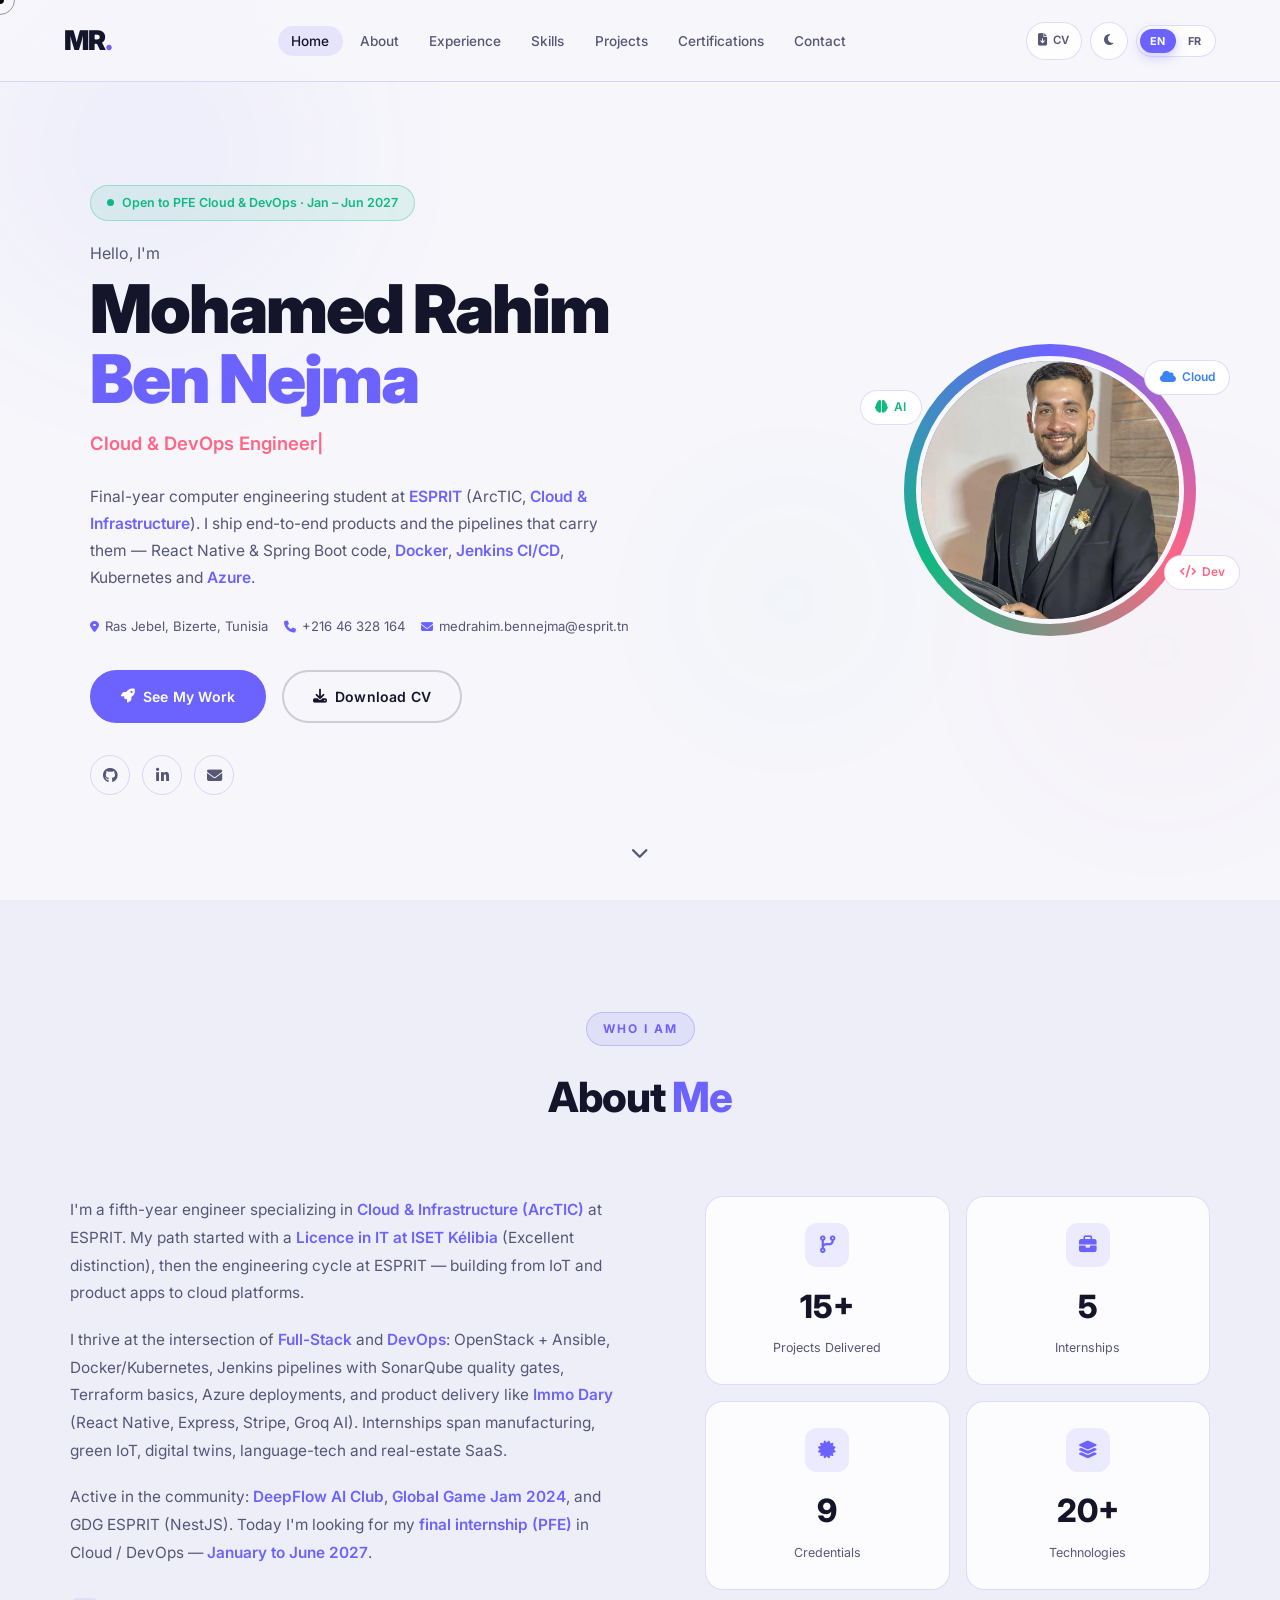
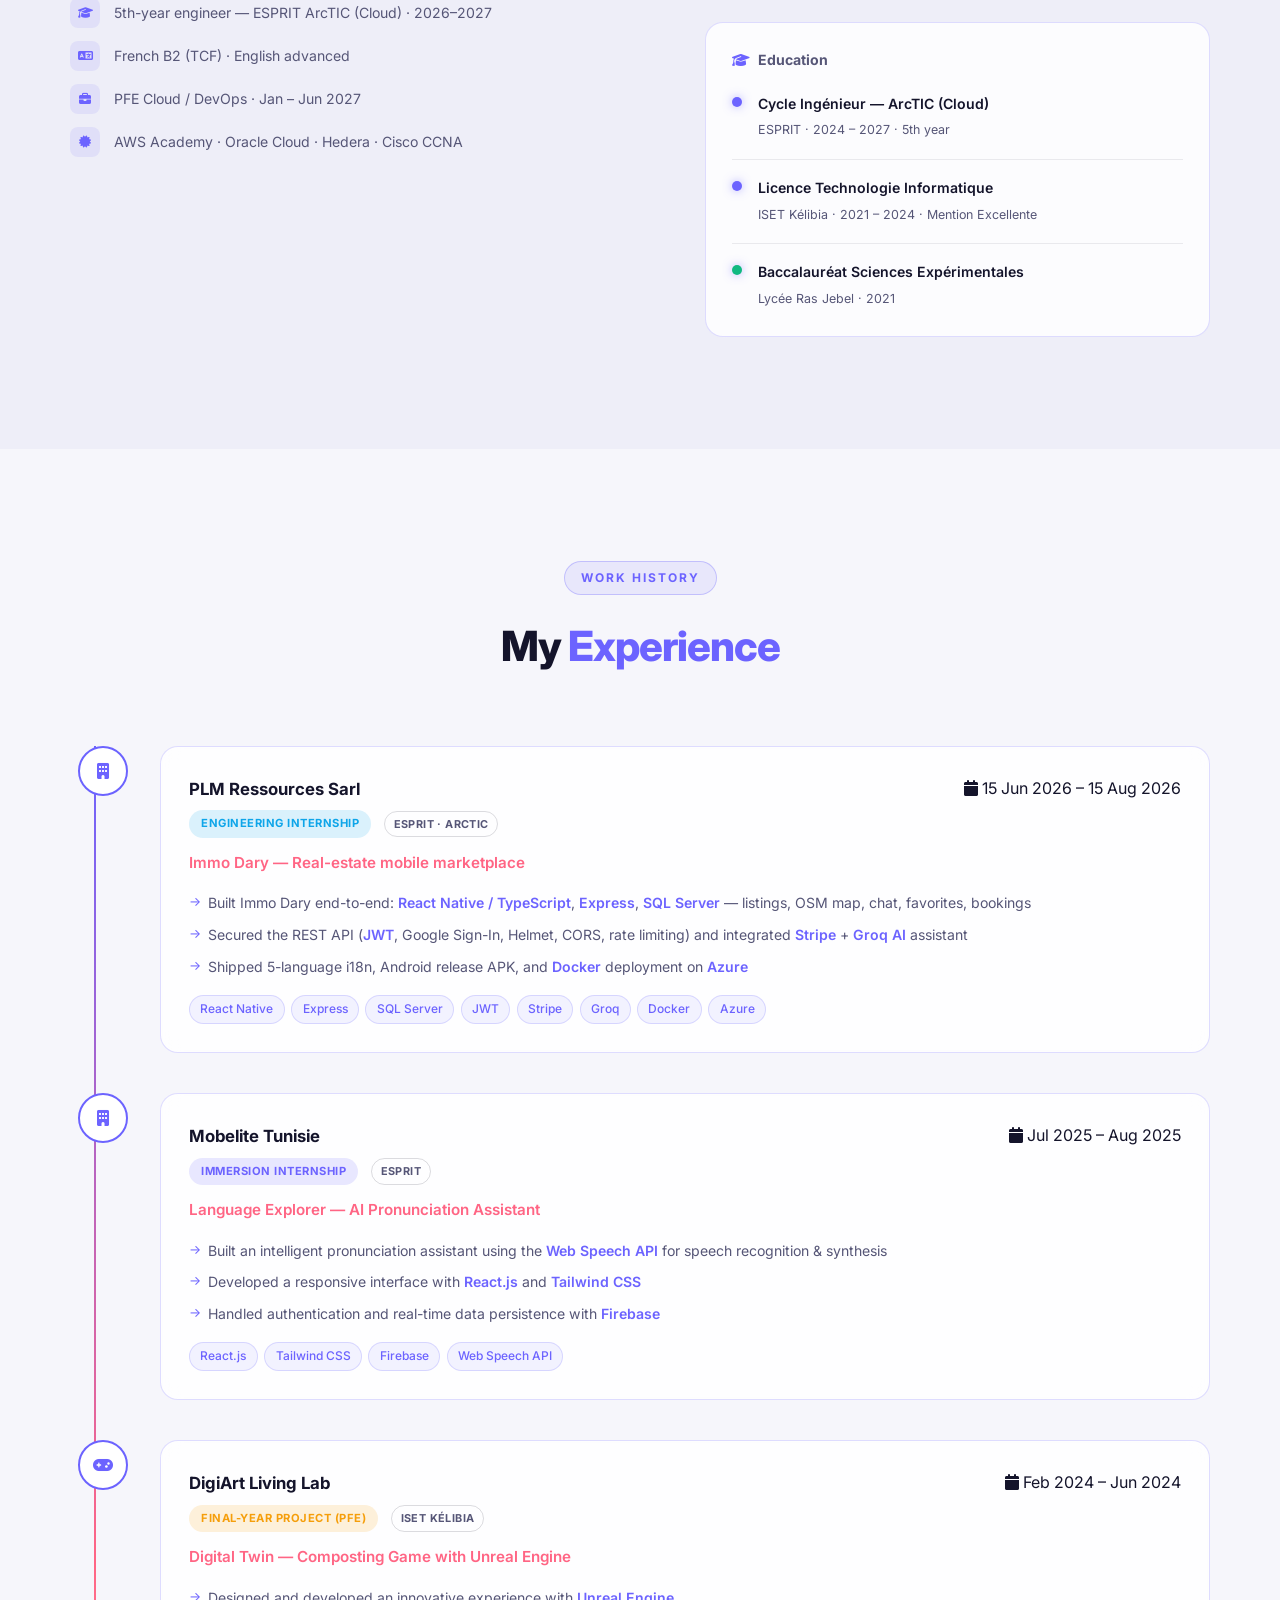
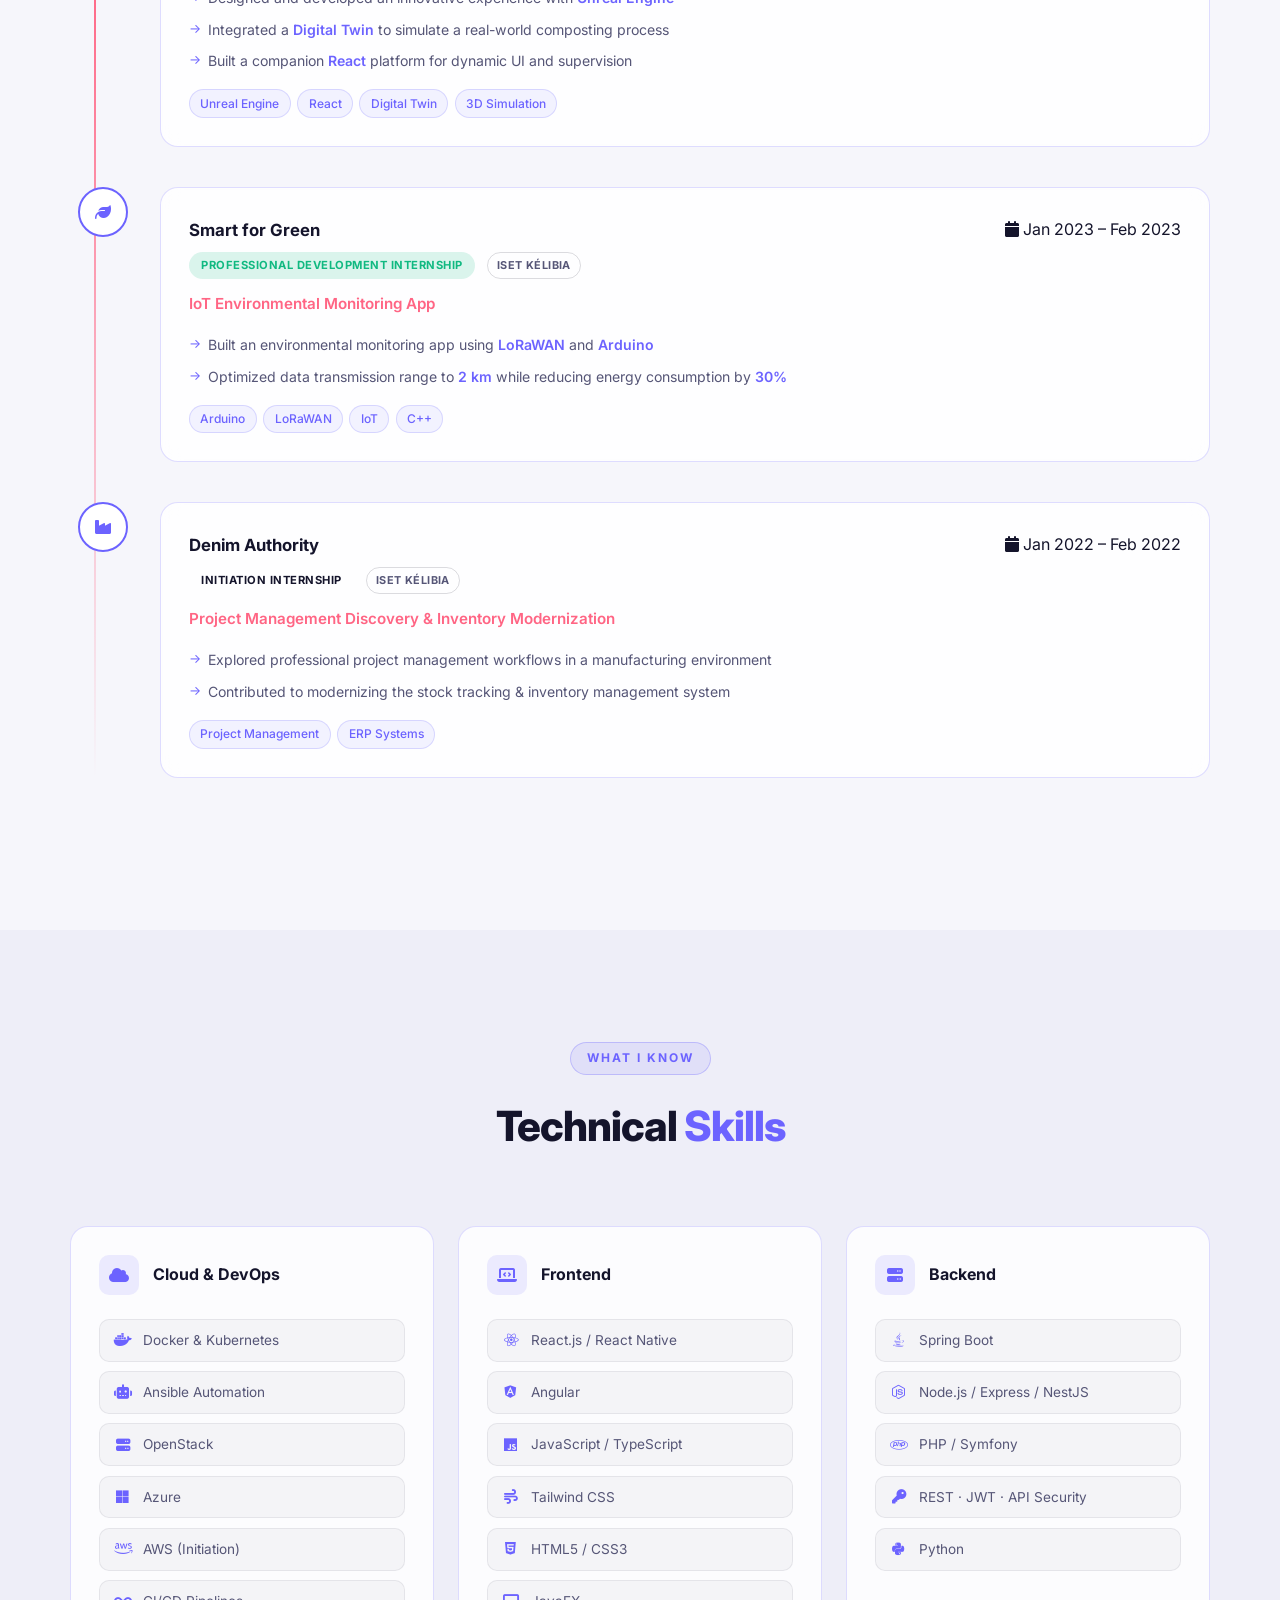
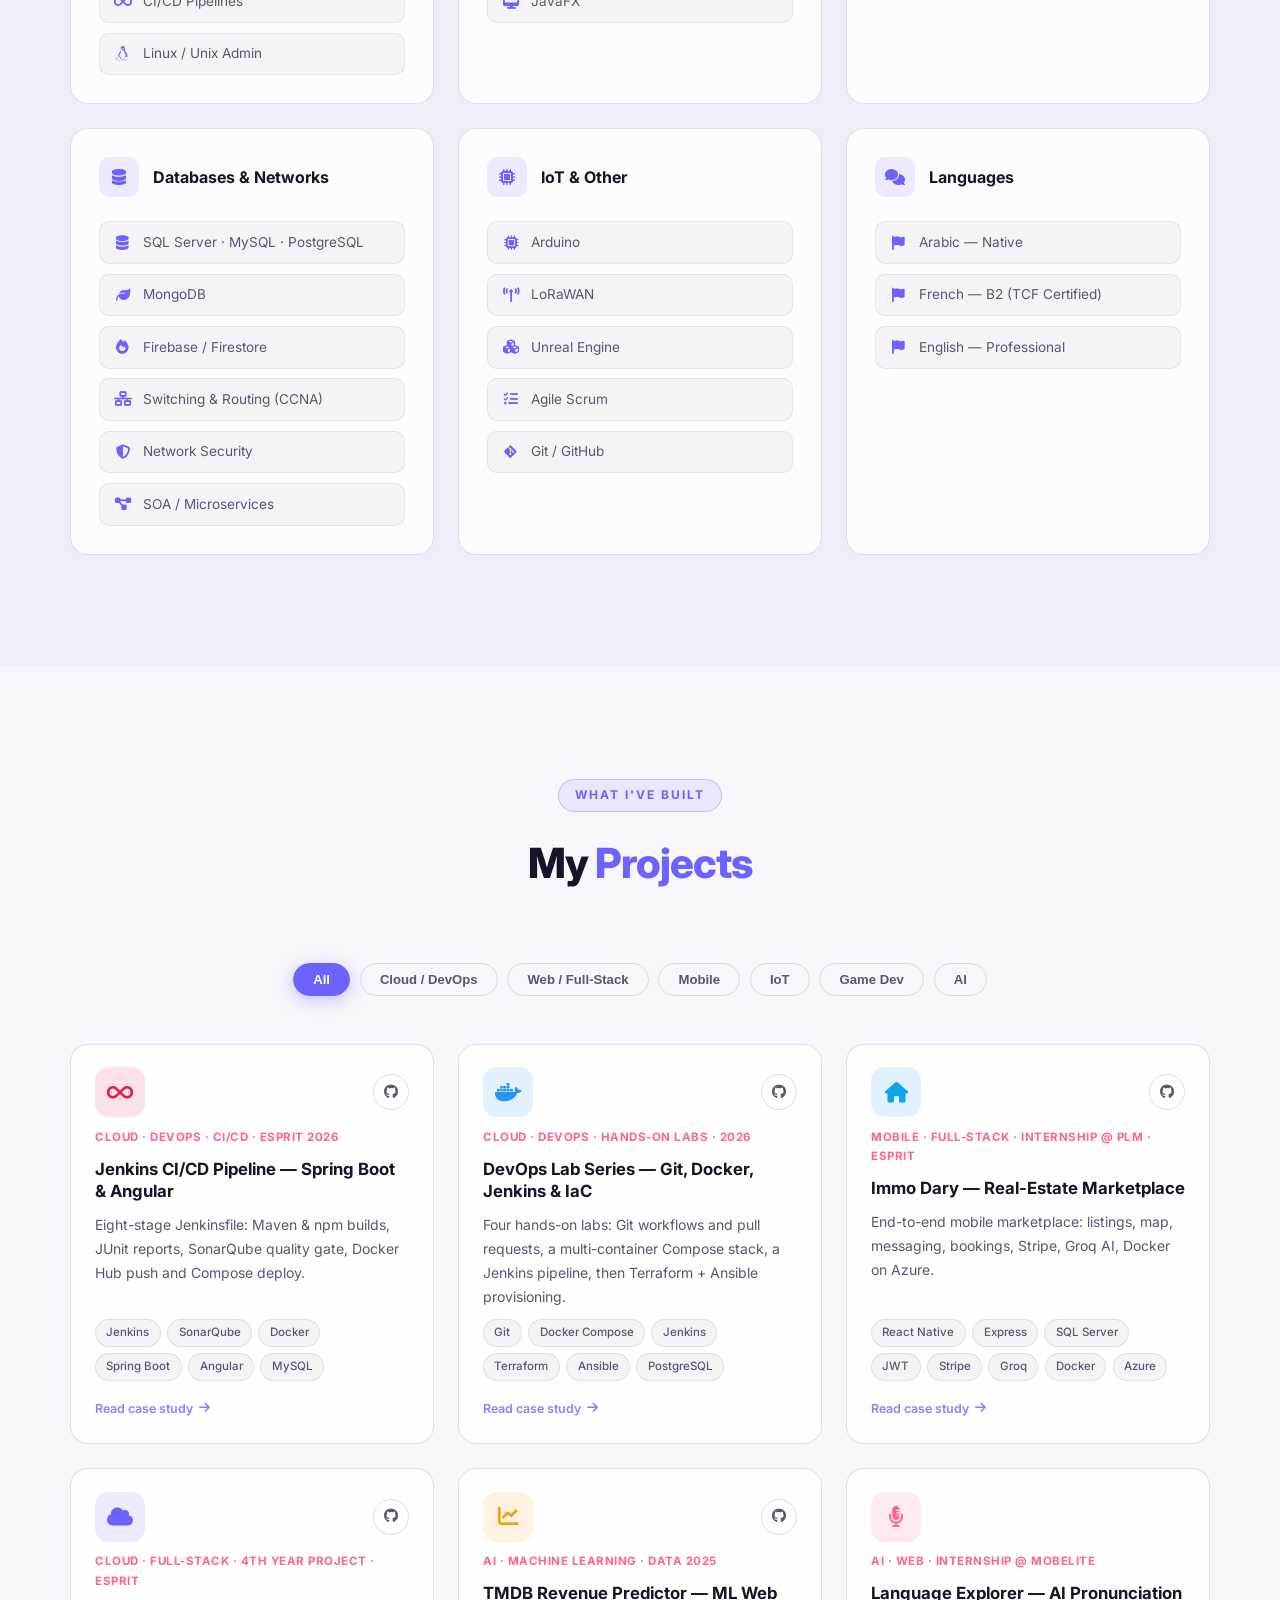
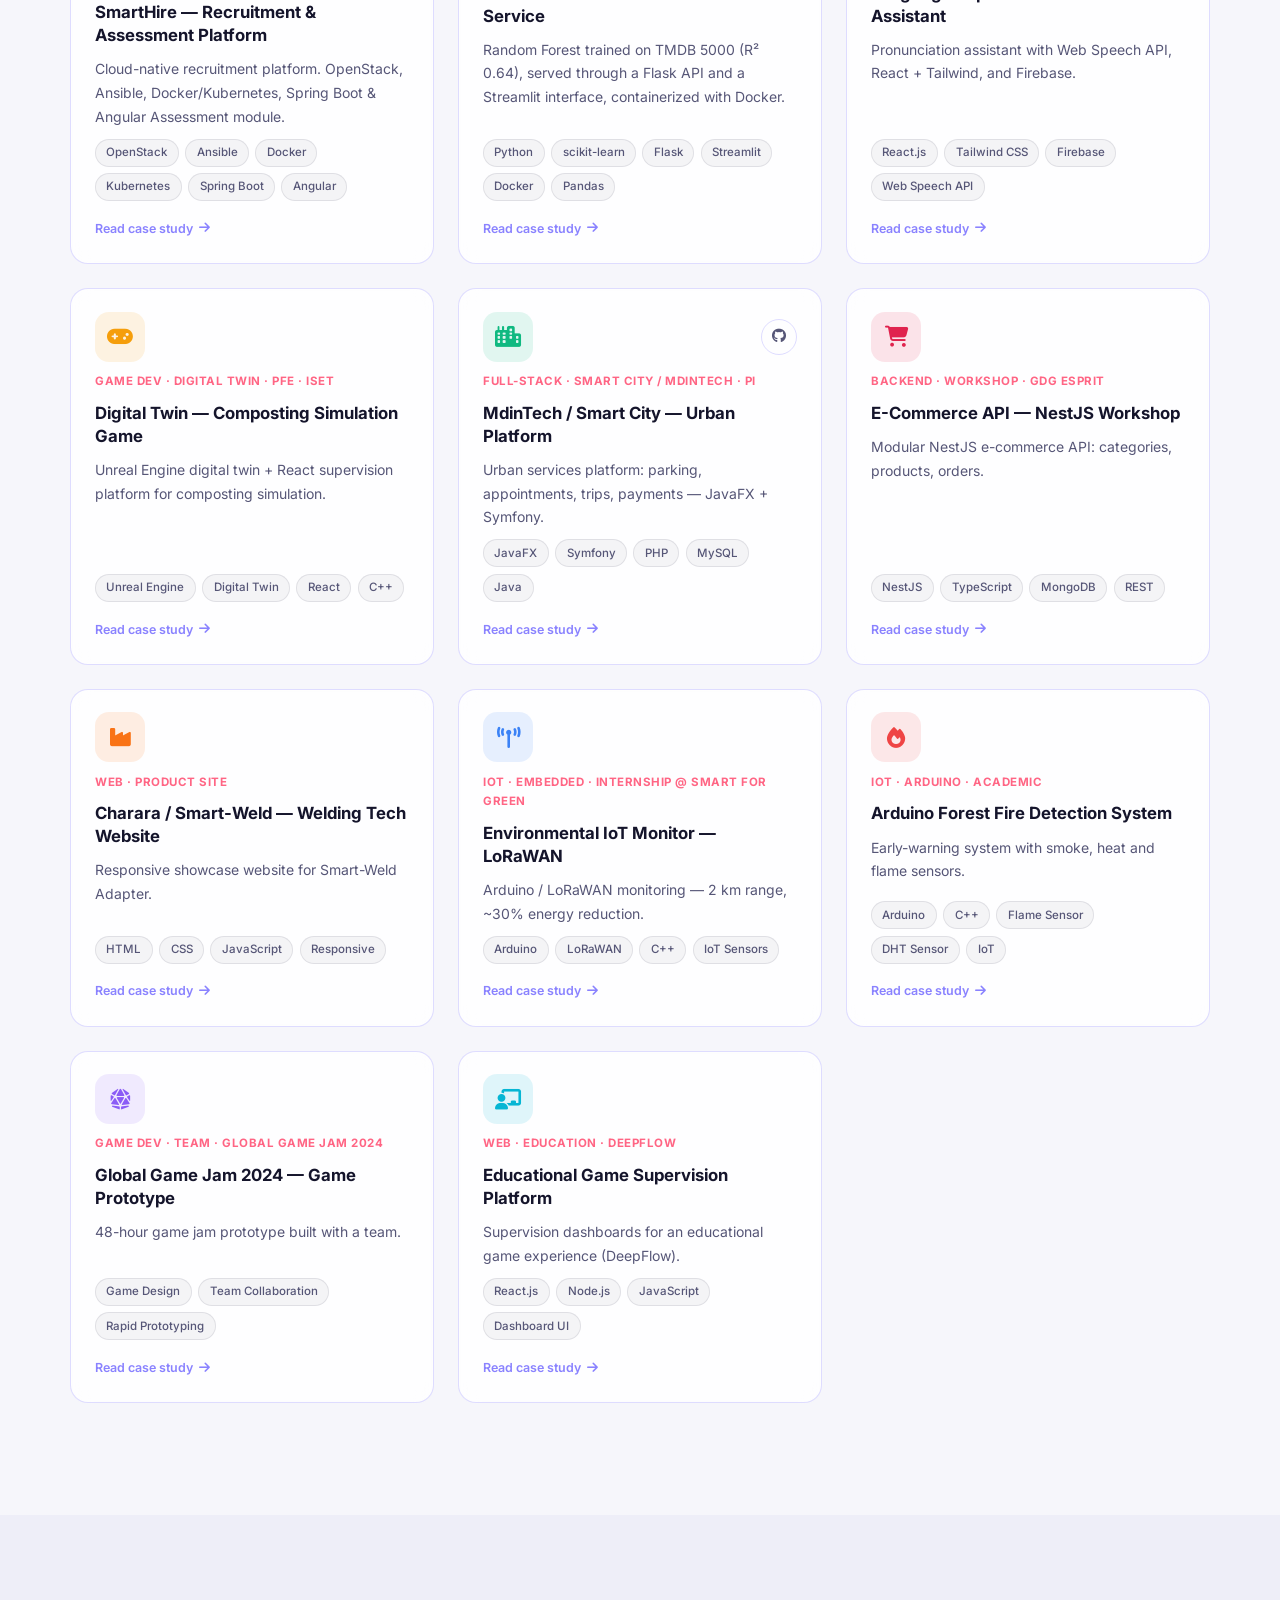
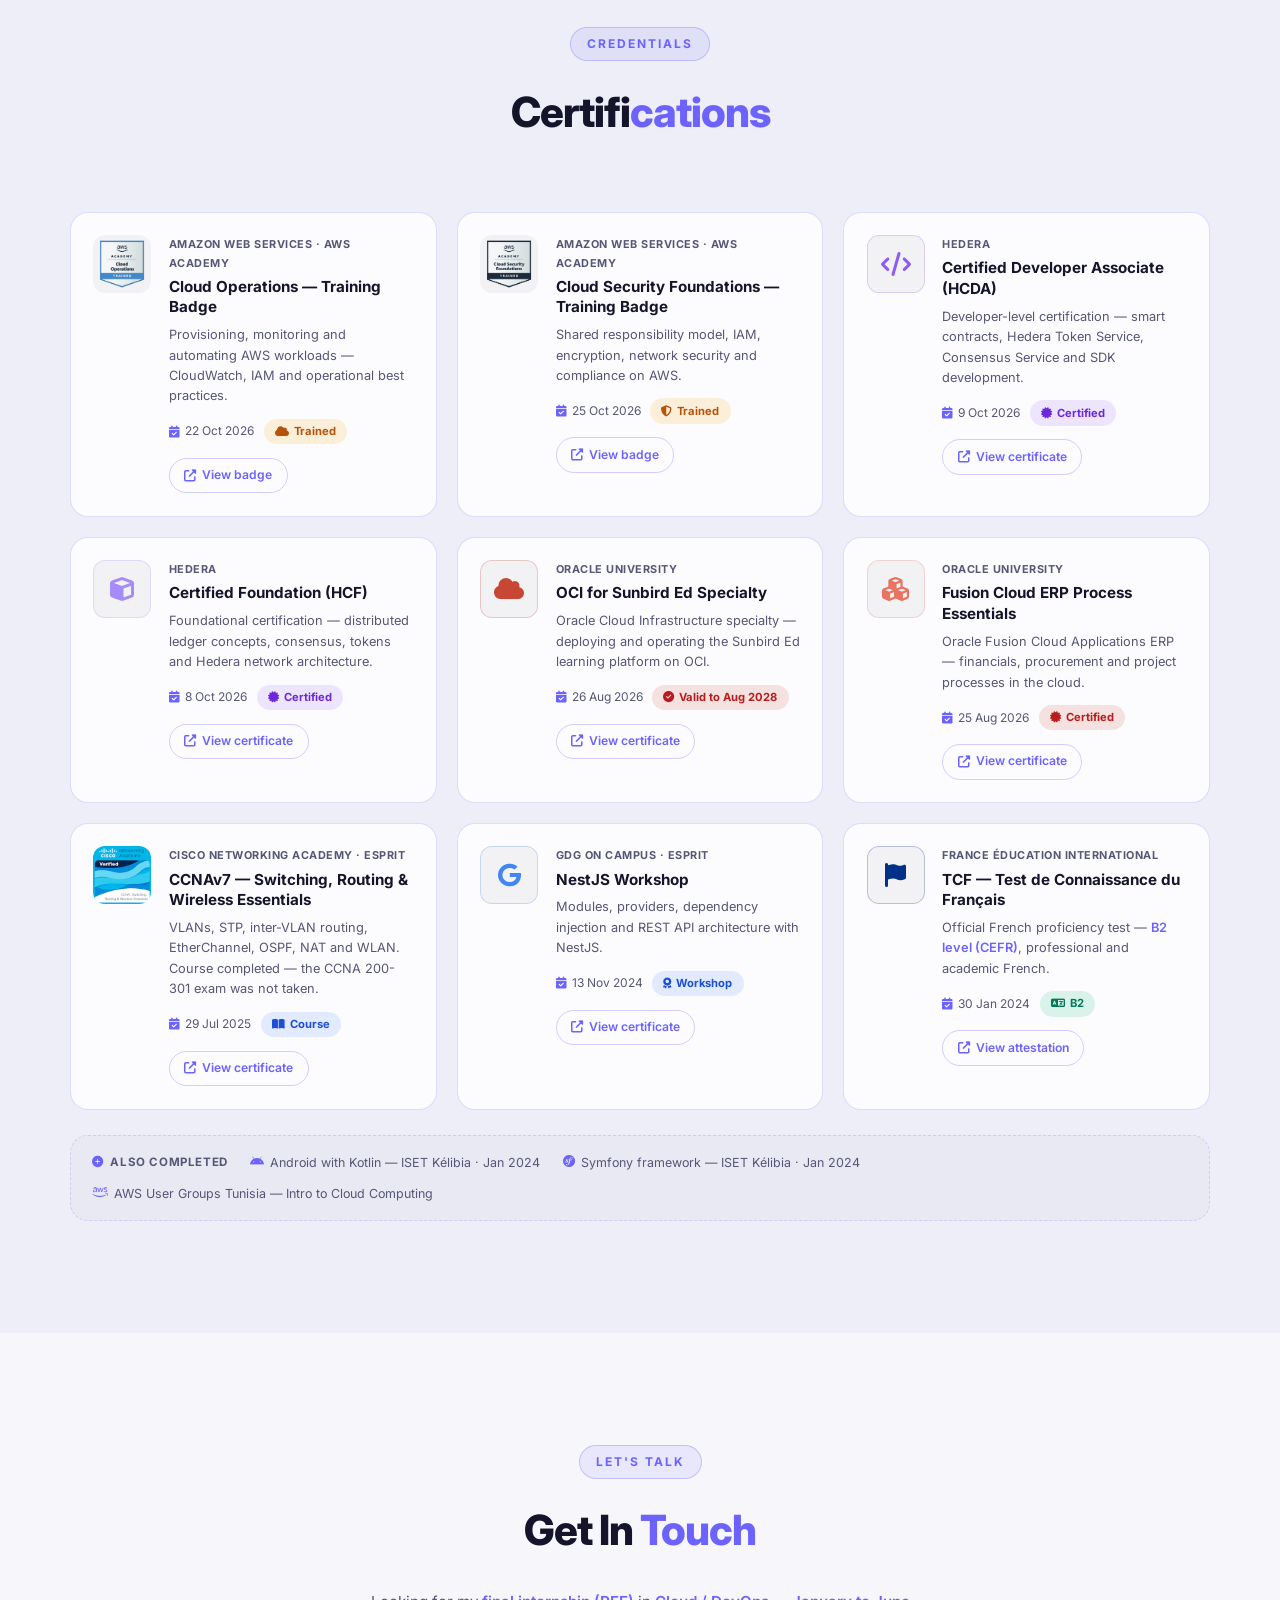
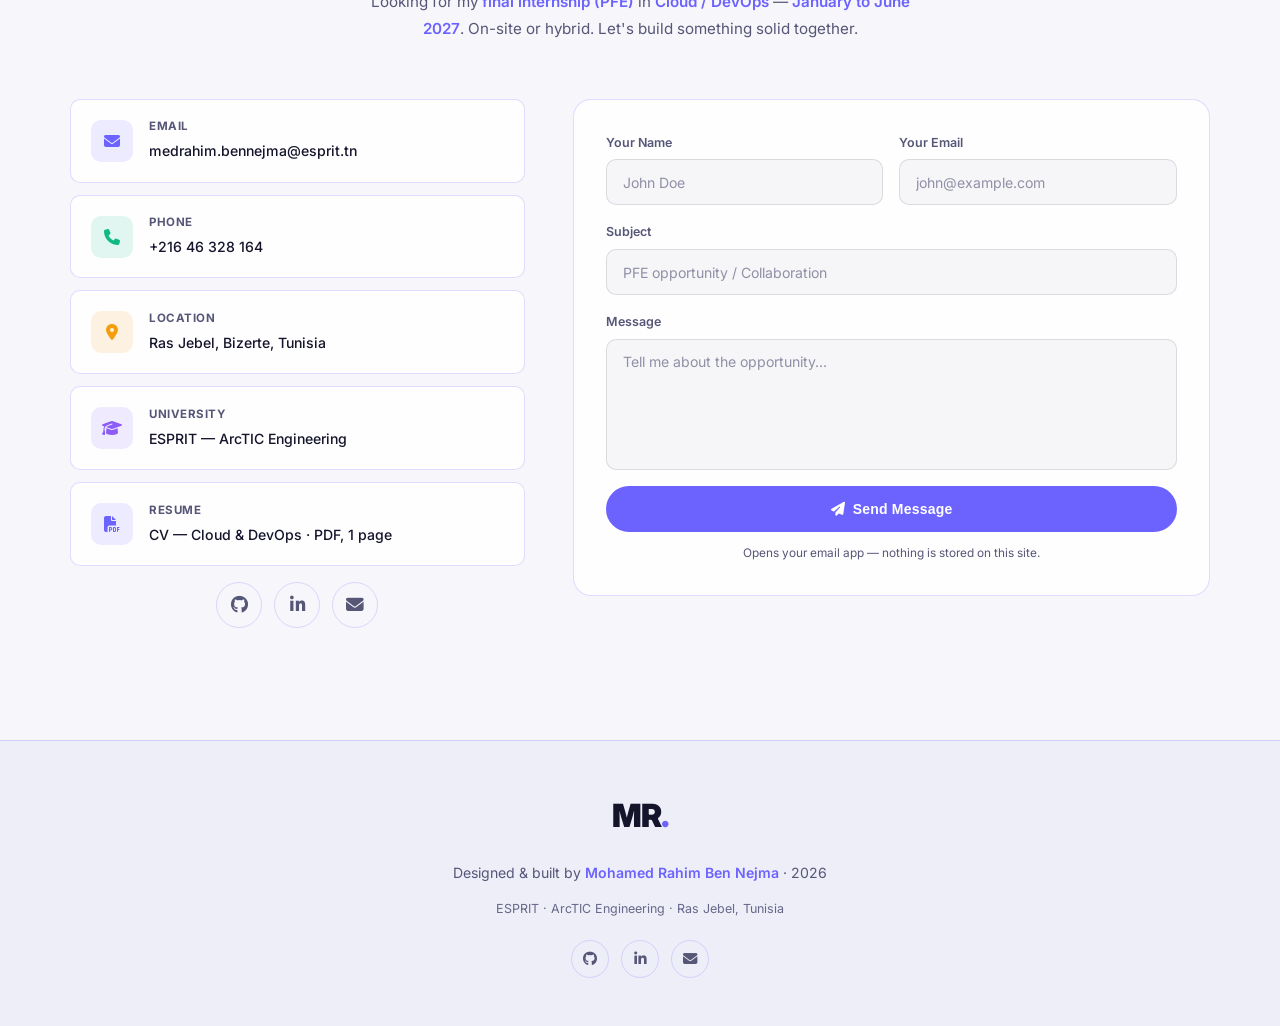
==== commit 72bacb5c: "Stop naming a target country in the PFE wording The profile now states only that a six-month final i" ====
--- a/index.html
+++ b/index.html
@@ -161,7 +161,7 @@
           <p>
             Active in the community: <strong>DeepFlow AI Club</strong>, <strong>Global Game Jam 2024</strong>, and
             GDG ESPRIT (NestJS). Today I'm looking for my <strong>final internship (PFE)</strong> in Cloud / DevOps —
-            <strong>January to June 2027</strong>, France first, then Tunisia.
+            <strong>January to June 2027</strong>.
           </p>
           <div class="about-highlights">
             <div class="highlight-item">
@@ -174,7 +174,7 @@
             </div>
             <div class="highlight-item">
               <i class="fas fa-briefcase"></i>
-              <span>PFE Cloud / DevOps · Jan – Jun 2027 · France or Tunisia</span>
+              <span>PFE Cloud / DevOps · Jan – Jun 2027</span>
             </div>
             <div class="highlight-item">
               <i class="fas fa-certificate"></i>
@@ -947,7 +947,7 @@
       </div>
       <p class="contact-subtitle">
         Looking for my <strong>final internship (PFE)</strong> in <strong>Cloud / DevOps</strong> —
-        <strong>January to June 2027</strong>, France first, then Tunisia. On-site or hybrid.
+        <strong>January to June 2027</strong>. On-site or hybrid.
         Let's build something solid together.
       </p>
       <div class="contact-grid">
@@ -1113,7 +1113,7 @@
   }
   </script>
 
-  <script src="i18n-fr.js?v=7"></script>
+  <script src="i18n-fr.js?v=8"></script>
   <script src="i18n.js?v=7"></script>
   <script src="projects-data.js?v=7"></script>
   <script src="projects-fr.js?v=7"></script>
